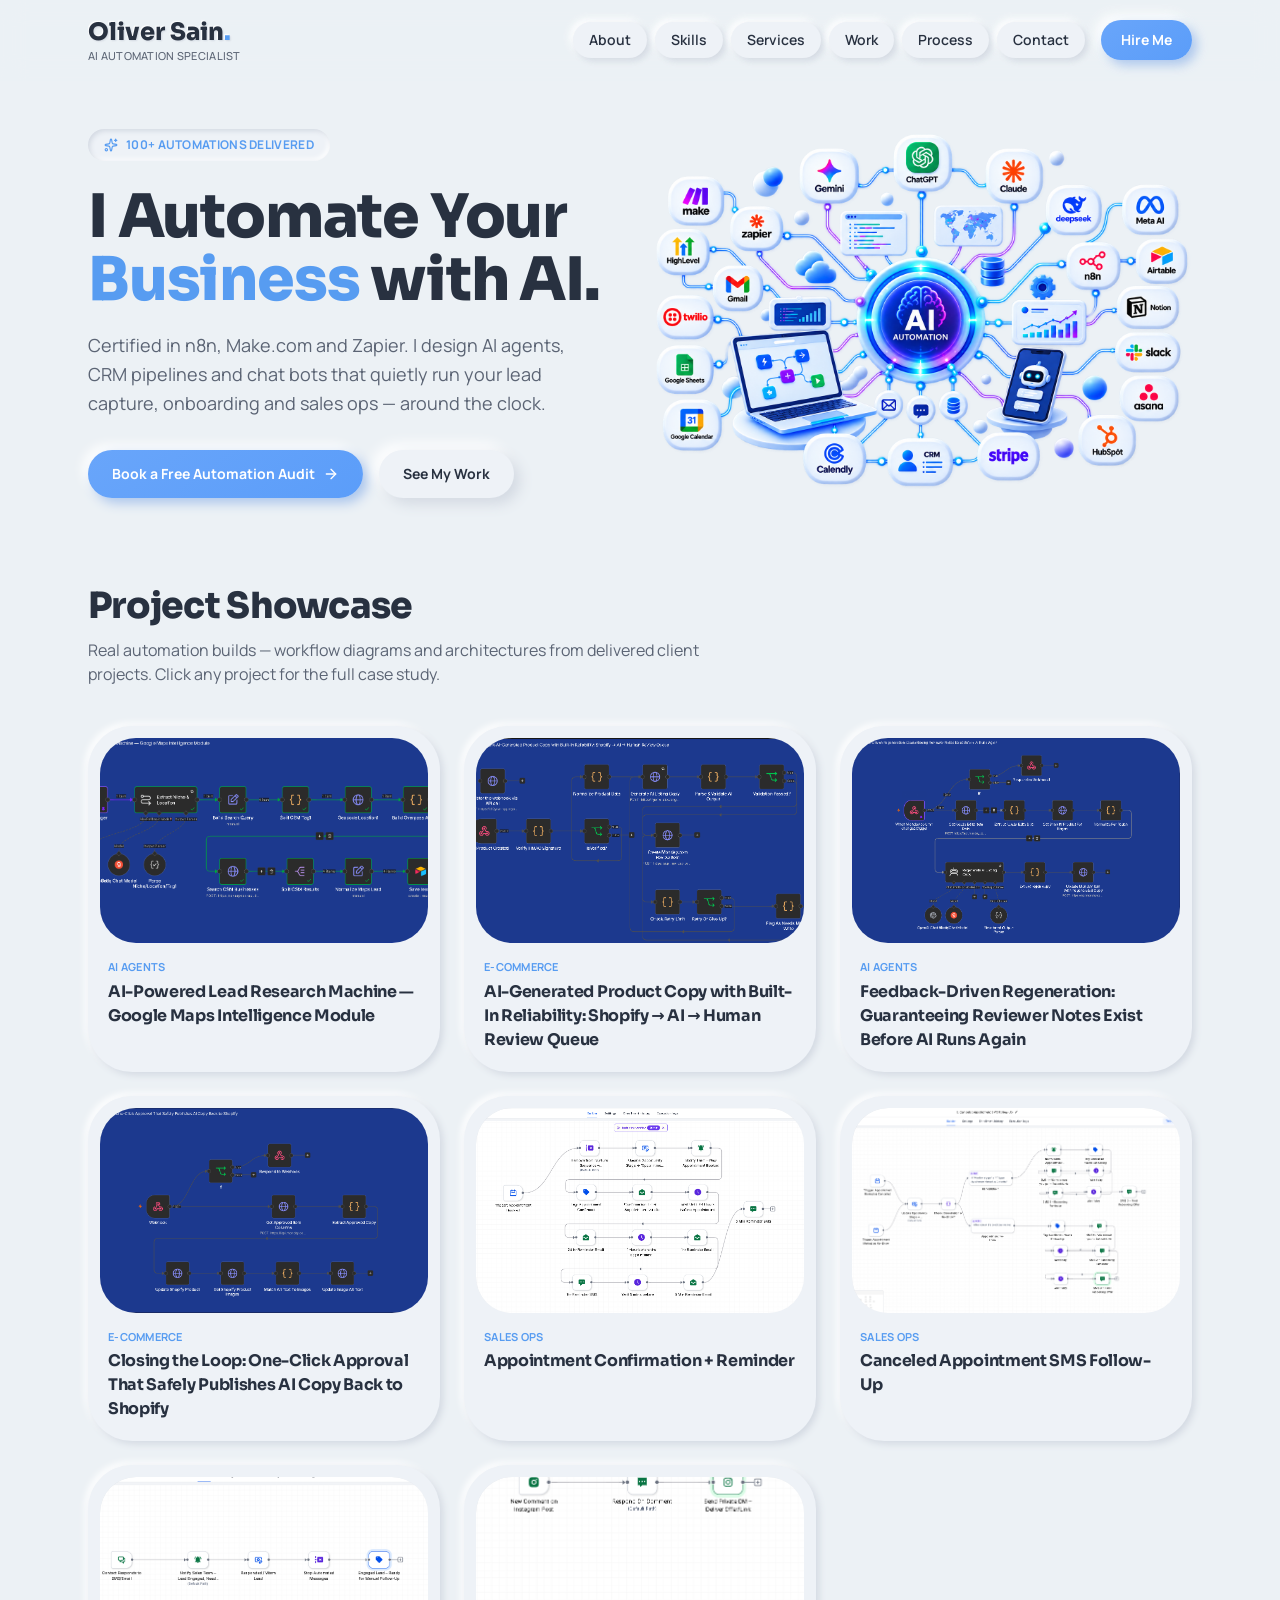
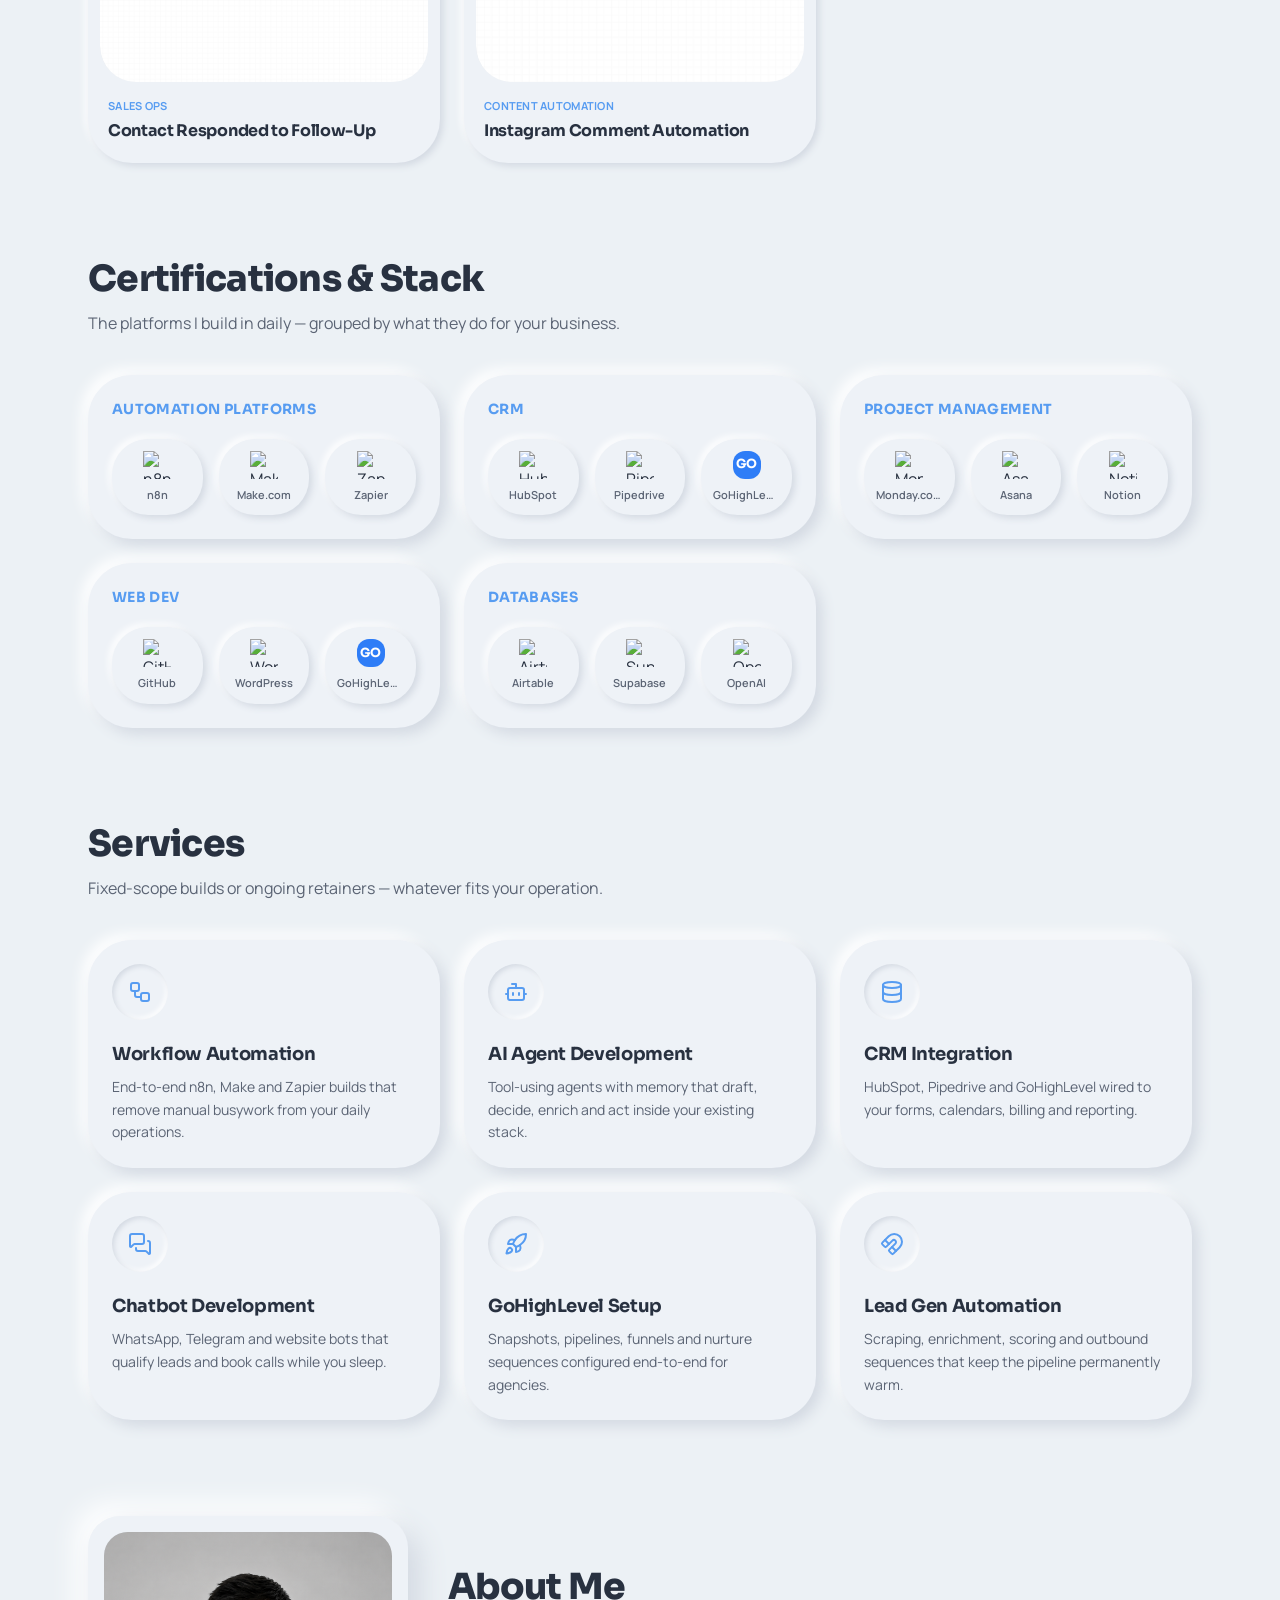
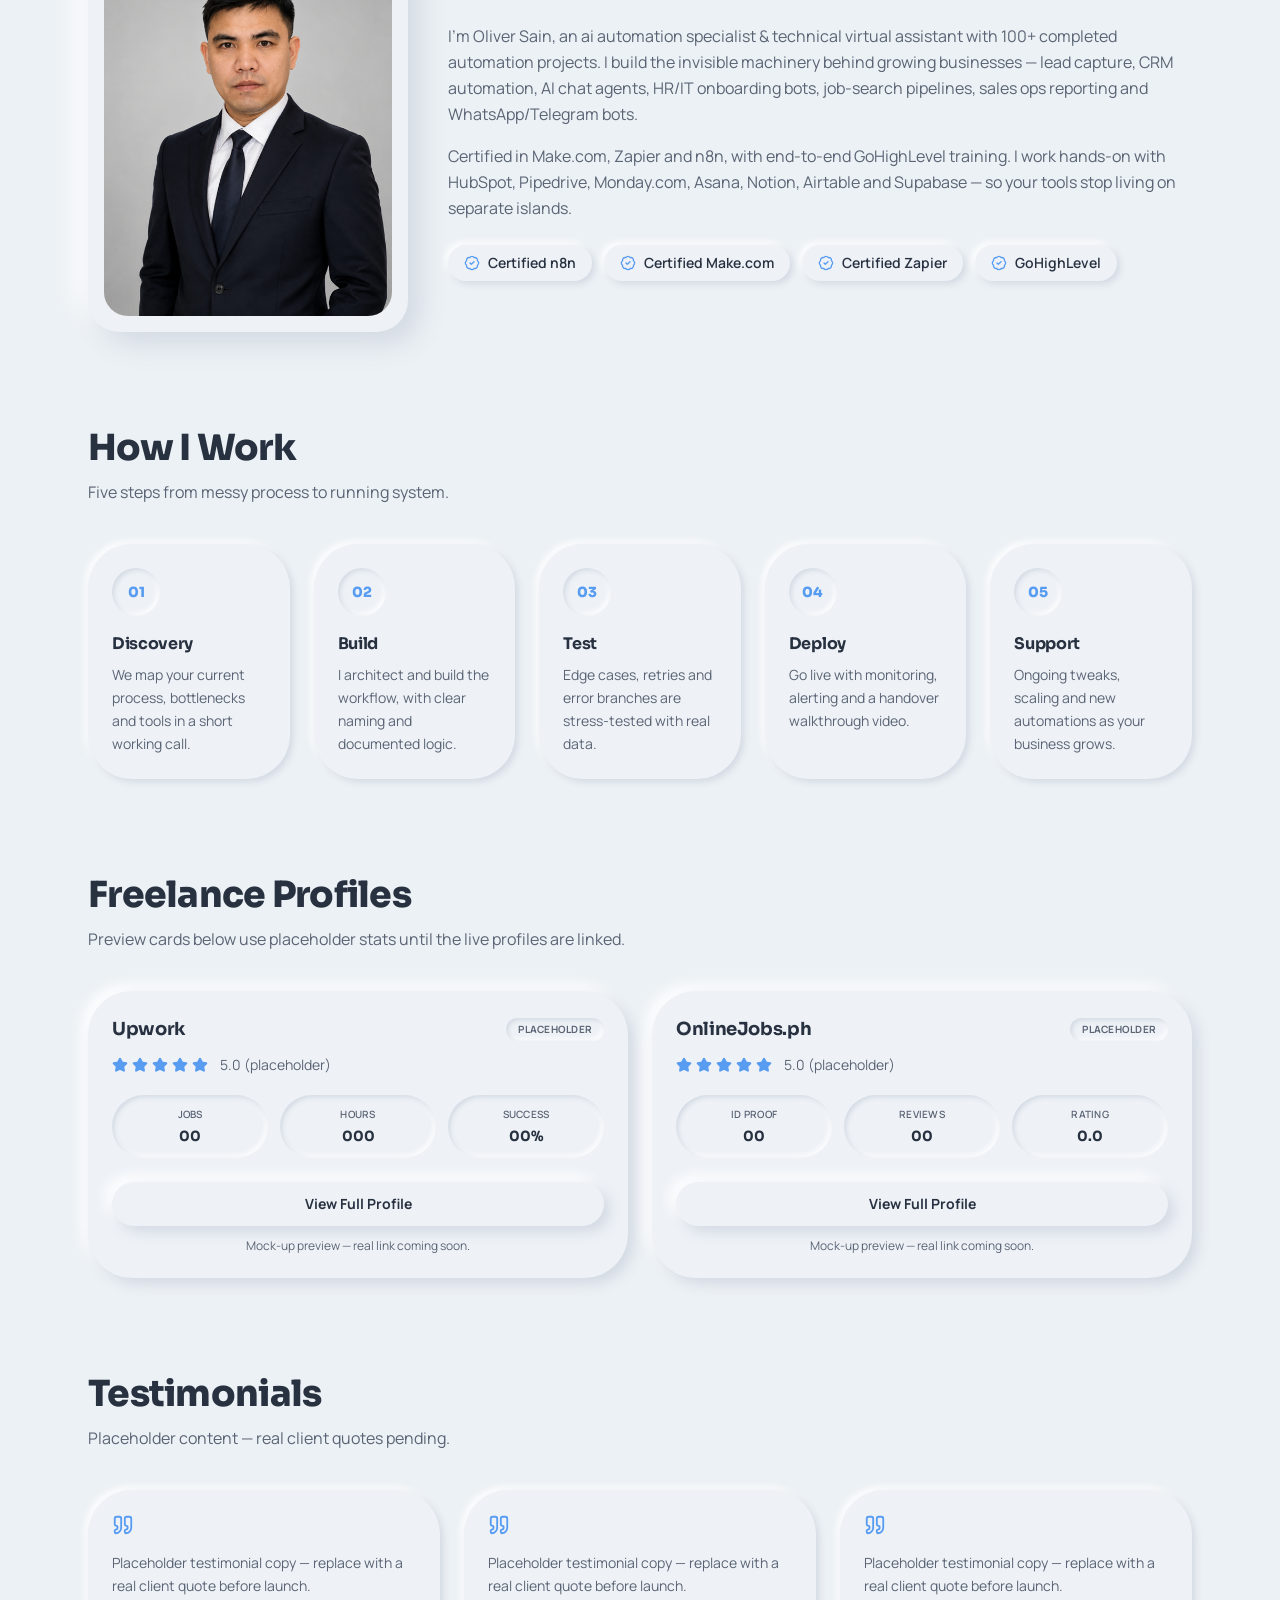
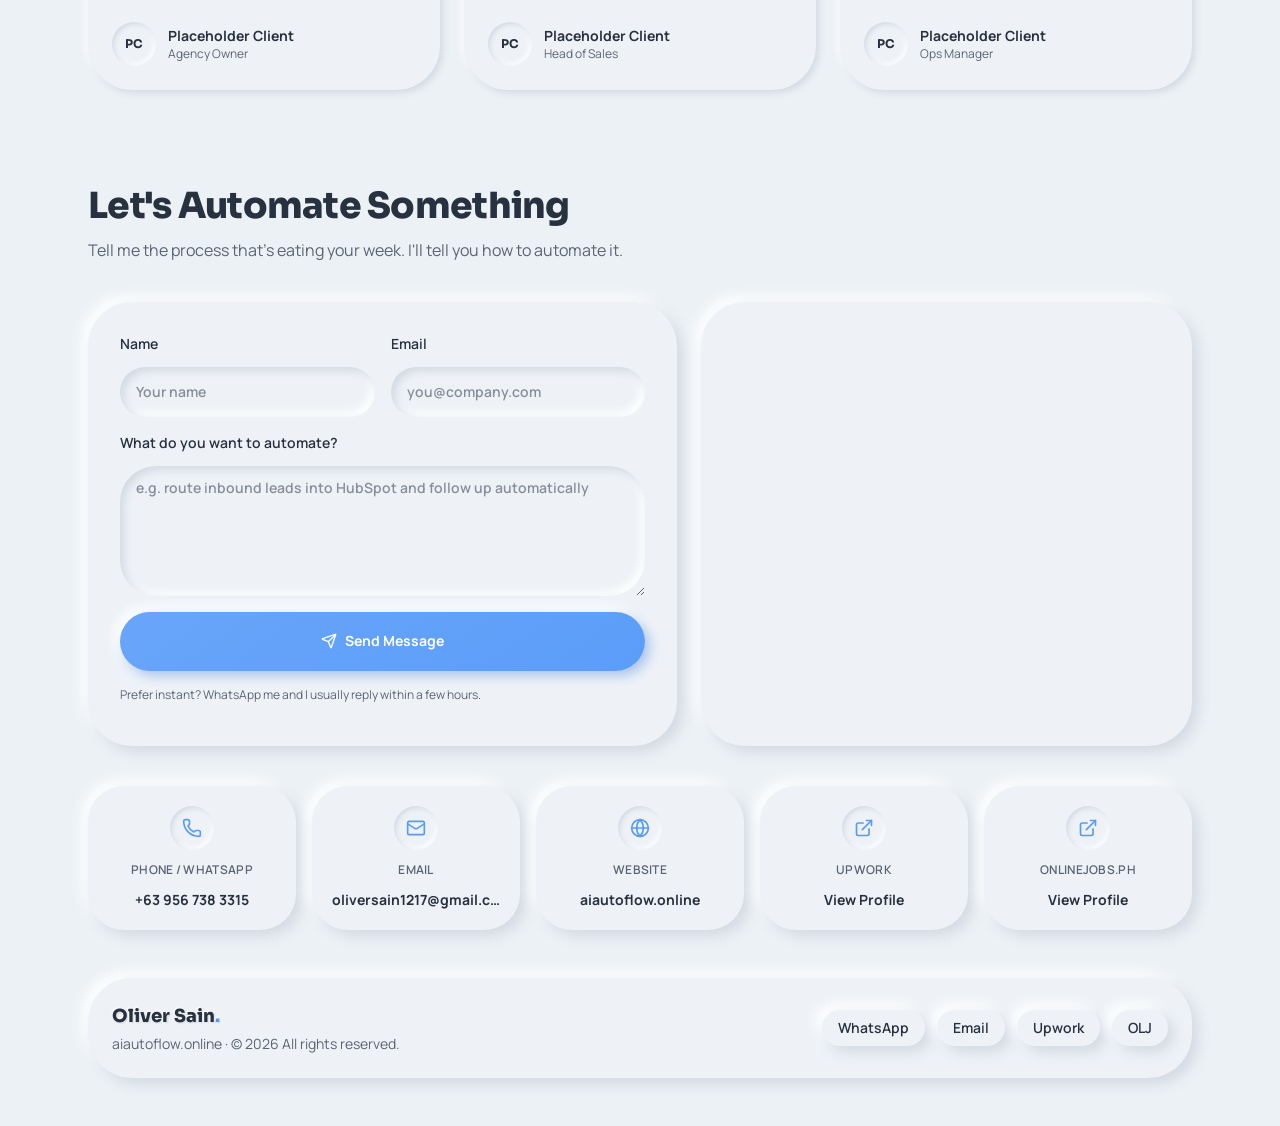
==== index.html @ 57ca1a4d "Add files via upload" ====
<!DOCTYPE html><html lang="en"><head><meta charSet="utf-8"/><meta name="viewport" content="width=device-width, initial-scale=1"/><link rel="preload" as="image" href="images/ai-hero-network.png" fetchPriority="high"/><link rel="stylesheet" href="styles.css"/><link rel="stylesheet" href="https://fonts.googleapis.com/css2?family=Sora:wght@600;700;800&amp;family=Manrope:wght@400;500;600;700&amp;display=swap" data-precedence="default"/><title>Oliver Sain — AI Automation Specialist &amp; Workflow Expert</title><meta name="author" content="Lovable"/><meta name="twitter:site" content="@Lovable"/><meta name="description" content="AI automation specialist certified in n8n, Make.com and Zapier. 100+ projects across CRM automation, AI agents, chatbots and lead generation."/><meta property="og:title" content="Oliver Sain — AI Automation Specialist &amp; Workflow Expert"/><meta property="og:description" content="AI automation specialist certified in n8n, Make.com and Zapier. 100+ projects across CRM automation, AI agents, chatbots and lead generation."/><meta property="og:type" content="website"/><meta name="twitter:card" content="summary_large_image"/><link rel="preconnect" href="https://fonts.googleapis.com"/><link rel="preconnect" href="https://fonts.gstatic.com" crossorigin="anonymous"/><link rel="icon" href="favicon.ico" type="image/x-icon"/></head><body><!--$--><div class="min-h-screen bg-background"><header class="sticky top-0 z-50 bg-background/85 backdrop-blur-md"><div class="mx-auto grid max-w-6xl grid-cols-[minmax(0,1fr)_auto] items-center gap-4 px-4 py-4 sm:px-6"><a href="#top" class="min-w-0"><span class="nm-emboss block truncate font-display text-xl font-extrabold sm:text-2xl">Oliver Sain<span class="text-primary">.</span></span><span class="hidden text-[11px] font-medium tracking-wide text-ink-soft sm:block">AI AUTOMATION SPECIALIST</span></a><nav aria-label="Main" class="hidden items-center gap-2 lg:flex"><a href="#about" class="rounded-full px-4 py-2 text-sm font-semibold transition-all duration-200 nm-raised-sm text-ink hover:-translate-y-0.5">About</a><a href="#skills" class="rounded-full px-4 py-2 text-sm font-semibold transition-all duration-200 nm-raised-sm text-ink hover:-translate-y-0.5">Skills</a><a href="#services" class="rounded-full px-4 py-2 text-sm font-semibold transition-all duration-200 nm-raised-sm text-ink hover:-translate-y-0.5">Services</a><a href="#work" class="rounded-full px-4 py-2 text-sm font-semibold transition-all duration-200 nm-raised-sm text-ink hover:-translate-y-0.5">Work</a><a href="#process" class="rounded-full px-4 py-2 text-sm font-semibold transition-all duration-200 nm-raised-sm text-ink hover:-translate-y-0.5">Process</a><a href="#contact" class="rounded-full px-4 py-2 text-sm font-semibold transition-all duration-200 nm-raised-sm text-ink hover:-translate-y-0.5">Contact</a><a href="#contact" class="nm-accent ml-2 rounded-full px-5 py-2.5 text-sm font-bold">Hire Me</a></nav><button type="button" aria-label="Open menu" aria-expanded="false" class="nm-press grid size-11 shrink-0 place-items-center rounded-2xl lg:hidden"><svg xmlns="http://www.w3.org/2000/svg" width="20" height="20" viewBox="0 0 24 24" fill="none" stroke="currentColor" stroke-width="2" stroke-linecap="round" stroke-linejoin="round" class="lucide lucide-menu" aria-hidden="true"><path d="M4 5h16"></path><path d="M4 12h16"></path><path d="M4 19h16"></path></svg></button></div></header><main><section id="top" class="mx-auto max-w-6xl px-4 pt-8 pb-10 sm:px-6 sm:pt-12"><div class="grid items-center gap-12 lg:grid-cols-[1fr_1.05fr]"><div style="transition-delay:0ms" class="reveal  min-w-0"><span class="nm-inset-sm inline-flex items-center gap-2 rounded-full px-4 py-2 text-xs font-bold tracking-wide text-primary"><svg xmlns="http://www.w3.org/2000/svg" width="14" height="14" viewBox="0 0 24 24" fill="none" stroke="currentColor" stroke-width="2" stroke-linecap="round" stroke-linejoin="round" class="lucide lucide-sparkles" aria-hidden="true"><path d="M11.017 2.814a1 1 0 0 1 1.966 0l1.051 5.558a2 2 0 0 0 1.594 1.594l5.558 1.051a1 1 0 0 1 0 1.966l-5.558 1.051a2 2 0 0 0-1.594 1.594l-1.051 5.558a1 1 0 0 1-1.966 0l-1.051-5.558a2 2 0 0 0-1.594-1.594l-5.558-1.051a1 1 0 0 1 0-1.966l5.558-1.051a2 2 0 0 0 1.594-1.594z"></path><path d="M20 2v4"></path><path d="M22 4h-4"></path><circle cx="4" cy="20" r="2"></circle></svg> 100+ AUTOMATIONS DELIVERED</span><h1 class="mt-6 font-display text-4xl leading-[1.05] font-extrabold sm:text-5xl xl:text-6xl">I Automate Your <span class="text-primary">Business</span> with AI.</h1><p class="mt-5 max-w-xl text-base leading-relaxed text-ink-soft sm:text-lg">Certified in n8n, Make.com and Zapier. I design AI agents, CRM pipelines and chat bots that quietly run your lead capture, onboarding and sales ops — around the clock.</p><div class="mt-8 flex flex-wrap gap-4"><a href="https://calendly.com/zedsibal/oliver-calendar" target="_blank" rel="noopener noreferrer" class="nm-accent inline-flex items-center gap-2 rounded-2xl px-6 py-3.5 text-sm font-bold">Book a Free Automation Audit <svg xmlns="http://www.w3.org/2000/svg" width="16" height="16" viewBox="0 0 24 24" fill="none" stroke="currentColor" stroke-width="2" stroke-linecap="round" stroke-linejoin="round" class="lucide lucide-arrow-right" aria-hidden="true"><path d="M5 12h14"></path><path d="m12 5 7 7-7 7"></path></svg></a><a href="#work" class="nm-press inline-flex items-center rounded-2xl px-6 py-3.5 text-sm font-bold">See My Work</a></div></div><div style="transition-delay:120ms" class="reveal  min-w-0"><img src="images/ai-hero-network.png" alt="Glowing AI Automation brain hub connected via neon circuit lines to Make, Zapier, n8n, ChatGPT, Claude, Gemini, HubSpot, Calendly, Slack, Stripe and other automation tools" width="1536" height="1024" fetchPriority="high" class="h-auto w-full rounded-3xl"/></div></div></section><section id="work" class="mx-auto max-w-6xl px-4 py-12 sm:px-6"><div style="transition-delay:0ms" class="reveal  "><h2 class="font-display text-3xl font-extrabold sm:text-4xl">Project Showcase</h2><p class="mt-3 max-w-2xl text-ink-soft">Real automation builds — workflow diagrams and architectures from delivered client projects. Click any project for the full case study.</p></div><div id="project-grid" class="mt-10 grid grid-cols-1 gap-6 sm:grid-cols-2 lg:grid-cols-3"></div></section><div id="project-modal" class="project-modal-overlay" aria-hidden="true"><div class="project-modal-panel" role="dialog" aria-modal="true" aria-labelledby="modal-title"><button type="button" class="project-modal-close" data-modal-close aria-label="Close"><svg xmlns="http://www.w3.org/2000/svg" width="18" height="18" viewBox="0 0 24 24" fill="none" stroke="currentColor" stroke-width="2" stroke-linecap="round" stroke-linejoin="round"><path d="M18 6 6 18"></path><path d="m6 6 12 12"></path></svg></button><div class="project-modal-image"><img id="modal-image" src="" alt=""/></div><span id="modal-category" class="project-modal-category"></span><h3 id="modal-title" class="project-modal-title"></h3><div id="modal-description" class="project-modal-body"></div></div></div><section id="skills" class="mx-auto max-w-6xl px-4 py-12 sm:px-6"><div style="transition-delay:0ms" class="reveal  "><h2 class="font-display text-3xl font-extrabold sm:text-4xl">Certifications &amp; Stack</h2><p class="mt-3 max-w-2xl text-ink-soft">The platforms I build in daily — grouped by what they do for your business.</p></div><div class="mt-10 grid gap-6 sm:grid-cols-2 lg:grid-cols-3"><div style="transition-delay:0ms" class="reveal  "><div class="nm-raised h-full rounded-3xl p-6"><h3 class="font-display text-sm font-bold tracking-wide text-primary uppercase">Automation Platforms</h3><ul class="mt-5 grid grid-cols-3 gap-4"><li class="nm-lift grid place-items-center gap-2 rounded-2xl p-3"><img src="https://cdn.simpleicons.org/n8n/EA4B71" alt="n8n logo" width="28" height="28" loading="lazy" decoding="async" class="shrink-0 object-contain" style="width:28px;height:28px"/><span class="w-full truncate text-center text-[11px] font-semibold text-ink-soft">n8n</span></li><li class="nm-lift grid place-items-center gap-2 rounded-2xl p-3"><img src="https://cdn.simpleicons.org/make/6D00CC" alt="Make.com logo" width="28" height="28" loading="lazy" decoding="async" class="shrink-0 object-contain" style="width:28px;height:28px"/><span class="w-full truncate text-center text-[11px] font-semibold text-ink-soft">Make.com</span></li><li class="nm-lift grid place-items-center gap-2 rounded-2xl p-3"><img src="https://cdn.simpleicons.org/zapier/FF4F00" alt="Zapier logo" width="28" height="28" loading="lazy" decoding="async" class="shrink-0 object-contain" style="width:28px;height:28px"/><span class="w-full truncate text-center text-[11px] font-semibold text-ink-soft">Zapier</span></li></ul></div></div><div style="transition-delay:60ms" class="reveal  "><div class="nm-raised h-full rounded-3xl p-6"><h3 class="font-display text-sm font-bold tracking-wide text-primary uppercase">CRM</h3><ul class="mt-5 grid grid-cols-3 gap-4"><li class="nm-lift grid place-items-center gap-2 rounded-2xl p-3"><img src="https://cdn.simpleicons.org/hubspot/FF7A59" alt="HubSpot logo" width="28" height="28" loading="lazy" decoding="async" class="shrink-0 object-contain" style="width:28px;height:28px"/><span class="w-full truncate text-center text-[11px] font-semibold text-ink-soft">HubSpot</span></li><li class="nm-lift grid place-items-center gap-2 rounded-2xl p-3"><img src="https://cdn.simpleicons.org/pipedrive/017737" alt="Pipedrive logo" width="28" height="28" loading="lazy" decoding="async" class="shrink-0 object-contain" style="width:28px;height:28px"/><span class="w-full truncate text-center text-[11px] font-semibold text-ink-soft">Pipedrive</span></li><li class="nm-lift grid place-items-center gap-2 rounded-2xl p-3"><span aria-hidden="true" class="grid shrink-0 place-items-center rounded-md font-display font-bold text-primary-foreground" style="width:28px;height:28px;font-size:12.6px;background:#2E7DF7">GO</span><span class="w-full truncate text-center text-[11px] font-semibold text-ink-soft">GoHighLevel</span></li></ul></div></div><div style="transition-delay:120ms" class="reveal  "><div class="nm-raised h-full rounded-3xl p-6"><h3 class="font-display text-sm font-bold tracking-wide text-primary uppercase">Project Management</h3><ul class="mt-5 grid grid-cols-3 gap-4"><li class="nm-lift grid place-items-center gap-2 rounded-2xl p-3"><img src="https://cdn.simpleicons.org/mondaydotcom/FF3D57" alt="Monday.com logo" width="28" height="28" loading="lazy" decoding="async" class="shrink-0 object-contain" style="width:28px;height:28px"/><span class="w-full truncate text-center text-[11px] font-semibold text-ink-soft">Monday.com</span></li><li class="nm-lift grid place-items-center gap-2 rounded-2xl p-3"><img src="https://cdn.simpleicons.org/asana/F06A6A" alt="Asana logo" width="28" height="28" loading="lazy" decoding="async" class="shrink-0 object-contain" style="width:28px;height:28px"/><span class="w-full truncate text-center text-[11px] font-semibold text-ink-soft">Asana</span></li><li class="nm-lift grid place-items-center gap-2 rounded-2xl p-3"><img src="https://cdn.simpleicons.org/notion/111111" alt="Notion logo" width="28" height="28" loading="lazy" decoding="async" class="shrink-0 object-contain" style="width:28px;height:28px"/><span class="w-full truncate text-center text-[11px] font-semibold text-ink-soft">Notion</span></li></ul></div></div><div style="transition-delay:180ms" class="reveal  "><div class="nm-raised h-full rounded-3xl p-6"><h3 class="font-display text-sm font-bold tracking-wide text-primary uppercase">Web Dev</h3><ul class="mt-5 grid grid-cols-3 gap-4"><li class="nm-lift grid place-items-center gap-2 rounded-2xl p-3"><img src="https://cdn.simpleicons.org/github/181717" alt="GitHub logo" width="28" height="28" loading="lazy" decoding="async" class="shrink-0 object-contain" style="width:28px;height:28px"/><span class="w-full truncate text-center text-[11px] font-semibold text-ink-soft">GitHub</span></li><li class="nm-lift grid place-items-center gap-2 rounded-2xl p-3"><img src="https://cdn.simpleicons.org/wordpress/21759B" alt="WordPress logo" width="28" height="28" loading="lazy" decoding="async" class="shrink-0 object-contain" style="width:28px;height:28px"/><span class="w-full truncate text-center text-[11px] font-semibold text-ink-soft">WordPress</span></li><li class="nm-lift grid place-items-center gap-2 rounded-2xl p-3"><span aria-hidden="true" class="grid shrink-0 place-items-center rounded-md font-display font-bold text-primary-foreground" style="width:28px;height:28px;font-size:12.6px;background:#2E7DF7">GO</span><span class="w-full truncate text-center text-[11px] font-semibold text-ink-soft">GoHighLevel</span></li></ul></div></div><div style="transition-delay:240ms" class="reveal  "><div class="nm-raised h-full rounded-3xl p-6"><h3 class="font-display text-sm font-bold tracking-wide text-primary uppercase">Databases</h3><ul class="mt-5 grid grid-cols-3 gap-4"><li class="nm-lift grid place-items-center gap-2 rounded-2xl p-3"><img src="https://cdn.simpleicons.org/airtable/18BFFF" alt="Airtable logo" width="28" height="28" loading="lazy" decoding="async" class="shrink-0 object-contain" style="width:28px;height:28px"/><span class="w-full truncate text-center text-[11px] font-semibold text-ink-soft">Airtable</span></li><li class="nm-lift grid place-items-center gap-2 rounded-2xl p-3"><img src="https://cdn.simpleicons.org/supabase/3FCF8E" alt="Supabase logo" width="28" height="28" loading="lazy" decoding="async" class="shrink-0 object-contain" style="width:28px;height:28px"/><span class="w-full truncate text-center text-[11px] font-semibold text-ink-soft">Supabase</span></li><li class="nm-lift grid place-items-center gap-2 rounded-2xl p-3"><img src="https://cdn.simpleicons.org/openai/412991" alt="OpenAI logo" width="28" height="28" loading="lazy" decoding="async" class="shrink-0 object-contain" style="width:28px;height:28px"/><span class="w-full truncate text-center text-[11px] font-semibold text-ink-soft">OpenAI</span></li></ul></div></div></div></section><section id="services" class="mx-auto max-w-6xl px-4 py-12 sm:px-6"><div style="transition-delay:0ms" class="reveal  "><h2 class="font-display text-3xl font-extrabold sm:text-4xl">Services</h2><p class="mt-3 max-w-2xl text-ink-soft">Fixed-scope builds or ongoing retainers — whatever fits your operation.</p></div><div class="mt-10 grid gap-6 sm:grid-cols-2 lg:grid-cols-3"><div style="transition-delay:0ms" class="reveal  "><div class="nm-press h-full rounded-3xl p-6"><span class="nm-inset-sm grid size-14 place-items-center rounded-2xl"><svg xmlns="http://www.w3.org/2000/svg" width="24" height="24" viewBox="0 0 24 24" fill="none" stroke="currentColor" stroke-width="2" stroke-linecap="round" stroke-linejoin="round" class="lucide lucide-workflow text-primary" aria-hidden="true"><rect width="8" height="8" x="3" y="3" rx="2"></rect><path d="M7 11v4a2 2 0 0 0 2 2h4"></path><rect width="8" height="8" x="13" y="13" rx="2"></rect></svg></span><h3 class="mt-5 font-display text-lg font-bold">Workflow Automation</h3><p class="mt-2 text-sm leading-relaxed text-ink-soft">End-to-end n8n, Make and Zapier builds that remove manual busywork from your daily operations.</p></div></div><div style="transition-delay:60ms" class="reveal  "><div class="nm-press h-full rounded-3xl p-6"><span class="nm-inset-sm grid size-14 place-items-center rounded-2xl"><svg xmlns="http://www.w3.org/2000/svg" width="24" height="24" viewBox="0 0 24 24" fill="none" stroke="currentColor" stroke-width="2" stroke-linecap="round" stroke-linejoin="round" class="lucide lucide-bot text-primary" aria-hidden="true"><path d="M12 8V4H8"></path><rect width="16" height="12" x="4" y="8" rx="2"></rect><path d="M2 14h2"></path><path d="M20 14h2"></path><path d="M15 13v2"></path><path d="M9 13v2"></path></svg></span><h3 class="mt-5 font-display text-lg font-bold">AI Agent Development</h3><p class="mt-2 text-sm leading-relaxed text-ink-soft">Tool-using agents with memory that draft, decide, enrich and act inside your existing stack.</p></div></div><div style="transition-delay:120ms" class="reveal  "><div class="nm-press h-full rounded-3xl p-6"><span class="nm-inset-sm grid size-14 place-items-center rounded-2xl"><svg xmlns="http://www.w3.org/2000/svg" width="24" height="24" viewBox="0 0 24 24" fill="none" stroke="currentColor" stroke-width="2" stroke-linecap="round" stroke-linejoin="round" class="lucide lucide-database text-primary" aria-hidden="true"><ellipse cx="12" cy="5" rx="9" ry="3"></ellipse><path d="M3 5V19A9 3 0 0 0 21 19V5"></path><path d="M3 12A9 3 0 0 0 21 12"></path></svg></span><h3 class="mt-5 font-display text-lg font-bold">CRM Integration</h3><p class="mt-2 text-sm leading-relaxed text-ink-soft">HubSpot, Pipedrive and GoHighLevel wired to your forms, calendars, billing and reporting.</p></div></div><div style="transition-delay:180ms" class="reveal  "><div class="nm-press h-full rounded-3xl p-6"><span class="nm-inset-sm grid size-14 place-items-center rounded-2xl"><svg xmlns="http://www.w3.org/2000/svg" width="24" height="24" viewBox="0 0 24 24" fill="none" stroke="currentColor" stroke-width="2" stroke-linecap="round" stroke-linejoin="round" class="lucide lucide-messages-square text-primary" aria-hidden="true"><path d="M16 10a2 2 0 0 1-2 2H6.828a2 2 0 0 0-1.414.586l-2.202 2.202A.71.71 0 0 1 2 14.286V4a2 2 0 0 1 2-2h10a2 2 0 0 1 2 2z"></path><path d="M20 9a2 2 0 0 1 2 2v10.286a.71.71 0 0 1-1.212.502l-2.202-2.202A2 2 0 0 0 17.172 19H10a2 2 0 0 1-2-2v-1"></path></svg></span><h3 class="mt-5 font-display text-lg font-bold">Chatbot Development</h3><p class="mt-2 text-sm leading-relaxed text-ink-soft">WhatsApp, Telegram and website bots that qualify leads and book calls while you sleep.</p></div></div><div style="transition-delay:240ms" class="reveal  "><div class="nm-press h-full rounded-3xl p-6"><span class="nm-inset-sm grid size-14 place-items-center rounded-2xl"><svg xmlns="http://www.w3.org/2000/svg" width="24" height="24" viewBox="0 0 24 24" fill="none" stroke="currentColor" stroke-width="2" stroke-linecap="round" stroke-linejoin="round" class="lucide lucide-rocket text-primary" aria-hidden="true"><path d="M12 15v5s3.03-.55 4-2c1.08-1.62 0-5 0-5"></path><path d="M4.5 16.5c-1.5 1.26-2 5-2 5s3.74-.5 5-2c.71-.84.7-2.13-.09-2.91a2.18 2.18 0 0 0-2.91-.09"></path><path d="M9 12a22 22 0 0 1 2-3.95A12.88 12.88 0 0 1 22 2c0 2.72-.78 7.5-6 11a22.4 22.4 0 0 1-4 2z"></path><path d="M9 12H4s.55-3.03 2-4c1.62-1.08 5 .05 5 .05"></path></svg></span><h3 class="mt-5 font-display text-lg font-bold">GoHighLevel Setup</h3><p class="mt-2 text-sm leading-relaxed text-ink-soft">Snapshots, pipelines, funnels and nurture sequences configured end-to-end for agencies.</p></div></div><div style="transition-delay:300ms" class="reveal  "><div class="nm-press h-full rounded-3xl p-6"><span class="nm-inset-sm grid size-14 place-items-center rounded-2xl"><svg xmlns="http://www.w3.org/2000/svg" width="24" height="24" viewBox="0 0 24 24" fill="none" stroke="currentColor" stroke-width="2" stroke-linecap="round" stroke-linejoin="round" class="lucide lucide-magnet text-primary" aria-hidden="true"><path d="m12 15 4 4"></path><path d="M2.352 10.648a1.205 1.205 0 0 0 0 1.704l2.296 2.296a1.205 1.205 0 0 0 1.704 0l6.029-6.029a1 1 0 1 1 3 3l-6.029 6.029a1.205 1.205 0 0 0 0 1.704l2.296 2.296a1.205 1.205 0 0 0 1.704 0l6.365-6.367A1 1 0 0 0 8.716 4.282z"></path><path d="m5 8 4 4"></path></svg></span><h3 class="mt-5 font-display text-lg font-bold">Lead Gen Automation</h3><p class="mt-2 text-sm leading-relaxed text-ink-soft">Scraping, enrichment, scoring and outbound sequences that keep the pipeline permanently warm.</p></div></div></div></section><section id="about" class="mx-auto max-w-6xl px-4 py-12 sm:px-6"><div class="grid items-center gap-10 md:grid-cols-[auto_1fr]"><div style="transition-delay:0ms" class="reveal  "><div class="nm-raised-lg mx-auto w-fit rounded-[2rem] p-4"><div class="nm-inset overflow-hidden rounded-[1.5rem]"><img src="images/profile.png" alt="Oliver Sain, AI Automation Specialist &amp; Technical Virtual Assistant" width="540" height="720" loading="lazy" decoding="async" class="h-72 w-56 object-cover sm:h-96 sm:w-72"/></div></div></div><div style="transition-delay:100ms" class="reveal  min-w-0"><h2 class="font-display text-3xl font-extrabold sm:text-4xl">About Me</h2><p class="mt-4 leading-relaxed text-ink-soft">I&#x27;m <!-- -->Oliver Sain<!-- -->, an <!-- -->ai automation specialist &amp; technical virtual assistant<!-- --> with 100+ completed automation projects. I build the invisible machinery behind growing businesses — lead capture, CRM automation, AI chat agents, HR/IT onboarding bots, job-search pipelines, sales ops reporting and WhatsApp/Telegram bots.</p><p class="mt-4 leading-relaxed text-ink-soft">Certified in Make.com, Zapier and n8n, with end-to-end GoHighLevel training. I work hands-on with HubSpot, Pipedrive, Monday.com, Asana, Notion, Airtable and Supabase — so your tools stop living on separate islands.</p><ul class="mt-6 flex flex-wrap gap-3"><li class="nm-raised-sm inline-flex items-center gap-2 rounded-full px-4 py-2 text-sm font-semibold"><svg xmlns="http://www.w3.org/2000/svg" width="16" height="16" viewBox="0 0 24 24" fill="none" stroke="currentColor" stroke-width="2" stroke-linecap="round" stroke-linejoin="round" class="lucide lucide-badge-check text-primary" aria-hidden="true"><path d="M3.85 8.62a4 4 0 0 1 4.78-4.77 4 4 0 0 1 6.74 0 4 4 0 0 1 4.78 4.78 4 4 0 0 1 0 6.74 4 4 0 0 1-4.77 4.78 4 4 0 0 1-6.75 0 4 4 0 0 1-4.78-4.77 4 4 0 0 1 0-6.76Z"></path><path d="m9 12 2 2 4-4"></path></svg> <!-- -->Certified n8n</li><li class="nm-raised-sm inline-flex items-center gap-2 rounded-full px-4 py-2 text-sm font-semibold"><svg xmlns="http://www.w3.org/2000/svg" width="16" height="16" viewBox="0 0 24 24" fill="none" stroke="currentColor" stroke-width="2" stroke-linecap="round" stroke-linejoin="round" class="lucide lucide-badge-check text-primary" aria-hidden="true"><path d="M3.85 8.62a4 4 0 0 1 4.78-4.77 4 4 0 0 1 6.74 0 4 4 0 0 1 4.78 4.78 4 4 0 0 1 0 6.74 4 4 0 0 1-4.77 4.78 4 4 0 0 1-6.75 0 4 4 0 0 1-4.78-4.77 4 4 0 0 1 0-6.76Z"></path><path d="m9 12 2 2 4-4"></path></svg> <!-- -->Certified Make.com</li><li class="nm-raised-sm inline-flex items-center gap-2 rounded-full px-4 py-2 text-sm font-semibold"><svg xmlns="http://www.w3.org/2000/svg" width="16" height="16" viewBox="0 0 24 24" fill="none" stroke="currentColor" stroke-width="2" stroke-linecap="round" stroke-linejoin="round" class="lucide lucide-badge-check text-primary" aria-hidden="true"><path d="M3.85 8.62a4 4 0 0 1 4.78-4.77 4 4 0 0 1 6.74 0 4 4 0 0 1 4.78 4.78 4 4 0 0 1 0 6.74 4 4 0 0 1-4.77 4.78 4 4 0 0 1-6.75 0 4 4 0 0 1-4.78-4.77 4 4 0 0 1 0-6.76Z"></path><path d="m9 12 2 2 4-4"></path></svg> <!-- -->Certified Zapier</li><li class="nm-raised-sm inline-flex items-center gap-2 rounded-full px-4 py-2 text-sm font-semibold"><svg xmlns="http://www.w3.org/2000/svg" width="16" height="16" viewBox="0 0 24 24" fill="none" stroke="currentColor" stroke-width="2" stroke-linecap="round" stroke-linejoin="round" class="lucide lucide-badge-check text-primary" aria-hidden="true"><path d="M3.85 8.62a4 4 0 0 1 4.78-4.77 4 4 0 0 1 6.74 0 4 4 0 0 1 4.78 4.78 4 4 0 0 1 0 6.74 4 4 0 0 1-4.77 4.78 4 4 0 0 1-6.75 0 4 4 0 0 1-4.78-4.77 4 4 0 0 1 0-6.76Z"></path><path d="m9 12 2 2 4-4"></path></svg> <!-- -->GoHighLevel</li></ul></div></div></section><section id="process" class="mx-auto max-w-6xl px-4 py-12 sm:px-6"><div style="transition-delay:0ms" class="reveal  "><h2 class="font-display text-3xl font-extrabold sm:text-4xl">How I Work</h2><p class="mt-3 max-w-2xl text-ink-soft">Five steps from messy process to running system.</p></div><ol class="mt-10 grid gap-6 sm:grid-cols-2 lg:grid-cols-5"><li style="transition-delay:0ms" class="reveal  "><div class="nm-lift h-full rounded-3xl p-6"><span class="nm-inset-sm grid size-12 place-items-center rounded-2xl font-display text-sm font-extrabold text-primary">01</span><h3 class="mt-4 font-display text-base font-bold">Discovery</h3><p class="mt-2 text-sm leading-relaxed text-ink-soft">We map your current process, bottlenecks and tools in a short working call.</p></div></li><li style="transition-delay:70ms" class="reveal  "><div class="nm-lift h-full rounded-3xl p-6"><span class="nm-inset-sm grid size-12 place-items-center rounded-2xl font-display text-sm font-extrabold text-primary">02</span><h3 class="mt-4 font-display text-base font-bold">Build</h3><p class="mt-2 text-sm leading-relaxed text-ink-soft">I architect and build the workflow, with clear naming and documented logic.</p></div></li><li style="transition-delay:140ms" class="reveal  "><div class="nm-lift h-full rounded-3xl p-6"><span class="nm-inset-sm grid size-12 place-items-center rounded-2xl font-display text-sm font-extrabold text-primary">03</span><h3 class="mt-4 font-display text-base font-bold">Test</h3><p class="mt-2 text-sm leading-relaxed text-ink-soft">Edge cases, retries and error branches are stress-tested with real data.</p></div></li><li style="transition-delay:210ms" class="reveal  "><div class="nm-lift h-full rounded-3xl p-6"><span class="nm-inset-sm grid size-12 place-items-center rounded-2xl font-display text-sm font-extrabold text-primary">04</span><h3 class="mt-4 font-display text-base font-bold">Deploy</h3><p class="mt-2 text-sm leading-relaxed text-ink-soft">Go live with monitoring, alerting and a handover walkthrough video.</p></div></li><li style="transition-delay:280ms" class="reveal  "><div class="nm-lift h-full rounded-3xl p-6"><span class="nm-inset-sm grid size-12 place-items-center rounded-2xl font-display text-sm font-extrabold text-primary">05</span><h3 class="mt-4 font-display text-base font-bold">Support</h3><p class="mt-2 text-sm leading-relaxed text-ink-soft">Ongoing tweaks, scaling and new automations as your business grows.</p></div></li></ol></section><section class="mx-auto max-w-6xl px-4 py-12 sm:px-6"><div style="transition-delay:0ms" class="reveal  "><h2 class="font-display text-3xl font-extrabold sm:text-4xl">Freelance Profiles</h2><p class="mt-3 max-w-2xl text-ink-soft">Preview cards below use placeholder stats until the live profiles are linked.</p></div><div class="mt-10 grid gap-6 md:grid-cols-2"><div style="transition-delay:0ms" class="reveal  "><div class="nm-raised h-full rounded-3xl p-6"><div class="grid grid-cols-[minmax(0,1fr)_auto] items-center gap-3"><h3 class="truncate font-display text-lg font-bold">Upwork</h3><span class="nm-inset-sm shrink-0 rounded-full px-3 py-1 text-[10px] font-bold tracking-wide text-ink-soft uppercase">Placeholder</span></div><div class="mt-3 flex items-center gap-1" aria-label="Placeholder rating 5 out of 5"><svg xmlns="http://www.w3.org/2000/svg" width="16" height="16" viewBox="0 0 24 24" fill="none" stroke="currentColor" stroke-width="2" stroke-linecap="round" stroke-linejoin="round" class="lucide lucide-star fill-primary text-primary" aria-hidden="true"><path d="M11.525 2.295a.53.53 0 0 1 .95 0l2.31 4.679a2.123 2.123 0 0 0 1.595 1.16l5.166.756a.53.53 0 0 1 .294.904l-3.736 3.638a2.123 2.123 0 0 0-.611 1.878l.882 5.14a.53.53 0 0 1-.771.56l-4.618-2.428a2.122 2.122 0 0 0-1.973 0L6.396 21.01a.53.53 0 0 1-.77-.56l.881-5.139a2.122 2.122 0 0 0-.611-1.879L2.16 9.795a.53.53 0 0 1 .294-.906l5.165-.755a2.122 2.122 0 0 0 1.597-1.16z"></path></svg><svg xmlns="http://www.w3.org/2000/svg" width="16" height="16" viewBox="0 0 24 24" fill="none" stroke="currentColor" stroke-width="2" stroke-linecap="round" stroke-linejoin="round" class="lucide lucide-star fill-primary text-primary" aria-hidden="true"><path d="M11.525 2.295a.53.53 0 0 1 .95 0l2.31 4.679a2.123 2.123 0 0 0 1.595 1.16l5.166.756a.53.53 0 0 1 .294.904l-3.736 3.638a2.123 2.123 0 0 0-.611 1.878l.882 5.14a.53.53 0 0 1-.771.56l-4.618-2.428a2.122 2.122 0 0 0-1.973 0L6.396 21.01a.53.53 0 0 1-.77-.56l.881-5.139a2.122 2.122 0 0 0-.611-1.879L2.16 9.795a.53.53 0 0 1 .294-.906l5.165-.755a2.122 2.122 0 0 0 1.597-1.16z"></path></svg><svg xmlns="http://www.w3.org/2000/svg" width="16" height="16" viewBox="0 0 24 24" fill="none" stroke="currentColor" stroke-width="2" stroke-linecap="round" stroke-linejoin="round" class="lucide lucide-star fill-primary text-primary" aria-hidden="true"><path d="M11.525 2.295a.53.53 0 0 1 .95 0l2.31 4.679a2.123 2.123 0 0 0 1.595 1.16l5.166.756a.53.53 0 0 1 .294.904l-3.736 3.638a2.123 2.123 0 0 0-.611 1.878l.882 5.14a.53.53 0 0 1-.771.56l-4.618-2.428a2.122 2.122 0 0 0-1.973 0L6.396 21.01a.53.53 0 0 1-.77-.56l.881-5.139a2.122 2.122 0 0 0-.611-1.879L2.16 9.795a.53.53 0 0 1 .294-.906l5.165-.755a2.122 2.122 0 0 0 1.597-1.16z"></path></svg><svg xmlns="http://www.w3.org/2000/svg" width="16" height="16" viewBox="0 0 24 24" fill="none" stroke="currentColor" stroke-width="2" stroke-linecap="round" stroke-linejoin="round" class="lucide lucide-star fill-primary text-primary" aria-hidden="true"><path d="M11.525 2.295a.53.53 0 0 1 .95 0l2.31 4.679a2.123 2.123 0 0 0 1.595 1.16l5.166.756a.53.53 0 0 1 .294.904l-3.736 3.638a2.123 2.123 0 0 0-.611 1.878l.882 5.14a.53.53 0 0 1-.771.56l-4.618-2.428a2.122 2.122 0 0 0-1.973 0L6.396 21.01a.53.53 0 0 1-.77-.56l.881-5.139a2.122 2.122 0 0 0-.611-1.879L2.16 9.795a.53.53 0 0 1 .294-.906l5.165-.755a2.122 2.122 0 0 0 1.597-1.16z"></path></svg><svg xmlns="http://www.w3.org/2000/svg" width="16" height="16" viewBox="0 0 24 24" fill="none" stroke="currentColor" stroke-width="2" stroke-linecap="round" stroke-linejoin="round" class="lucide lucide-star fill-primary text-primary" aria-hidden="true"><path d="M11.525 2.295a.53.53 0 0 1 .95 0l2.31 4.679a2.123 2.123 0 0 0 1.595 1.16l5.166.756a.53.53 0 0 1 .294.904l-3.736 3.638a2.123 2.123 0 0 0-.611 1.878l.882 5.14a.53.53 0 0 1-.771.56l-4.618-2.428a2.122 2.122 0 0 0-1.973 0L6.396 21.01a.53.53 0 0 1-.77-.56l.881-5.139a2.122 2.122 0 0 0-.611-1.879L2.16 9.795a.53.53 0 0 1 .294-.906l5.165-.755a2.122 2.122 0 0 0 1.597-1.16z"></path></svg><span class="ml-2 text-sm text-ink-soft">5.0 (placeholder)</span></div><dl class="mt-5 grid grid-cols-3 gap-3"><div class="nm-inset-sm rounded-2xl p-3 text-center"><dt class="text-[10px] font-semibold tracking-wide text-ink-soft uppercase">Jobs</dt><dd class="mt-1 font-display text-sm font-bold">00</dd></div><div class="nm-inset-sm rounded-2xl p-3 text-center"><dt class="text-[10px] font-semibold tracking-wide text-ink-soft uppercase">Hours</dt><dd class="mt-1 font-display text-sm font-bold">000</dd></div><div class="nm-inset-sm rounded-2xl p-3 text-center"><dt class="text-[10px] font-semibold tracking-wide text-ink-soft uppercase">Success</dt><dd class="mt-1 font-display text-sm font-bold">00%</dd></div></dl><a href="#upwork-placeholder" class="nm-press mt-6 block rounded-2xl px-5 py-3 text-center text-sm font-bold">View Full Profile</a><p class="mt-3 text-center text-xs text-ink-soft">Mock-up preview — real link coming soon.</p></div></div><div style="transition-delay:80ms" class="reveal  "><div class="nm-raised h-full rounded-3xl p-6"><div class="grid grid-cols-[minmax(0,1fr)_auto] items-center gap-3"><h3 class="truncate font-display text-lg font-bold">OnlineJobs.ph</h3><span class="nm-inset-sm shrink-0 rounded-full px-3 py-1 text-[10px] font-bold tracking-wide text-ink-soft uppercase">Placeholder</span></div><div class="mt-3 flex items-center gap-1" aria-label="Placeholder rating 5 out of 5"><svg xmlns="http://www.w3.org/2000/svg" width="16" height="16" viewBox="0 0 24 24" fill="none" stroke="currentColor" stroke-width="2" stroke-linecap="round" stroke-linejoin="round" class="lucide lucide-star fill-primary text-primary" aria-hidden="true"><path d="M11.525 2.295a.53.53 0 0 1 .95 0l2.31 4.679a2.123 2.123 0 0 0 1.595 1.16l5.166.756a.53.53 0 0 1 .294.904l-3.736 3.638a2.123 2.123 0 0 0-.611 1.878l.882 5.14a.53.53 0 0 1-.771.56l-4.618-2.428a2.122 2.122 0 0 0-1.973 0L6.396 21.01a.53.53 0 0 1-.77-.56l.881-5.139a2.122 2.122 0 0 0-.611-1.879L2.16 9.795a.53.53 0 0 1 .294-.906l5.165-.755a2.122 2.122 0 0 0 1.597-1.16z"></path></svg><svg xmlns="http://www.w3.org/2000/svg" width="16" height="16" viewBox="0 0 24 24" fill="none" stroke="currentColor" stroke-width="2" stroke-linecap="round" stroke-linejoin="round" class="lucide lucide-star fill-primary text-primary" aria-hidden="true"><path d="M11.525 2.295a.53.53 0 0 1 .95 0l2.31 4.679a2.123 2.123 0 0 0 1.595 1.16l5.166.756a.53.53 0 0 1 .294.904l-3.736 3.638a2.123 2.123 0 0 0-.611 1.878l.882 5.14a.53.53 0 0 1-.771.56l-4.618-2.428a2.122 2.122 0 0 0-1.973 0L6.396 21.01a.53.53 0 0 1-.77-.56l.881-5.139a2.122 2.122 0 0 0-.611-1.879L2.16 9.795a.53.53 0 0 1 .294-.906l5.165-.755a2.122 2.122 0 0 0 1.597-1.16z"></path></svg><svg xmlns="http://www.w3.org/2000/svg" width="16" height="16" viewBox="0 0 24 24" fill="none" stroke="currentColor" stroke-width="2" stroke-linecap="round" stroke-linejoin="round" class="lucide lucide-star fill-primary text-primary" aria-hidden="true"><path d="M11.525 2.295a.53.53 0 0 1 .95 0l2.31 4.679a2.123 2.123 0 0 0 1.595 1.16l5.166.756a.53.53 0 0 1 .294.904l-3.736 3.638a2.123 2.123 0 0 0-.611 1.878l.882 5.14a.53.53 0 0 1-.771.56l-4.618-2.428a2.122 2.122 0 0 0-1.973 0L6.396 21.01a.53.53 0 0 1-.77-.56l.881-5.139a2.122 2.122 0 0 0-.611-1.879L2.16 9.795a.53.53 0 0 1 .294-.906l5.165-.755a2.122 2.122 0 0 0 1.597-1.16z"></path></svg><svg xmlns="http://www.w3.org/2000/svg" width="16" height="16" viewBox="0 0 24 24" fill="none" stroke="currentColor" stroke-width="2" stroke-linecap="round" stroke-linejoin="round" class="lucide lucide-star fill-primary text-primary" aria-hidden="true"><path d="M11.525 2.295a.53.53 0 0 1 .95 0l2.31 4.679a2.123 2.123 0 0 0 1.595 1.16l5.166.756a.53.53 0 0 1 .294.904l-3.736 3.638a2.123 2.123 0 0 0-.611 1.878l.882 5.14a.53.53 0 0 1-.771.56l-4.618-2.428a2.122 2.122 0 0 0-1.973 0L6.396 21.01a.53.53 0 0 1-.77-.56l.881-5.139a2.122 2.122 0 0 0-.611-1.879L2.16 9.795a.53.53 0 0 1 .294-.906l5.165-.755a2.122 2.122 0 0 0 1.597-1.16z"></path></svg><svg xmlns="http://www.w3.org/2000/svg" width="16" height="16" viewBox="0 0 24 24" fill="none" stroke="currentColor" stroke-width="2" stroke-linecap="round" stroke-linejoin="round" class="lucide lucide-star fill-primary text-primary" aria-hidden="true"><path d="M11.525 2.295a.53.53 0 0 1 .95 0l2.31 4.679a2.123 2.123 0 0 0 1.595 1.16l5.166.756a.53.53 0 0 1 .294.904l-3.736 3.638a2.123 2.123 0 0 0-.611 1.878l.882 5.14a.53.53 0 0 1-.771.56l-4.618-2.428a2.122 2.122 0 0 0-1.973 0L6.396 21.01a.53.53 0 0 1-.77-.56l.881-5.139a2.122 2.122 0 0 0-.611-1.879L2.16 9.795a.53.53 0 0 1 .294-.906l5.165-.755a2.122 2.122 0 0 0 1.597-1.16z"></path></svg><span class="ml-2 text-sm text-ink-soft">5.0 (placeholder)</span></div><dl class="mt-5 grid grid-cols-3 gap-3"><div class="nm-inset-sm rounded-2xl p-3 text-center"><dt class="text-[10px] font-semibold tracking-wide text-ink-soft uppercase">ID Proof</dt><dd class="mt-1 font-display text-sm font-bold">00</dd></div><div class="nm-inset-sm rounded-2xl p-3 text-center"><dt class="text-[10px] font-semibold tracking-wide text-ink-soft uppercase">Reviews</dt><dd class="mt-1 font-display text-sm font-bold">00</dd></div><div class="nm-inset-sm rounded-2xl p-3 text-center"><dt class="text-[10px] font-semibold tracking-wide text-ink-soft uppercase">Rating</dt><dd class="mt-1 font-display text-sm font-bold">0.0</dd></div></dl><a href="#olj-placeholder" class="nm-press mt-6 block rounded-2xl px-5 py-3 text-center text-sm font-bold">View Full Profile</a><p class="mt-3 text-center text-xs text-ink-soft">Mock-up preview — real link coming soon.</p></div></div></div></section><section class="mx-auto max-w-6xl px-4 py-12 sm:px-6"><div style="transition-delay:0ms" class="reveal  "><h2 class="font-display text-3xl font-extrabold sm:text-4xl">Testimonials</h2><p class="mt-3 max-w-2xl text-ink-soft">Placeholder content — real client quotes pending.</p></div><div class="mt-10 grid gap-6 md:grid-cols-3"><div style="transition-delay:0ms" class="reveal  "><figure class="nm-lift h-full rounded-3xl p-6"><svg xmlns="http://www.w3.org/2000/svg" width="22" height="22" viewBox="0 0 24 24" fill="none" stroke="currentColor" stroke-width="2" stroke-linecap="round" stroke-linejoin="round" class="lucide lucide-quote text-primary" aria-hidden="true"><path d="M16 3a2 2 0 0 0-2 2v6a2 2 0 0 0 2 2 1 1 0 0 1 1 1v1a2 2 0 0 1-2 2 1 1 0 0 0-1 1v2a1 1 0 0 0 1 1 6 6 0 0 0 6-6V5a2 2 0 0 0-2-2z"></path><path d="M5 3a2 2 0 0 0-2 2v6a2 2 0 0 0 2 2 1 1 0 0 1 1 1v1a2 2 0 0 1-2 2 1 1 0 0 0-1 1v2a1 1 0 0 0 1 1 6 6 0 0 0 6-6V5a2 2 0 0 0-2-2z"></path></svg><blockquote class="mt-4 text-sm leading-relaxed text-ink-soft">Placeholder testimonial copy — replace with a real client quote before launch.</blockquote><figcaption class="mt-6 flex items-center gap-3"><span class="nm-inset-sm grid size-11 place-items-center rounded-xl font-display text-xs font-bold">PC</span><span class="min-w-0"><span class="block truncate text-sm font-bold">Placeholder Client</span><span class="block truncate text-xs text-ink-soft">Agency Owner</span></span></figcaption></figure></div><div style="transition-delay:70ms" class="reveal  "><figure class="nm-lift h-full rounded-3xl p-6"><svg xmlns="http://www.w3.org/2000/svg" width="22" height="22" viewBox="0 0 24 24" fill="none" stroke="currentColor" stroke-width="2" stroke-linecap="round" stroke-linejoin="round" class="lucide lucide-quote text-primary" aria-hidden="true"><path d="M16 3a2 2 0 0 0-2 2v6a2 2 0 0 0 2 2 1 1 0 0 1 1 1v1a2 2 0 0 1-2 2 1 1 0 0 0-1 1v2a1 1 0 0 0 1 1 6 6 0 0 0 6-6V5a2 2 0 0 0-2-2z"></path><path d="M5 3a2 2 0 0 0-2 2v6a2 2 0 0 0 2 2 1 1 0 0 1 1 1v1a2 2 0 0 1-2 2 1 1 0 0 0-1 1v2a1 1 0 0 0 1 1 6 6 0 0 0 6-6V5a2 2 0 0 0-2-2z"></path></svg><blockquote class="mt-4 text-sm leading-relaxed text-ink-soft">Placeholder testimonial copy — replace with a real client quote before launch.</blockquote><figcaption class="mt-6 flex items-center gap-3"><span class="nm-inset-sm grid size-11 place-items-center rounded-xl font-display text-xs font-bold">PC</span><span class="min-w-0"><span class="block truncate text-sm font-bold">Placeholder Client</span><span class="block truncate text-xs text-ink-soft">Head of Sales</span></span></figcaption></figure></div><div style="transition-delay:140ms" class="reveal  "><figure class="nm-lift h-full rounded-3xl p-6"><svg xmlns="http://www.w3.org/2000/svg" width="22" height="22" viewBox="0 0 24 24" fill="none" stroke="currentColor" stroke-width="2" stroke-linecap="round" stroke-linejoin="round" class="lucide lucide-quote text-primary" aria-hidden="true"><path d="M16 3a2 2 0 0 0-2 2v6a2 2 0 0 0 2 2 1 1 0 0 1 1 1v1a2 2 0 0 1-2 2 1 1 0 0 0-1 1v2a1 1 0 0 0 1 1 6 6 0 0 0 6-6V5a2 2 0 0 0-2-2z"></path><path d="M5 3a2 2 0 0 0-2 2v6a2 2 0 0 0 2 2 1 1 0 0 1 1 1v1a2 2 0 0 1-2 2 1 1 0 0 0-1 1v2a1 1 0 0 0 1 1 6 6 0 0 0 6-6V5a2 2 0 0 0-2-2z"></path></svg><blockquote class="mt-4 text-sm leading-relaxed text-ink-soft">Placeholder testimonial copy — replace with a real client quote before launch.</blockquote><figcaption class="mt-6 flex items-center gap-3"><span class="nm-inset-sm grid size-11 place-items-center rounded-xl font-display text-xs font-bold">PC</span><span class="min-w-0"><span class="block truncate text-sm font-bold">Placeholder Client</span><span class="block truncate text-xs text-ink-soft">Ops Manager</span></span></figcaption></figure></div></div></section><section id="contact" class="mx-auto max-w-6xl px-4 py-12 sm:px-6"><div style="transition-delay:0ms" class="reveal  "><h2 class="font-display text-3xl font-extrabold sm:text-4xl">Let&#x27;s Automate Something</h2><p class="mt-3 max-w-2xl text-ink-soft">Tell me the process that&#x27;s eating your week. I&#x27;ll tell you how to automate it.</p></div><div class="mt-10 grid items-stretch gap-6 lg:grid-cols-[1.2fr_1fr]"><div style="transition-delay:0ms" class="reveal  "><form class="nm-raised grid h-full gap-4 rounded-3xl p-6 sm:p-8"><div class="grid gap-4 sm:grid-cols-2"><label class="grid gap-2 text-sm font-semibold">Name<input required="" class="nm-inset w-full rounded-2xl px-4 py-3 text-sm text-ink placeholder:text-ink-soft/70 outline-none" placeholder="Your name" name="name"/></label><label class="grid gap-2 text-sm font-semibold">Email<input required="" type="email" class="nm-inset w-full rounded-2xl px-4 py-3 text-sm text-ink placeholder:text-ink-soft/70 outline-none" placeholder="you@company.com" name="email"/></label></div><label class="grid gap-2 text-sm font-semibold">What do you want to automate?<textarea required="" name="message" rows="5" class="nm-inset w-full rounded-2xl px-4 py-3 text-sm text-ink placeholder:text-ink-soft/70 outline-none" placeholder="e.g. route inbound leads into HubSpot and follow up automatically"></textarea></label><button type="submit" class="nm-accent inline-flex items-center justify-center gap-2 rounded-2xl px-6 py-3.5 text-sm font-bold disabled:opacity-80"><svg xmlns="http://www.w3.org/2000/svg" width="16" height="16" viewBox="0 0 24 24" fill="none" stroke="currentColor" stroke-width="2" stroke-linecap="round" stroke-linejoin="round" class="lucide lucide-send" aria-hidden="true"><path d="M14.536 21.686a.5.5 0 0 0 .937-.024l6.5-19a.496.496 0 0 0-.635-.635l-19 6.5a.5.5 0 0 0-.024.937l7.93 3.18a2 2 0 0 1 1.112 1.11z"></path><path d="m21.854 2.147-10.94 10.939"></path></svg>Send Message</button><p aria-live="polite" class="text-xs text-ink-soft">Prefer instant? WhatsApp me and I usually reply within a few hours.</p></form></div><div style="transition-delay:90ms" class="reveal  "><div class="nm-raised h-full overflow-hidden rounded-3xl p-2 sm:p-3"><iframe src="https://calendly.com/zedsibal/oliver-calendar?hide_gdpr_banner=1&amp;background_color=eef2f7&amp;text_color=2b3245&amp;primary_color=5b9df9" title="Schedule a call with Oliver on Calendly" loading="lazy" class="h-full min-h-[420px] w-full rounded-2xl border-0"></iframe></div></div></div><div style="transition-delay:0ms" class="reveal  mt-10"><div class="grid gap-4 sm:grid-cols-2 lg:grid-cols-5"><a href="https://wa.me/639567383315" target="_blank" rel="noopener noreferrer" class="nm-press flex flex-col items-center gap-3 rounded-2xl p-5 text-center"><span class="nm-inset-sm grid size-11 place-items-center rounded-2xl"><svg xmlns="http://www.w3.org/2000/svg" width="20" height="20" viewBox="0 0 24 24" fill="none" stroke="currentColor" stroke-width="2" stroke-linecap="round" stroke-linejoin="round" class="lucide lucide-phone text-primary" aria-hidden="true"><path d="M13.832 16.568a1 1 0 0 0 1.213-.303l.355-.465A2 2 0 0 1 17 15h3a2 2 0 0 1 2 2v3a2 2 0 0 1-2 2A18 18 0 0 1 2 4a2 2 0 0 1 2-2h3a2 2 0 0 1 2 2v3a2 2 0 0 1-.8 1.6l-.468.351a1 1 0 0 0-.292 1.233 14 14 0 0 0 6.392 6.384"></path></svg></span><span class="block text-xs font-semibold tracking-wide text-ink-soft uppercase">Phone / WhatsApp</span><span class="block w-full truncate text-sm font-bold">+63 956 738 3315</span></a><a href="mailto:oliversain1217@gmail.com" class="nm-press flex flex-col items-center gap-3 rounded-2xl p-5 text-center"><span class="nm-inset-sm grid size-11 place-items-center rounded-2xl"><svg xmlns="http://www.w3.org/2000/svg" width="20" height="20" viewBox="0 0 24 24" fill="none" stroke="currentColor" stroke-width="2" stroke-linecap="round" stroke-linejoin="round" class="lucide lucide-mail text-primary" aria-hidden="true"><path d="m22 7-8.991 5.727a2 2 0 0 1-2.009 0L2 7"></path><rect x="2" y="4" width="20" height="16" rx="2"></rect></svg></span><span class="block text-xs font-semibold tracking-wide text-ink-soft uppercase">Email</span><span class="block w-full truncate text-sm font-bold">oliversain1217@gmail.com</span></a><a href="https://aiautoflow.online" target="_blank" rel="noopener noreferrer" class="nm-press flex flex-col items-center gap-3 rounded-2xl p-5 text-center"><span class="nm-inset-sm grid size-11 place-items-center rounded-2xl"><svg xmlns="http://www.w3.org/2000/svg" width="20" height="20" viewBox="0 0 24 24" fill="none" stroke="currentColor" stroke-width="2" stroke-linecap="round" stroke-linejoin="round" class="lucide lucide-globe text-primary" aria-hidden="true"><circle cx="12" cy="12" r="10"></circle><path d="M12 2a14.5 14.5 0 0 0 0 20 14.5 14.5 0 0 0 0-20"></path><path d="M2 12h20"></path></svg></span><span class="block text-xs font-semibold tracking-wide text-ink-soft uppercase">Website</span><span class="block w-full truncate text-sm font-bold">aiautoflow.online</span></a><a href="#upwork-placeholder" class="nm-press flex flex-col items-center gap-3 rounded-2xl p-5 text-center"><span class="nm-inset-sm grid size-11 place-items-center rounded-2xl"><svg xmlns="http://www.w3.org/2000/svg" width="20" height="20" viewBox="0 0 24 24" fill="none" stroke="currentColor" stroke-width="2" stroke-linecap="round" stroke-linejoin="round" class="lucide lucide-external-link text-primary" aria-hidden="true"><path d="M15 3h6v6"></path><path d="M10 14 21 3"></path><path d="M18 13v6a2 2 0 0 1-2 2H5a2 2 0 0 1-2-2V8a2 2 0 0 1 2-2h6"></path></svg></span><span class="block text-xs font-semibold tracking-wide text-ink-soft uppercase">Upwork</span><span class="block w-full truncate text-sm font-bold">View Profile</span></a><a href="#olj-placeholder" class="nm-press flex flex-col items-center gap-3 rounded-2xl p-5 text-center"><span class="nm-inset-sm grid size-11 place-items-center rounded-2xl"><svg xmlns="http://www.w3.org/2000/svg" width="20" height="20" viewBox="0 0 24 24" fill="none" stroke="currentColor" stroke-width="2" stroke-linecap="round" stroke-linejoin="round" class="lucide lucide-external-link text-primary" aria-hidden="true"><path d="M15 3h6v6"></path><path d="M10 14 21 3"></path><path d="M18 13v6a2 2 0 0 1-2 2H5a2 2 0 0 1-2-2V8a2 2 0 0 1 2-2h6"></path></svg></span><span class="block text-xs font-semibold tracking-wide text-ink-soft uppercase">OnlineJobs.ph</span><span class="block w-full truncate text-sm font-bold">View Profile</span></a></div></div></section></main><footer class="mx-auto max-w-6xl px-4 pb-12 sm:px-6"><div class="nm-raised grid grid-cols-1 items-center gap-6 rounded-3xl p-6 sm:grid-cols-[minmax(0,1fr)_auto]"><div class="min-w-0"><span class="nm-emboss font-display text-lg font-extrabold">Oliver Sain<span class="text-primary">.</span></span><p class="mt-1 text-sm text-ink-soft">aiautoflow.online<!-- --> · © <!-- -->2026<!-- --> All rights reserved.</p></div><nav aria-label="Footer" class="flex flex-wrap gap-3"><a href="https://wa.me/639567383315" class="nm-press rounded-full px-4 py-2 text-sm font-semibold">WhatsApp</a><a href="mailto:oliversain1217@gmail.com" class="nm-press rounded-full px-4 py-2 text-sm font-semibold">Email</a><a href="#upwork-placeholder" class="nm-press rounded-full px-4 py-2 text-sm font-semibold">Upwork</a><a href="#olj-placeholder" class="nm-press rounded-full px-4 py-2 text-sm font-semibold">OLJ</a></nav></div></footer></div><!--/$--><script src="js/projects.js"></script></body></html>
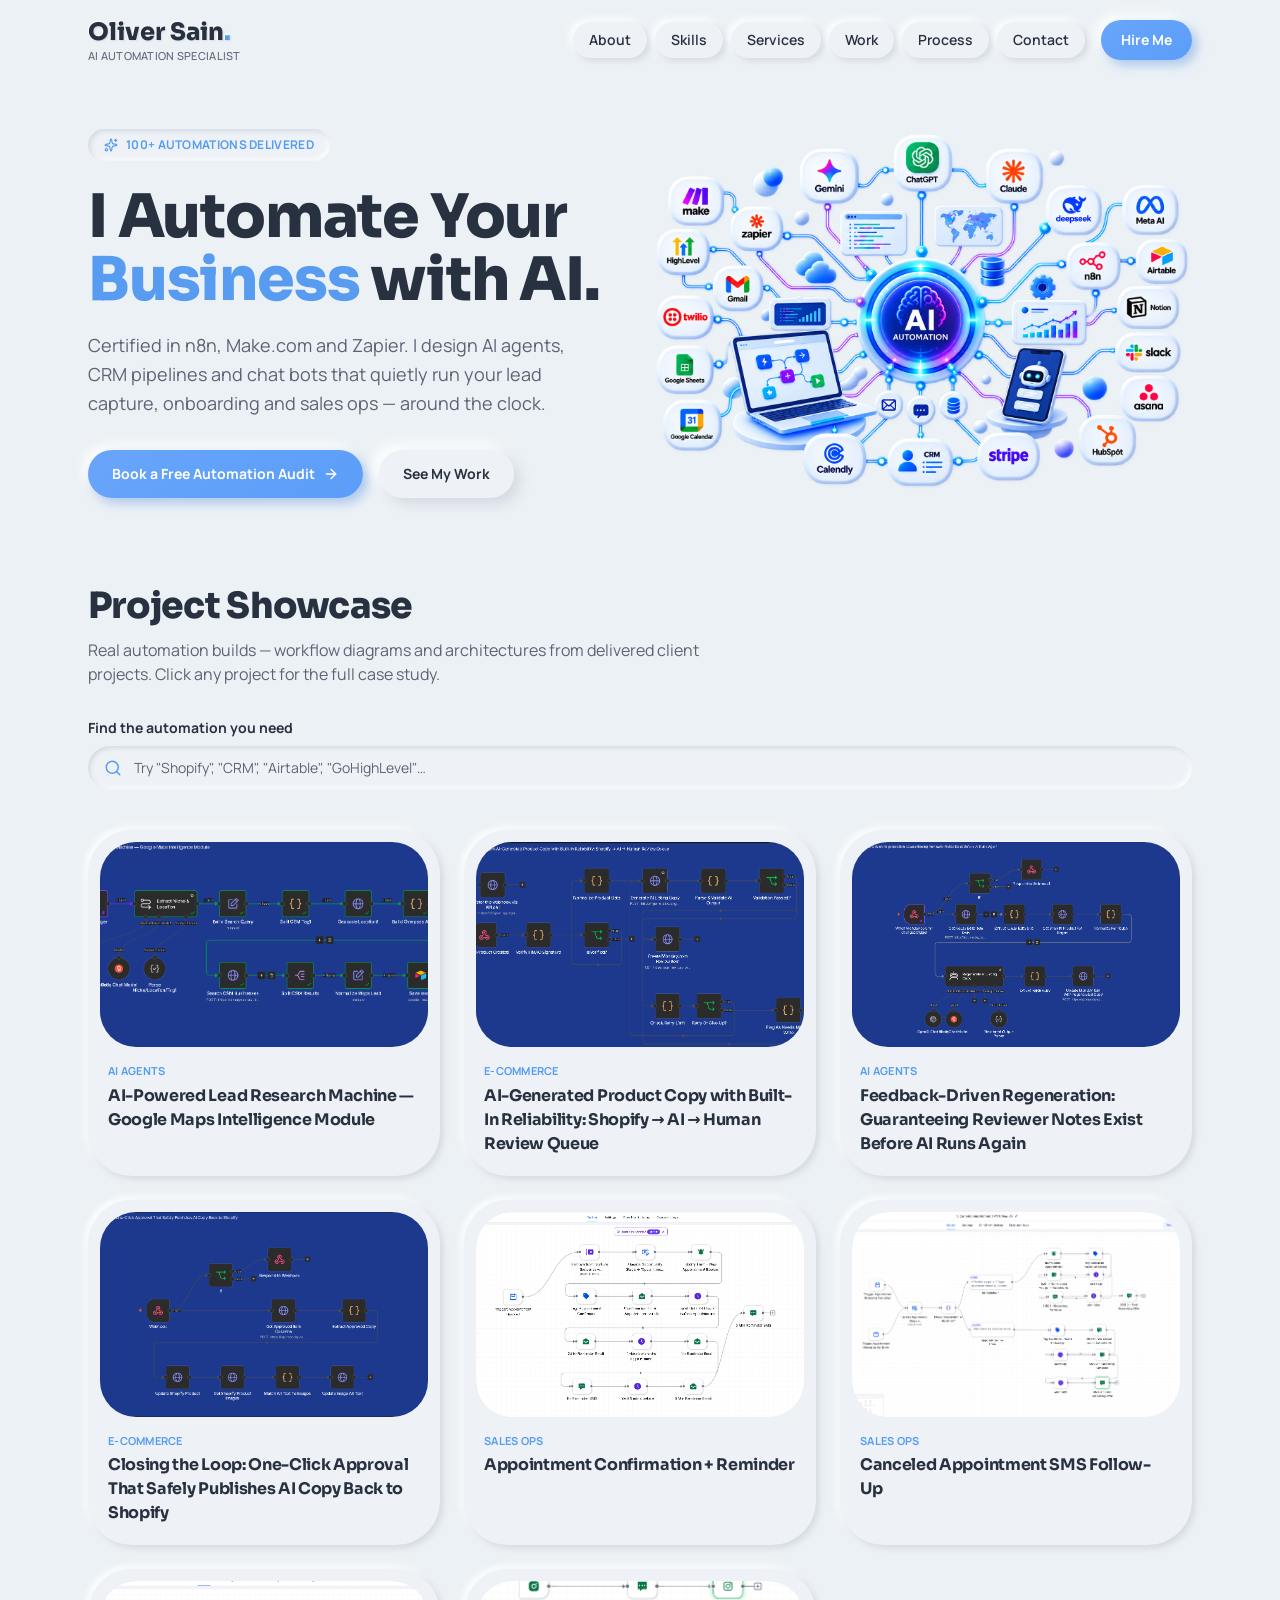
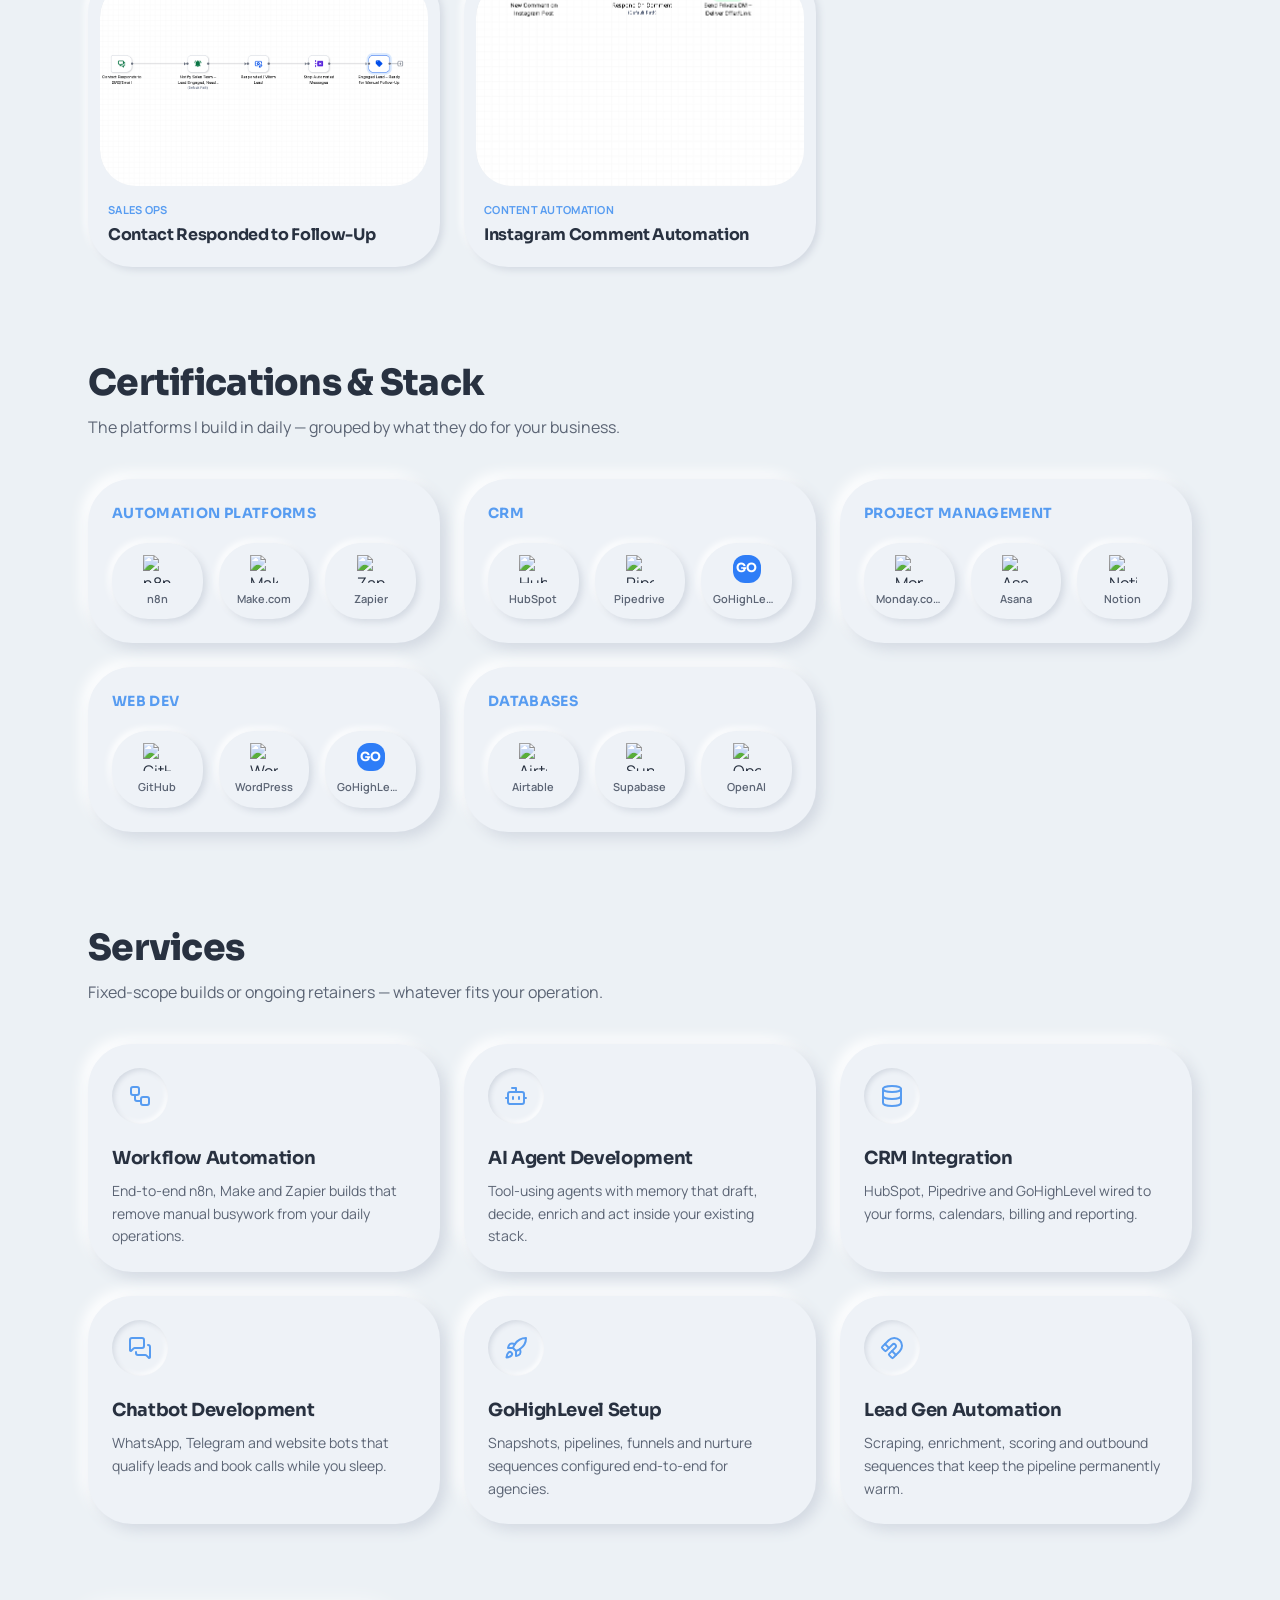
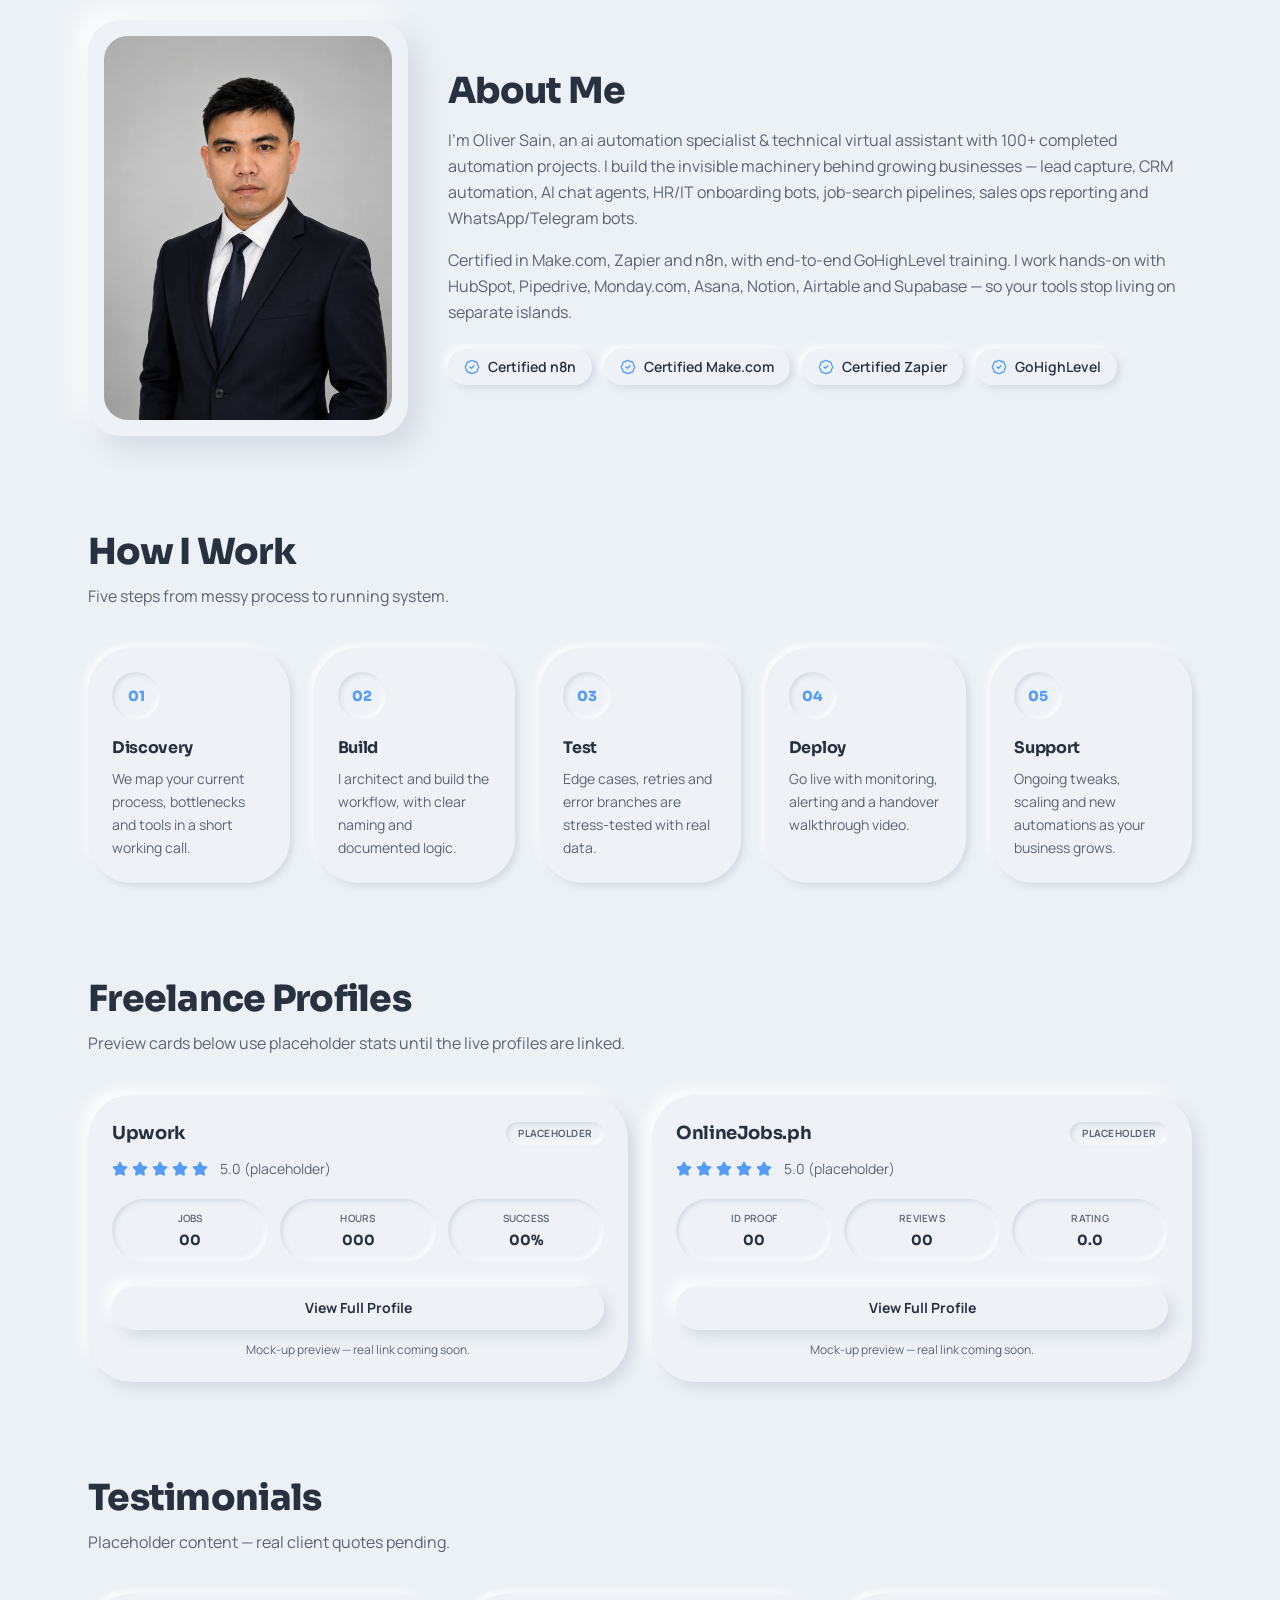
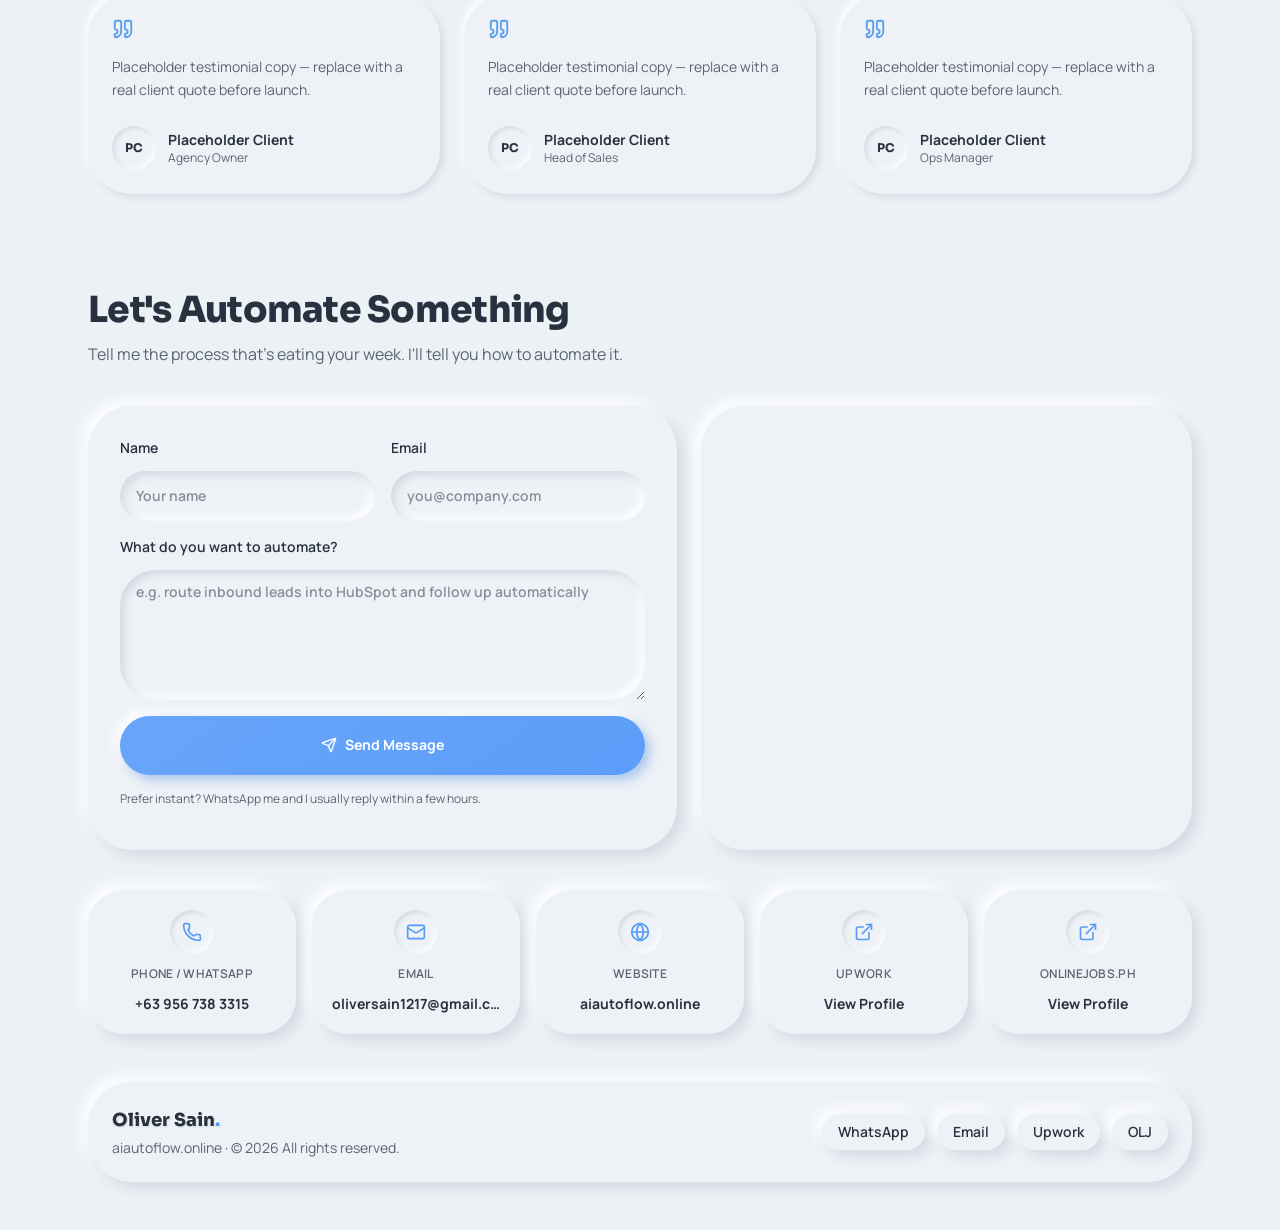
==== commit c5637acb: "Update index.html" ====
--- a/index.html
+++ b/index.html
@@ -1 +1,465 @@
-<!DOCTYPE html><html lang="en"><head><meta charSet="utf-8"/><meta name="viewport" content="width=device-width, initial-scale=1"/><link rel="preload" as="image" href="images/ai-hero-network.png" fetchPriority="high"/><link rel="stylesheet" href="styles.css"/><link rel="stylesheet" href="https://fonts.googleapis.com/css2?family=Sora:wght@600;700;800&amp;family=Manrope:wght@400;500;600;700&amp;display=swap" data-precedence="default"/><title>Oliver Sain — AI Automation Specialist &amp; Workflow Expert</title><meta name="author" content="Lovable"/><meta name="twitter:site" content="@Lovable"/><meta name="description" content="AI automation specialist certified in n8n, Make.com and Zapier. 100+ projects across CRM automation, AI agents, chatbots and lead generation."/><meta property="og:title" content="Oliver Sain — AI Automation Specialist &amp; Workflow Expert"/><meta property="og:description" content="AI automation specialist certified in n8n, Make.com and Zapier. 100+ projects across CRM automation, AI agents, chatbots and lead generation."/><meta property="og:type" content="website"/><meta name="twitter:card" content="summary_large_image"/><link rel="preconnect" href="https://fonts.googleapis.com"/><link rel="preconnect" href="https://fonts.gstatic.com" crossorigin="anonymous"/><link rel="icon" href="favicon.ico" type="image/x-icon"/></head><body><!--$--><div class="min-h-screen bg-background"><header class="sticky top-0 z-50 bg-background/85 backdrop-blur-md"><div class="mx-auto grid max-w-6xl grid-cols-[minmax(0,1fr)_auto] items-center gap-4 px-4 py-4 sm:px-6"><a href="#top" class="min-w-0"><span class="nm-emboss block truncate font-display text-xl font-extrabold sm:text-2xl">Oliver Sain<span class="text-primary">.</span></span><span class="hidden text-[11px] font-medium tracking-wide text-ink-soft sm:block">AI AUTOMATION SPECIALIST</span></a><nav aria-label="Main" class="hidden items-center gap-2 lg:flex"><a href="#about" class="rounded-full px-4 py-2 text-sm font-semibold transition-all duration-200 nm-raised-sm text-ink hover:-translate-y-0.5">About</a><a href="#skills" class="rounded-full px-4 py-2 text-sm font-semibold transition-all duration-200 nm-raised-sm text-ink hover:-translate-y-0.5">Skills</a><a href="#services" class="rounded-full px-4 py-2 text-sm font-semibold transition-all duration-200 nm-raised-sm text-ink hover:-translate-y-0.5">Services</a><a href="#work" class="rounded-full px-4 py-2 text-sm font-semibold transition-all duration-200 nm-raised-sm text-ink hover:-translate-y-0.5">Work</a><a href="#process" class="rounded-full px-4 py-2 text-sm font-semibold transition-all duration-200 nm-raised-sm text-ink hover:-translate-y-0.5">Process</a><a href="#contact" class="rounded-full px-4 py-2 text-sm font-semibold transition-all duration-200 nm-raised-sm text-ink hover:-translate-y-0.5">Contact</a><a href="#contact" class="nm-accent ml-2 rounded-full px-5 py-2.5 text-sm font-bold">Hire Me</a></nav><button type="button" aria-label="Open menu" aria-expanded="false" class="nm-press grid size-11 shrink-0 place-items-center rounded-2xl lg:hidden"><svg xmlns="http://www.w3.org/2000/svg" width="20" height="20" viewBox="0 0 24 24" fill="none" stroke="currentColor" stroke-width="2" stroke-linecap="round" stroke-linejoin="round" class="lucide lucide-menu" aria-hidden="true"><path d="M4 5h16"></path><path d="M4 12h16"></path><path d="M4 19h16"></path></svg></button></div></header><main><section id="top" class="mx-auto max-w-6xl px-4 pt-8 pb-10 sm:px-6 sm:pt-12"><div class="grid items-center gap-12 lg:grid-cols-[1fr_1.05fr]"><div style="transition-delay:0ms" class="reveal  min-w-0"><span class="nm-inset-sm inline-flex items-center gap-2 rounded-full px-4 py-2 text-xs font-bold tracking-wide text-primary"><svg xmlns="http://www.w3.org/2000/svg" width="14" height="14" viewBox="0 0 24 24" fill="none" stroke="currentColor" stroke-width="2" stroke-linecap="round" stroke-linejoin="round" class="lucide lucide-sparkles" aria-hidden="true"><path d="M11.017 2.814a1 1 0 0 1 1.966 0l1.051 5.558a2 2 0 0 0 1.594 1.594l5.558 1.051a1 1 0 0 1 0 1.966l-5.558 1.051a2 2 0 0 0-1.594 1.594l-1.051 5.558a1 1 0 0 1-1.966 0l-1.051-5.558a2 2 0 0 0-1.594-1.594l-5.558-1.051a1 1 0 0 1 0-1.966l5.558-1.051a2 2 0 0 0 1.594-1.594z"></path><path d="M20 2v4"></path><path d="M22 4h-4"></path><circle cx="4" cy="20" r="2"></circle></svg> 100+ AUTOMATIONS DELIVERED</span><h1 class="mt-6 font-display text-4xl leading-[1.05] font-extrabold sm:text-5xl xl:text-6xl">I Automate Your <span class="text-primary">Business</span> with AI.</h1><p class="mt-5 max-w-xl text-base leading-relaxed text-ink-soft sm:text-lg">Certified in n8n, Make.com and Zapier. I design AI agents, CRM pipelines and chat bots that quietly run your lead capture, onboarding and sales ops — around the clock.</p><div class="mt-8 flex flex-wrap gap-4"><a href="https://calendly.com/zedsibal/oliver-calendar" target="_blank" rel="noopener noreferrer" class="nm-accent inline-flex items-center gap-2 rounded-2xl px-6 py-3.5 text-sm font-bold">Book a Free Automation Audit <svg xmlns="http://www.w3.org/2000/svg" width="16" height="16" viewBox="0 0 24 24" fill="none" stroke="currentColor" stroke-width="2" stroke-linecap="round" stroke-linejoin="round" class="lucide lucide-arrow-right" aria-hidden="true"><path d="M5 12h14"></path><path d="m12 5 7 7-7 7"></path></svg></a><a href="#work" class="nm-press inline-flex items-center rounded-2xl px-6 py-3.5 text-sm font-bold">See My Work</a></div></div><div style="transition-delay:120ms" class="reveal  min-w-0"><img src="images/ai-hero-network.png" alt="Glowing AI Automation brain hub connected via neon circuit lines to Make, Zapier, n8n, ChatGPT, Claude, Gemini, HubSpot, Calendly, Slack, Stripe and other automation tools" width="1536" height="1024" fetchPriority="high" class="h-auto w-full rounded-3xl"/></div></div></section><section id="work" class="mx-auto max-w-6xl px-4 py-12 sm:px-6"><div style="transition-delay:0ms" class="reveal  "><h2 class="font-display text-3xl font-extrabold sm:text-4xl">Project Showcase</h2><p class="mt-3 max-w-2xl text-ink-soft">Real automation builds — workflow diagrams and architectures from delivered client projects. Click any project for the full case study.</p></div><div id="project-grid" class="mt-10 grid grid-cols-1 gap-6 sm:grid-cols-2 lg:grid-cols-3"></div></section><div id="project-modal" class="project-modal-overlay" aria-hidden="true"><div class="project-modal-panel" role="dialog" aria-modal="true" aria-labelledby="modal-title"><button type="button" class="project-modal-close" data-modal-close aria-label="Close"><svg xmlns="http://www.w3.org/2000/svg" width="18" height="18" viewBox="0 0 24 24" fill="none" stroke="currentColor" stroke-width="2" stroke-linecap="round" stroke-linejoin="round"><path d="M18 6 6 18"></path><path d="m6 6 12 12"></path></svg></button><div class="project-modal-image"><img id="modal-image" src="" alt=""/></div><span id="modal-category" class="project-modal-category"></span><h3 id="modal-title" class="project-modal-title"></h3><div id="modal-description" class="project-modal-body"></div></div></div><section id="skills" class="mx-auto max-w-6xl px-4 py-12 sm:px-6"><div style="transition-delay:0ms" class="reveal  "><h2 class="font-display text-3xl font-extrabold sm:text-4xl">Certifications &amp; Stack</h2><p class="mt-3 max-w-2xl text-ink-soft">The platforms I build in daily — grouped by what they do for your business.</p></div><div class="mt-10 grid gap-6 sm:grid-cols-2 lg:grid-cols-3"><div style="transition-delay:0ms" class="reveal  "><div class="nm-raised h-full rounded-3xl p-6"><h3 class="font-display text-sm font-bold tracking-wide text-primary uppercase">Automation Platforms</h3><ul class="mt-5 grid grid-cols-3 gap-4"><li class="nm-lift grid place-items-center gap-2 rounded-2xl p-3"><img src="https://cdn.simpleicons.org/n8n/EA4B71" alt="n8n logo" width="28" height="28" loading="lazy" decoding="async" class="shrink-0 object-contain" style="width:28px;height:28px"/><span class="w-full truncate text-center text-[11px] font-semibold text-ink-soft">n8n</span></li><li class="nm-lift grid place-items-center gap-2 rounded-2xl p-3"><img src="https://cdn.simpleicons.org/make/6D00CC" alt="Make.com logo" width="28" height="28" loading="lazy" decoding="async" class="shrink-0 object-contain" style="width:28px;height:28px"/><span class="w-full truncate text-center text-[11px] font-semibold text-ink-soft">Make.com</span></li><li class="nm-lift grid place-items-center gap-2 rounded-2xl p-3"><img src="https://cdn.simpleicons.org/zapier/FF4F00" alt="Zapier logo" width="28" height="28" loading="lazy" decoding="async" class="shrink-0 object-contain" style="width:28px;height:28px"/><span class="w-full truncate text-center text-[11px] font-semibold text-ink-soft">Zapier</span></li></ul></div></div><div style="transition-delay:60ms" class="reveal  "><div class="nm-raised h-full rounded-3xl p-6"><h3 class="font-display text-sm font-bold tracking-wide text-primary uppercase">CRM</h3><ul class="mt-5 grid grid-cols-3 gap-4"><li class="nm-lift grid place-items-center gap-2 rounded-2xl p-3"><img src="https://cdn.simpleicons.org/hubspot/FF7A59" alt="HubSpot logo" width="28" height="28" loading="lazy" decoding="async" class="shrink-0 object-contain" style="width:28px;height:28px"/><span class="w-full truncate text-center text-[11px] font-semibold text-ink-soft">HubSpot</span></li><li class="nm-lift grid place-items-center gap-2 rounded-2xl p-3"><img src="https://cdn.simpleicons.org/pipedrive/017737" alt="Pipedrive logo" width="28" height="28" loading="lazy" decoding="async" class="shrink-0 object-contain" style="width:28px;height:28px"/><span class="w-full truncate text-center text-[11px] font-semibold text-ink-soft">Pipedrive</span></li><li class="nm-lift grid place-items-center gap-2 rounded-2xl p-3"><span aria-hidden="true" class="grid shrink-0 place-items-center rounded-md font-display font-bold text-primary-foreground" style="width:28px;height:28px;font-size:12.6px;background:#2E7DF7">GO</span><span class="w-full truncate text-center text-[11px] font-semibold text-ink-soft">GoHighLevel</span></li></ul></div></div><div style="transition-delay:120ms" class="reveal  "><div class="nm-raised h-full rounded-3xl p-6"><h3 class="font-display text-sm font-bold tracking-wide text-primary uppercase">Project Management</h3><ul class="mt-5 grid grid-cols-3 gap-4"><li class="nm-lift grid place-items-center gap-2 rounded-2xl p-3"><img src="https://cdn.simpleicons.org/mondaydotcom/FF3D57" alt="Monday.com logo" width="28" height="28" loading="lazy" decoding="async" class="shrink-0 object-contain" style="width:28px;height:28px"/><span class="w-full truncate text-center text-[11px] font-semibold text-ink-soft">Monday.com</span></li><li class="nm-lift grid place-items-center gap-2 rounded-2xl p-3"><img src="https://cdn.simpleicons.org/asana/F06A6A" alt="Asana logo" width="28" height="28" loading="lazy" decoding="async" class="shrink-0 object-contain" style="width:28px;height:28px"/><span class="w-full truncate text-center text-[11px] font-semibold text-ink-soft">Asana</span></li><li class="nm-lift grid place-items-center gap-2 rounded-2xl p-3"><img src="https://cdn.simpleicons.org/notion/111111" alt="Notion logo" width="28" height="28" loading="lazy" decoding="async" class="shrink-0 object-contain" style="width:28px;height:28px"/><span class="w-full truncate text-center text-[11px] font-semibold text-ink-soft">Notion</span></li></ul></div></div><div style="transition-delay:180ms" class="reveal  "><div class="nm-raised h-full rounded-3xl p-6"><h3 class="font-display text-sm font-bold tracking-wide text-primary uppercase">Web Dev</h3><ul class="mt-5 grid grid-cols-3 gap-4"><li class="nm-lift grid place-items-center gap-2 rounded-2xl p-3"><img src="https://cdn.simpleicons.org/github/181717" alt="GitHub logo" width="28" height="28" loading="lazy" decoding="async" class="shrink-0 object-contain" style="width:28px;height:28px"/><span class="w-full truncate text-center text-[11px] font-semibold text-ink-soft">GitHub</span></li><li class="nm-lift grid place-items-center gap-2 rounded-2xl p-3"><img src="https://cdn.simpleicons.org/wordpress/21759B" alt="WordPress logo" width="28" height="28" loading="lazy" decoding="async" class="shrink-0 object-contain" style="width:28px;height:28px"/><span class="w-full truncate text-center text-[11px] font-semibold text-ink-soft">WordPress</span></li><li class="nm-lift grid place-items-center gap-2 rounded-2xl p-3"><span aria-hidden="true" class="grid shrink-0 place-items-center rounded-md font-display font-bold text-primary-foreground" style="width:28px;height:28px;font-size:12.6px;background:#2E7DF7">GO</span><span class="w-full truncate text-center text-[11px] font-semibold text-ink-soft">GoHighLevel</span></li></ul></div></div><div style="transition-delay:240ms" class="reveal  "><div class="nm-raised h-full rounded-3xl p-6"><h3 class="font-display text-sm font-bold tracking-wide text-primary uppercase">Databases</h3><ul class="mt-5 grid grid-cols-3 gap-4"><li class="nm-lift grid place-items-center gap-2 rounded-2xl p-3"><img src="https://cdn.simpleicons.org/airtable/18BFFF" alt="Airtable logo" width="28" height="28" loading="lazy" decoding="async" class="shrink-0 object-contain" style="width:28px;height:28px"/><span class="w-full truncate text-center text-[11px] font-semibold text-ink-soft">Airtable</span></li><li class="nm-lift grid place-items-center gap-2 rounded-2xl p-3"><img src="https://cdn.simpleicons.org/supabase/3FCF8E" alt="Supabase logo" width="28" height="28" loading="lazy" decoding="async" class="shrink-0 object-contain" style="width:28px;height:28px"/><span class="w-full truncate text-center text-[11px] font-semibold text-ink-soft">Supabase</span></li><li class="nm-lift grid place-items-center gap-2 rounded-2xl p-3"><img src="https://cdn.simpleicons.org/openai/412991" alt="OpenAI logo" width="28" height="28" loading="lazy" decoding="async" class="shrink-0 object-contain" style="width:28px;height:28px"/><span class="w-full truncate text-center text-[11px] font-semibold text-ink-soft">OpenAI</span></li></ul></div></div></div></section><section id="services" class="mx-auto max-w-6xl px-4 py-12 sm:px-6"><div style="transition-delay:0ms" class="reveal  "><h2 class="font-display text-3xl font-extrabold sm:text-4xl">Services</h2><p class="mt-3 max-w-2xl text-ink-soft">Fixed-scope builds or ongoing retainers — whatever fits your operation.</p></div><div class="mt-10 grid gap-6 sm:grid-cols-2 lg:grid-cols-3"><div style="transition-delay:0ms" class="reveal  "><div class="nm-press h-full rounded-3xl p-6"><span class="nm-inset-sm grid size-14 place-items-center rounded-2xl"><svg xmlns="http://www.w3.org/2000/svg" width="24" height="24" viewBox="0 0 24 24" fill="none" stroke="currentColor" stroke-width="2" stroke-linecap="round" stroke-linejoin="round" class="lucide lucide-workflow text-primary" aria-hidden="true"><rect width="8" height="8" x="3" y="3" rx="2"></rect><path d="M7 11v4a2 2 0 0 0 2 2h4"></path><rect width="8" height="8" x="13" y="13" rx="2"></rect></svg></span><h3 class="mt-5 font-display text-lg font-bold">Workflow Automation</h3><p class="mt-2 text-sm leading-relaxed text-ink-soft">End-to-end n8n, Make and Zapier builds that remove manual busywork from your daily operations.</p></div></div><div style="transition-delay:60ms" class="reveal  "><div class="nm-press h-full rounded-3xl p-6"><span class="nm-inset-sm grid size-14 place-items-center rounded-2xl"><svg xmlns="http://www.w3.org/2000/svg" width="24" height="24" viewBox="0 0 24 24" fill="none" stroke="currentColor" stroke-width="2" stroke-linecap="round" stroke-linejoin="round" class="lucide lucide-bot text-primary" aria-hidden="true"><path d="M12 8V4H8"></path><rect width="16" height="12" x="4" y="8" rx="2"></rect><path d="M2 14h2"></path><path d="M20 14h2"></path><path d="M15 13v2"></path><path d="M9 13v2"></path></svg></span><h3 class="mt-5 font-display text-lg font-bold">AI Agent Development</h3><p class="mt-2 text-sm leading-relaxed text-ink-soft">Tool-using agents with memory that draft, decide, enrich and act inside your existing stack.</p></div></div><div style="transition-delay:120ms" class="reveal  "><div class="nm-press h-full rounded-3xl p-6"><span class="nm-inset-sm grid size-14 place-items-center rounded-2xl"><svg xmlns="http://www.w3.org/2000/svg" width="24" height="24" viewBox="0 0 24 24" fill="none" stroke="currentColor" stroke-width="2" stroke-linecap="round" stroke-linejoin="round" class="lucide lucide-database text-primary" aria-hidden="true"><ellipse cx="12" cy="5" rx="9" ry="3"></ellipse><path d="M3 5V19A9 3 0 0 0 21 19V5"></path><path d="M3 12A9 3 0 0 0 21 12"></path></svg></span><h3 class="mt-5 font-display text-lg font-bold">CRM Integration</h3><p class="mt-2 text-sm leading-relaxed text-ink-soft">HubSpot, Pipedrive and GoHighLevel wired to your forms, calendars, billing and reporting.</p></div></div><div style="transition-delay:180ms" class="reveal  "><div class="nm-press h-full rounded-3xl p-6"><span class="nm-inset-sm grid size-14 place-items-center rounded-2xl"><svg xmlns="http://www.w3.org/2000/svg" width="24" height="24" viewBox="0 0 24 24" fill="none" stroke="currentColor" stroke-width="2" stroke-linecap="round" stroke-linejoin="round" class="lucide lucide-messages-square text-primary" aria-hidden="true"><path d="M16 10a2 2 0 0 1-2 2H6.828a2 2 0 0 0-1.414.586l-2.202 2.202A.71.71 0 0 1 2 14.286V4a2 2 0 0 1 2-2h10a2 2 0 0 1 2 2z"></path><path d="M20 9a2 2 0 0 1 2 2v10.286a.71.71 0 0 1-1.212.502l-2.202-2.202A2 2 0 0 0 17.172 19H10a2 2 0 0 1-2-2v-1"></path></svg></span><h3 class="mt-5 font-display text-lg font-bold">Chatbot Development</h3><p class="mt-2 text-sm leading-relaxed text-ink-soft">WhatsApp, Telegram and website bots that qualify leads and book calls while you sleep.</p></div></div><div style="transition-delay:240ms" class="reveal  "><div class="nm-press h-full rounded-3xl p-6"><span class="nm-inset-sm grid size-14 place-items-center rounded-2xl"><svg xmlns="http://www.w3.org/2000/svg" width="24" height="24" viewBox="0 0 24 24" fill="none" stroke="currentColor" stroke-width="2" stroke-linecap="round" stroke-linejoin="round" class="lucide lucide-rocket text-primary" aria-hidden="true"><path d="M12 15v5s3.03-.55 4-2c1.08-1.62 0-5 0-5"></path><path d="M4.5 16.5c-1.5 1.26-2 5-2 5s3.74-.5 5-2c.71-.84.7-2.13-.09-2.91a2.18 2.18 0 0 0-2.91-.09"></path><path d="M9 12a22 22 0 0 1 2-3.95A12.88 12.88 0 0 1 22 2c0 2.72-.78 7.5-6 11a22.4 22.4 0 0 1-4 2z"></path><path d="M9 12H4s.55-3.03 2-4c1.62-1.08 5 .05 5 .05"></path></svg></span><h3 class="mt-5 font-display text-lg font-bold">GoHighLevel Setup</h3><p class="mt-2 text-sm leading-relaxed text-ink-soft">Snapshots, pipelines, funnels and nurture sequences configured end-to-end for agencies.</p></div></div><div style="transition-delay:300ms" class="reveal  "><div class="nm-press h-full rounded-3xl p-6"><span class="nm-inset-sm grid size-14 place-items-center rounded-2xl"><svg xmlns="http://www.w3.org/2000/svg" width="24" height="24" viewBox="0 0 24 24" fill="none" stroke="currentColor" stroke-width="2" stroke-linecap="round" stroke-linejoin="round" class="lucide lucide-magnet text-primary" aria-hidden="true"><path d="m12 15 4 4"></path><path d="M2.352 10.648a1.205 1.205 0 0 0 0 1.704l2.296 2.296a1.205 1.205 0 0 0 1.704 0l6.029-6.029a1 1 0 1 1 3 3l-6.029 6.029a1.205 1.205 0 0 0 0 1.704l2.296 2.296a1.205 1.205 0 0 0 1.704 0l6.365-6.367A1 1 0 0 0 8.716 4.282z"></path><path d="m5 8 4 4"></path></svg></span><h3 class="mt-5 font-display text-lg font-bold">Lead Gen Automation</h3><p class="mt-2 text-sm leading-relaxed text-ink-soft">Scraping, enrichment, scoring and outbound sequences that keep the pipeline permanently warm.</p></div></div></div></section><section id="about" class="mx-auto max-w-6xl px-4 py-12 sm:px-6"><div class="grid items-center gap-10 md:grid-cols-[auto_1fr]"><div style="transition-delay:0ms" class="reveal  "><div class="nm-raised-lg mx-auto w-fit rounded-[2rem] p-4"><div class="nm-inset overflow-hidden rounded-[1.5rem]"><img src="images/profile.png" alt="Oliver Sain, AI Automation Specialist &amp; Technical Virtual Assistant" width="540" height="720" loading="lazy" decoding="async" class="h-72 w-56 object-cover sm:h-96 sm:w-72"/></div></div></div><div style="transition-delay:100ms" class="reveal  min-w-0"><h2 class="font-display text-3xl font-extrabold sm:text-4xl">About Me</h2><p class="mt-4 leading-relaxed text-ink-soft">I&#x27;m <!-- -->Oliver Sain<!-- -->, an <!-- -->ai automation specialist &amp; technical virtual assistant<!-- --> with 100+ completed automation projects. I build the invisible machinery behind growing businesses — lead capture, CRM automation, AI chat agents, HR/IT onboarding bots, job-search pipelines, sales ops reporting and WhatsApp/Telegram bots.</p><p class="mt-4 leading-relaxed text-ink-soft">Certified in Make.com, Zapier and n8n, with end-to-end GoHighLevel training. I work hands-on with HubSpot, Pipedrive, Monday.com, Asana, Notion, Airtable and Supabase — so your tools stop living on separate islands.</p><ul class="mt-6 flex flex-wrap gap-3"><li class="nm-raised-sm inline-flex items-center gap-2 rounded-full px-4 py-2 text-sm font-semibold"><svg xmlns="http://www.w3.org/2000/svg" width="16" height="16" viewBox="0 0 24 24" fill="none" stroke="currentColor" stroke-width="2" stroke-linecap="round" stroke-linejoin="round" class="lucide lucide-badge-check text-primary" aria-hidden="true"><path d="M3.85 8.62a4 4 0 0 1 4.78-4.77 4 4 0 0 1 6.74 0 4 4 0 0 1 4.78 4.78 4 4 0 0 1 0 6.74 4 4 0 0 1-4.77 4.78 4 4 0 0 1-6.75 0 4 4 0 0 1-4.78-4.77 4 4 0 0 1 0-6.76Z"></path><path d="m9 12 2 2 4-4"></path></svg> <!-- -->Certified n8n</li><li class="nm-raised-sm inline-flex items-center gap-2 rounded-full px-4 py-2 text-sm font-semibold"><svg xmlns="http://www.w3.org/2000/svg" width="16" height="16" viewBox="0 0 24 24" fill="none" stroke="currentColor" stroke-width="2" stroke-linecap="round" stroke-linejoin="round" class="lucide lucide-badge-check text-primary" aria-hidden="true"><path d="M3.85 8.62a4 4 0 0 1 4.78-4.77 4 4 0 0 1 6.74 0 4 4 0 0 1 4.78 4.78 4 4 0 0 1 0 6.74 4 4 0 0 1-4.77 4.78 4 4 0 0 1-6.75 0 4 4 0 0 1-4.78-4.77 4 4 0 0 1 0-6.76Z"></path><path d="m9 12 2 2 4-4"></path></svg> <!-- -->Certified Make.com</li><li class="nm-raised-sm inline-flex items-center gap-2 rounded-full px-4 py-2 text-sm font-semibold"><svg xmlns="http://www.w3.org/2000/svg" width="16" height="16" viewBox="0 0 24 24" fill="none" stroke="currentColor" stroke-width="2" stroke-linecap="round" stroke-linejoin="round" class="lucide lucide-badge-check text-primary" aria-hidden="true"><path d="M3.85 8.62a4 4 0 0 1 4.78-4.77 4 4 0 0 1 6.74 0 4 4 0 0 1 4.78 4.78 4 4 0 0 1 0 6.74 4 4 0 0 1-4.77 4.78 4 4 0 0 1-6.75 0 4 4 0 0 1-4.78-4.77 4 4 0 0 1 0-6.76Z"></path><path d="m9 12 2 2 4-4"></path></svg> <!-- -->Certified Zapier</li><li class="nm-raised-sm inline-flex items-center gap-2 rounded-full px-4 py-2 text-sm font-semibold"><svg xmlns="http://www.w3.org/2000/svg" width="16" height="16" viewBox="0 0 24 24" fill="none" stroke="currentColor" stroke-width="2" stroke-linecap="round" stroke-linejoin="round" class="lucide lucide-badge-check text-primary" aria-hidden="true"><path d="M3.85 8.62a4 4 0 0 1 4.78-4.77 4 4 0 0 1 6.74 0 4 4 0 0 1 4.78 4.78 4 4 0 0 1 0 6.74 4 4 0 0 1-4.77 4.78 4 4 0 0 1-6.75 0 4 4 0 0 1-4.78-4.77 4 4 0 0 1 0-6.76Z"></path><path d="m9 12 2 2 4-4"></path></svg> <!-- -->GoHighLevel</li></ul></div></div></section><section id="process" class="mx-auto max-w-6xl px-4 py-12 sm:px-6"><div style="transition-delay:0ms" class="reveal  "><h2 class="font-display text-3xl font-extrabold sm:text-4xl">How I Work</h2><p class="mt-3 max-w-2xl text-ink-soft">Five steps from messy process to running system.</p></div><ol class="mt-10 grid gap-6 sm:grid-cols-2 lg:grid-cols-5"><li style="transition-delay:0ms" class="reveal  "><div class="nm-lift h-full rounded-3xl p-6"><span class="nm-inset-sm grid size-12 place-items-center rounded-2xl font-display text-sm font-extrabold text-primary">01</span><h3 class="mt-4 font-display text-base font-bold">Discovery</h3><p class="mt-2 text-sm leading-relaxed text-ink-soft">We map your current process, bottlenecks and tools in a short working call.</p></div></li><li style="transition-delay:70ms" class="reveal  "><div class="nm-lift h-full rounded-3xl p-6"><span class="nm-inset-sm grid size-12 place-items-center rounded-2xl font-display text-sm font-extrabold text-primary">02</span><h3 class="mt-4 font-display text-base font-bold">Build</h3><p class="mt-2 text-sm leading-relaxed text-ink-soft">I architect and build the workflow, with clear naming and documented logic.</p></div></li><li style="transition-delay:140ms" class="reveal  "><div class="nm-lift h-full rounded-3xl p-6"><span class="nm-inset-sm grid size-12 place-items-center rounded-2xl font-display text-sm font-extrabold text-primary">03</span><h3 class="mt-4 font-display text-base font-bold">Test</h3><p class="mt-2 text-sm leading-relaxed text-ink-soft">Edge cases, retries and error branches are stress-tested with real data.</p></div></li><li style="transition-delay:210ms" class="reveal  "><div class="nm-lift h-full rounded-3xl p-6"><span class="nm-inset-sm grid size-12 place-items-center rounded-2xl font-display text-sm font-extrabold text-primary">04</span><h3 class="mt-4 font-display text-base font-bold">Deploy</h3><p class="mt-2 text-sm leading-relaxed text-ink-soft">Go live with monitoring, alerting and a handover walkthrough video.</p></div></li><li style="transition-delay:280ms" class="reveal  "><div class="nm-lift h-full rounded-3xl p-6"><span class="nm-inset-sm grid size-12 place-items-center rounded-2xl font-display text-sm font-extrabold text-primary">05</span><h3 class="mt-4 font-display text-base font-bold">Support</h3><p class="mt-2 text-sm leading-relaxed text-ink-soft">Ongoing tweaks, scaling and new automations as your business grows.</p></div></li></ol></section><section class="mx-auto max-w-6xl px-4 py-12 sm:px-6"><div style="transition-delay:0ms" class="reveal  "><h2 class="font-display text-3xl font-extrabold sm:text-4xl">Freelance Profiles</h2><p class="mt-3 max-w-2xl text-ink-soft">Preview cards below use placeholder stats until the live profiles are linked.</p></div><div class="mt-10 grid gap-6 md:grid-cols-2"><div style="transition-delay:0ms" class="reveal  "><div class="nm-raised h-full rounded-3xl p-6"><div class="grid grid-cols-[minmax(0,1fr)_auto] items-center gap-3"><h3 class="truncate font-display text-lg font-bold">Upwork</h3><span class="nm-inset-sm shrink-0 rounded-full px-3 py-1 text-[10px] font-bold tracking-wide text-ink-soft uppercase">Placeholder</span></div><div class="mt-3 flex items-center gap-1" aria-label="Placeholder rating 5 out of 5"><svg xmlns="http://www.w3.org/2000/svg" width="16" height="16" viewBox="0 0 24 24" fill="none" stroke="currentColor" stroke-width="2" stroke-linecap="round" stroke-linejoin="round" class="lucide lucide-star fill-primary text-primary" aria-hidden="true"><path d="M11.525 2.295a.53.53 0 0 1 .95 0l2.31 4.679a2.123 2.123 0 0 0 1.595 1.16l5.166.756a.53.53 0 0 1 .294.904l-3.736 3.638a2.123 2.123 0 0 0-.611 1.878l.882 5.14a.53.53 0 0 1-.771.56l-4.618-2.428a2.122 2.122 0 0 0-1.973 0L6.396 21.01a.53.53 0 0 1-.77-.56l.881-5.139a2.122 2.122 0 0 0-.611-1.879L2.16 9.795a.53.53 0 0 1 .294-.906l5.165-.755a2.122 2.122 0 0 0 1.597-1.16z"></path></svg><svg xmlns="http://www.w3.org/2000/svg" width="16" height="16" viewBox="0 0 24 24" fill="none" stroke="currentColor" stroke-width="2" stroke-linecap="round" stroke-linejoin="round" class="lucide lucide-star fill-primary text-primary" aria-hidden="true"><path d="M11.525 2.295a.53.53 0 0 1 .95 0l2.31 4.679a2.123 2.123 0 0 0 1.595 1.16l5.166.756a.53.53 0 0 1 .294.904l-3.736 3.638a2.123 2.123 0 0 0-.611 1.878l.882 5.14a.53.53 0 0 1-.771.56l-4.618-2.428a2.122 2.122 0 0 0-1.973 0L6.396 21.01a.53.53 0 0 1-.77-.56l.881-5.139a2.122 2.122 0 0 0-.611-1.879L2.16 9.795a.53.53 0 0 1 .294-.906l5.165-.755a2.122 2.122 0 0 0 1.597-1.16z"></path></svg><svg xmlns="http://www.w3.org/2000/svg" width="16" height="16" viewBox="0 0 24 24" fill="none" stroke="currentColor" stroke-width="2" stroke-linecap="round" stroke-linejoin="round" class="lucide lucide-star fill-primary text-primary" aria-hidden="true"><path d="M11.525 2.295a.53.53 0 0 1 .95 0l2.31 4.679a2.123 2.123 0 0 0 1.595 1.16l5.166.756a.53.53 0 0 1 .294.904l-3.736 3.638a2.123 2.123 0 0 0-.611 1.878l.882 5.14a.53.53 0 0 1-.771.56l-4.618-2.428a2.122 2.122 0 0 0-1.973 0L6.396 21.01a.53.53 0 0 1-.77-.56l.881-5.139a2.122 2.122 0 0 0-.611-1.879L2.16 9.795a.53.53 0 0 1 .294-.906l5.165-.755a2.122 2.122 0 0 0 1.597-1.16z"></path></svg><svg xmlns="http://www.w3.org/2000/svg" width="16" height="16" viewBox="0 0 24 24" fill="none" stroke="currentColor" stroke-width="2" stroke-linecap="round" stroke-linejoin="round" class="lucide lucide-star fill-primary text-primary" aria-hidden="true"><path d="M11.525 2.295a.53.53 0 0 1 .95 0l2.31 4.679a2.123 2.123 0 0 0 1.595 1.16l5.166.756a.53.53 0 0 1 .294.904l-3.736 3.638a2.123 2.123 0 0 0-.611 1.878l.882 5.14a.53.53 0 0 1-.771.56l-4.618-2.428a2.122 2.122 0 0 0-1.973 0L6.396 21.01a.53.53 0 0 1-.77-.56l.881-5.139a2.122 2.122 0 0 0-.611-1.879L2.16 9.795a.53.53 0 0 1 .294-.906l5.165-.755a2.122 2.122 0 0 0 1.597-1.16z"></path></svg><svg xmlns="http://www.w3.org/2000/svg" width="16" height="16" viewBox="0 0 24 24" fill="none" stroke="currentColor" stroke-width="2" stroke-linecap="round" stroke-linejoin="round" class="lucide lucide-star fill-primary text-primary" aria-hidden="true"><path d="M11.525 2.295a.53.53 0 0 1 .95 0l2.31 4.679a2.123 2.123 0 0 0 1.595 1.16l5.166.756a.53.53 0 0 1 .294.904l-3.736 3.638a2.123 2.123 0 0 0-.611 1.878l.882 5.14a.53.53 0 0 1-.771.56l-4.618-2.428a2.122 2.122 0 0 0-1.973 0L6.396 21.01a.53.53 0 0 1-.77-.56l.881-5.139a2.122 2.122 0 0 0-.611-1.879L2.16 9.795a.53.53 0 0 1 .294-.906l5.165-.755a2.122 2.122 0 0 0 1.597-1.16z"></path></svg><span class="ml-2 text-sm text-ink-soft">5.0 (placeholder)</span></div><dl class="mt-5 grid grid-cols-3 gap-3"><div class="nm-inset-sm rounded-2xl p-3 text-center"><dt class="text-[10px] font-semibold tracking-wide text-ink-soft uppercase">Jobs</dt><dd class="mt-1 font-display text-sm font-bold">00</dd></div><div class="nm-inset-sm rounded-2xl p-3 text-center"><dt class="text-[10px] font-semibold tracking-wide text-ink-soft uppercase">Hours</dt><dd class="mt-1 font-display text-sm font-bold">000</dd></div><div class="nm-inset-sm rounded-2xl p-3 text-center"><dt class="text-[10px] font-semibold tracking-wide text-ink-soft uppercase">Success</dt><dd class="mt-1 font-display text-sm font-bold">00%</dd></div></dl><a href="#upwork-placeholder" class="nm-press mt-6 block rounded-2xl px-5 py-3 text-center text-sm font-bold">View Full Profile</a><p class="mt-3 text-center text-xs text-ink-soft">Mock-up preview — real link coming soon.</p></div></div><div style="transition-delay:80ms" class="reveal  "><div class="nm-raised h-full rounded-3xl p-6"><div class="grid grid-cols-[minmax(0,1fr)_auto] items-center gap-3"><h3 class="truncate font-display text-lg font-bold">OnlineJobs.ph</h3><span class="nm-inset-sm shrink-0 rounded-full px-3 py-1 text-[10px] font-bold tracking-wide text-ink-soft uppercase">Placeholder</span></div><div class="mt-3 flex items-center gap-1" aria-label="Placeholder rating 5 out of 5"><svg xmlns="http://www.w3.org/2000/svg" width="16" height="16" viewBox="0 0 24 24" fill="none" stroke="currentColor" stroke-width="2" stroke-linecap="round" stroke-linejoin="round" class="lucide lucide-star fill-primary text-primary" aria-hidden="true"><path d="M11.525 2.295a.53.53 0 0 1 .95 0l2.31 4.679a2.123 2.123 0 0 0 1.595 1.16l5.166.756a.53.53 0 0 1 .294.904l-3.736 3.638a2.123 2.123 0 0 0-.611 1.878l.882 5.14a.53.53 0 0 1-.771.56l-4.618-2.428a2.122 2.122 0 0 0-1.973 0L6.396 21.01a.53.53 0 0 1-.77-.56l.881-5.139a2.122 2.122 0 0 0-.611-1.879L2.16 9.795a.53.53 0 0 1 .294-.906l5.165-.755a2.122 2.122 0 0 0 1.597-1.16z"></path></svg><svg xmlns="http://www.w3.org/2000/svg" width="16" height="16" viewBox="0 0 24 24" fill="none" stroke="currentColor" stroke-width="2" stroke-linecap="round" stroke-linejoin="round" class="lucide lucide-star fill-primary text-primary" aria-hidden="true"><path d="M11.525 2.295a.53.53 0 0 1 .95 0l2.31 4.679a2.123 2.123 0 0 0 1.595 1.16l5.166.756a.53.53 0 0 1 .294.904l-3.736 3.638a2.123 2.123 0 0 0-.611 1.878l.882 5.14a.53.53 0 0 1-.771.56l-4.618-2.428a2.122 2.122 0 0 0-1.973 0L6.396 21.01a.53.53 0 0 1-.77-.56l.881-5.139a2.122 2.122 0 0 0-.611-1.879L2.16 9.795a.53.53 0 0 1 .294-.906l5.165-.755a2.122 2.122 0 0 0 1.597-1.16z"></path></svg><svg xmlns="http://www.w3.org/2000/svg" width="16" height="16" viewBox="0 0 24 24" fill="none" stroke="currentColor" stroke-width="2" stroke-linecap="round" stroke-linejoin="round" class="lucide lucide-star fill-primary text-primary" aria-hidden="true"><path d="M11.525 2.295a.53.53 0 0 1 .95 0l2.31 4.679a2.123 2.123 0 0 0 1.595 1.16l5.166.756a.53.53 0 0 1 .294.904l-3.736 3.638a2.123 2.123 0 0 0-.611 1.878l.882 5.14a.53.53 0 0 1-.771.56l-4.618-2.428a2.122 2.122 0 0 0-1.973 0L6.396 21.01a.53.53 0 0 1-.77-.56l.881-5.139a2.122 2.122 0 0 0-.611-1.879L2.16 9.795a.53.53 0 0 1 .294-.906l5.165-.755a2.122 2.122 0 0 0 1.597-1.16z"></path></svg><svg xmlns="http://www.w3.org/2000/svg" width="16" height="16" viewBox="0 0 24 24" fill="none" stroke="currentColor" stroke-width="2" stroke-linecap="round" stroke-linejoin="round" class="lucide lucide-star fill-primary text-primary" aria-hidden="true"><path d="M11.525 2.295a.53.53 0 0 1 .95 0l2.31 4.679a2.123 2.123 0 0 0 1.595 1.16l5.166.756a.53.53 0 0 1 .294.904l-3.736 3.638a2.123 2.123 0 0 0-.611 1.878l.882 5.14a.53.53 0 0 1-.771.56l-4.618-2.428a2.122 2.122 0 0 0-1.973 0L6.396 21.01a.53.53 0 0 1-.77-.56l.881-5.139a2.122 2.122 0 0 0-.611-1.879L2.16 9.795a.53.53 0 0 1 .294-.906l5.165-.755a2.122 2.122 0 0 0 1.597-1.16z"></path></svg><svg xmlns="http://www.w3.org/2000/svg" width="16" height="16" viewBox="0 0 24 24" fill="none" stroke="currentColor" stroke-width="2" stroke-linecap="round" stroke-linejoin="round" class="lucide lucide-star fill-primary text-primary" aria-hidden="true"><path d="M11.525 2.295a.53.53 0 0 1 .95 0l2.31 4.679a2.123 2.123 0 0 0 1.595 1.16l5.166.756a.53.53 0 0 1 .294.904l-3.736 3.638a2.123 2.123 0 0 0-.611 1.878l.882 5.14a.53.53 0 0 1-.771.56l-4.618-2.428a2.122 2.122 0 0 0-1.973 0L6.396 21.01a.53.53 0 0 1-.77-.56l.881-5.139a2.122 2.122 0 0 0-.611-1.879L2.16 9.795a.53.53 0 0 1 .294-.906l5.165-.755a2.122 2.122 0 0 0 1.597-1.16z"></path></svg><span class="ml-2 text-sm text-ink-soft">5.0 (placeholder)</span></div><dl class="mt-5 grid grid-cols-3 gap-3"><div class="nm-inset-sm rounded-2xl p-3 text-center"><dt class="text-[10px] font-semibold tracking-wide text-ink-soft uppercase">ID Proof</dt><dd class="mt-1 font-display text-sm font-bold">00</dd></div><div class="nm-inset-sm rounded-2xl p-3 text-center"><dt class="text-[10px] font-semibold tracking-wide text-ink-soft uppercase">Reviews</dt><dd class="mt-1 font-display text-sm font-bold">00</dd></div><div class="nm-inset-sm rounded-2xl p-3 text-center"><dt class="text-[10px] font-semibold tracking-wide text-ink-soft uppercase">Rating</dt><dd class="mt-1 font-display text-sm font-bold">0.0</dd></div></dl><a href="#olj-placeholder" class="nm-press mt-6 block rounded-2xl px-5 py-3 text-center text-sm font-bold">View Full Profile</a><p class="mt-3 text-center text-xs text-ink-soft">Mock-up preview — real link coming soon.</p></div></div></div></section><section class="mx-auto max-w-6xl px-4 py-12 sm:px-6"><div style="transition-delay:0ms" class="reveal  "><h2 class="font-display text-3xl font-extrabold sm:text-4xl">Testimonials</h2><p class="mt-3 max-w-2xl text-ink-soft">Placeholder content — real client quotes pending.</p></div><div class="mt-10 grid gap-6 md:grid-cols-3"><div style="transition-delay:0ms" class="reveal  "><figure class="nm-lift h-full rounded-3xl p-6"><svg xmlns="http://www.w3.org/2000/svg" width="22" height="22" viewBox="0 0 24 24" fill="none" stroke="currentColor" stroke-width="2" stroke-linecap="round" stroke-linejoin="round" class="lucide lucide-quote text-primary" aria-hidden="true"><path d="M16 3a2 2 0 0 0-2 2v6a2 2 0 0 0 2 2 1 1 0 0 1 1 1v1a2 2 0 0 1-2 2 1 1 0 0 0-1 1v2a1 1 0 0 0 1 1 6 6 0 0 0 6-6V5a2 2 0 0 0-2-2z"></path><path d="M5 3a2 2 0 0 0-2 2v6a2 2 0 0 0 2 2 1 1 0 0 1 1 1v1a2 2 0 0 1-2 2 1 1 0 0 0-1 1v2a1 1 0 0 0 1 1 6 6 0 0 0 6-6V5a2 2 0 0 0-2-2z"></path></svg><blockquote class="mt-4 text-sm leading-relaxed text-ink-soft">Placeholder testimonial copy — replace with a real client quote before launch.</blockquote><figcaption class="mt-6 flex items-center gap-3"><span class="nm-inset-sm grid size-11 place-items-center rounded-xl font-display text-xs font-bold">PC</span><span class="min-w-0"><span class="block truncate text-sm font-bold">Placeholder Client</span><span class="block truncate text-xs text-ink-soft">Agency Owner</span></span></figcaption></figure></div><div style="transition-delay:70ms" class="reveal  "><figure class="nm-lift h-full rounded-3xl p-6"><svg xmlns="http://www.w3.org/2000/svg" width="22" height="22" viewBox="0 0 24 24" fill="none" stroke="currentColor" stroke-width="2" stroke-linecap="round" stroke-linejoin="round" class="lucide lucide-quote text-primary" aria-hidden="true"><path d="M16 3a2 2 0 0 0-2 2v6a2 2 0 0 0 2 2 1 1 0 0 1 1 1v1a2 2 0 0 1-2 2 1 1 0 0 0-1 1v2a1 1 0 0 0 1 1 6 6 0 0 0 6-6V5a2 2 0 0 0-2-2z"></path><path d="M5 3a2 2 0 0 0-2 2v6a2 2 0 0 0 2 2 1 1 0 0 1 1 1v1a2 2 0 0 1-2 2 1 1 0 0 0-1 1v2a1 1 0 0 0 1 1 6 6 0 0 0 6-6V5a2 2 0 0 0-2-2z"></path></svg><blockquote class="mt-4 text-sm leading-relaxed text-ink-soft">Placeholder testimonial copy — replace with a real client quote before launch.</blockquote><figcaption class="mt-6 flex items-center gap-3"><span class="nm-inset-sm grid size-11 place-items-center rounded-xl font-display text-xs font-bold">PC</span><span class="min-w-0"><span class="block truncate text-sm font-bold">Placeholder Client</span><span class="block truncate text-xs text-ink-soft">Head of Sales</span></span></figcaption></figure></div><div style="transition-delay:140ms" class="reveal  "><figure class="nm-lift h-full rounded-3xl p-6"><svg xmlns="http://www.w3.org/2000/svg" width="22" height="22" viewBox="0 0 24 24" fill="none" stroke="currentColor" stroke-width="2" stroke-linecap="round" stroke-linejoin="round" class="lucide lucide-quote text-primary" aria-hidden="true"><path d="M16 3a2 2 0 0 0-2 2v6a2 2 0 0 0 2 2 1 1 0 0 1 1 1v1a2 2 0 0 1-2 2 1 1 0 0 0-1 1v2a1 1 0 0 0 1 1 6 6 0 0 0 6-6V5a2 2 0 0 0-2-2z"></path><path d="M5 3a2 2 0 0 0-2 2v6a2 2 0 0 0 2 2 1 1 0 0 1 1 1v1a2 2 0 0 1-2 2 1 1 0 0 0-1 1v2a1 1 0 0 0 1 1 6 6 0 0 0 6-6V5a2 2 0 0 0-2-2z"></path></svg><blockquote class="mt-4 text-sm leading-relaxed text-ink-soft">Placeholder testimonial copy — replace with a real client quote before launch.</blockquote><figcaption class="mt-6 flex items-center gap-3"><span class="nm-inset-sm grid size-11 place-items-center rounded-xl font-display text-xs font-bold">PC</span><span class="min-w-0"><span class="block truncate text-sm font-bold">Placeholder Client</span><span class="block truncate text-xs text-ink-soft">Ops Manager</span></span></figcaption></figure></div></div></section><section id="contact" class="mx-auto max-w-6xl px-4 py-12 sm:px-6"><div style="transition-delay:0ms" class="reveal  "><h2 class="font-display text-3xl font-extrabold sm:text-4xl">Let&#x27;s Automate Something</h2><p class="mt-3 max-w-2xl text-ink-soft">Tell me the process that&#x27;s eating your week. I&#x27;ll tell you how to automate it.</p></div><div class="mt-10 grid items-stretch gap-6 lg:grid-cols-[1.2fr_1fr]"><div style="transition-delay:0ms" class="reveal  "><form class="nm-raised grid h-full gap-4 rounded-3xl p-6 sm:p-8"><div class="grid gap-4 sm:grid-cols-2"><label class="grid gap-2 text-sm font-semibold">Name<input required="" class="nm-inset w-full rounded-2xl px-4 py-3 text-sm text-ink placeholder:text-ink-soft/70 outline-none" placeholder="Your name" name="name"/></label><label class="grid gap-2 text-sm font-semibold">Email<input required="" type="email" class="nm-inset w-full rounded-2xl px-4 py-3 text-sm text-ink placeholder:text-ink-soft/70 outline-none" placeholder="you@company.com" name="email"/></label></div><label class="grid gap-2 text-sm font-semibold">What do you want to automate?<textarea required="" name="message" rows="5" class="nm-inset w-full rounded-2xl px-4 py-3 text-sm text-ink placeholder:text-ink-soft/70 outline-none" placeholder="e.g. route inbound leads into HubSpot and follow up automatically"></textarea></label><button type="submit" class="nm-accent inline-flex items-center justify-center gap-2 rounded-2xl px-6 py-3.5 text-sm font-bold disabled:opacity-80"><svg xmlns="http://www.w3.org/2000/svg" width="16" height="16" viewBox="0 0 24 24" fill="none" stroke="currentColor" stroke-width="2" stroke-linecap="round" stroke-linejoin="round" class="lucide lucide-send" aria-hidden="true"><path d="M14.536 21.686a.5.5 0 0 0 .937-.024l6.5-19a.496.496 0 0 0-.635-.635l-19 6.5a.5.5 0 0 0-.024.937l7.93 3.18a2 2 0 0 1 1.112 1.11z"></path><path d="m21.854 2.147-10.94 10.939"></path></svg>Send Message</button><p aria-live="polite" class="text-xs text-ink-soft">Prefer instant? WhatsApp me and I usually reply within a few hours.</p></form></div><div style="transition-delay:90ms" class="reveal  "><div class="nm-raised h-full overflow-hidden rounded-3xl p-2 sm:p-3"><iframe src="https://calendly.com/zedsibal/oliver-calendar?hide_gdpr_banner=1&amp;background_color=eef2f7&amp;text_color=2b3245&amp;primary_color=5b9df9" title="Schedule a call with Oliver on Calendly" loading="lazy" class="h-full min-h-[420px] w-full rounded-2xl border-0"></iframe></div></div></div><div style="transition-delay:0ms" class="reveal  mt-10"><div class="grid gap-4 sm:grid-cols-2 lg:grid-cols-5"><a href="https://wa.me/639567383315" target="_blank" rel="noopener noreferrer" class="nm-press flex flex-col items-center gap-3 rounded-2xl p-5 text-center"><span class="nm-inset-sm grid size-11 place-items-center rounded-2xl"><svg xmlns="http://www.w3.org/2000/svg" width="20" height="20" viewBox="0 0 24 24" fill="none" stroke="currentColor" stroke-width="2" stroke-linecap="round" stroke-linejoin="round" class="lucide lucide-phone text-primary" aria-hidden="true"><path d="M13.832 16.568a1 1 0 0 0 1.213-.303l.355-.465A2 2 0 0 1 17 15h3a2 2 0 0 1 2 2v3a2 2 0 0 1-2 2A18 18 0 0 1 2 4a2 2 0 0 1 2-2h3a2 2 0 0 1 2 2v3a2 2 0 0 1-.8 1.6l-.468.351a1 1 0 0 0-.292 1.233 14 14 0 0 0 6.392 6.384"></path></svg></span><span class="block text-xs font-semibold tracking-wide text-ink-soft uppercase">Phone / WhatsApp</span><span class="block w-full truncate text-sm font-bold">+63 956 738 3315</span></a><a href="mailto:oliversain1217@gmail.com" class="nm-press flex flex-col items-center gap-3 rounded-2xl p-5 text-center"><span class="nm-inset-sm grid size-11 place-items-center rounded-2xl"><svg xmlns="http://www.w3.org/2000/svg" width="20" height="20" viewBox="0 0 24 24" fill="none" stroke="currentColor" stroke-width="2" stroke-linecap="round" stroke-linejoin="round" class="lucide lucide-mail text-primary" aria-hidden="true"><path d="m22 7-8.991 5.727a2 2 0 0 1-2.009 0L2 7"></path><rect x="2" y="4" width="20" height="16" rx="2"></rect></svg></span><span class="block text-xs font-semibold tracking-wide text-ink-soft uppercase">Email</span><span class="block w-full truncate text-sm font-bold">oliversain1217@gmail.com</span></a><a href="https://aiautoflow.online" target="_blank" rel="noopener noreferrer" class="nm-press flex flex-col items-center gap-3 rounded-2xl p-5 text-center"><span class="nm-inset-sm grid size-11 place-items-center rounded-2xl"><svg xmlns="http://www.w3.org/2000/svg" width="20" height="20" viewBox="0 0 24 24" fill="none" stroke="currentColor" stroke-width="2" stroke-linecap="round" stroke-linejoin="round" class="lucide lucide-globe text-primary" aria-hidden="true"><circle cx="12" cy="12" r="10"></circle><path d="M12 2a14.5 14.5 0 0 0 0 20 14.5 14.5 0 0 0 0-20"></path><path d="M2 12h20"></path></svg></span><span class="block text-xs font-semibold tracking-wide text-ink-soft uppercase">Website</span><span class="block w-full truncate text-sm font-bold">aiautoflow.online</span></a><a href="#upwork-placeholder" class="nm-press flex flex-col items-center gap-3 rounded-2xl p-5 text-center"><span class="nm-inset-sm grid size-11 place-items-center rounded-2xl"><svg xmlns="http://www.w3.org/2000/svg" width="20" height="20" viewBox="0 0 24 24" fill="none" stroke="currentColor" stroke-width="2" stroke-linecap="round" stroke-linejoin="round" class="lucide lucide-external-link text-primary" aria-hidden="true"><path d="M15 3h6v6"></path><path d="M10 14 21 3"></path><path d="M18 13v6a2 2 0 0 1-2 2H5a2 2 0 0 1-2-2V8a2 2 0 0 1 2-2h6"></path></svg></span><span class="block text-xs font-semibold tracking-wide text-ink-soft uppercase">Upwork</span><span class="block w-full truncate text-sm font-bold">View Profile</span></a><a href="#olj-placeholder" class="nm-press flex flex-col items-center gap-3 rounded-2xl p-5 text-center"><span class="nm-inset-sm grid size-11 place-items-center rounded-2xl"><svg xmlns="http://www.w3.org/2000/svg" width="20" height="20" viewBox="0 0 24 24" fill="none" stroke="currentColor" stroke-width="2" stroke-linecap="round" stroke-linejoin="round" class="lucide lucide-external-link text-primary" aria-hidden="true"><path d="M15 3h6v6"></path><path d="M10 14 21 3"></path><path d="M18 13v6a2 2 0 0 1-2 2H5a2 2 0 0 1-2-2V8a2 2 0 0 1 2-2h6"></path></svg></span><span class="block text-xs font-semibold tracking-wide text-ink-soft uppercase">OnlineJobs.ph</span><span class="block w-full truncate text-sm font-bold">View Profile</span></a></div></div></section></main><footer class="mx-auto max-w-6xl px-4 pb-12 sm:px-6"><div class="nm-raised grid grid-cols-1 items-center gap-6 rounded-3xl p-6 sm:grid-cols-[minmax(0,1fr)_auto]"><div class="min-w-0"><span class="nm-emboss font-display text-lg font-extrabold">Oliver Sain<span class="text-primary">.</span></span><p class="mt-1 text-sm text-ink-soft">aiautoflow.online<!-- --> · © <!-- -->2026<!-- --> All rights reserved.</p></div><nav aria-label="Footer" class="flex flex-wrap gap-3"><a href="https://wa.me/639567383315" class="nm-press rounded-full px-4 py-2 text-sm font-semibold">WhatsApp</a><a href="mailto:oliversain1217@gmail.com" class="nm-press rounded-full px-4 py-2 text-sm font-semibold">Email</a><a href="#upwork-placeholder" class="nm-press rounded-full px-4 py-2 text-sm font-semibold">Upwork</a><a href="#olj-placeholder" class="nm-press rounded-full px-4 py-2 text-sm font-semibold">OLJ</a></nav></div></footer></div><!--/$--><script src="js/projects.js"></script></body></html>+<!DOCTYPE html>
+<html lang="en">
+
+  <head>
+    <meta charSet="utf-8" />
+    <meta name="viewport" content="width=device-width, initial-scale=1" />
+    <link rel="preload" as="image" href="images/ai-hero-network.png" fetchPriority="high" />
+    <link rel="stylesheet" href="styles.css" />
+    <link rel="stylesheet" href="https://fonts.googleapis.com/css2?family=Sora:wght@600;700;800&amp;family=Manrope:wght@400;500;600;700&amp;display=swap" data-precedence="default" />
+    <title>Oliver Sain — AI Automation Specialist &amp; Workflow Expert</title>
+    <meta name="author" content="Lovable" />
+    <meta name="twitter:site" content="@Lovable" />
+    <meta name="description" content="AI automation specialist certified in n8n, Make.com and Zapier. 100+ projects across CRM automation, AI agents, chatbots and lead generation." />
+    <meta property="og:title" content="Oliver Sain — AI Automation Specialist &amp; Workflow Expert" />
+    <meta property="og:description" content="AI automation specialist certified in n8n, Make.com and Zapier. 100+ projects across CRM automation, AI agents, chatbots and lead generation." />
+    <meta property="og:type" content="website" />
+    <meta name="twitter:card" content="summary_large_image" />
+    <link rel="preconnect" href="https://fonts.googleapis.com" />
+    <link rel="preconnect" href="https://fonts.gstatic.com" crossorigin="anonymous" />
+    <link rel="icon" href="favicon.ico" type="image/x-icon" />
+  </head>
+
+  <body><!--$-->
+    <div class="min-h-screen bg-background">
+      <header class="sticky top-0 z-50 bg-background/85 backdrop-blur-md">
+        <div class="mx-auto grid max-w-6xl grid-cols-[minmax(0,1fr)_auto] items-center gap-4 px-4 py-4 sm:px-6"><a href="#top" class="min-w-0"><span class="nm-emboss block truncate font-display text-xl font-extrabold sm:text-2xl">Oliver Sain<span class="text-primary">.</span></span><span class="hidden text-[11px] font-medium tracking-wide text-ink-soft sm:block">AI AUTOMATION SPECIALIST</span></a>
+
+          <nav aria-label="Main" class="hidden items-center gap-2 lg:flex"><a href="#about" class="rounded-full px-4 py-2 text-sm font-semibold transition-all duration-200 nm-raised-sm text-ink hover:-translate-y-0.5">About</a><a href="#skills" class="rounded-full px-4 py-2 text-sm font-semibold transition-all duration-200 nm-raised-sm text-ink hover:-translate-y-0.5">Skills</a><a href="#services" class="rounded-full px-4 py-2 text-sm font-semibold transition-all duration-200 nm-raised-sm text-ink hover:-translate-y-0.5">Services</a><a href="#work" class="rounded-full px-4 py-2 text-sm font-semibold transition-all duration-200 nm-raised-sm text-ink hover:-translate-y-0.5">Work</a><a href="#process" class="rounded-full px-4 py-2 text-sm font-semibold transition-all duration-200 nm-raised-sm text-ink hover:-translate-y-0.5">Process</a><a href="#contact" class="rounded-full px-4 py-2 text-sm font-semibold transition-all duration-200 nm-raised-sm text-ink hover:-translate-y-0.5">Contact</a><a href="#contact" class="nm-accent ml-2 rounded-full px-5 py-2.5 text-sm font-bold">Hire Me</a></nav><button type="button" aria-label="Open menu" aria-expanded="false" class="nm-press grid size-11 shrink-0 place-items-center rounded-2xl lg:hidden"><svg xmlns="http://www.w3.org/2000/svg" width="20" height="20" viewBox="0 0 24 24" fill="none" stroke="currentColor" stroke-width="2" stroke-linecap="round" stroke-linejoin="round" class="lucide lucide-menu" aria-hidden="true">
+              <path d="M4 5h16"></path>
+              <path d="M4 12h16"></path>
+              <path d="M4 19h16"></path>
+            </svg></button>
+        </div>
+      </header>
+      <main>
+
+        <section id="top" class="mx-auto max-w-6xl px-4 pt-8 pb-10 sm:px-6 sm:pt-12">
+          <div class="grid items-center gap-12 lg:grid-cols-[1fr_1.05fr]">
+            <div style="transition-delay:0ms" class="reveal  min-w-0"><span class="nm-inset-sm inline-flex items-center gap-2 rounded-full px-4 py-2 text-xs font-bold tracking-wide text-primary"><svg xmlns="http://www.w3.org/2000/svg" width="14" height="14" viewBox="0 0 24 24" fill="none" stroke="currentColor" stroke-width="2" stroke-linecap="round" stroke-linejoin="round" class="lucide lucide-sparkles" aria-hidden="true">
+                  <path d="M11.017 2.814a1 1 0 0 1 1.966 0l1.051 5.558a2 2 0 0 0 1.594 1.594l5.558 1.051a1 1 0 0 1 0 1.966l-5.558 1.051a2 2 0 0 0-1.594 1.594l-1.051 5.558a1 1 0 0 1-1.966 0l-1.051-5.558a2 2 0 0 0-1.594-1.594l-5.558-1.051a1 1 0 0 1 0-1.966l5.558-1.051a2 2 0 0 0 1.594-1.594z"></path>
+                  <path d="M20 2v4"></path>
+                  <path d="M22 4h-4"></path>
+                  <circle cx="4" cy="20" r="2"></circle>
+                </svg> 100+ AUTOMATIONS DELIVERED</span>
+              <h1 class="mt-6 font-display text-4xl leading-[1.05] font-extrabold sm:text-5xl xl:text-6xl">I Automate Your <span class="text-primary">Business</span> with AI.</h1>
+              <p class="mt-5 max-w-xl text-base leading-relaxed text-ink-soft sm:text-lg">Certified in n8n, Make.com and Zapier. I design AI agents, CRM pipelines and chat bots that quietly run your lead capture, onboarding and sales ops — around the clock.</p>
+              <div class="mt-8 flex flex-wrap gap-4"><a href="https://calendly.com/zedsibal/oliver-calendar" target="_blank" rel="noopener noreferrer" class="nm-accent inline-flex items-center gap-2 rounded-2xl px-6 py-3.5 text-sm font-bold">Book a Free Automation Audit <svg xmlns="http://www.w3.org/2000/svg" width="16" height="16" viewBox="0 0 24 24" fill="none" stroke="currentColor" stroke-width="2" stroke-linecap="round" stroke-linejoin="round" class="lucide lucide-arrow-right" aria-hidden="true">
+                    <path d="M5 12h14"></path>
+                    <path d="m12 5 7 7-7 7"></path>
+                  </svg></a><a href="#work" class="nm-press inline-flex items-center rounded-2xl px-6 py-3.5 text-sm font-bold">See My Work</a></div>
+            </div>
+            <div style="transition-delay:120ms" class="reveal  min-w-0"><img src="images/ai-hero-network.png" alt="Glowing AI Automation brain hub connected via neon circuit lines to Make, Zapier, n8n, ChatGPT, Claude, Gemini, HubSpot, Calendly, Slack, Stripe and other automation tools" width="1536" height="1024" fetchPriority="high" class="h-auto w-full rounded-3xl" /></div>
+          </div>
+        </section>
+
+        <section id="work" class="mx-auto max-w-6xl px-4 py-12 sm:px-6">
+          <div style="transition-delay:0ms" class="reveal  ">
+            <h2 class="font-display text-3xl font-extrabold sm:text-4xl">Project Showcase</h2>
+            <p class="mt-3 max-w-2xl text-ink-soft">Real automation builds — workflow diagrams and architectures from delivered client projects. Click any project for the full case study.</p>
+          </div>
+          <div style="transition-delay:0ms" class="reveal  mt-8"><label for="project-search-input" class="block text-sm font-bold">Find the automation you need</label>
+            <div class="nm-inset-sm mt-2 flex items-center gap-3 rounded-2xl px-4 py-3"><svg xmlns="http://www.w3.org/2000/svg" width="18" height="18" viewBox="0 0 24 24" fill="none" stroke="currentColor" stroke-width="2" stroke-linecap="round" stroke-linejoin="round" class="lucide lucide-search shrink-0 text-primary" aria-hidden="true">
+                <path d="m21 21-4.34-4.34"></path>
+                <circle cx="11" cy="11" r="8"></circle>
+              </svg><input id="project-search-input" type="search" placeholder="Try &quot;Shopify&quot;, &quot;CRM&quot;, &quot;Airtable&quot;, &quot;GoHighLevel&quot;…" class="w-full bg-transparent text-sm outline-none placeholder:text-ink-soft" /></div>
+            <p id="project-search-count" class="mt-2 text-xs text-ink-soft" style="display:none" aria-live="polite"></p>
+          </div>
+          <div id="project-grid" class="mt-10 grid grid-cols-1 gap-6 sm:grid-cols-2 lg:grid-cols-3"></div>
+          <div id="see-all-projects-wrap" class="mt-10 flex justify-center" style="display:none"><button id="see-all-projects-btn" type="button" aria-haspopup="dialog" class="nm-accent inline-flex items-center gap-2 rounded-2xl px-6 py-3.5 text-sm font-bold"><svg xmlns="http://www.w3.org/2000/svg" width="16" height="16" viewBox="0 0 24 24" fill="none" stroke="currentColor" stroke-width="2" stroke-linecap="round" stroke-linejoin="round" class="lucide lucide-layout-grid" aria-hidden="true">
+                <rect width="7" height="7" x="3" y="3" rx="1"></rect>
+                <rect width="7" height="7" x="14" y="3" rx="1"></rect>
+                <rect width="7" height="7" x="14" y="14" rx="1"></rect>
+                <rect width="7" height="7" x="3" y="14" rx="1"></rect>
+              </svg> See All <span id="see-all-projects-count"></span> Projects</button></div>
+        </section>
+        <div id="all-projects-modal" class="project-modal-overlay" aria-hidden="true">
+          <div class="project-modal-panel all-projects-panel" role="dialog" aria-modal="true" aria-labelledby="all-projects-title"><button type="button" class="project-modal-close" data-modal-close aria-label="Close"><svg xmlns="http://www.w3.org/2000/svg" width="18" height="18" viewBox="0 0 24 24" fill="none" stroke="currentColor" stroke-width="2" stroke-linecap="round" stroke-linejoin="round">
+                <path d="M18 6 6 18"></path>
+                <path d="m6 6 12 12"></path>
+              </svg></button>
+            <h3 id="all-projects-title" class="project-modal-title" style="margin-top:0">All Projects</h3>
+            <p id="all-projects-count" class="mt-2 text-xs text-ink-soft" aria-live="polite"></p>
+            <div id="all-projects-grid" class="mt-6 grid grid-cols-1 gap-6 sm:grid-cols-2 lg:grid-cols-3"></div>
+          </div>
+        </div>
+        <div id="project-modal" class="project-modal-overlay" aria-hidden="true">
+          <div class="project-modal-panel" role="dialog" aria-modal="true" aria-labelledby="modal-title"><button type="button" class="project-modal-close" data-modal-close aria-label="Close"><svg xmlns="http://www.w3.org/2000/svg" width="18" height="18" viewBox="0 0 24 24" fill="none" stroke="currentColor" stroke-width="2" stroke-linecap="round" stroke-linejoin="round">
+                <path d="M18 6 6 18"></path>
+                <path d="m6 6 12 12"></path>
+              </svg></button>
+            <div class="project-modal-image"><img id="modal-image" src="" alt="" /></div><span id="modal-category" class="project-modal-category"></span>
+            <h3 id="modal-title" class="project-modal-title"></h3>
+            <div id="modal-description" class="project-modal-body"></div>
+          </div>
+        </div>
+
+        <section id="skills" class="mx-auto max-w-6xl px-4 py-12 sm:px-6">
+          <div style="transition-delay:0ms" class="reveal  ">
+            <h2 class="font-display text-3xl font-extrabold sm:text-4xl">Certifications &amp; Stack</h2>
+            <p class="mt-3 max-w-2xl text-ink-soft">The platforms I build in daily — grouped by what they do for your business.</p>
+          </div>
+          <div class="mt-10 grid gap-6 sm:grid-cols-2 lg:grid-cols-3">
+            <div style="transition-delay:0ms" class="reveal  ">
+              <div class="nm-raised h-full rounded-3xl p-6">
+                <h3 class="font-display text-sm font-bold tracking-wide text-primary uppercase">Automation Platforms</h3>
+                <ul class="mt-5 grid grid-cols-3 gap-4">
+                  <li class="nm-lift grid place-items-center gap-2 rounded-2xl p-3"><img src="https://cdn.simpleicons.org/n8n/EA4B71" alt="n8n logo" width="28" height="28" loading="lazy" decoding="async" class="shrink-0 object-contain" style="width:28px;height:28px" /><span class="w-full truncate text-center text-[11px] font-semibold text-ink-soft">n8n</span></li>
+                  <li class="nm-lift grid place-items-center gap-2 rounded-2xl p-3"><img src="https://cdn.simpleicons.org/make/6D00CC" alt="Make.com logo" width="28" height="28" loading="lazy" decoding="async" class="shrink-0 object-contain" style="width:28px;height:28px" /><span class="w-full truncate text-center text-[11px] font-semibold text-ink-soft">Make.com</span></li>
+                  <li class="nm-lift grid place-items-center gap-2 rounded-2xl p-3"><img src="https://cdn.simpleicons.org/zapier/FF4F00" alt="Zapier logo" width="28" height="28" loading="lazy" decoding="async" class="shrink-0 object-contain" style="width:28px;height:28px" /><span class="w-full truncate text-center text-[11px] font-semibold text-ink-soft">Zapier</span></li>
+                </ul>
+              </div>
+            </div>
+            <div style="transition-delay:60ms" class="reveal  ">
+              <div class="nm-raised h-full rounded-3xl p-6">
+                <h3 class="font-display text-sm font-bold tracking-wide text-primary uppercase">CRM</h3>
+                <ul class="mt-5 grid grid-cols-3 gap-4">
+                  <li class="nm-lift grid place-items-center gap-2 rounded-2xl p-3"><img src="https://cdn.simpleicons.org/hubspot/FF7A59" alt="HubSpot logo" width="28" height="28" loading="lazy" decoding="async" class="shrink-0 object-contain" style="width:28px;height:28px" /><span class="w-full truncate text-center text-[11px] font-semibold text-ink-soft">HubSpot</span></li>
+                  <li class="nm-lift grid place-items-center gap-2 rounded-2xl p-3"><img src="https://cdn.simpleicons.org/pipedrive/017737" alt="Pipedrive logo" width="28" height="28" loading="lazy" decoding="async" class="shrink-0 object-contain" style="width:28px;height:28px" /><span class="w-full truncate text-center text-[11px] font-semibold text-ink-soft">Pipedrive</span></li>
+                  <li class="nm-lift grid place-items-center gap-2 rounded-2xl p-3"><span aria-hidden="true" class="grid shrink-0 place-items-center rounded-md font-display font-bold text-primary-foreground" style="width:28px;height:28px;font-size:12.6px;background:#2E7DF7">GO</span><span class="w-full truncate text-center text-[11px] font-semibold text-ink-soft">GoHighLevel</span></li>
+                </ul>
+              </div>
+            </div>
+            <div style="transition-delay:120ms" class="reveal  ">
+              <div class="nm-raised h-full rounded-3xl p-6">
+                <h3 class="font-display text-sm font-bold tracking-wide text-primary uppercase">Project Management</h3>
+                <ul class="mt-5 grid grid-cols-3 gap-4">
+                  <li class="nm-lift grid place-items-center gap-2 rounded-2xl p-3"><img src="https://cdn.simpleicons.org/mondaydotcom/FF3D57" alt="Monday.com logo" width="28" height="28" loading="lazy" decoding="async" class="shrink-0 object-contain" style="width:28px;height:28px" /><span class="w-full truncate text-center text-[11px] font-semibold text-ink-soft">Monday.com</span></li>
+                  <li class="nm-lift grid place-items-center gap-2 rounded-2xl p-3"><img src="https://cdn.simpleicons.org/asana/F06A6A" alt="Asana logo" width="28" height="28" loading="lazy" decoding="async" class="shrink-0 object-contain" style="width:28px;height:28px" /><span class="w-full truncate text-center text-[11px] font-semibold text-ink-soft">Asana</span></li>
+                  <li class="nm-lift grid place-items-center gap-2 rounded-2xl p-3"><img src="https://cdn.simpleicons.org/notion/111111" alt="Notion logo" width="28" height="28" loading="lazy" decoding="async" class="shrink-0 object-contain" style="width:28px;height:28px" /><span class="w-full truncate text-center text-[11px] font-semibold text-ink-soft">Notion</span></li>
+                </ul>
+              </div>
+            </div>
+            <div style="transition-delay:180ms" class="reveal  ">
+              <div class="nm-raised h-full rounded-3xl p-6">
+                <h3 class="font-display text-sm font-bold tracking-wide text-primary uppercase">Web Dev</h3>
+                <ul class="mt-5 grid grid-cols-3 gap-4">
+                  <li class="nm-lift grid place-items-center gap-2 rounded-2xl p-3"><img src="https://cdn.simpleicons.org/github/181717" alt="GitHub logo" width="28" height="28" loading="lazy" decoding="async" class="shrink-0 object-contain" style="width:28px;height:28px" /><span class="w-full truncate text-center text-[11px] font-semibold text-ink-soft">GitHub</span></li>
+                  <li class="nm-lift grid place-items-center gap-2 rounded-2xl p-3"><img src="https://cdn.simpleicons.org/wordpress/21759B" alt="WordPress logo" width="28" height="28" loading="lazy" decoding="async" class="shrink-0 object-contain" style="width:28px;height:28px" /><span class="w-full truncate text-center text-[11px] font-semibold text-ink-soft">WordPress</span></li>
+                  <li class="nm-lift grid place-items-center gap-2 rounded-2xl p-3"><span aria-hidden="true" class="grid shrink-0 place-items-center rounded-md font-display font-bold text-primary-foreground" style="width:28px;height:28px;font-size:12.6px;background:#2E7DF7">GO</span><span class="w-full truncate text-center text-[11px] font-semibold text-ink-soft">GoHighLevel</span></li>
+                </ul>
+              </div>
+            </div>
+            <div style="transition-delay:240ms" class="reveal  ">
+              <div class="nm-raised h-full rounded-3xl p-6">
+                <h3 class="font-display text-sm font-bold tracking-wide text-primary uppercase">Databases</h3>
+                <ul class="mt-5 grid grid-cols-3 gap-4">
+                  <li class="nm-lift grid place-items-center gap-2 rounded-2xl p-3"><img src="https://cdn.simpleicons.org/airtable/18BFFF" alt="Airtable logo" width="28" height="28" loading="lazy" decoding="async" class="shrink-0 object-contain" style="width:28px;height:28px" /><span class="w-full truncate text-center text-[11px] font-semibold text-ink-soft">Airtable</span></li>
+                  <li class="nm-lift grid place-items-center gap-2 rounded-2xl p-3"><img src="https://cdn.simpleicons.org/supabase/3FCF8E" alt="Supabase logo" width="28" height="28" loading="lazy" decoding="async" class="shrink-0 object-contain" style="width:28px;height:28px" /><span class="w-full truncate text-center text-[11px] font-semibold text-ink-soft">Supabase</span></li>
+                  <li class="nm-lift grid place-items-center gap-2 rounded-2xl p-3"><img src="https://cdn.simpleicons.org/openai/412991" alt="OpenAI logo" width="28" height="28" loading="lazy" decoding="async" class="shrink-0 object-contain" style="width:28px;height:28px" /><span class="w-full truncate text-center text-[11px] font-semibold text-ink-soft">OpenAI</span></li>
+                </ul>
+              </div>
+            </div>
+          </div>
+        </section>
+
+        <section id="services" class="mx-auto max-w-6xl px-4 py-12 sm:px-6">
+          <div style="transition-delay:0ms" class="reveal  ">
+            <h2 class="font-display text-3xl font-extrabold sm:text-4xl">Services</h2>
+            <p class="mt-3 max-w-2xl text-ink-soft">Fixed-scope builds or ongoing retainers — whatever fits your operation.</p>
+          </div>
+          <div class="mt-10 grid gap-6 sm:grid-cols-2 lg:grid-cols-3">
+            <div style="transition-delay:0ms" class="reveal  ">
+              <div class="nm-press h-full rounded-3xl p-6"><span class="nm-inset-sm grid size-14 place-items-center rounded-2xl"><svg xmlns="http://www.w3.org/2000/svg" width="24" height="24" viewBox="0 0 24 24" fill="none" stroke="currentColor" stroke-width="2" stroke-linecap="round" stroke-linejoin="round" class="lucide lucide-workflow text-primary" aria-hidden="true">
+                    <rect width="8" height="8" x="3" y="3" rx="2"></rect>
+                    <path d="M7 11v4a2 2 0 0 0 2 2h4"></path>
+                    <rect width="8" height="8" x="13" y="13" rx="2"></rect>
+                  </svg></span>
+                <h3 class="mt-5 font-display text-lg font-bold">Workflow Automation</h3>
+                <p class="mt-2 text-sm leading-relaxed text-ink-soft">End-to-end n8n, Make and Zapier builds that remove manual busywork from your daily operations.</p>
+              </div>
+            </div>
+            <div style="transition-delay:60ms" class="reveal  ">
+              <div class="nm-press h-full rounded-3xl p-6"><span class="nm-inset-sm grid size-14 place-items-center rounded-2xl"><svg xmlns="http://www.w3.org/2000/svg" width="24" height="24" viewBox="0 0 24 24" fill="none" stroke="currentColor" stroke-width="2" stroke-linecap="round" stroke-linejoin="round" class="lucide lucide-bot text-primary" aria-hidden="true">
+                    <path d="M12 8V4H8"></path>
+                    <rect width="16" height="12" x="4" y="8" rx="2"></rect>
+                    <path d="M2 14h2"></path>
+                    <path d="M20 14h2"></path>
+                    <path d="M15 13v2"></path>
+                    <path d="M9 13v2"></path>
+                  </svg></span>
+                <h3 class="mt-5 font-display text-lg font-bold">AI Agent Development</h3>
+                <p class="mt-2 text-sm leading-relaxed text-ink-soft">Tool-using agents with memory that draft, decide, enrich and act inside your existing stack.</p>
+              </div>
+            </div>
+            <div style="transition-delay:120ms" class="reveal  ">
+              <div class="nm-press h-full rounded-3xl p-6"><span class="nm-inset-sm grid size-14 place-items-center rounded-2xl"><svg xmlns="http://www.w3.org/2000/svg" width="24" height="24" viewBox="0 0 24 24" fill="none" stroke="currentColor" stroke-width="2" stroke-linecap="round" stroke-linejoin="round" class="lucide lucide-database text-primary" aria-hidden="true">
+                    <ellipse cx="12" cy="5" rx="9" ry="3"></ellipse>
+                    <path d="M3 5V19A9 3 0 0 0 21 19V5"></path>
+                    <path d="M3 12A9 3 0 0 0 21 12"></path>
+                  </svg></span>
+                <h3 class="mt-5 font-display text-lg font-bold">CRM Integration</h3>
+                <p class="mt-2 text-sm leading-relaxed text-ink-soft">HubSpot, Pipedrive and GoHighLevel wired to your forms, calendars, billing and reporting.</p>
+              </div>
+            </div>
+            <div style="transition-delay:180ms" class="reveal  ">
+              <div class="nm-press h-full rounded-3xl p-6"><span class="nm-inset-sm grid size-14 place-items-center rounded-2xl"><svg xmlns="http://www.w3.org/2000/svg" width="24" height="24" viewBox="0 0 24 24" fill="none" stroke="currentColor" stroke-width="2" stroke-linecap="round" stroke-linejoin="round" class="lucide lucide-messages-square text-primary" aria-hidden="true">
+                    <path d="M16 10a2 2 0 0 1-2 2H6.828a2 2 0 0 0-1.414.586l-2.202 2.202A.71.71 0 0 1 2 14.286V4a2 2 0 0 1 2-2h10a2 2 0 0 1 2 2z"></path>
+                    <path d="M20 9a2 2 0 0 1 2 2v10.286a.71.71 0 0 1-1.212.502l-2.202-2.202A2 2 0 0 0 17.172 19H10a2 2 0 0 1-2-2v-1"></path>
+                  </svg></span>
+                <h3 class="mt-5 font-display text-lg font-bold">Chatbot Development</h3>
+                <p class="mt-2 text-sm leading-relaxed text-ink-soft">WhatsApp, Telegram and website bots that qualify leads and book calls while you sleep.</p>
+              </div>
+            </div>
+            <div style="transition-delay:240ms" class="reveal  ">
+              <div class="nm-press h-full rounded-3xl p-6"><span class="nm-inset-sm grid size-14 place-items-center rounded-2xl"><svg xmlns="http://www.w3.org/2000/svg" width="24" height="24" viewBox="0 0 24 24" fill="none" stroke="currentColor" stroke-width="2" stroke-linecap="round" stroke-linejoin="round" class="lucide lucide-rocket text-primary" aria-hidden="true">
+                    <path d="M12 15v5s3.03-.55 4-2c1.08-1.62 0-5 0-5"></path>
+                    <path d="M4.5 16.5c-1.5 1.26-2 5-2 5s3.74-.5 5-2c.71-.84.7-2.13-.09-2.91a2.18 2.18 0 0 0-2.91-.09"></path>
+                    <path d="M9 12a22 22 0 0 1 2-3.95A12.88 12.88 0 0 1 22 2c0 2.72-.78 7.5-6 11a22.4 22.4 0 0 1-4 2z"></path>
+                    <path d="M9 12H4s.55-3.03 2-4c1.62-1.08 5 .05 5 .05"></path>
+                  </svg></span>
+                <h3 class="mt-5 font-display text-lg font-bold">GoHighLevel Setup</h3>
+                <p class="mt-2 text-sm leading-relaxed text-ink-soft">Snapshots, pipelines, funnels and nurture sequences configured end-to-end for agencies.</p>
+              </div>
+            </div>
+            <div style="transition-delay:300ms" class="reveal  ">
+              <div class="nm-press h-full rounded-3xl p-6"><span class="nm-inset-sm grid size-14 place-items-center rounded-2xl"><svg xmlns="http://www.w3.org/2000/svg" width="24" height="24" viewBox="0 0 24 24" fill="none" stroke="currentColor" stroke-width="2" stroke-linecap="round" stroke-linejoin="round" class="lucide lucide-magnet text-primary" aria-hidden="true">
+                    <path d="m12 15 4 4"></path>
+                    <path d="M2.352 10.648a1.205 1.205 0 0 0 0 1.704l2.296 2.296a1.205 1.205 0 0 0 1.704 0l6.029-6.029a1 1 0 1 1 3 3l-6.029 6.029a1.205 1.205 0 0 0 0 1.704l2.296 2.296a1.205 1.205 0 0 0 1.704 0l6.365-6.367A1 1 0 0 0 8.716 4.282z"></path>
+                    <path d="m5 8 4 4"></path>
+                  </svg></span>
+                <h3 class="mt-5 font-display text-lg font-bold">Lead Gen Automation</h3>
+                <p class="mt-2 text-sm leading-relaxed text-ink-soft">Scraping, enrichment, scoring and outbound sequences that keep the pipeline permanently warm.</p>
+              </div>
+            </div>
+          </div>
+        </section>
+
+        <section id="about" class="mx-auto max-w-6xl px-4 py-12 sm:px-6">
+          <div class="grid items-center gap-10 md:grid-cols-[auto_1fr]">
+            <div style="transition-delay:0ms" class="reveal  ">
+              <div class="nm-raised-lg mx-auto w-fit rounded-[2rem] p-4">
+                <div class="nm-inset overflow-hidden rounded-[1.5rem]"><img src="images/profile.png" alt="Oliver Sain, AI Automation Specialist &amp; Technical Virtual Assistant" width="540" height="720" loading="lazy" decoding="async" class="h-72 w-56 object-cover sm:h-96 sm:w-72" /></div>
+              </div>
+            </div>
+            <div style="transition-delay:100ms" class="reveal  min-w-0">
+              <h2 class="font-display text-3xl font-extrabold sm:text-4xl">About Me</h2>
+              <p class="mt-4 leading-relaxed text-ink-soft">I&#x27;m <!-- -->Oliver Sain<!-- -->, an <!-- -->ai automation specialist &amp; technical virtual assistant<!-- --> with 100+ completed automation projects. I build the invisible machinery behind growing businesses — lead capture, CRM automation, AI chat agents, HR/IT onboarding bots, job-search pipelines, sales ops reporting and WhatsApp/Telegram bots.</p>
+              <p class="mt-4 leading-relaxed text-ink-soft">Certified in Make.com, Zapier and n8n, with end-to-end GoHighLevel training. I work hands-on with HubSpot, Pipedrive, Monday.com, Asana, Notion, Airtable and Supabase — so your tools stop living on separate islands.</p>
+              <ul class="mt-6 flex flex-wrap gap-3">
+                <li class="nm-raised-sm inline-flex items-center gap-2 rounded-full px-4 py-2 text-sm font-semibold"><svg xmlns="http://www.w3.org/2000/svg" width="16" height="16" viewBox="0 0 24 24" fill="none" stroke="currentColor" stroke-width="2" stroke-linecap="round" stroke-linejoin="round" class="lucide lucide-badge-check text-primary" aria-hidden="true">
+                    <path d="M3.85 8.62a4 4 0 0 1 4.78-4.77 4 4 0 0 1 6.74 0 4 4 0 0 1 4.78 4.78 4 4 0 0 1 0 6.74 4 4 0 0 1-4.77 4.78 4 4 0 0 1-6.75 0 4 4 0 0 1-4.78-4.77 4 4 0 0 1 0-6.76Z"></path>
+                    <path d="m9 12 2 2 4-4"></path>
+                  </svg> <!-- -->Certified n8n</li>
+                <li class="nm-raised-sm inline-flex items-center gap-2 rounded-full px-4 py-2 text-sm font-semibold"><svg xmlns="http://www.w3.org/2000/svg" width="16" height="16" viewBox="0 0 24 24" fill="none" stroke="currentColor" stroke-width="2" stroke-linecap="round" stroke-linejoin="round" class="lucide lucide-badge-check text-primary" aria-hidden="true">
+                    <path d="M3.85 8.62a4 4 0 0 1 4.78-4.77 4 4 0 0 1 6.74 0 4 4 0 0 1 4.78 4.78 4 4 0 0 1 0 6.74 4 4 0 0 1-4.77 4.78 4 4 0 0 1-6.75 0 4 4 0 0 1-4.78-4.77 4 4 0 0 1 0-6.76Z"></path>
+                    <path d="m9 12 2 2 4-4"></path>
+                  </svg> <!-- -->Certified Make.com</li>
+                <li class="nm-raised-sm inline-flex items-center gap-2 rounded-full px-4 py-2 text-sm font-semibold"><svg xmlns="http://www.w3.org/2000/svg" width="16" height="16" viewBox="0 0 24 24" fill="none" stroke="currentColor" stroke-width="2" stroke-linecap="round" stroke-linejoin="round" class="lucide lucide-badge-check text-primary" aria-hidden="true">
+                    <path d="M3.85 8.62a4 4 0 0 1 4.78-4.77 4 4 0 0 1 6.74 0 4 4 0 0 1 4.78 4.78 4 4 0 0 1 0 6.74 4 4 0 0 1-4.77 4.78 4 4 0 0 1-6.75 0 4 4 0 0 1-4.78-4.77 4 4 0 0 1 0-6.76Z"></path>
+                    <path d="m9 12 2 2 4-4"></path>
+                  </svg> <!-- -->Certified Zapier</li>
+                <li class="nm-raised-sm inline-flex items-center gap-2 rounded-full px-4 py-2 text-sm font-semibold"><svg xmlns="http://www.w3.org/2000/svg" width="16" height="16" viewBox="0 0 24 24" fill="none" stroke="currentColor" stroke-width="2" stroke-linecap="round" stroke-linejoin="round" class="lucide lucide-badge-check text-primary" aria-hidden="true">
+                    <path d="M3.85 8.62a4 4 0 0 1 4.78-4.77 4 4 0 0 1 6.74 0 4 4 0 0 1 4.78 4.78 4 4 0 0 1 0 6.74 4 4 0 0 1-4.77 4.78 4 4 0 0 1-6.75 0 4 4 0 0 1-4.78-4.77 4 4 0 0 1 0-6.76Z"></path>
+                    <path d="m9 12 2 2 4-4"></path>
+                  </svg> <!-- -->GoHighLevel</li>
+              </ul>
+            </div>
+          </div>
+        </section>
+
+        <section id="process" class="mx-auto max-w-6xl px-4 py-12 sm:px-6">
+          <div style="transition-delay:0ms" class="reveal  ">
+            <h2 class="font-display text-3xl font-extrabold sm:text-4xl">How I Work</h2>
+            <p class="mt-3 max-w-2xl text-ink-soft">Five steps from messy process to running system.</p>
+          </div>
+          <ol class="mt-10 grid gap-6 sm:grid-cols-2 lg:grid-cols-5">
+            <li style="transition-delay:0ms" class="reveal  ">
+              <div class="nm-lift h-full rounded-3xl p-6"><span class="nm-inset-sm grid size-12 place-items-center rounded-2xl font-display text-sm font-extrabold text-primary">01</span>
+                <h3 class="mt-4 font-display text-base font-bold">Discovery</h3>
+                <p class="mt-2 text-sm leading-relaxed text-ink-soft">We map your current process, bottlenecks and tools in a short working call.</p>
+              </div>
+            </li>
+            <li style="transition-delay:70ms" class="reveal  ">
+              <div class="nm-lift h-full rounded-3xl p-6"><span class="nm-inset-sm grid size-12 place-items-center rounded-2xl font-display text-sm font-extrabold text-primary">02</span>
+                <h3 class="mt-4 font-display text-base font-bold">Build</h3>
+                <p class="mt-2 text-sm leading-relaxed text-ink-soft">I architect and build the workflow, with clear naming and documented logic.</p>
+              </div>
+            </li>
+            <li style="transition-delay:140ms" class="reveal  ">
+              <div class="nm-lift h-full rounded-3xl p-6"><span class="nm-inset-sm grid size-12 place-items-center rounded-2xl font-display text-sm font-extrabold text-primary">03</span>
+                <h3 class="mt-4 font-display text-base font-bold">Test</h3>
+                <p class="mt-2 text-sm leading-relaxed text-ink-soft">Edge cases, retries and error branches are stress-tested with real data.</p>
+              </div>
+            </li>
+            <li style="transition-delay:210ms" class="reveal  ">
+              <div class="nm-lift h-full rounded-3xl p-6"><span class="nm-inset-sm grid size-12 place-items-center rounded-2xl font-display text-sm font-extrabold text-primary">04</span>
+                <h3 class="mt-4 font-display text-base font-bold">Deploy</h3>
+                <p class="mt-2 text-sm leading-relaxed text-ink-soft">Go live with monitoring, alerting and a handover walkthrough video.</p>
+              </div>
+            </li>
+            <li style="transition-delay:280ms" class="reveal  ">
+              <div class="nm-lift h-full rounded-3xl p-6"><span class="nm-inset-sm grid size-12 place-items-center rounded-2xl font-display text-sm font-extrabold text-primary">05</span>
+                <h3 class="mt-4 font-display text-base font-bold">Support</h3>
+                <p class="mt-2 text-sm leading-relaxed text-ink-soft">Ongoing tweaks, scaling and new automations as your business grows.</p>
+              </div>
+            </li>
+          </ol>
+        </section>
+
+        <section class="mx-auto max-w-6xl px-4 py-12 sm:px-6">
+          <div style="transition-delay:0ms" class="reveal  ">
+            <h2 class="font-display text-3xl font-extrabold sm:text-4xl">Freelance Profiles</h2>
+            <p class="mt-3 max-w-2xl text-ink-soft">Preview cards below use placeholder stats until the live profiles are linked.</p>
+          </div>
+          <div class="mt-10 grid gap-6 md:grid-cols-2">
+            <div style="transition-delay:0ms" class="reveal  ">
+              <div class="nm-raised h-full rounded-3xl p-6">
+                <div class="grid grid-cols-[minmax(0,1fr)_auto] items-center gap-3">
+                  <h3 class="truncate font-display text-lg font-bold">Upwork</h3><span class="nm-inset-sm shrink-0 rounded-full px-3 py-1 text-[10px] font-bold tracking-wide text-ink-soft uppercase">Placeholder</span>
+                </div>
+                <div class="mt-3 flex items-center gap-1" aria-label="Placeholder rating 5 out of 5"><svg xmlns="http://www.w3.org/2000/svg" width="16" height="16" viewBox="0 0 24 24" fill="none" stroke="currentColor" stroke-width="2" stroke-linecap="round" stroke-linejoin="round" class="lucide lucide-star fill-primary text-primary" aria-hidden="true">
+                    <path d="M11.525 2.295a.53.53 0 0 1 .95 0l2.31 4.679a2.123 2.123 0 0 0 1.595 1.16l5.166.756a.53.53 0 0 1 .294.904l-3.736 3.638a2.123 2.123 0 0 0-.611 1.878l.882 5.14a.53.53 0 0 1-.771.56l-4.618-2.428a2.122 2.122 0 0 0-1.973 0L6.396 21.01a.53.53 0 0 1-.77-.56l.881-5.139a2.122 2.122 0 0 0-.611-1.879L2.16 9.795a.53.53 0 0 1 .294-.906l5.165-.755a2.122 2.122 0 0 0 1.597-1.16z"></path>
+                  </svg><svg xmlns="http://www.w3.org/2000/svg" width="16" height="16" viewBox="0 0 24 24" fill="none" stroke="currentColor" stroke-width="2" stroke-linecap="round" stroke-linejoin="round" class="lucide lucide-star fill-primary text-primary" aria-hidden="true">
+                    <path d="M11.525 2.295a.53.53 0 0 1 .95 0l2.31 4.679a2.123 2.123 0 0 0 1.595 1.16l5.166.756a.53.53 0 0 1 .294.904l-3.736 3.638a2.123 2.123 0 0 0-.611 1.878l.882 5.14a.53.53 0 0 1-.771.56l-4.618-2.428a2.122 2.122 0 0 0-1.973 0L6.396 21.01a.53.53 0 0 1-.77-.56l.881-5.139a2.122 2.122 0 0 0-.611-1.879L2.16 9.795a.53.53 0 0 1 .294-.906l5.165-.755a2.122 2.122 0 0 0 1.597-1.16z"></path>
+                  </svg><svg xmlns="http://www.w3.org/2000/svg" width="16" height="16" viewBox="0 0 24 24" fill="none" stroke="currentColor" stroke-width="2" stroke-linecap="round" stroke-linejoin="round" class="lucide lucide-star fill-primary text-primary" aria-hidden="true">
+                    <path d="M11.525 2.295a.53.53 0 0 1 .95 0l2.31 4.679a2.123 2.123 0 0 0 1.595 1.16l5.166.756a.53.53 0 0 1 .294.904l-3.736 3.638a2.123 2.123 0 0 0-.611 1.878l.882 5.14a.53.53 0 0 1-.771.56l-4.618-2.428a2.122 2.122 0 0 0-1.973 0L6.396 21.01a.53.53 0 0 1-.77-.56l.881-5.139a2.122 2.122 0 0 0-.611-1.879L2.16 9.795a.53.53 0 0 1 .294-.906l5.165-.755a2.122 2.122 0 0 0 1.597-1.16z"></path>
+                  </svg><svg xmlns="http://www.w3.org/2000/svg" width="16" height="16" viewBox="0 0 24 24" fill="none" stroke="currentColor" stroke-width="2" stroke-linecap="round" stroke-linejoin="round" class="lucide lucide-star fill-primary text-primary" aria-hidden="true">
+                    <path d="M11.525 2.295a.53.53 0 0 1 .95 0l2.31 4.679a2.123 2.123 0 0 0 1.595 1.16l5.166.756a.53.53 0 0 1 .294.904l-3.736 3.638a2.123 2.123 0 0 0-.611 1.878l.882 5.14a.53.53 0 0 1-.771.56l-4.618-2.428a2.122 2.122 0 0 0-1.973 0L6.396 21.01a.53.53 0 0 1-.77-.56l.881-5.139a2.122 2.122 0 0 0-.611-1.879L2.16 9.795a.53.53 0 0 1 .294-.906l5.165-.755a2.122 2.122 0 0 0 1.597-1.16z"></path>
+                  </svg><svg xmlns="http://www.w3.org/2000/svg" width="16" height="16" viewBox="0 0 24 24" fill="none" stroke="currentColor" stroke-width="2" stroke-linecap="round" stroke-linejoin="round" class="lucide lucide-star fill-primary text-primary" aria-hidden="true">
+                    <path d="M11.525 2.295a.53.53 0 0 1 .95 0l2.31 4.679a2.123 2.123 0 0 0 1.595 1.16l5.166.756a.53.53 0 0 1 .294.904l-3.736 3.638a2.123 2.123 0 0 0-.611 1.878l.882 5.14a.53.53 0 0 1-.771.56l-4.618-2.428a2.122 2.122 0 0 0-1.973 0L6.396 21.01a.53.53 0 0 1-.77-.56l.881-5.139a2.122 2.122 0 0 0-.611-1.879L2.16 9.795a.53.53 0 0 1 .294-.906l5.165-.755a2.122 2.122 0 0 0 1.597-1.16z"></path>
+                  </svg><span class="ml-2 text-sm text-ink-soft">5.0 (placeholder)</span></div>
+                <dl class="mt-5 grid grid-cols-3 gap-3">
+                  <div class="nm-inset-sm rounded-2xl p-3 text-center">
+                    <dt class="text-[10px] font-semibold tracking-wide text-ink-soft uppercase">Jobs</dt>
+                    <dd class="mt-1 font-display text-sm font-bold">00</dd>
+                  </div>
+                  <div class="nm-inset-sm rounded-2xl p-3 text-center">
+                    <dt class="text-[10px] font-semibold tracking-wide text-ink-soft uppercase">Hours</dt>
+                    <dd class="mt-1 font-display text-sm font-bold">000</dd>
+                  </div>
+                  <div class="nm-inset-sm rounded-2xl p-3 text-center">
+                    <dt class="text-[10px] font-semibold tracking-wide text-ink-soft uppercase">Success</dt>
+                    <dd class="mt-1 font-display text-sm font-bold">00%</dd>
+                  </div>
+                </dl><a href="#upwork-placeholder" class="nm-press mt-6 block rounded-2xl px-5 py-3 text-center text-sm font-bold">View Full Profile</a>
+                <p class="mt-3 text-center text-xs text-ink-soft">Mock-up preview — real link coming soon.</p>
+              </div>
+            </div>
+            <div style="transition-delay:80ms" class="reveal  ">
+              <div class="nm-raised h-full rounded-3xl p-6">
+                <div class="grid grid-cols-[minmax(0,1fr)_auto] items-center gap-3">
+                  <h3 class="truncate font-display text-lg font-bold">OnlineJobs.ph</h3><span class="nm-inset-sm shrink-0 rounded-full px-3 py-1 text-[10px] font-bold tracking-wide text-ink-soft uppercase">Placeholder</span>
+                </div>
+                <div class="mt-3 flex items-center gap-1" aria-label="Placeholder rating 5 out of 5"><svg xmlns="http://www.w3.org/2000/svg" width="16" height="16" viewBox="0 0 24 24" fill="none" stroke="currentColor" stroke-width="2" stroke-linecap="round" stroke-linejoin="round" class="lucide lucide-star fill-primary text-primary" aria-hidden="true">
+                    <path d="M11.525 2.295a.53.53 0 0 1 .95 0l2.31 4.679a2.123 2.123 0 0 0 1.595 1.16l5.166.756a.53.53 0 0 1 .294.904l-3.736 3.638a2.123 2.123 0 0 0-.611 1.878l.882 5.14a.53.53 0 0 1-.771.56l-4.618-2.428a2.122 2.122 0 0 0-1.973 0L6.396 21.01a.53.53 0 0 1-.77-.56l.881-5.139a2.122 2.122 0 0 0-.611-1.879L2.16 9.795a.53.53 0 0 1 .294-.906l5.165-.755a2.122 2.122 0 0 0 1.597-1.16z"></path>
+                  </svg><svg xmlns="http://www.w3.org/2000/svg" width="16" height="16" viewBox="0 0 24 24" fill="none" stroke="currentColor" stroke-width="2" stroke-linecap="round" stroke-linejoin="round" class="lucide lucide-star fill-primary text-primary" aria-hidden="true">
+                    <path d="M11.525 2.295a.53.53 0 0 1 .95 0l2.31 4.679a2.123 2.123 0 0 0 1.595 1.16l5.166.756a.53.53 0 0 1 .294.904l-3.736 3.638a2.123 2.123 0 0 0-.611 1.878l.882 5.14a.53.53 0 0 1-.771.56l-4.618-2.428a2.122 2.122 0 0 0-1.973 0L6.396 21.01a.53.53 0 0 1-.77-.56l.881-5.139a2.122 2.122 0 0 0-.611-1.879L2.16 9.795a.53.53 0 0 1 .294-.906l5.165-.755a2.122 2.122 0 0 0 1.597-1.16z"></path>
+                  </svg><svg xmlns="http://www.w3.org/2000/svg" width="16" height="16" viewBox="0 0 24 24" fill="none" stroke="currentColor" stroke-width="2" stroke-linecap="round" stroke-linejoin="round" class="lucide lucide-star fill-primary text-primary" aria-hidden="true">
+                    <path d="M11.525 2.295a.53.53 0 0 1 .95 0l2.31 4.679a2.123 2.123 0 0 0 1.595 1.16l5.166.756a.53.53 0 0 1 .294.904l-3.736 3.638a2.123 2.123 0 0 0-.611 1.878l.882 5.14a.53.53 0 0 1-.771.56l-4.618-2.428a2.122 2.122 0 0 0-1.973 0L6.396 21.01a.53.53 0 0 1-.77-.56l.881-5.139a2.122 2.122 0 0 0-.611-1.879L2.16 9.795a.53.53 0 0 1 .294-.906l5.165-.755a2.122 2.122 0 0 0 1.597-1.16z"></path>
+                  </svg><svg xmlns="http://www.w3.org/2000/svg" width="16" height="16" viewBox="0 0 24 24" fill="none" stroke="currentColor" stroke-width="2" stroke-linecap="round" stroke-linejoin="round" class="lucide lucide-star fill-primary text-primary" aria-hidden="true">
+                    <path d="M11.525 2.295a.53.53 0 0 1 .95 0l2.31 4.679a2.123 2.123 0 0 0 1.595 1.16l5.166.756a.53.53 0 0 1 .294.904l-3.736 3.638a2.123 2.123 0 0 0-.611 1.878l.882 5.14a.53.53 0 0 1-.771.56l-4.618-2.428a2.122 2.122 0 0 0-1.973 0L6.396 21.01a.53.53 0 0 1-.77-.56l.881-5.139a2.122 2.122 0 0 0-.611-1.879L2.16 9.795a.53.53 0 0 1 .294-.906l5.165-.755a2.122 2.122 0 0 0 1.597-1.16z"></path>
+                  </svg><svg xmlns="http://www.w3.org/2000/svg" width="16" height="16" viewBox="0 0 24 24" fill="none" stroke="currentColor" stroke-width="2" stroke-linecap="round" stroke-linejoin="round" class="lucide lucide-star fill-primary text-primary" aria-hidden="true">
+                    <path d="M11.525 2.295a.53.53 0 0 1 .95 0l2.31 4.679a2.123 2.123 0 0 0 1.595 1.16l5.166.756a.53.53 0 0 1 .294.904l-3.736 3.638a2.123 2.123 0 0 0-.611 1.878l.882 5.14a.53.53 0 0 1-.771.56l-4.618-2.428a2.122 2.122 0 0 0-1.973 0L6.396 21.01a.53.53 0 0 1-.77-.56l.881-5.139a2.122 2.122 0 0 0-.611-1.879L2.16 9.795a.53.53 0 0 1 .294-.906l5.165-.755a2.122 2.122 0 0 0 1.597-1.16z"></path>
+                  </svg><span class="ml-2 text-sm text-ink-soft">5.0 (placeholder)</span></div>
+                <dl class="mt-5 grid grid-cols-3 gap-3">
+                  <div class="nm-inset-sm rounded-2xl p-3 text-center">
+                    <dt class="text-[10px] font-semibold tracking-wide text-ink-soft uppercase">ID Proof</dt>
+                    <dd class="mt-1 font-display text-sm font-bold">00</dd>
+                  </div>
+                  <div class="nm-inset-sm rounded-2xl p-3 text-center">
+                    <dt class="text-[10px] font-semibold tracking-wide text-ink-soft uppercase">Reviews</dt>
+                    <dd class="mt-1 font-display text-sm font-bold">00</dd>
+                  </div>
+                  <div class="nm-inset-sm rounded-2xl p-3 text-center">
+                    <dt class="text-[10px] font-semibold tracking-wide text-ink-soft uppercase">Rating</dt>
+                    <dd class="mt-1 font-display text-sm font-bold">0.0</dd>
+                  </div>
+                </dl><a href="#olj-placeholder" class="nm-press mt-6 block rounded-2xl px-5 py-3 text-center text-sm font-bold">View Full Profile</a>
+                <p class="mt-3 text-center text-xs text-ink-soft">Mock-up preview — real link coming soon.</p>
+              </div>
+            </div>
+          </div>
+        </section>
+
+        <section class="mx-auto max-w-6xl px-4 py-12 sm:px-6">
+          <div style="transition-delay:0ms" class="reveal  ">
+            <h2 class="font-display text-3xl font-extrabold sm:text-4xl">Testimonials</h2>
+            <p class="mt-3 max-w-2xl text-ink-soft">Placeholder content — real client quotes pending.</p>
+          </div>
+          <div class="mt-10 grid gap-6 md:grid-cols-3">
+            <div style="transition-delay:0ms" class="reveal  ">
+              <figure class="nm-lift h-full rounded-3xl p-6"><svg xmlns="http://www.w3.org/2000/svg" width="22" height="22" viewBox="0 0 24 24" fill="none" stroke="currentColor" stroke-width="2" stroke-linecap="round" stroke-linejoin="round" class="lucide lucide-quote text-primary" aria-hidden="true">
+                  <path d="M16 3a2 2 0 0 0-2 2v6a2 2 0 0 0 2 2 1 1 0 0 1 1 1v1a2 2 0 0 1-2 2 1 1 0 0 0-1 1v2a1 1 0 0 0 1 1 6 6 0 0 0 6-6V5a2 2 0 0 0-2-2z"></path>
+                  <path d="M5 3a2 2 0 0 0-2 2v6a2 2 0 0 0 2 2 1 1 0 0 1 1 1v1a2 2 0 0 1-2 2 1 1 0 0 0-1 1v2a1 1 0 0 0 1 1 6 6 0 0 0 6-6V5a2 2 0 0 0-2-2z"></path>
+                </svg>
+                <blockquote class="mt-4 text-sm leading-relaxed text-ink-soft">Placeholder testimonial copy — replace with a real client quote before launch.</blockquote>
+                <figcaption class="mt-6 flex items-center gap-3"><span class="nm-inset-sm grid size-11 place-items-center rounded-xl font-display text-xs font-bold">PC</span><span class="min-w-0"><span class="block truncate text-sm font-bold">Placeholder Client</span><span class="block truncate text-xs text-ink-soft">Agency Owner</span></span></figcaption>
+              </figure>
+            </div>
+            <div style="transition-delay:70ms" class="reveal  ">
+              <figure class="nm-lift h-full rounded-3xl p-6"><svg xmlns="http://www.w3.org/2000/svg" width="22" height="22" viewBox="0 0 24 24" fill="none" stroke="currentColor" stroke-width="2" stroke-linecap="round" stroke-linejoin="round" class="lucide lucide-quote text-primary" aria-hidden="true">
+                  <path d="M16 3a2 2 0 0 0-2 2v6a2 2 0 0 0 2 2 1 1 0 0 1 1 1v1a2 2 0 0 1-2 2 1 1 0 0 0-1 1v2a1 1 0 0 0 1 1 6 6 0 0 0 6-6V5a2 2 0 0 0-2-2z"></path>
+                  <path d="M5 3a2 2 0 0 0-2 2v6a2 2 0 0 0 2 2 1 1 0 0 1 1 1v1a2 2 0 0 1-2 2 1 1 0 0 0-1 1v2a1 1 0 0 0 1 1 6 6 0 0 0 6-6V5a2 2 0 0 0-2-2z"></path>
+                </svg>
+                <blockquote class="mt-4 text-sm leading-relaxed text-ink-soft">Placeholder testimonial copy — replace with a real client quote before launch.</blockquote>
+                <figcaption class="mt-6 flex items-center gap-3"><span class="nm-inset-sm grid size-11 place-items-center rounded-xl font-display text-xs font-bold">PC</span><span class="min-w-0"><span class="block truncate text-sm font-bold">Placeholder Client</span><span class="block truncate text-xs text-ink-soft">Head of Sales</span></span></figcaption>
+              </figure>
+            </div>
+            <div style="transition-delay:140ms" class="reveal  ">
+              <figure class="nm-lift h-full rounded-3xl p-6"><svg xmlns="http://www.w3.org/2000/svg" width="22" height="22" viewBox="0 0 24 24" fill="none" stroke="currentColor" stroke-width="2" stroke-linecap="round" stroke-linejoin="round" class="lucide lucide-quote text-primary" aria-hidden="true">
+                  <path d="M16 3a2 2 0 0 0-2 2v6a2 2 0 0 0 2 2 1 1 0 0 1 1 1v1a2 2 0 0 1-2 2 1 1 0 0 0-1 1v2a1 1 0 0 0 1 1 6 6 0 0 0 6-6V5a2 2 0 0 0-2-2z"></path>
+                  <path d="M5 3a2 2 0 0 0-2 2v6a2 2 0 0 0 2 2 1 1 0 0 1 1 1v1a2 2 0 0 1-2 2 1 1 0 0 0-1 1v2a1 1 0 0 0 1 1 6 6 0 0 0 6-6V5a2 2 0 0 0-2-2z"></path>
+                </svg>
+                <blockquote class="mt-4 text-sm leading-relaxed text-ink-soft">Placeholder testimonial copy — replace with a real client quote before launch.</blockquote>
+                <figcaption class="mt-6 flex items-center gap-3"><span class="nm-inset-sm grid size-11 place-items-center rounded-xl font-display text-xs font-bold">PC</span><span class="min-w-0"><span class="block truncate text-sm font-bold">Placeholder Client</span><span class="block truncate text-xs text-ink-soft">Ops Manager</span></span></figcaption>
+              </figure>
+            </div>
+          </div>
+        </section>
+
+        <section id="contact" class="mx-auto max-w-6xl px-4 py-12 sm:px-6">
+          <div style="transition-delay:0ms" class="reveal  ">
+            <h2 class="font-display text-3xl font-extrabold sm:text-4xl">Let&#x27;s Automate Something</h2>
+            <p class="mt-3 max-w-2xl text-ink-soft">Tell me the process that&#x27;s eating your week. I&#x27;ll tell you how to automate it.</p>
+          </div>
+          <div class="mt-10 grid items-stretch gap-6 lg:grid-cols-[1.2fr_1fr]">
+            <div style="transition-delay:0ms" class="reveal  ">
+              <form class="nm-raised grid h-full gap-4 rounded-3xl p-6 sm:p-8">
+                <div class="grid gap-4 sm:grid-cols-2"><label class="grid gap-2 text-sm font-semibold">Name<input required="" class="nm-inset w-full rounded-2xl px-4 py-3 text-sm text-ink placeholder:text-ink-soft/70 outline-none" placeholder="Your name" name="name" /></label><label class="grid gap-2 text-sm font-semibold">Email<input required="" type="email" class="nm-inset w-full rounded-2xl px-4 py-3 text-sm text-ink placeholder:text-ink-soft/70 outline-none" placeholder="you@company.com" name="email" /></label></div><label class="grid gap-2 text-sm font-semibold">What do you want to automate?<textarea required="" name="message" rows="5" class="nm-inset w-full rounded-2xl px-4 py-3 text-sm text-ink placeholder:text-ink-soft/70 outline-none" placeholder="e.g. route inbound leads into HubSpot and follow up automatically"></textarea></label><button type="submit" class="nm-accent inline-flex items-center justify-center gap-2 rounded-2xl px-6 py-3.5 text-sm font-bold disabled:opacity-80"><svg xmlns="http://www.w3.org/2000/svg" width="16" height="16" viewBox="0 0 24 24" fill="none" stroke="currentColor" stroke-width="2" stroke-linecap="round" stroke-linejoin="round" class="lucide lucide-send" aria-hidden="true">
+                    <path d="M14.536 21.686a.5.5 0 0 0 .937-.024l6.5-19a.496.496 0 0 0-.635-.635l-19 6.5a.5.5 0 0 0-.024.937l7.93 3.18a2 2 0 0 1 1.112 1.11z"></path>
+                    <path d="m21.854 2.147-10.94 10.939"></path>
+                  </svg>Send Message</button>
+                <p aria-live="polite" class="text-xs text-ink-soft">Prefer instant? WhatsApp me and I usually reply within a few hours.</p>
+              </form>
+            </div>
+            <div style="transition-delay:90ms" class="reveal  ">
+              <div class="nm-raised h-full overflow-hidden rounded-3xl p-2 sm:p-3"><iframe src="https://calendly.com/zedsibal/oliver-calendar?hide_gdpr_banner=1&amp;background_color=eef2f7&amp;text_color=2b3245&amp;primary_color=5b9df9" title="Schedule a call with Oliver on Calendly" loading="lazy" class="h-full min-h-[420px] w-full rounded-2xl border-0"></iframe></div>
+            </div>
+          </div>
+          <div style="transition-delay:0ms" class="reveal  mt-10">
+            <div class="grid gap-4 sm:grid-cols-2 lg:grid-cols-5"><a href="https://wa.me/639567383315" target="_blank" rel="noopener noreferrer" class="nm-press flex flex-col items-center gap-3 rounded-2xl p-5 text-center"><span class="nm-inset-sm grid size-11 place-items-center rounded-2xl"><svg xmlns="http://www.w3.org/2000/svg" width="20" height="20" viewBox="0 0 24 24" fill="none" stroke="currentColor" stroke-width="2" stroke-linecap="round" stroke-linejoin="round" class="lucide lucide-phone text-primary" aria-hidden="true">
+                    <path d="M13.832 16.568a1 1 0 0 0 1.213-.303l.355-.465A2 2 0 0 1 17 15h3a2 2 0 0 1 2 2v3a2 2 0 0 1-2 2A18 18 0 0 1 2 4a2 2 0 0 1 2-2h3a2 2 0 0 1 2 2v3a2 2 0 0 1-.8 1.6l-.468.351a1 1 0 0 0-.292 1.233 14 14 0 0 0 6.392 6.384"></path>
+                  </svg></span><span class="block text-xs font-semibold tracking-wide text-ink-soft uppercase">Phone / WhatsApp</span><span class="block w-full truncate text-sm font-bold">+63 956 738 3315</span></a><a href="mailto:oliversain1217@gmail.com" class="nm-press flex flex-col items-center gap-3 rounded-2xl p-5 text-center"><span class="nm-inset-sm grid size-11 place-items-center rounded-2xl"><svg xmlns="http://www.w3.org/2000/svg" width="20" height="20" viewBox="0 0 24 24" fill="none" stroke="currentColor" stroke-width="2" stroke-linecap="round" stroke-linejoin="round" class="lucide lucide-mail text-primary" aria-hidden="true">
+                    <path d="m22 7-8.991 5.727a2 2 0 0 1-2.009 0L2 7"></path>
+                    <rect x="2" y="4" width="20" height="16" rx="2"></rect>
+                  </svg></span><span class="block text-xs font-semibold tracking-wide text-ink-soft uppercase">Email</span><span class="block w-full truncate text-sm font-bold">oliversain1217@gmail.com</span></a><a href="https://aiautoflow.online" target="_blank" rel="noopener noreferrer" class="nm-press flex flex-col items-center gap-3 rounded-2xl p-5 text-center"><span class="nm-inset-sm grid size-11 place-items-center rounded-2xl"><svg xmlns="http://www.w3.org/2000/svg" width="20" height="20" viewBox="0 0 24 24" fill="none" stroke="currentColor" stroke-width="2" stroke-linecap="round" stroke-linejoin="round" class="lucide lucide-globe text-primary" aria-hidden="true">
+                    <circle cx="12" cy="12" r="10"></circle>
+                    <path d="M12 2a14.5 14.5 0 0 0 0 20 14.5 14.5 0 0 0 0-20"></path>
+                    <path d="M2 12h20"></path>
+                  </svg></span><span class="block text-xs font-semibold tracking-wide text-ink-soft uppercase">Website</span><span class="block w-full truncate text-sm font-bold">aiautoflow.online</span></a><a href="#upwork-placeholder" class="nm-press flex flex-col items-center gap-3 rounded-2xl p-5 text-center"><span class="nm-inset-sm grid size-11 place-items-center rounded-2xl"><svg xmlns="http://www.w3.org/2000/svg" width="20" height="20" viewBox="0 0 24 24" fill="none" stroke="currentColor" stroke-width="2" stroke-linecap="round" stroke-linejoin="round" class="lucide lucide-external-link text-primary" aria-hidden="true">
+                    <path d="M15 3h6v6"></path>
+                    <path d="M10 14 21 3"></path>
+                    <path d="M18 13v6a2 2 0 0 1-2 2H5a2 2 0 0 1-2-2V8a2 2 0 0 1 2-2h6"></path>
+                  </svg></span><span class="block text-xs font-semibold tracking-wide text-ink-soft uppercase">Upwork</span><span class="block w-full truncate text-sm font-bold">View Profile</span></a><a href="#olj-placeholder" class="nm-press flex flex-col items-center gap-3 rounded-2xl p-5 text-center"><span class="nm-inset-sm grid size-11 place-items-center rounded-2xl"><svg xmlns="http://www.w3.org/2000/svg" width="20" height="20" viewBox="0 0 24 24" fill="none" stroke="currentColor" stroke-width="2" stroke-linecap="round" stroke-linejoin="round" class="lucide lucide-external-link text-primary" aria-hidden="true">
+                    <path d="M15 3h6v6"></path>
+                    <path d="M10 14 21 3"></path>
+                    <path d="M18 13v6a2 2 0 0 1-2 2H5a2 2 0 0 1-2-2V8a2 2 0 0 1 2-2h6"></path>
+                  </svg></span><span class="block text-xs font-semibold tracking-wide text-ink-soft uppercase">OnlineJobs.ph</span><span class="block w-full truncate text-sm font-bold">View Profile</span></a></div>
+          </div>
+        </section>
+      </main>
+
+      <footer class="mx-auto max-w-6xl px-4 pb-12 sm:px-6">
+        <div class="nm-raised grid grid-cols-1 items-center gap-6 rounded-3xl p-6 sm:grid-cols-[minmax(0,1fr)_auto]">
+          <div class="min-w-0"><span class="nm-emboss font-display text-lg font-extrabold">Oliver Sain<span class="text-primary">.</span></span>
+            <p class="mt-1 text-sm text-ink-soft">aiautoflow.online<!-- --> · © <!-- -->2026<!-- --> All rights reserved.</p>
+          </div>
+
+          <nav aria-label="Footer" class="flex flex-wrap gap-3"><a href="https://wa.me/639567383315" class="nm-press rounded-full px-4 py-2 text-sm font-semibold">WhatsApp</a><a href="mailto:oliversain1217@gmail.com" class="nm-press rounded-full px-4 py-2 text-sm font-semibold">Email</a><a href="#upwork-placeholder" class="nm-press rounded-full px-4 py-2 text-sm font-semibold">Upwork</a><a href="#olj-placeholder" class="nm-press rounded-full px-4 py-2 text-sm font-semibold">OLJ</a></nav>
+        </div>
+      </footer>
+    </div><!--/$-->
+    <script src="js/projects.js"></script>
+  </body>
+</html>
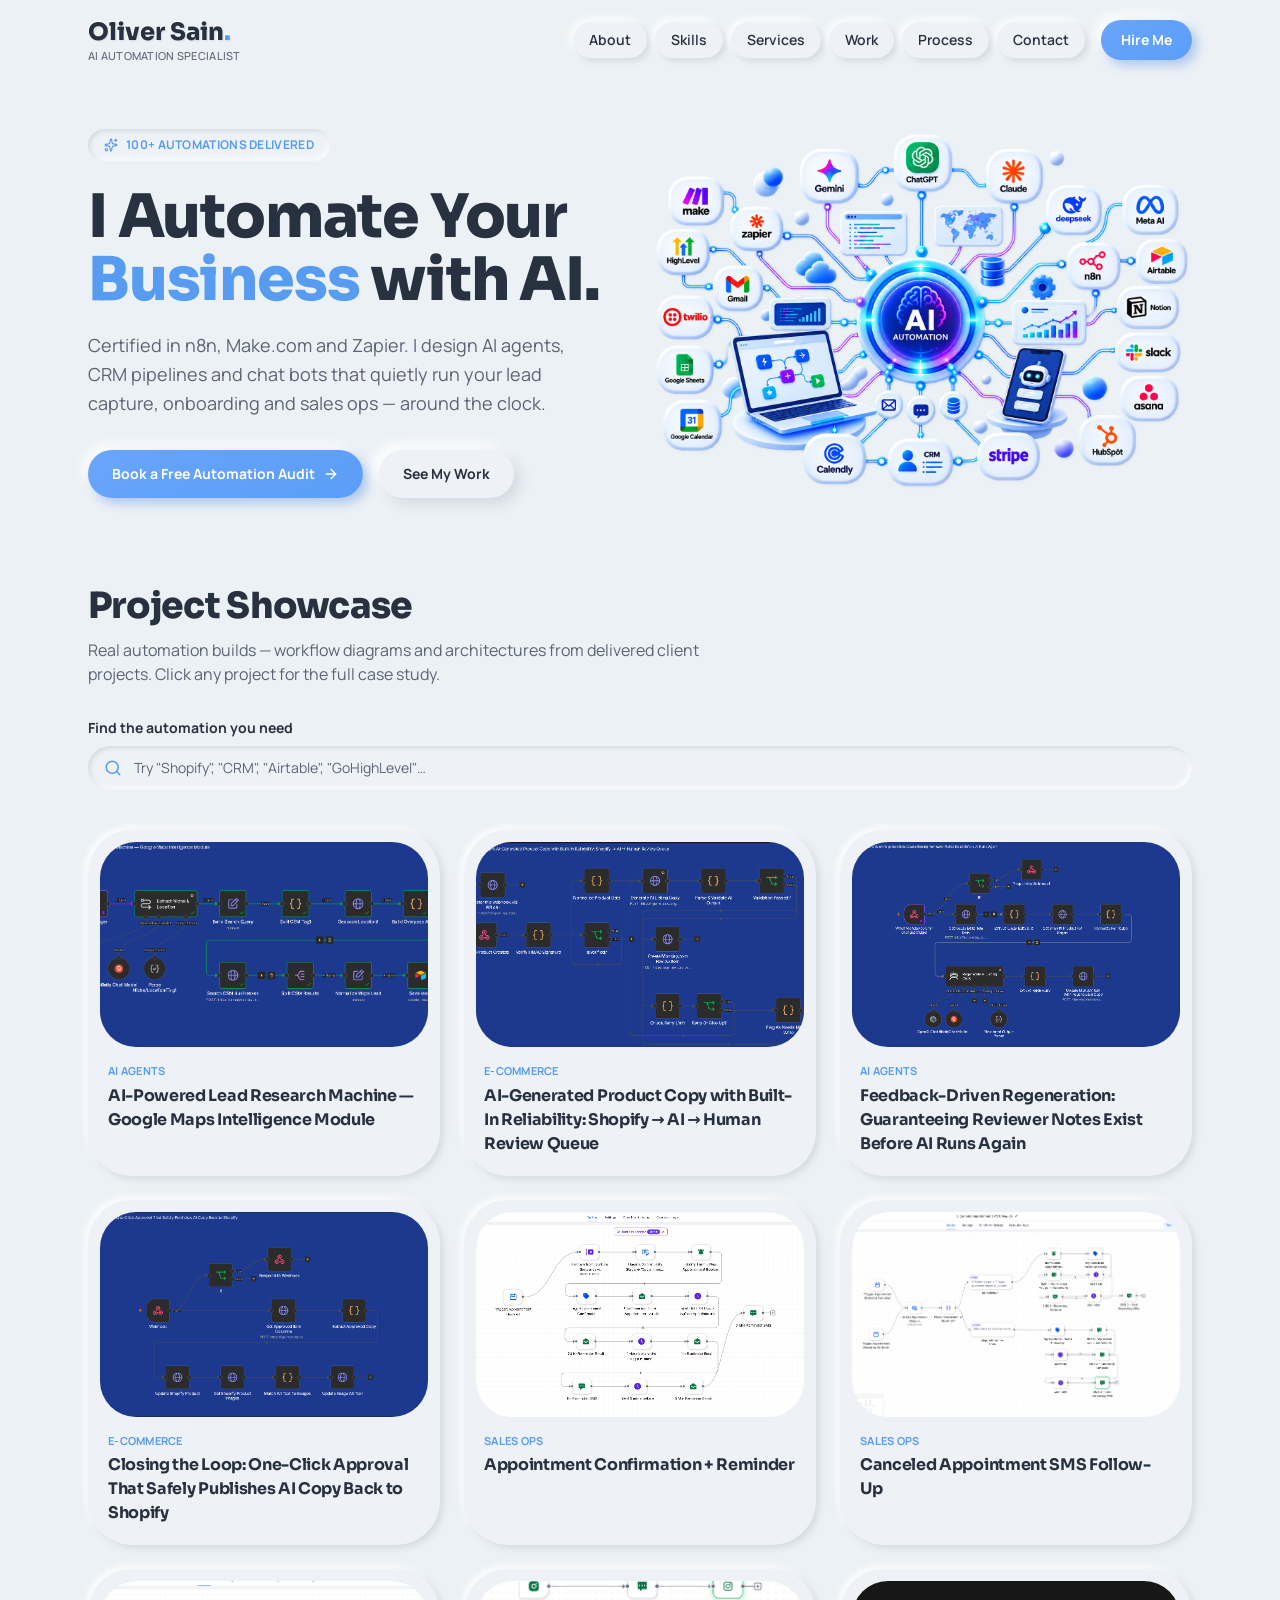
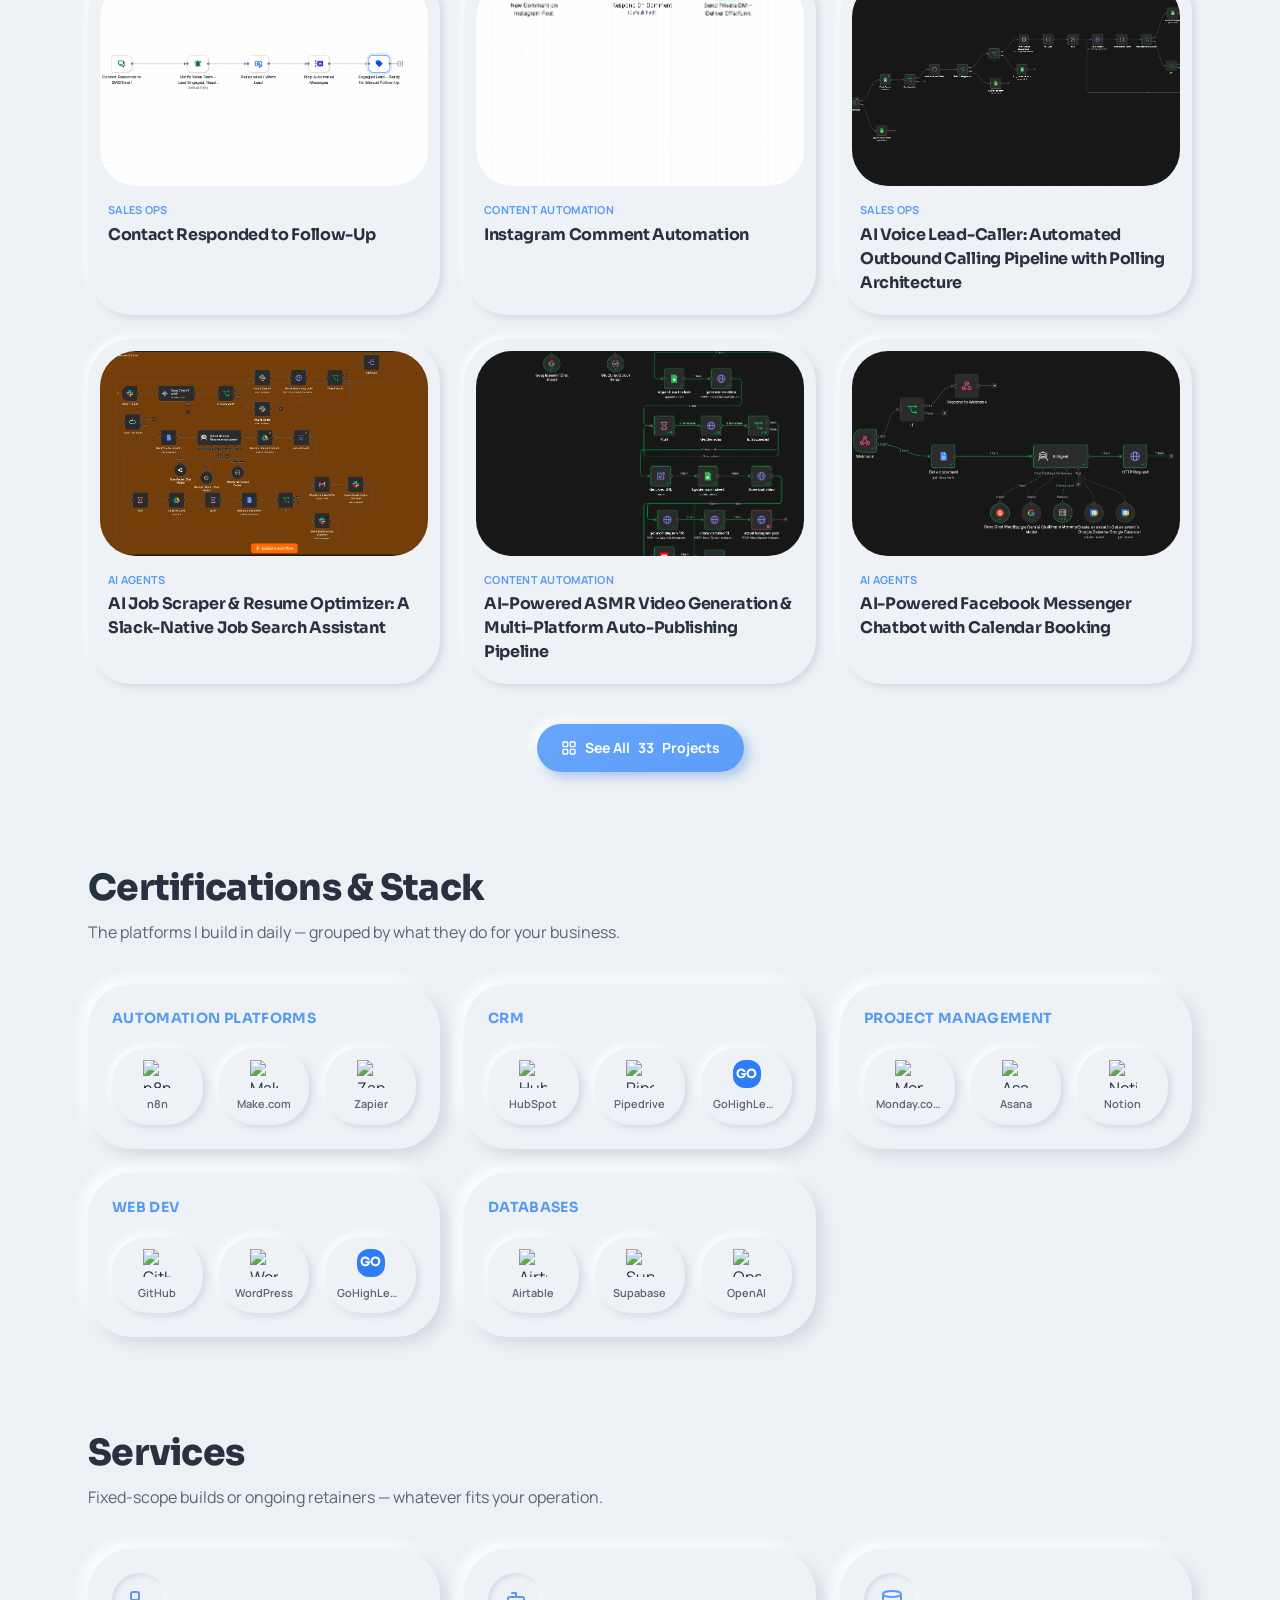
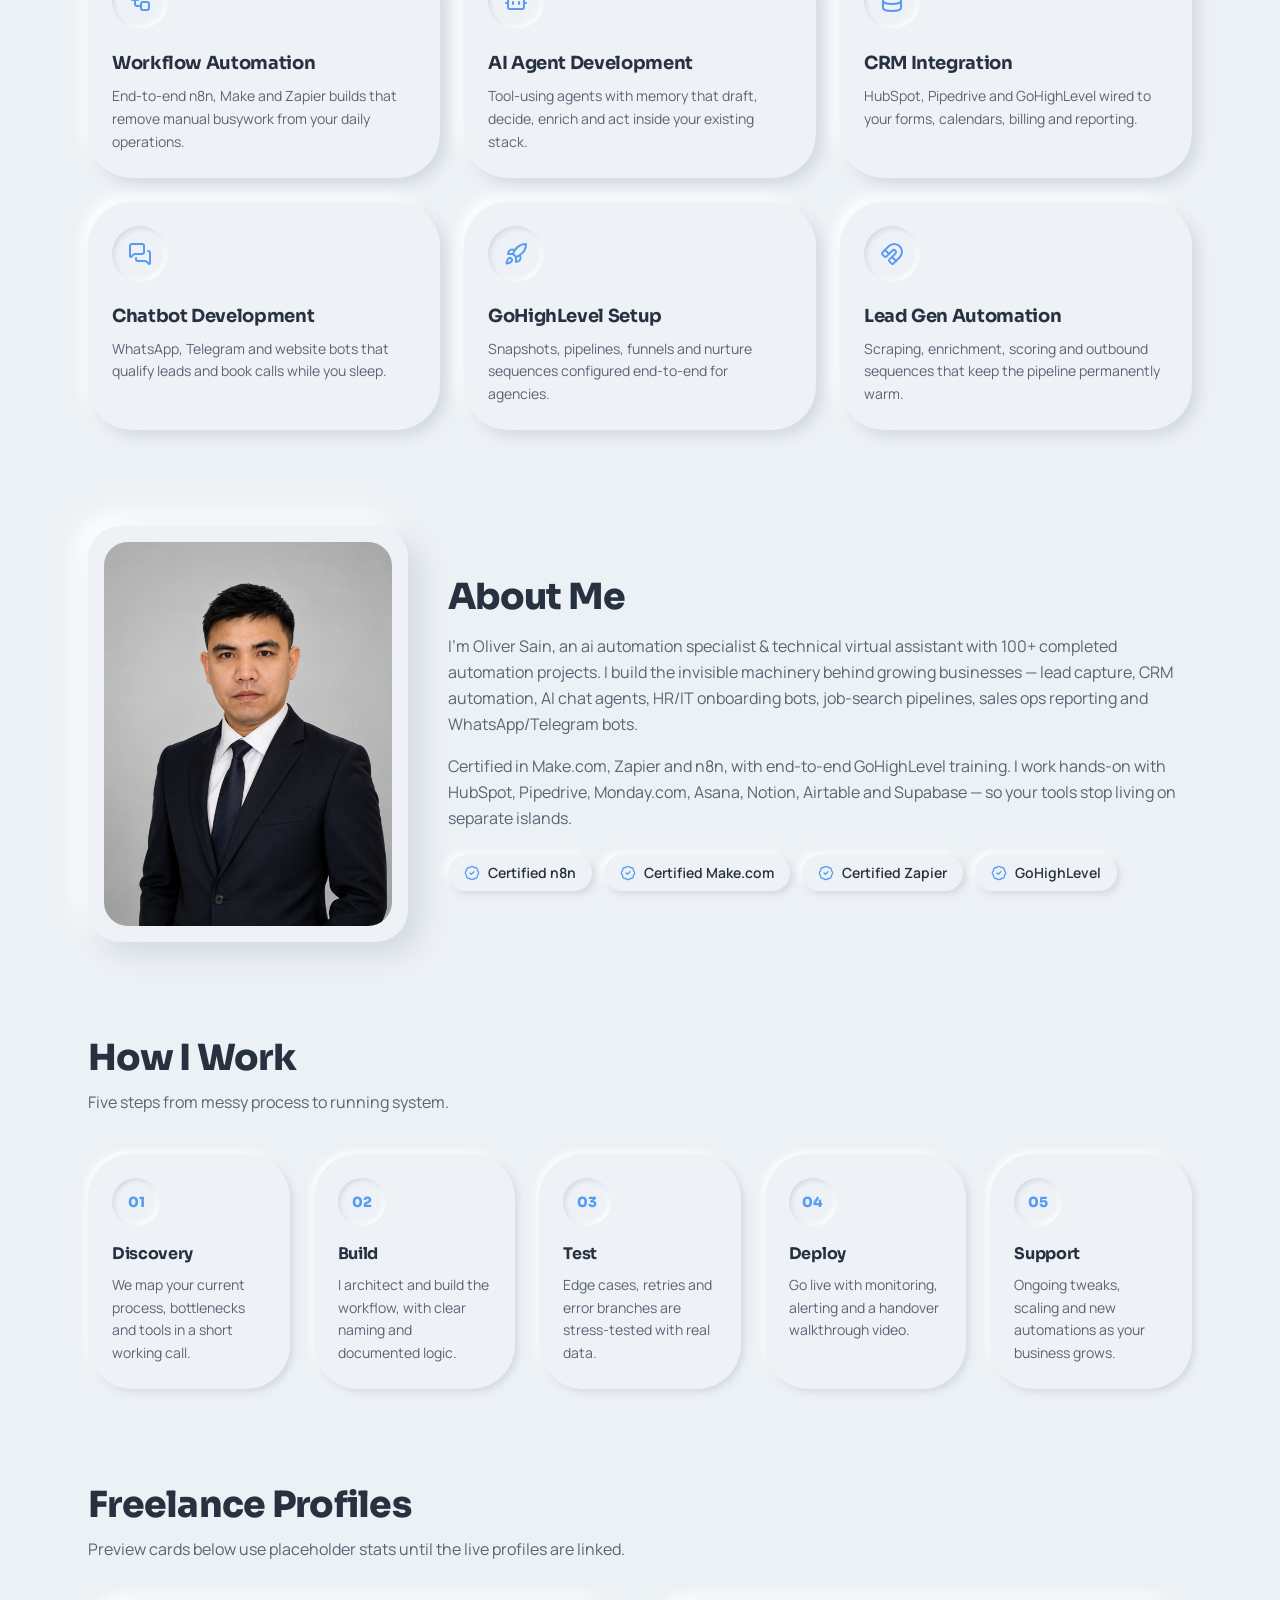
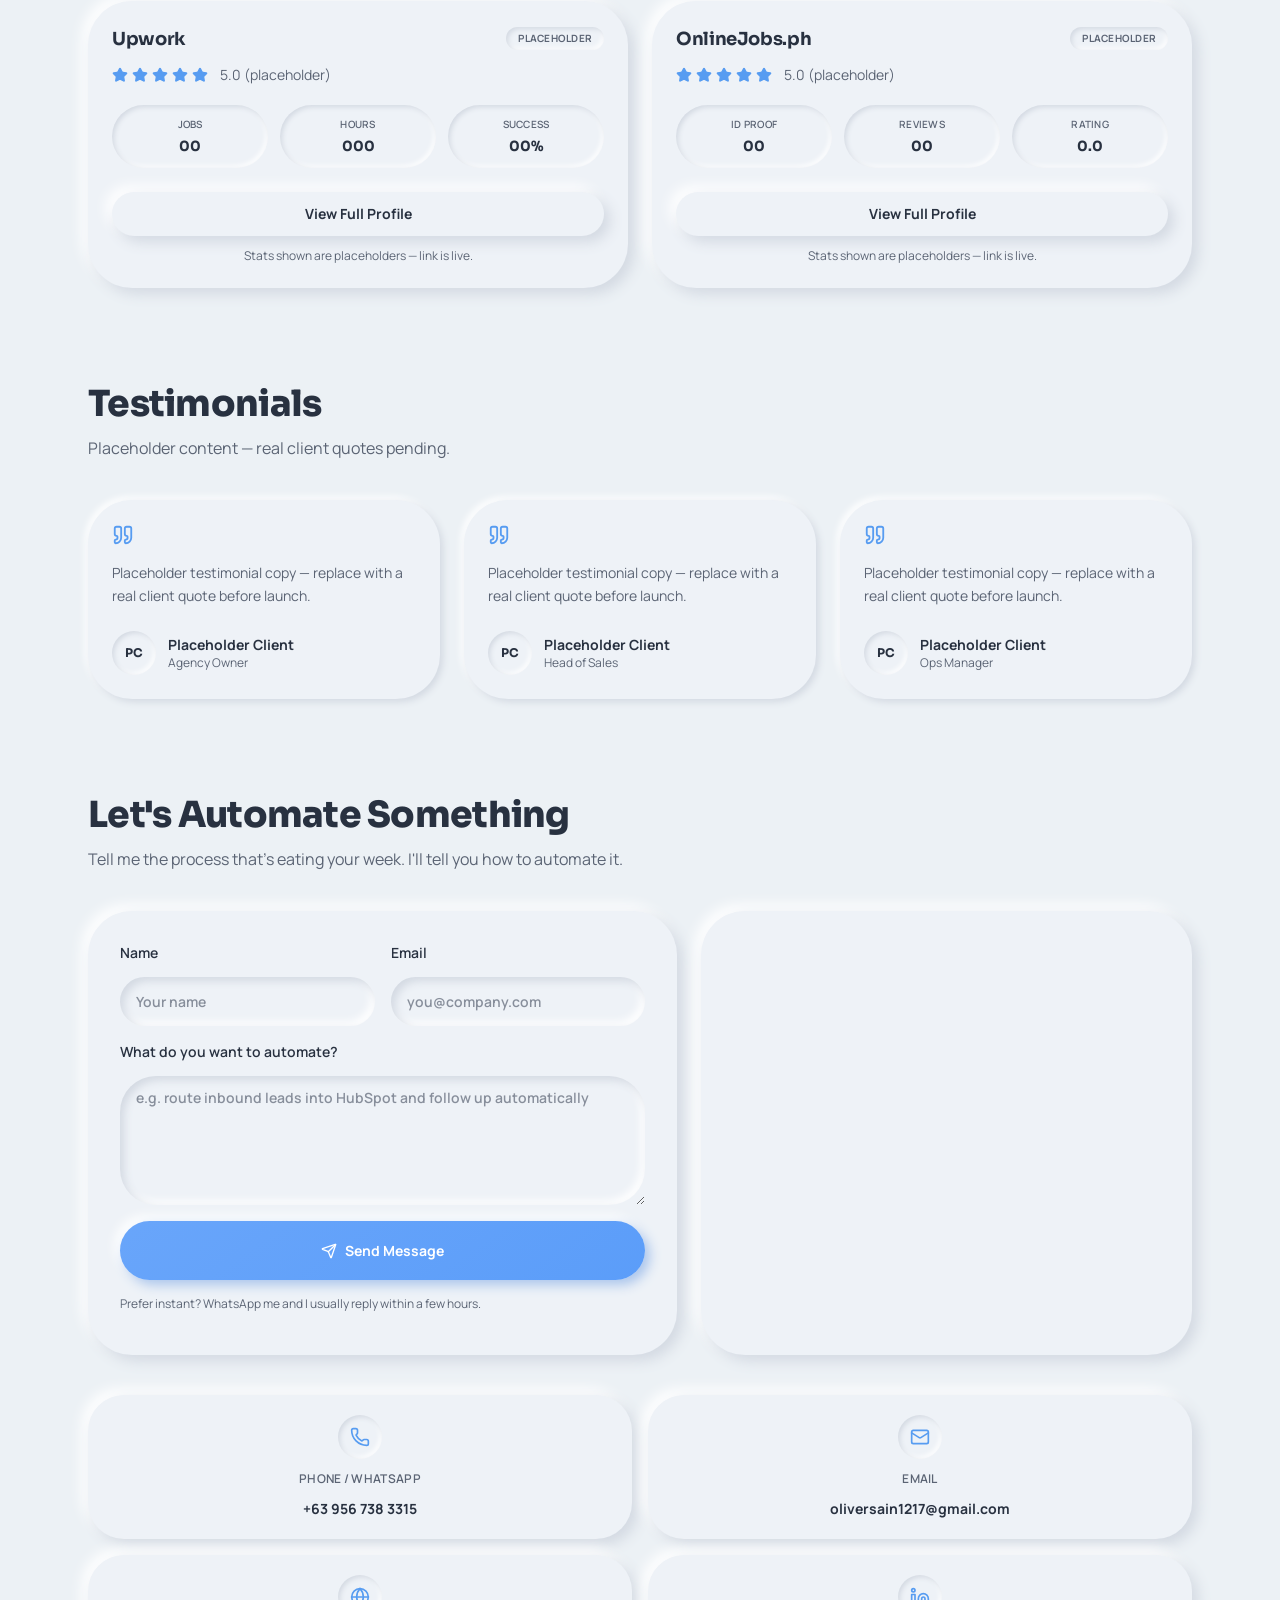
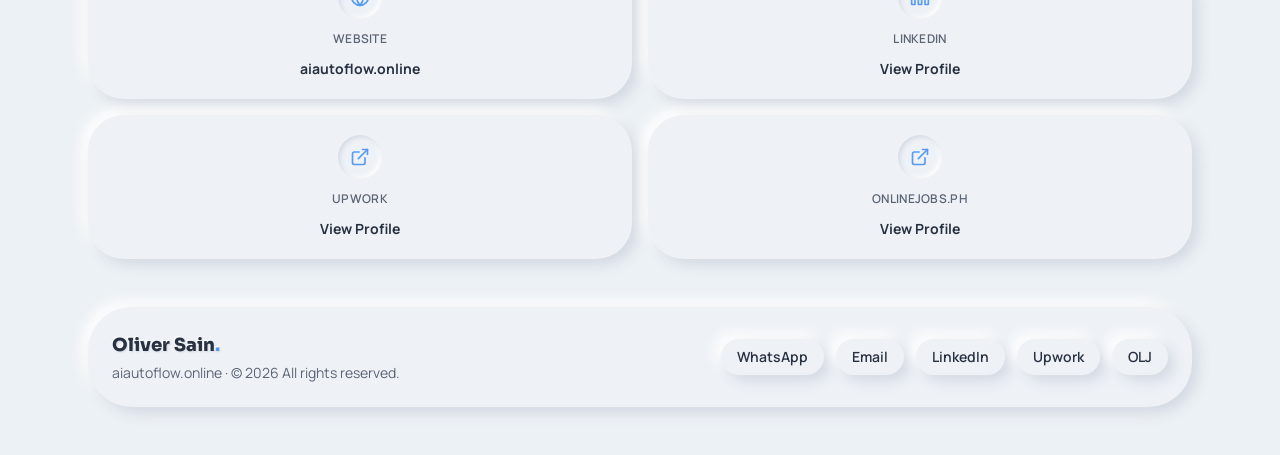
==== commit 267d7f35: "Update index.html" ====
--- a/index.html
+++ b/index.html
@@ -332,8 +332,8 @@
                     <dt class="text-[10px] font-semibold tracking-wide text-ink-soft uppercase">Success</dt>
                     <dd class="mt-1 font-display text-sm font-bold">00%</dd>
                   </div>
-                </dl><a href="#upwork-placeholder" class="nm-press mt-6 block rounded-2xl px-5 py-3 text-center text-sm font-bold">View Full Profile</a>
-                <p class="mt-3 text-center text-xs text-ink-soft">Mock-up preview — real link coming soon.</p>
+                </dl><a href="https://www.upwork.com/freelancers/~01d2db88684bb2a839?mp_source=share" target="_blank" rel="noopener noreferrer" class="nm-press mt-6 block rounded-2xl px-5 py-3 text-center text-sm font-bold">View Full Profile</a>
+                <p class="mt-3 text-center text-xs text-ink-soft">Stats shown are placeholders — link is live.</p>
               </div>
             </div>
             <div style="transition-delay:80ms" class="reveal  ">
@@ -365,8 +365,8 @@
                     <dt class="text-[10px] font-semibold tracking-wide text-ink-soft uppercase">Rating</dt>
                     <dd class="mt-1 font-display text-sm font-bold">0.0</dd>
                   </div>
-                </dl><a href="#olj-placeholder" class="nm-press mt-6 block rounded-2xl px-5 py-3 text-center text-sm font-bold">View Full Profile</a>
-                <p class="mt-3 text-center text-xs text-ink-soft">Mock-up preview — real link coming soon.</p>
+                </dl><a href="https://www.onlinejobs.ph/jobseekers/info/5363334" target="_blank" rel="noopener noreferrer" class="nm-press mt-6 block rounded-2xl px-5 py-3 text-center text-sm font-bold">View Full Profile</a>
+                <p class="mt-3 text-center text-xs text-ink-soft">Stats shown are placeholders — link is live.</p>
               </div>
             </div>
           </div>
@@ -428,7 +428,7 @@
             </div>
           </div>
           <div style="transition-delay:0ms" class="reveal  mt-10">
-            <div class="grid gap-4 sm:grid-cols-2 lg:grid-cols-5"><a href="https://wa.me/639567383315" target="_blank" rel="noopener noreferrer" class="nm-press flex flex-col items-center gap-3 rounded-2xl p-5 text-center"><span class="nm-inset-sm grid size-11 place-items-center rounded-2xl"><svg xmlns="http://www.w3.org/2000/svg" width="20" height="20" viewBox="0 0 24 24" fill="none" stroke="currentColor" stroke-width="2" stroke-linecap="round" stroke-linejoin="round" class="lucide lucide-phone text-primary" aria-hidden="true">
+            <div class="grid gap-4 sm:grid-cols-2 lg:grid-cols-6"><a href="https://wa.me/639567383315" target="_blank" rel="noopener noreferrer" class="nm-press flex flex-col items-center gap-3 rounded-2xl p-5 text-center"><span class="nm-inset-sm grid size-11 place-items-center rounded-2xl"><svg xmlns="http://www.w3.org/2000/svg" width="20" height="20" viewBox="0 0 24 24" fill="none" stroke="currentColor" stroke-width="2" stroke-linecap="round" stroke-linejoin="round" class="lucide lucide-phone text-primary" aria-hidden="true">
                     <path d="M13.832 16.568a1 1 0 0 0 1.213-.303l.355-.465A2 2 0 0 1 17 15h3a2 2 0 0 1 2 2v3a2 2 0 0 1-2 2A18 18 0 0 1 2 4a2 2 0 0 1 2-2h3a2 2 0 0 1 2 2v3a2 2 0 0 1-.8 1.6l-.468.351a1 1 0 0 0-.292 1.233 14 14 0 0 0 6.392 6.384"></path>
                   </svg></span><span class="block text-xs font-semibold tracking-wide text-ink-soft uppercase">Phone / WhatsApp</span><span class="block w-full truncate text-sm font-bold">+63 956 738 3315</span></a><a href="mailto:oliversain1217@gmail.com" class="nm-press flex flex-col items-center gap-3 rounded-2xl p-5 text-center"><span class="nm-inset-sm grid size-11 place-items-center rounded-2xl"><svg xmlns="http://www.w3.org/2000/svg" width="20" height="20" viewBox="0 0 24 24" fill="none" stroke="currentColor" stroke-width="2" stroke-linecap="round" stroke-linejoin="round" class="lucide lucide-mail text-primary" aria-hidden="true">
                     <path d="m22 7-8.991 5.727a2 2 0 0 1-2.009 0L2 7"></path>
@@ -437,11 +437,15 @@
                     <circle cx="12" cy="12" r="10"></circle>
                     <path d="M12 2a14.5 14.5 0 0 0 0 20 14.5 14.5 0 0 0 0-20"></path>
                     <path d="M2 12h20"></path>
-                  </svg></span><span class="block text-xs font-semibold tracking-wide text-ink-soft uppercase">Website</span><span class="block w-full truncate text-sm font-bold">aiautoflow.online</span></a><a href="#upwork-placeholder" class="nm-press flex flex-col items-center gap-3 rounded-2xl p-5 text-center"><span class="nm-inset-sm grid size-11 place-items-center rounded-2xl"><svg xmlns="http://www.w3.org/2000/svg" width="20" height="20" viewBox="0 0 24 24" fill="none" stroke="currentColor" stroke-width="2" stroke-linecap="round" stroke-linejoin="round" class="lucide lucide-external-link text-primary" aria-hidden="true">
+                  </svg></span><span class="block text-xs font-semibold tracking-wide text-ink-soft uppercase">Website</span><span class="block w-full truncate text-sm font-bold">aiautoflow.online</span></a><a href="https://www.linkedin.com/in/oliver-sain-038130435/" target="_blank" rel="noopener noreferrer" class="nm-press flex flex-col items-center gap-3 rounded-2xl p-5 text-center"><span class="nm-inset-sm grid size-11 place-items-center rounded-2xl"><svg xmlns="http://www.w3.org/2000/svg" width="20" height="20" viewBox="0 0 24 24" fill="none" stroke="currentColor" stroke-width="2" stroke-linecap="round" stroke-linejoin="round" class="lucide lucide-linkedin text-primary" aria-hidden="true">
+                    <path d="M16 8a6 6 0 0 1 6 6v7h-4v-7a2 2 0 0 0-2-2 2 2 0 0 0-2 2v7h-4v-7a6 6 0 0 1 6-6z"></path>
+                    <rect width="4" height="12" x="2" y="9"></rect>
+                    <circle cx="4" cy="4" r="2"></circle>
+                  </svg></span><span class="block text-xs font-semibold tracking-wide text-ink-soft uppercase">LinkedIn</span><span class="block w-full truncate text-sm font-bold">View Profile</span></a><a href="https://www.upwork.com/freelancers/~01d2db88684bb2a839?mp_source=share" target="_blank" rel="noopener noreferrer" class="nm-press flex flex-col items-center gap-3 rounded-2xl p-5 text-center"><span class="nm-inset-sm grid size-11 place-items-center rounded-2xl"><svg xmlns="http://www.w3.org/2000/svg" width="20" height="20" viewBox="0 0 24 24" fill="none" stroke="currentColor" stroke-width="2" stroke-linecap="round" stroke-linejoin="round" class="lucide lucide-external-link text-primary" aria-hidden="true">
                     <path d="M15 3h6v6"></path>
                     <path d="M10 14 21 3"></path>
                     <path d="M18 13v6a2 2 0 0 1-2 2H5a2 2 0 0 1-2-2V8a2 2 0 0 1 2-2h6"></path>
-                  </svg></span><span class="block text-xs font-semibold tracking-wide text-ink-soft uppercase">Upwork</span><span class="block w-full truncate text-sm font-bold">View Profile</span></a><a href="#olj-placeholder" class="nm-press flex flex-col items-center gap-3 rounded-2xl p-5 text-center"><span class="nm-inset-sm grid size-11 place-items-center rounded-2xl"><svg xmlns="http://www.w3.org/2000/svg" width="20" height="20" viewBox="0 0 24 24" fill="none" stroke="currentColor" stroke-width="2" stroke-linecap="round" stroke-linejoin="round" class="lucide lucide-external-link text-primary" aria-hidden="true">
+                  </svg></span><span class="block text-xs font-semibold tracking-wide text-ink-soft uppercase">Upwork</span><span class="block w-full truncate text-sm font-bold">View Profile</span></a><a href="https://www.onlinejobs.ph/jobseekers/info/5363334" target="_blank" rel="noopener noreferrer" class="nm-press flex flex-col items-center gap-3 rounded-2xl p-5 text-center"><span class="nm-inset-sm grid size-11 place-items-center rounded-2xl"><svg xmlns="http://www.w3.org/2000/svg" width="20" height="20" viewBox="0 0 24 24" fill="none" stroke="currentColor" stroke-width="2" stroke-linecap="round" stroke-linejoin="round" class="lucide lucide-external-link text-primary" aria-hidden="true">
                     <path d="M15 3h6v6"></path>
                     <path d="M10 14 21 3"></path>
                     <path d="M18 13v6a2 2 0 0 1-2 2H5a2 2 0 0 1-2-2V8a2 2 0 0 1 2-2h6"></path>
@@ -456,7 +460,7 @@
             <p class="mt-1 text-sm text-ink-soft">aiautoflow.online<!-- --> · © <!-- -->2026<!-- --> All rights reserved.</p>
           </div>
 
-          <nav aria-label="Footer" class="flex flex-wrap gap-3"><a href="https://wa.me/639567383315" class="nm-press rounded-full px-4 py-2 text-sm font-semibold">WhatsApp</a><a href="mailto:oliversain1217@gmail.com" class="nm-press rounded-full px-4 py-2 text-sm font-semibold">Email</a><a href="#upwork-placeholder" class="nm-press rounded-full px-4 py-2 text-sm font-semibold">Upwork</a><a href="#olj-placeholder" class="nm-press rounded-full px-4 py-2 text-sm font-semibold">OLJ</a></nav>
+          <nav aria-label="Footer" class="flex flex-wrap gap-3"><a href="https://wa.me/639567383315" class="nm-press rounded-full px-4 py-2 text-sm font-semibold">WhatsApp</a><a href="mailto:oliversain1217@gmail.com" class="nm-press rounded-full px-4 py-2 text-sm font-semibold">Email</a><a href="https://www.linkedin.com/in/oliver-sain-038130435/" target="_blank" rel="noopener noreferrer" class="nm-press rounded-full px-4 py-2 text-sm font-semibold">LinkedIn</a><a href="https://www.upwork.com/freelancers/~01d2db88684bb2a839?mp_source=share" target="_blank" rel="noopener noreferrer" class="nm-press rounded-full px-4 py-2 text-sm font-semibold">Upwork</a><a href="https://www.onlinejobs.ph/jobseekers/info/5363334" target="_blank" rel="noopener noreferrer" class="nm-press rounded-full px-4 py-2 text-sm font-semibold">OLJ</a></nav>
         </div>
       </footer>
     </div><!--/$-->
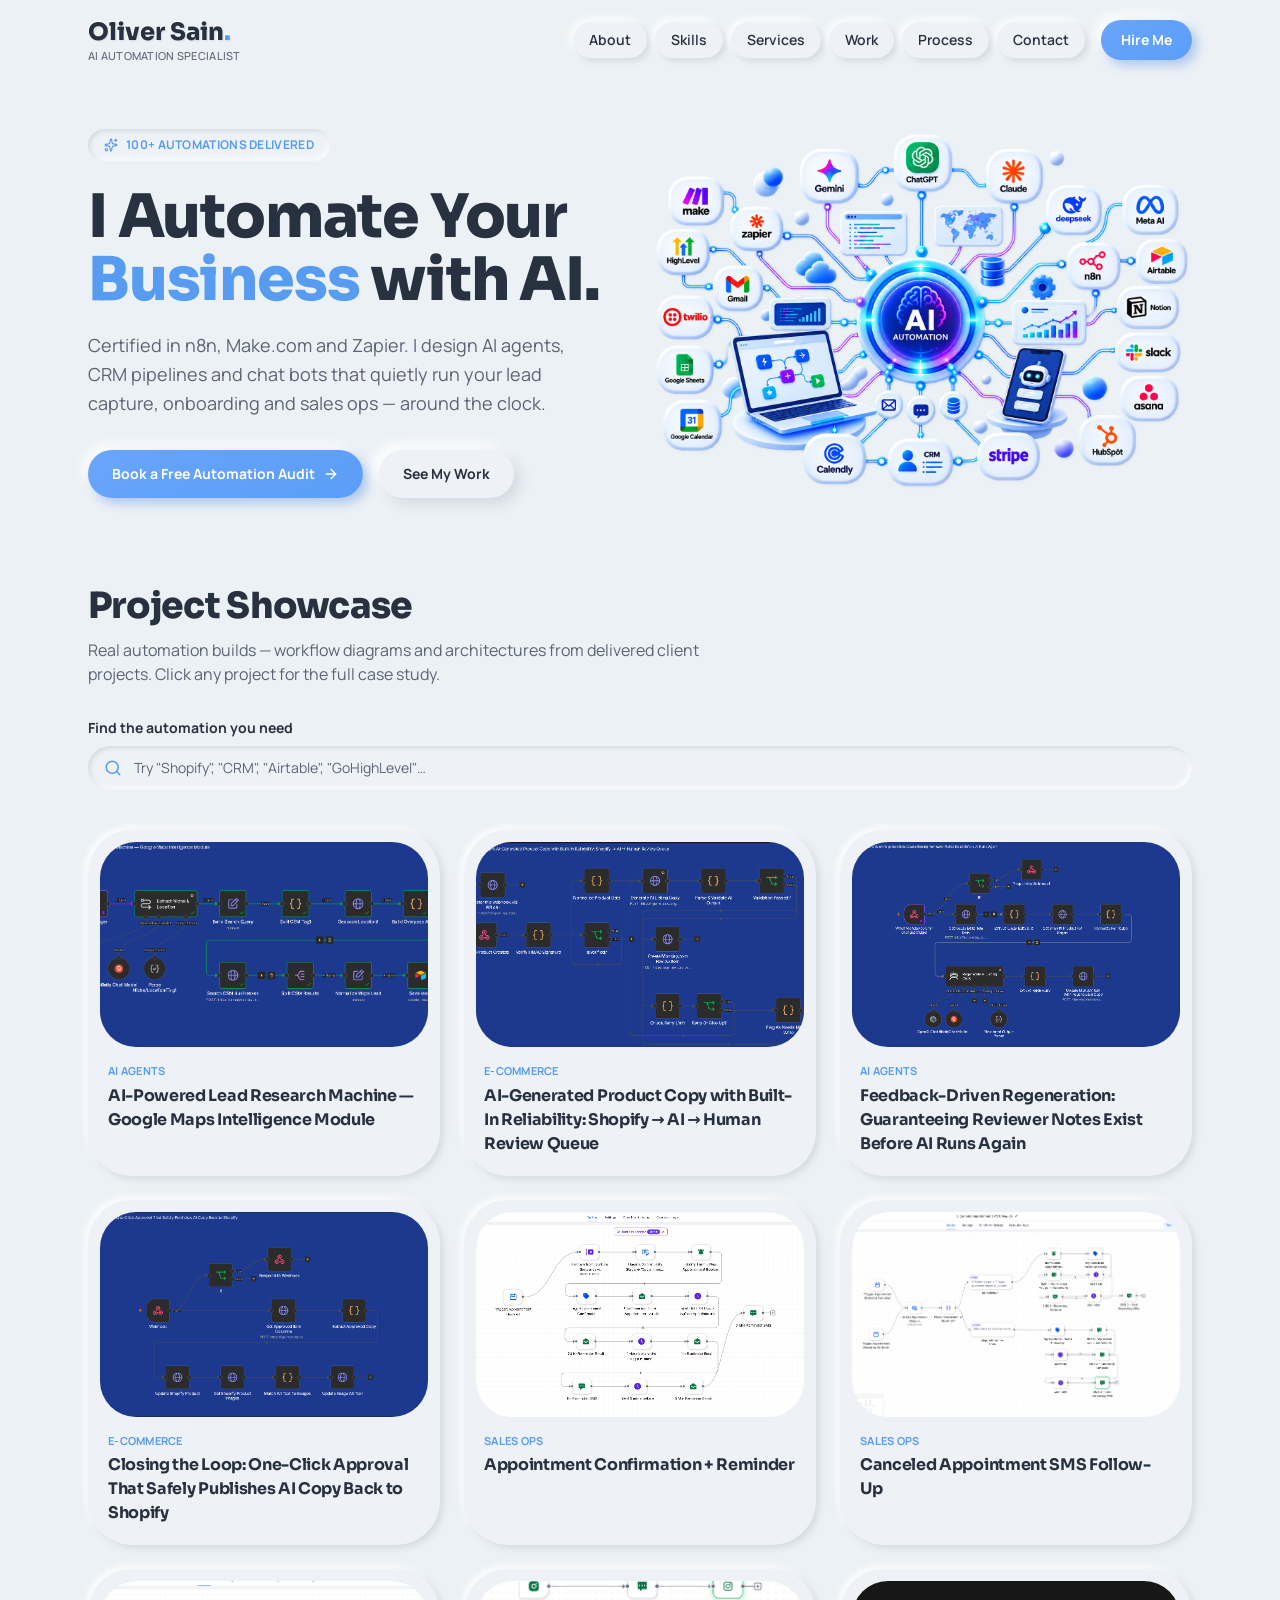
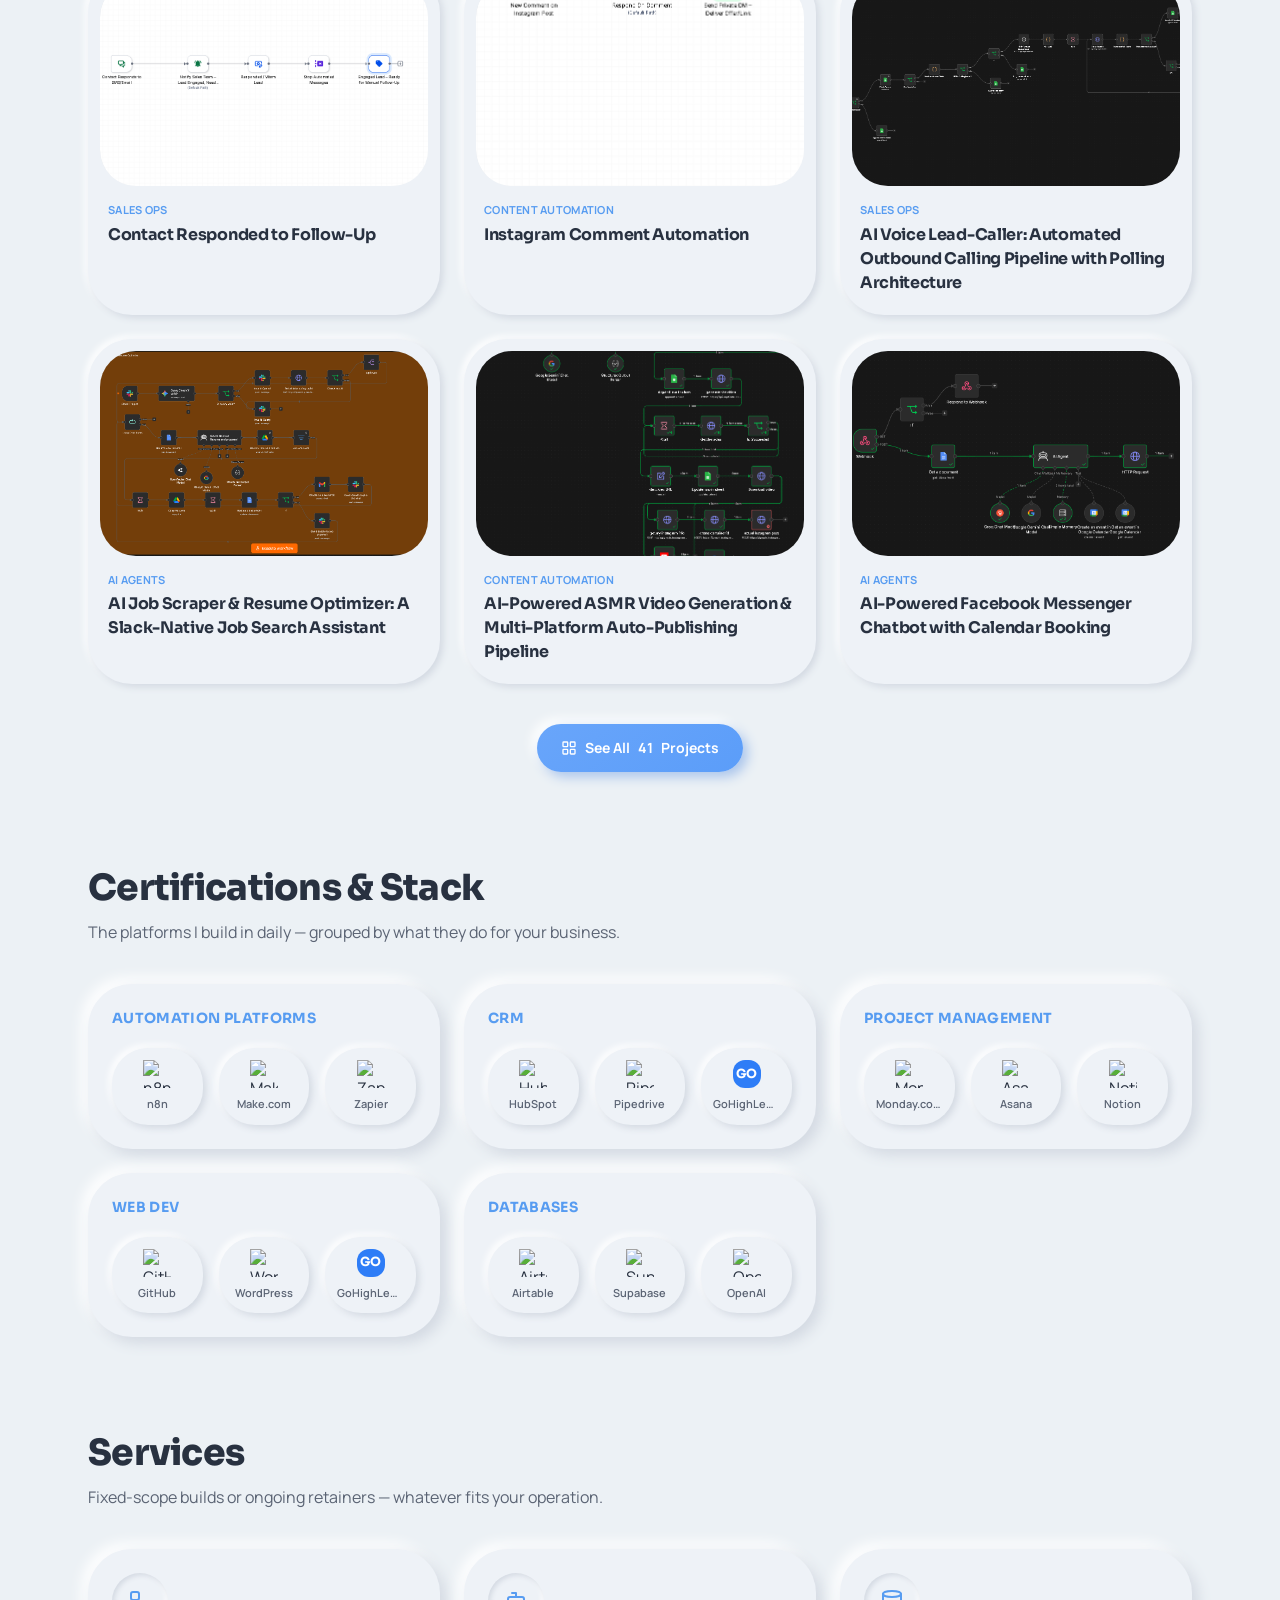
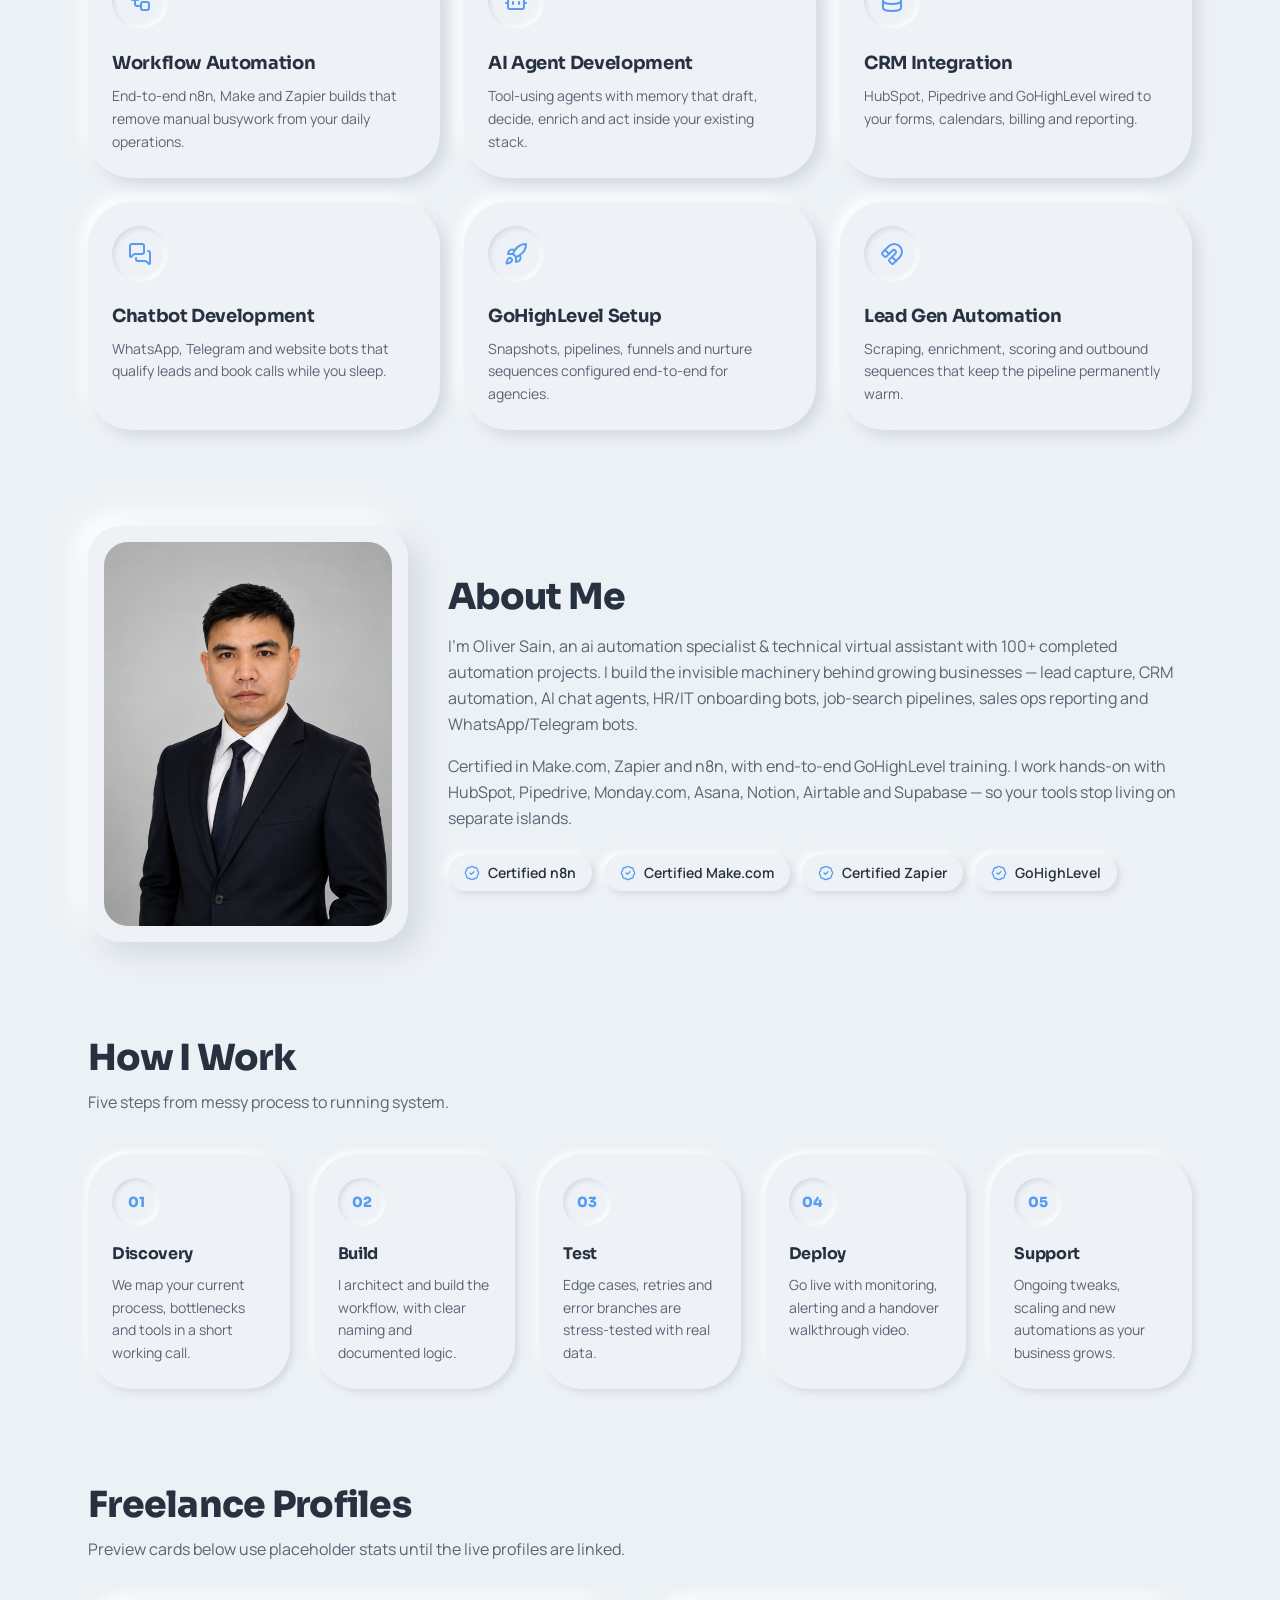
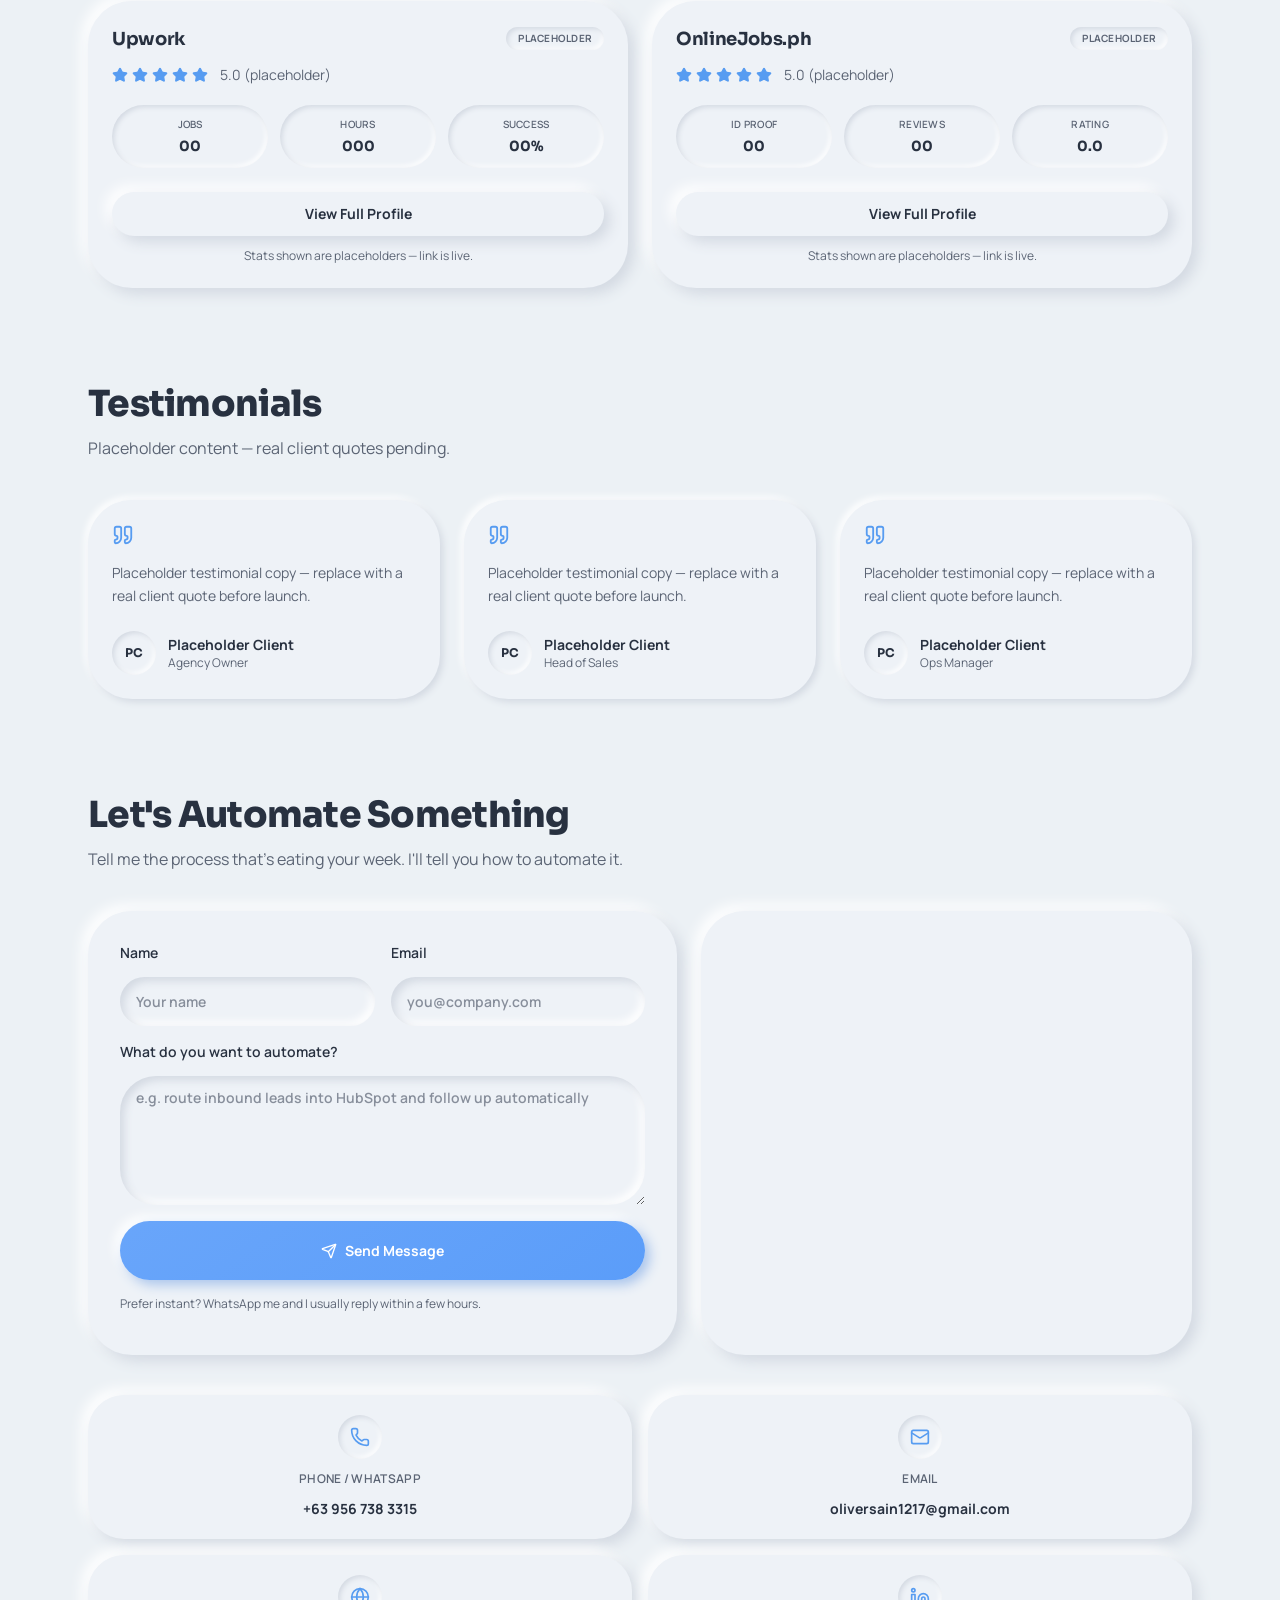
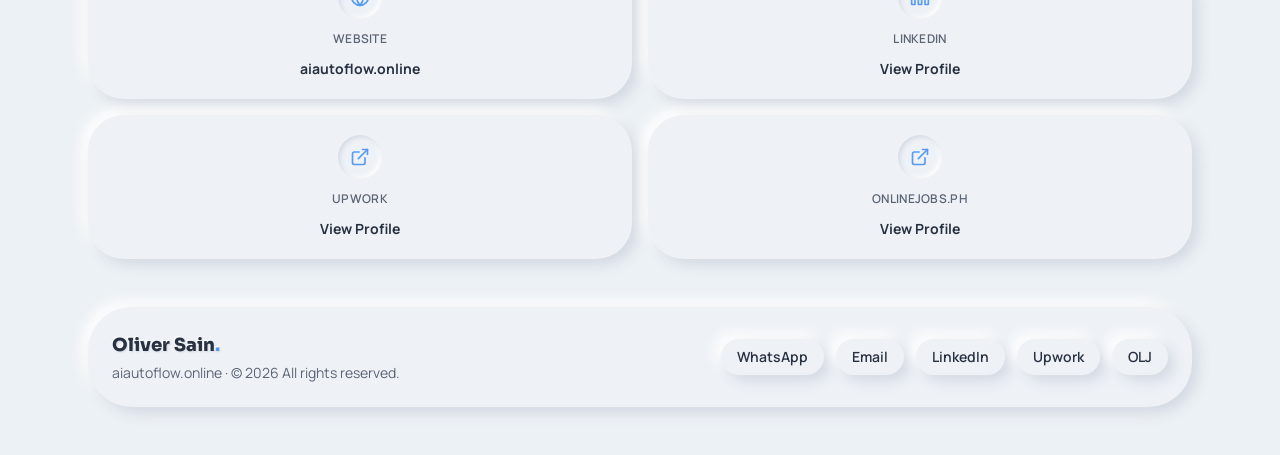
==== commit d055c041: "Update index.html" ====
--- a/index.html
+++ b/index.html
@@ -4,6 +4,16 @@
   <head>
     <meta charSet="utf-8" />
     <meta name="viewport" content="width=device-width, initial-scale=1" />
+
+    <!-- Google tag (gtag.js) -->
+  <script async src="https://www.googletagmanager.com/gtag/js?id=G-PCKYZCL0M0"></script>
+  <script>
+  window.dataLayer = window.dataLayer || [];
+  function gtag(){dataLayer.push(arguments);}
+  gtag('js', new Date());
+  gtag('config', 'G-PCKYZCL0M0');
+  </script>
+    
     <link rel="preload" as="image" href="images/ai-hero-network.png" fetchPriority="high" />
     <link rel="stylesheet" href="styles.css" />
     <link rel="stylesheet" href="https://fonts.googleapis.com/css2?family=Sora:wght@600;700;800&amp;family=Manrope:wght@400;500;600;700&amp;display=swap" data-precedence="default" />
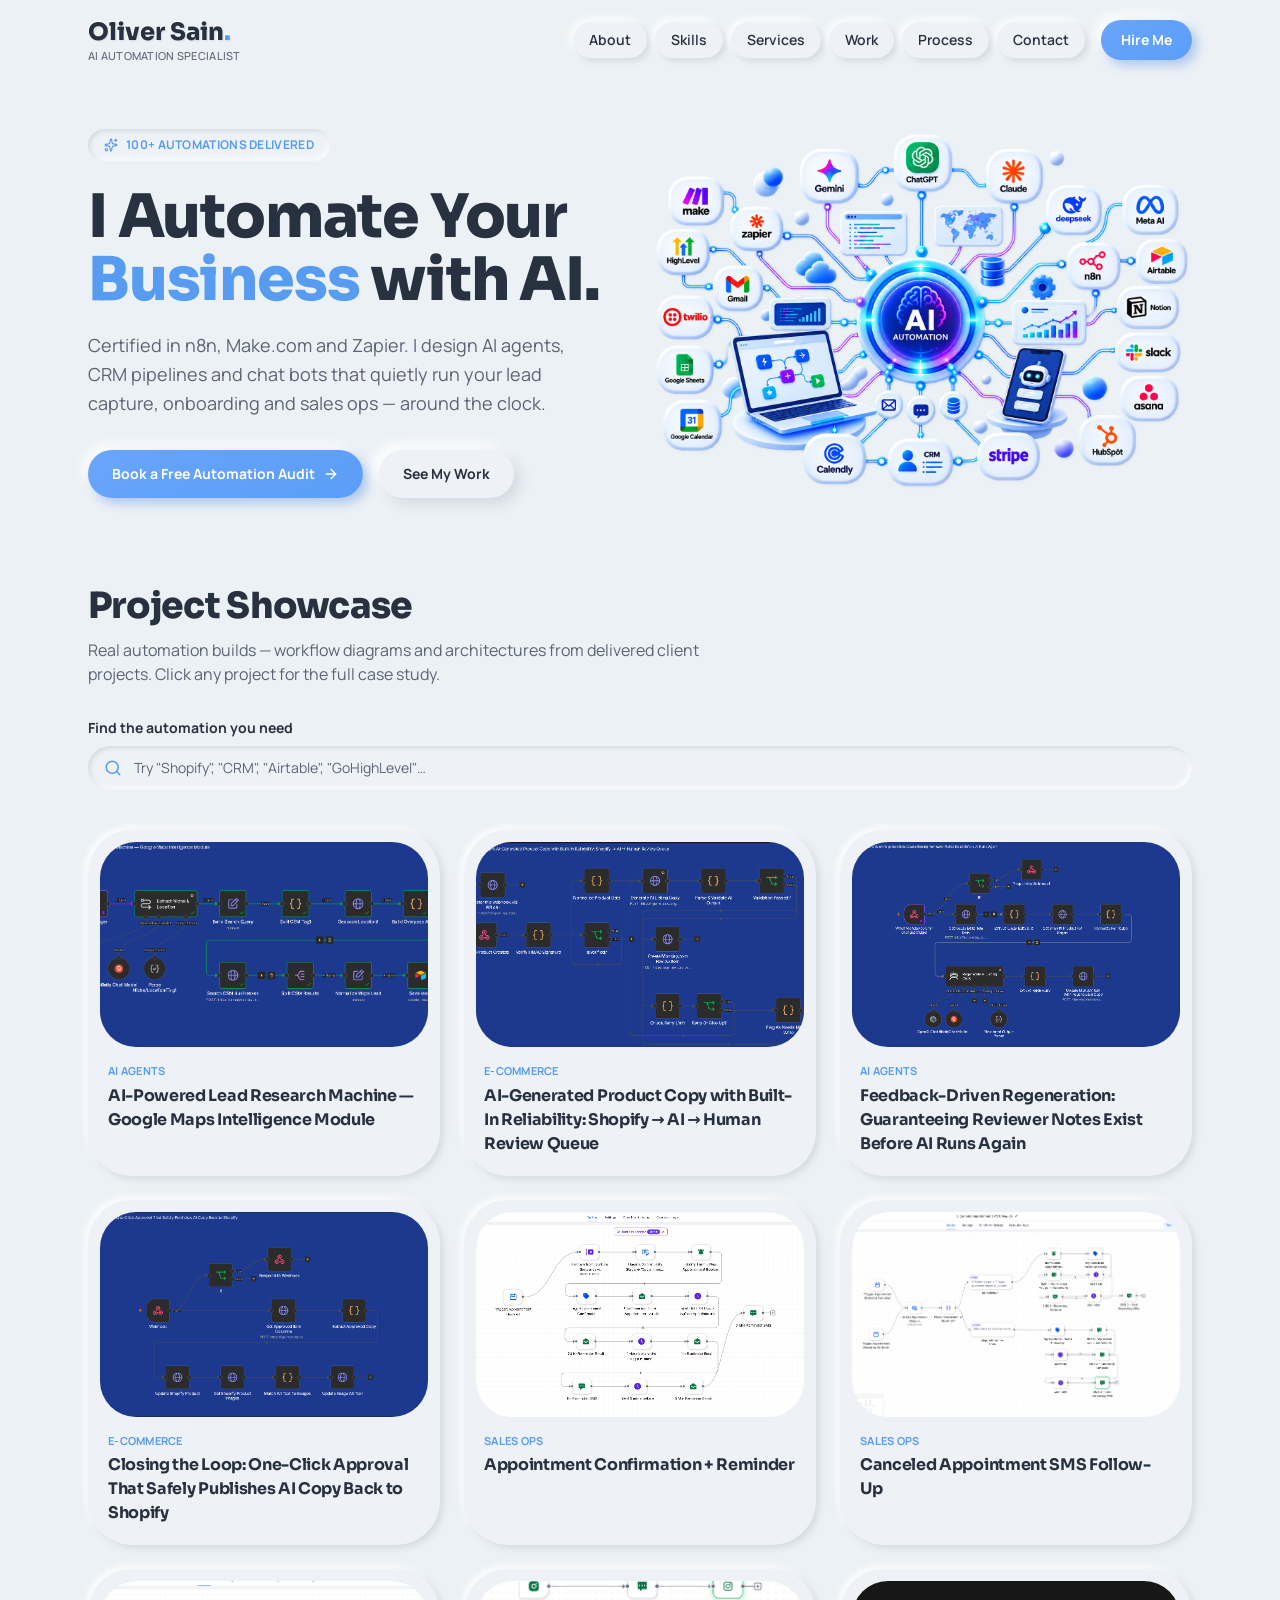
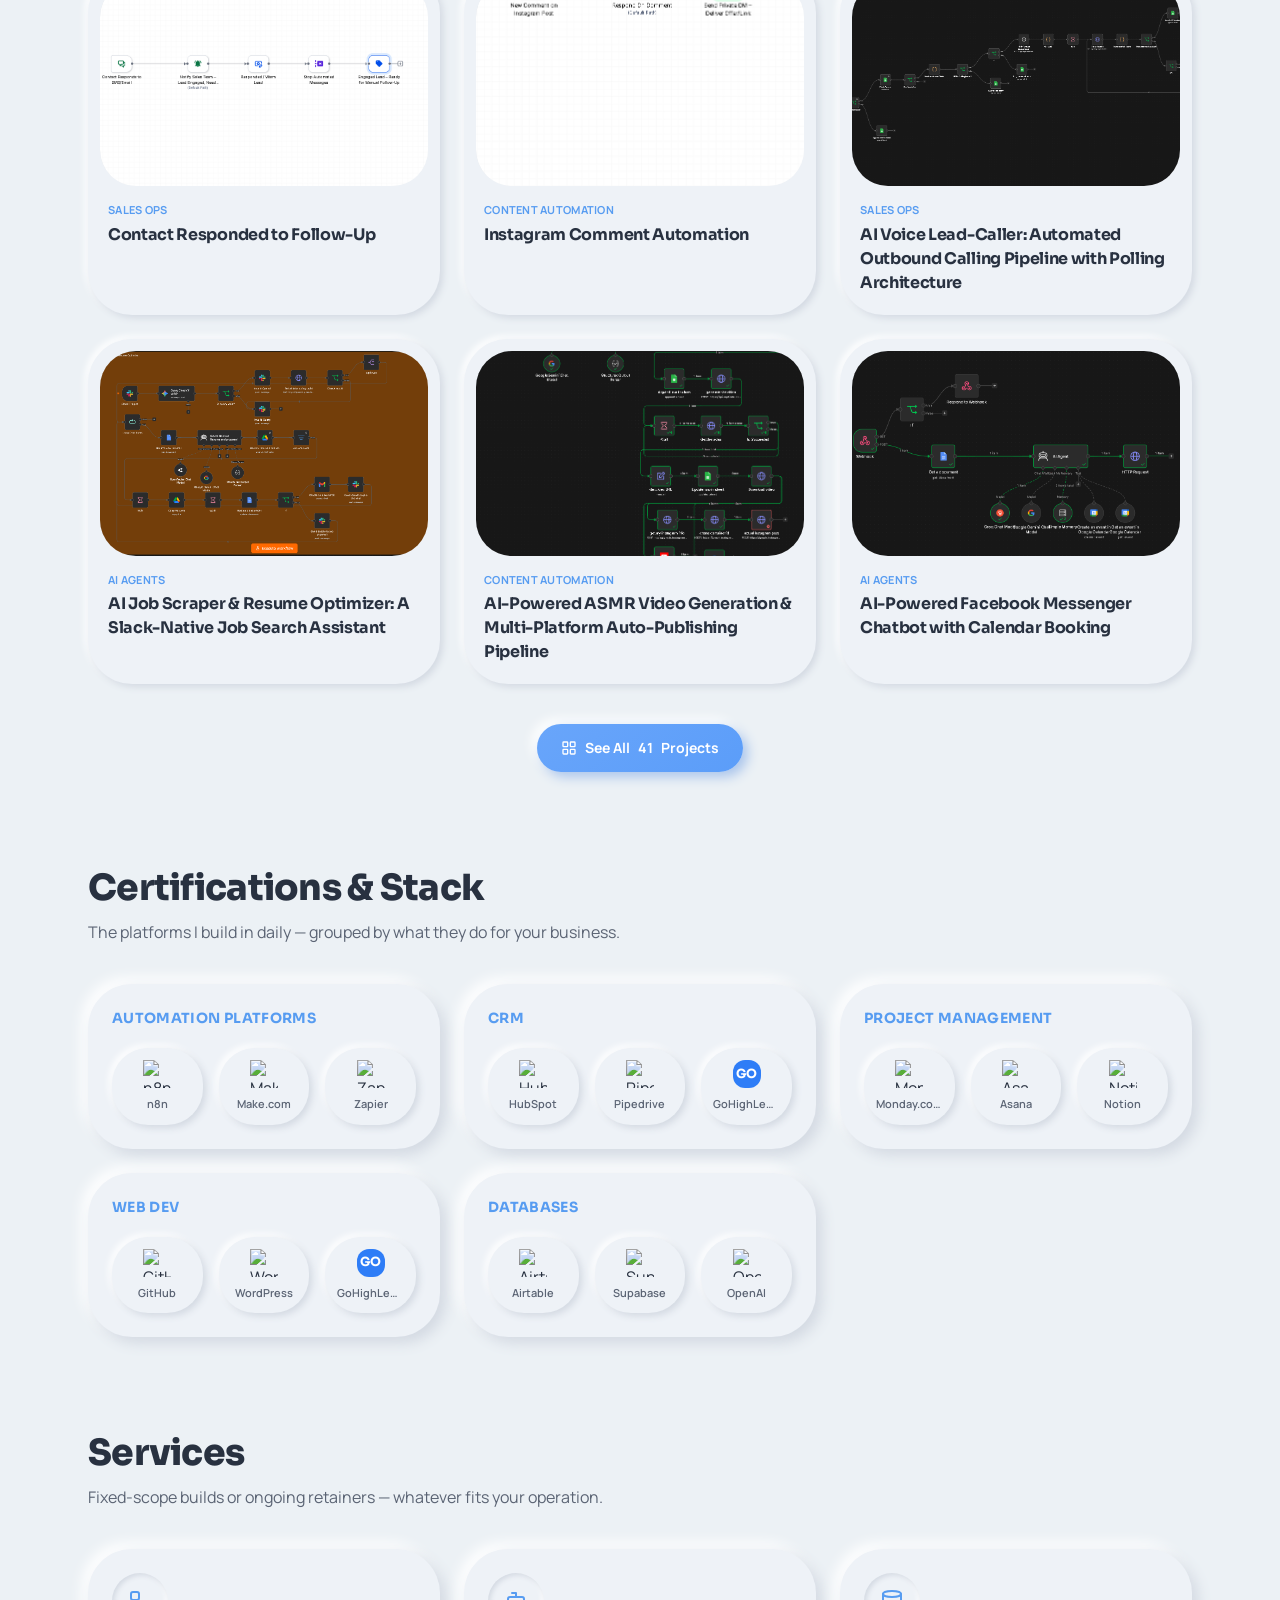
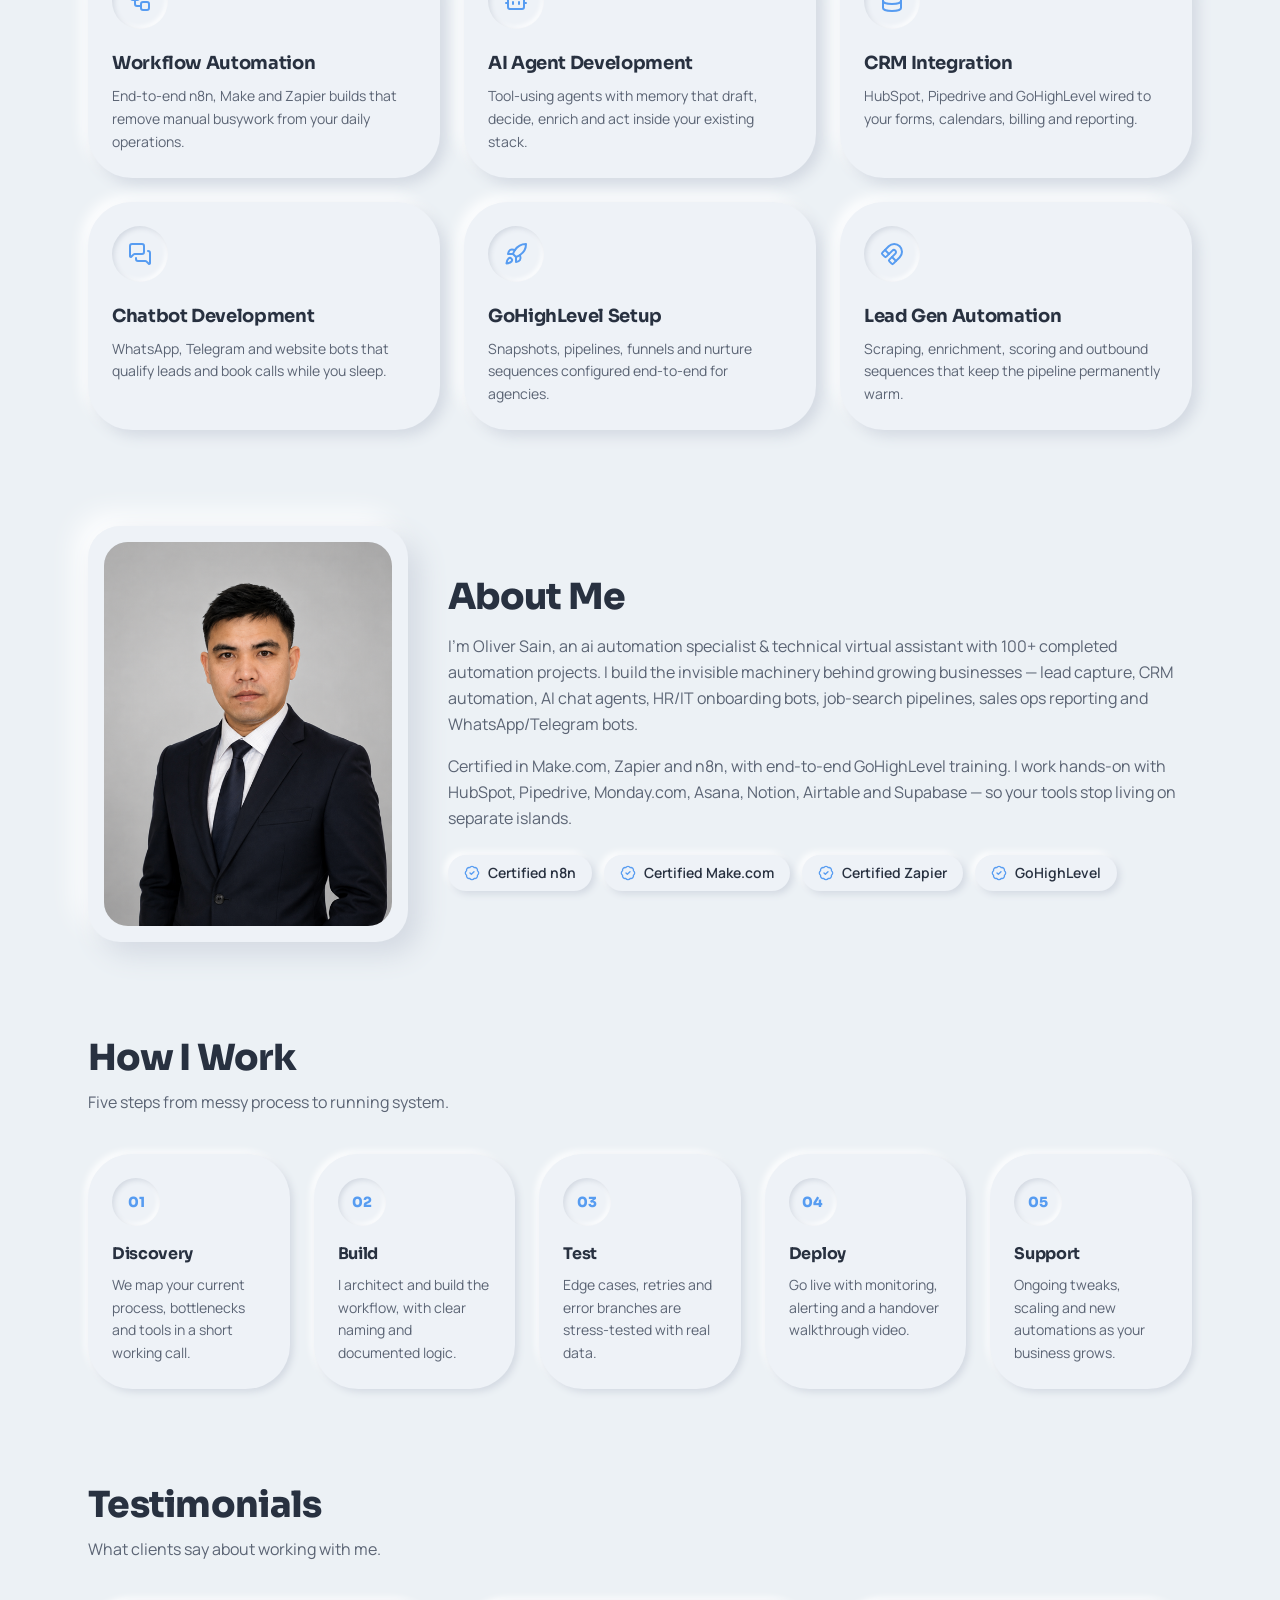
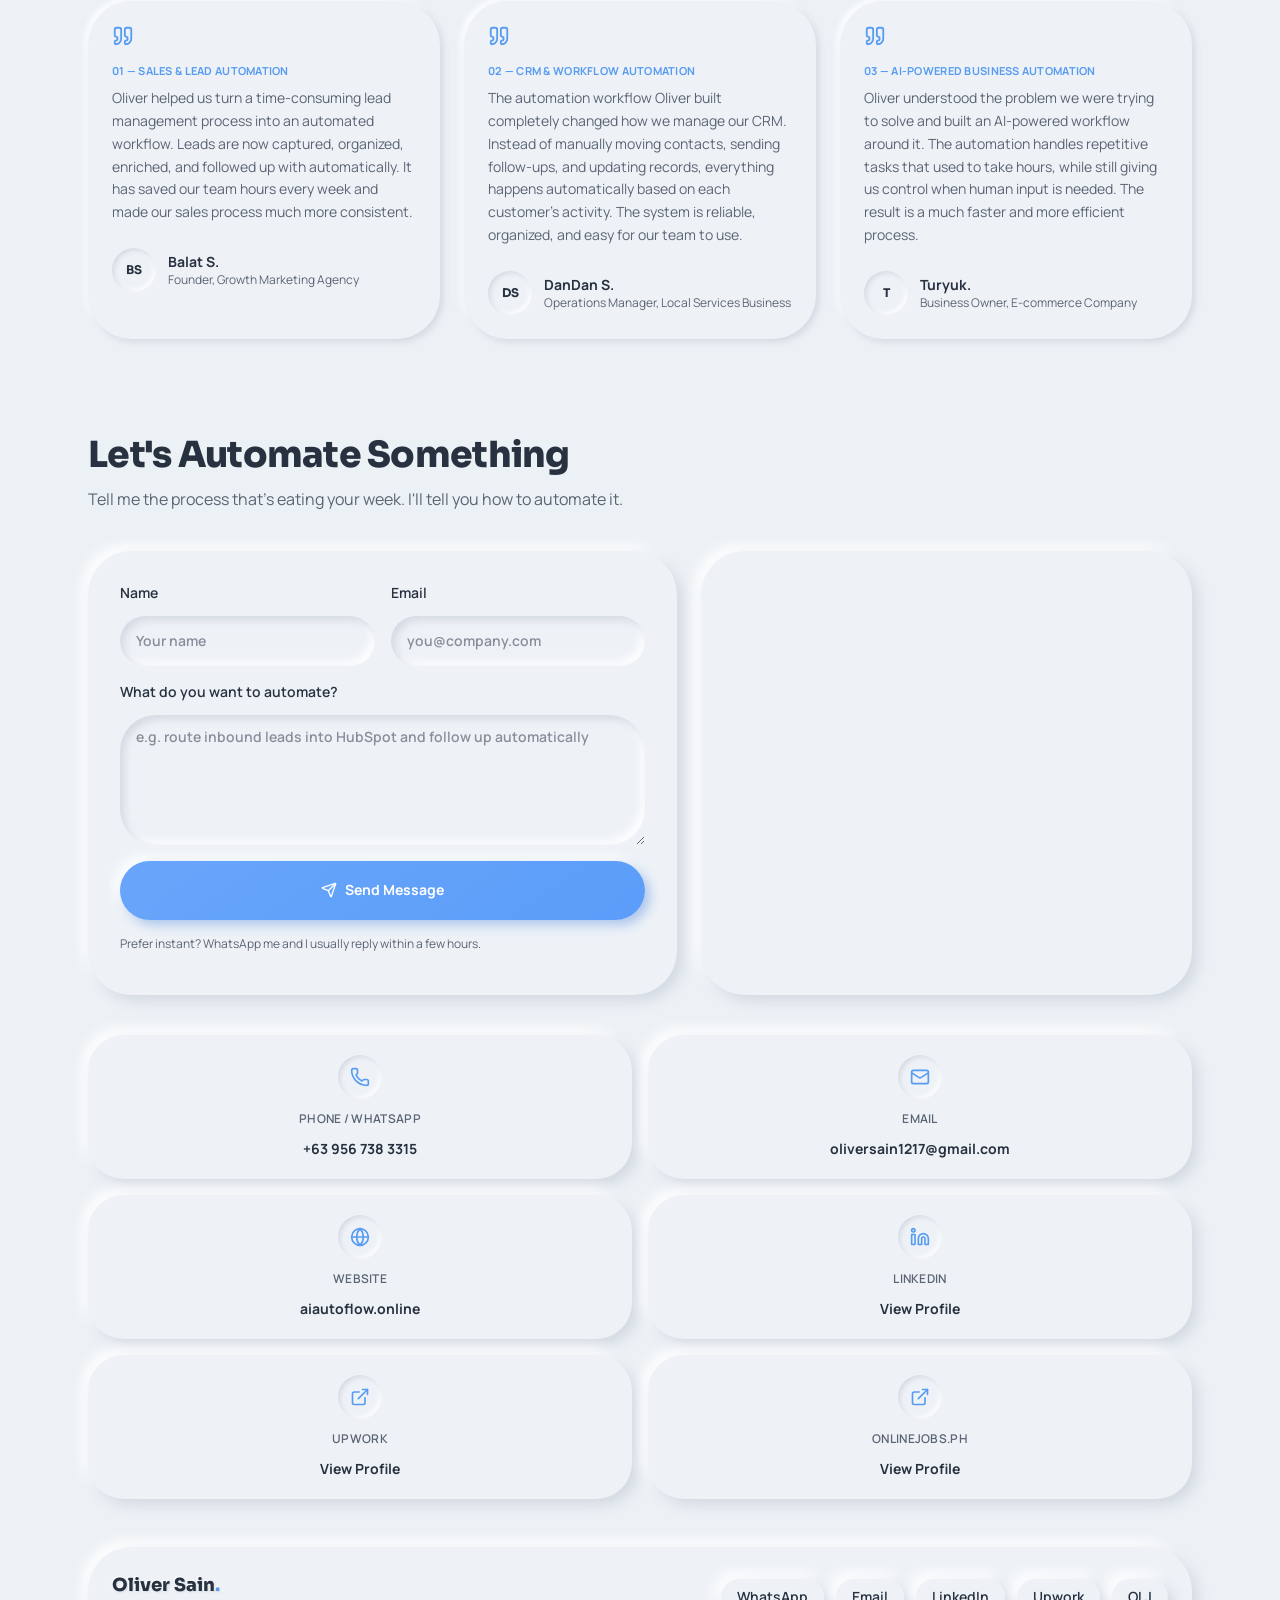
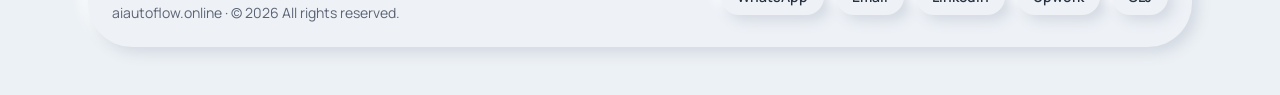
==== commit 948eeb26: "Update index.html" ====
--- a/index.html
+++ b/index.html
@@ -2,31 +2,113 @@
 <html lang="en">
 
   <head>
-    <meta charSet="utf-8" />
+    <meta charset="utf-8" />
     <meta name="viewport" content="width=device-width, initial-scale=1" />
 
-    <!-- Google tag (gtag.js) -->
-  <script async src="https://www.googletagmanager.com/gtag/js?id=G-PCKYZCL0M0"></script>
-  <script>
-  window.dataLayer = window.dataLayer || [];
-  function gtag(){dataLayer.push(arguments);}
-  gtag('js', new Date());
-  gtag('config', 'G-PCKYZCL0M0');
-  </script>
-    
-    <link rel="preload" as="image" href="images/ai-hero-network.png" fetchPriority="high" />
-    <link rel="stylesheet" href="styles.css" />
-    <link rel="stylesheet" href="https://fonts.googleapis.com/css2?family=Sora:wght@600;700;800&amp;family=Manrope:wght@400;500;600;700&amp;display=swap" data-precedence="default" />
     <title>Oliver Sain — AI Automation Specialist &amp; Workflow Expert</title>
-    <meta name="author" content="Lovable" />
-    <meta name="twitter:site" content="@Lovable" />
     <meta name="description" content="AI automation specialist certified in n8n, Make.com and Zapier. 100+ projects across CRM automation, AI agents, chatbots and lead generation." />
+    <meta name="author" content="Oliver Sain" />
+    <meta name="robots" content="index, follow, max-image-preview:large, max-snippet:-1" />
+    <meta name="theme-color" content="#eef2f7" />
+    <link rel="canonical" href="https://aiautoflow.online/" />
+
+    <!-- Open Graph -->
+    <meta property="og:type" content="website" />
+    <meta property="og:site_name" content="Oliver Sain" />
+    <meta property="og:locale" content="en_US" />
+    <meta property="og:url" content="https://aiautoflow.online/" />
     <meta property="og:title" content="Oliver Sain — AI Automation Specialist &amp; Workflow Expert" />
     <meta property="og:description" content="AI automation specialist certified in n8n, Make.com and Zapier. 100+ projects across CRM automation, AI agents, chatbots and lead generation." />
-    <meta property="og:type" content="website" />
+    <meta property="og:image" content="https://aiautoflow.online/images/ai-hero-network.png" />
+    <meta property="og:image:width" content="1536" />
+    <meta property="og:image:height" content="1024" />
+    <meta property="og:image:alt" content="AI automation hub connected to n8n, Make, Zapier, HubSpot and other tools" />
+
+    <!-- Twitter / X -->
     <meta name="twitter:card" content="summary_large_image" />
+    <meta name="twitter:title" content="Oliver Sain — AI Automation Specialist &amp; Workflow Expert" />
+    <meta name="twitter:description" content="AI automation specialist certified in n8n, Make.com and Zapier. 100+ projects across CRM automation, AI agents, chatbots and lead generation." />
+    <meta name="twitter:image" content="https://aiautoflow.online/images/ai-hero-network.png" />
+
+    <!-- Structured data -->
+    <script type="application/ld+json">
+{
+  "@context": "https://schema.org",
+  "@graph": [
+    {
+      "@type": "WebSite",
+      "@id": "https://aiautoflow.online/#website",
+      "url": "https://aiautoflow.online/",
+      "name": "Oliver Sain — AI Automation Specialist",
+      "inLanguage": "en",
+      "publisher": {
+        "@id": "https://aiautoflow.online/#person"
+      }
+    },
+    {
+      "@type": "Person",
+      "@id": "https://aiautoflow.online/#person",
+      "name": "Oliver Sain",
+      "url": "https://aiautoflow.online/",
+      "jobTitle": "AI Automation Specialist",
+      "image": "https://aiautoflow.online/images/profile.png",
+      "email": "mailto:oliversain1217@gmail.com",
+      "sameAs": [
+        "https://www.linkedin.com/in/oliver-sain-038130435/"
+      ],
+      "knowsAbout": [
+        "n8n",
+        "Make.com",
+        "Zapier",
+        "GoHighLevel",
+        "HubSpot",
+        "Pipedrive",
+        "Monday.com",
+        "Airtable",
+        "AI agents",
+        "CRM automation",
+        "Chatbot development",
+        "Lead generation automation"
+      ]
+    },
+    {
+      "@type": "ProfessionalService",
+      "@id": "https://aiautoflow.online/#service",
+      "name": "Oliver Sain — AI Automation Services",
+      "url": "https://aiautoflow.online/",
+      "image": "https://aiautoflow.online/images/ai-hero-network.png",
+      "description": "AI automation specialist certified in n8n, Make.com and Zapier. 100+ projects across CRM automation, AI agents, chatbots and lead generation.",
+      "provider": {
+        "@id": "https://aiautoflow.online/#person"
+      },
+      "areaServed": "Worldwide",
+      "serviceType": [
+        "Workflow Automation",
+        "AI Agent Development",
+        "CRM Integration",
+        "Chatbot Development",
+        "GoHighLevel Setup",
+        "Lead Generation Automation"
+      ]
+    }
+  ]
+}
+    </script>
+
+    <!-- Google tag (gtag.js) -->
+    <script async src="https://www.googletagmanager.com/gtag/js?id=G-PCKYZCL0M0"></script>
+    <script>
+      window.dataLayer = window.dataLayer || [];
+      function gtag(){dataLayer.push(arguments);}
+      gtag('js', new Date());
+      gtag('config', 'G-PCKYZCL0M0');
+    </script>
+
     <link rel="preconnect" href="https://fonts.googleapis.com" />
     <link rel="preconnect" href="https://fonts.gstatic.com" crossorigin="anonymous" />
+    <link rel="preload" as="image" href="images/ai-hero-network.png" fetchpriority="high" />
+    <link rel="stylesheet" href="styles.css" />
+    <link rel="stylesheet" href="https://fonts.googleapis.com/css2?family=Sora:wght@600;700;800&amp;family=Manrope:wght@400;500;600;700&amp;display=swap" />
     <link rel="icon" href="favicon.ico" type="image/x-icon" />
   </head>
 
@@ -59,7 +141,7 @@
                     <path d="m12 5 7 7-7 7"></path>
                   </svg></a><a href="#work" class="nm-press inline-flex items-center rounded-2xl px-6 py-3.5 text-sm font-bold">See My Work</a></div>
             </div>
-            <div style="transition-delay:120ms" class="reveal  min-w-0"><img src="images/ai-hero-network.png" alt="Glowing AI Automation brain hub connected via neon circuit lines to Make, Zapier, n8n, ChatGPT, Claude, Gemini, HubSpot, Calendly, Slack, Stripe and other automation tools" width="1536" height="1024" fetchPriority="high" class="h-auto w-full rounded-3xl" /></div>
+            <div style="transition-delay:120ms" class="reveal  min-w-0"><img src="images/ai-hero-network.png" alt="Glowing AI Automation brain hub connected via neon circuit lines to Make, Zapier, n8n, ChatGPT, Claude, Gemini, HubSpot, Calendly, Slack, Stripe and other automation tools" width="1536" height="1024" fetchpriority="high" class="h-auto w-full rounded-3xl" /></div>
           </div>
         </section>
 
@@ -75,6 +157,7 @@
               </svg><input id="project-search-input" type="search" placeholder="Try &quot;Shopify&quot;, &quot;CRM&quot;, &quot;Airtable&quot;, &quot;GoHighLevel&quot;…" class="w-full bg-transparent text-sm outline-none placeholder:text-ink-soft" /></div>
             <p id="project-search-count" class="mt-2 text-xs text-ink-soft" style="display:none" aria-live="polite"></p>
           </div>
+          <noscript><ul class="mt-6 list-disc pl-6 text-sm text-ink-soft"><li>AI-Powered Lead Research Machine — Google Maps Intelligence Module</li><li>AI-Generated Product Copy with Built-In Reliability: Shopify → AI → Human Review Queue</li><li>Feedback-Driven Regeneration: Guaranteeing Reviewer Notes Exist Before AI Runs Again</li><li>Closing the Loop: One-Click Approval That Safely Publishes AI Copy Back to Shopify</li><li>Appointment Confirmation + Reminder</li><li>Canceled Appointment SMS Follow-Up</li><li>Contact Responded to Follow-Up</li><li>Instagram Comment Automation</li><li>AI Voice Lead-Caller: Automated Outbound Calling Pipeline with Polling Architecture</li><li>AI Job Scraper &amp; Resume Optimizer: A Slack-Native Job Search Assistant</li><li>AI-Powered ASMR Video Generation &amp; Multi-Platform Auto-Publishing Pipeline</li><li>AI-Powered Facebook Messenger Chatbot with Calendar Booking</li><li>Automated Meme Collection &amp; Archiving Workflow</li><li>Multi-Channel AI Content Distribution Engine (Airtable + Gemini + JoggAI + Make.com)</li><li>Proposals, Contracts &amp; Invoices Generation — n8n Workflow</li><li>Automated Social Media Content Pipeline (Make.com + ChatGPT + Browse AI)</li><li>Shopify Dormant Customer Reactivation Automation (n8n)</li><li>Shopify Fulfillment &amp; Review Automation (n8n)</li><li>Shopify Low-Stock Supplier Reorder Automation (n8n)</li><li>Shopify Out-of-Stock Tagging &amp; Back-in-Stock Notification Automation (n8n)</li><li>Shopify VIP Loyalty Tier Automation (n8n)</li><li>Shopify Order Processing &amp; Fulfillment Operations Automation (n8n)</li><li>Instagram Interactive DM Workflow</li><li>Responded to Database Reactivation — AI-Powered Intent Detection</li><li>Lead Follow-Up System That Stops When They Reply</li><li>Lead Reactivation Workflow</li><li>Missed Call Text Back</li><li>monday.com File Upload → Google Drive Auto-Archive &amp; Sync</li><li>New Lead Automation (HVAC Service-Based Routing)</li><li>Order $50+ Reward – Auto Coupon on Qualifying Purchase</li><li>Shopify → Monday.com Order Automation</li><li>Shopify Abandoned Cart Recovery Automation (n8n)</li><li>Shopify Customer Sync &amp; Deduplication Automation (n8n)</li><li>AI-Powered HR Recruiting Automation: Job Posting to Candidate Evaluation &amp; Hiring Decision (n8n)</li><li>AI-Powered Invoice 3-Way Match Automation</li><li>Decision-Maker Contact Finder: Automated Franchise Contact Discovery</li><li>Enterprise Lead Capture &amp; CRM Automation</li><li>Franchise Lead Generation Automation: AI-Powered Franchise Company Finder &amp; Qualifier</li><li>Automated Invoice Management System</li><li>AI-Powered Review Escalation &amp; VIP Case Management — Judge.me Module</li><li>AI-Powered Support Email Escalation &amp; VIP Case Management — Gmail Module</li></ul></noscript>
           <div id="project-grid" class="mt-10 grid grid-cols-1 gap-6 sm:grid-cols-2 lg:grid-cols-3"></div>
           <div id="see-all-projects-wrap" class="mt-10 flex justify-center" style="display:none"><button id="see-all-projects-btn" type="button" aria-haspopup="dialog" class="nm-accent inline-flex items-center gap-2 rounded-2xl px-6 py-3.5 text-sm font-bold"><svg xmlns="http://www.w3.org/2000/svg" width="16" height="16" viewBox="0 0 24 24" fill="none" stroke="currentColor" stroke-width="2" stroke-linecap="round" stroke-linejoin="round" class="lucide lucide-layout-grid" aria-hidden="true">
                 <rect width="7" height="7" x="3" y="3" rx="1"></rect>
@@ -309,83 +392,8 @@
 
         <section class="mx-auto max-w-6xl px-4 py-12 sm:px-6">
           <div style="transition-delay:0ms" class="reveal  ">
-            <h2 class="font-display text-3xl font-extrabold sm:text-4xl">Freelance Profiles</h2>
-            <p class="mt-3 max-w-2xl text-ink-soft">Preview cards below use placeholder stats until the live profiles are linked.</p>
-          </div>
-          <div class="mt-10 grid gap-6 md:grid-cols-2">
-            <div style="transition-delay:0ms" class="reveal  ">
-              <div class="nm-raised h-full rounded-3xl p-6">
-                <div class="grid grid-cols-[minmax(0,1fr)_auto] items-center gap-3">
-                  <h3 class="truncate font-display text-lg font-bold">Upwork</h3><span class="nm-inset-sm shrink-0 rounded-full px-3 py-1 text-[10px] font-bold tracking-wide text-ink-soft uppercase">Placeholder</span>
-                </div>
-                <div class="mt-3 flex items-center gap-1" aria-label="Placeholder rating 5 out of 5"><svg xmlns="http://www.w3.org/2000/svg" width="16" height="16" viewBox="0 0 24 24" fill="none" stroke="currentColor" stroke-width="2" stroke-linecap="round" stroke-linejoin="round" class="lucide lucide-star fill-primary text-primary" aria-hidden="true">
-                    <path d="M11.525 2.295a.53.53 0 0 1 .95 0l2.31 4.679a2.123 2.123 0 0 0 1.595 1.16l5.166.756a.53.53 0 0 1 .294.904l-3.736 3.638a2.123 2.123 0 0 0-.611 1.878l.882 5.14a.53.53 0 0 1-.771.56l-4.618-2.428a2.122 2.122 0 0 0-1.973 0L6.396 21.01a.53.53 0 0 1-.77-.56l.881-5.139a2.122 2.122 0 0 0-.611-1.879L2.16 9.795a.53.53 0 0 1 .294-.906l5.165-.755a2.122 2.122 0 0 0 1.597-1.16z"></path>
-                  </svg><svg xmlns="http://www.w3.org/2000/svg" width="16" height="16" viewBox="0 0 24 24" fill="none" stroke="currentColor" stroke-width="2" stroke-linecap="round" stroke-linejoin="round" class="lucide lucide-star fill-primary text-primary" aria-hidden="true">
-                    <path d="M11.525 2.295a.53.53 0 0 1 .95 0l2.31 4.679a2.123 2.123 0 0 0 1.595 1.16l5.166.756a.53.53 0 0 1 .294.904l-3.736 3.638a2.123 2.123 0 0 0-.611 1.878l.882 5.14a.53.53 0 0 1-.771.56l-4.618-2.428a2.122 2.122 0 0 0-1.973 0L6.396 21.01a.53.53 0 0 1-.77-.56l.881-5.139a2.122 2.122 0 0 0-.611-1.879L2.16 9.795a.53.53 0 0 1 .294-.906l5.165-.755a2.122 2.122 0 0 0 1.597-1.16z"></path>
-                  </svg><svg xmlns="http://www.w3.org/2000/svg" width="16" height="16" viewBox="0 0 24 24" fill="none" stroke="currentColor" stroke-width="2" stroke-linecap="round" stroke-linejoin="round" class="lucide lucide-star fill-primary text-primary" aria-hidden="true">
-                    <path d="M11.525 2.295a.53.53 0 0 1 .95 0l2.31 4.679a2.123 2.123 0 0 0 1.595 1.16l5.166.756a.53.53 0 0 1 .294.904l-3.736 3.638a2.123 2.123 0 0 0-.611 1.878l.882 5.14a.53.53 0 0 1-.771.56l-4.618-2.428a2.122 2.122 0 0 0-1.973 0L6.396 21.01a.53.53 0 0 1-.77-.56l.881-5.139a2.122 2.122 0 0 0-.611-1.879L2.16 9.795a.53.53 0 0 1 .294-.906l5.165-.755a2.122 2.122 0 0 0 1.597-1.16z"></path>
-                  </svg><svg xmlns="http://www.w3.org/2000/svg" width="16" height="16" viewBox="0 0 24 24" fill="none" stroke="currentColor" stroke-width="2" stroke-linecap="round" stroke-linejoin="round" class="lucide lucide-star fill-primary text-primary" aria-hidden="true">
-                    <path d="M11.525 2.295a.53.53 0 0 1 .95 0l2.31 4.679a2.123 2.123 0 0 0 1.595 1.16l5.166.756a.53.53 0 0 1 .294.904l-3.736 3.638a2.123 2.123 0 0 0-.611 1.878l.882 5.14a.53.53 0 0 1-.771.56l-4.618-2.428a2.122 2.122 0 0 0-1.973 0L6.396 21.01a.53.53 0 0 1-.77-.56l.881-5.139a2.122 2.122 0 0 0-.611-1.879L2.16 9.795a.53.53 0 0 1 .294-.906l5.165-.755a2.122 2.122 0 0 0 1.597-1.16z"></path>
-                  </svg><svg xmlns="http://www.w3.org/2000/svg" width="16" height="16" viewBox="0 0 24 24" fill="none" stroke="currentColor" stroke-width="2" stroke-linecap="round" stroke-linejoin="round" class="lucide lucide-star fill-primary text-primary" aria-hidden="true">
-                    <path d="M11.525 2.295a.53.53 0 0 1 .95 0l2.31 4.679a2.123 2.123 0 0 0 1.595 1.16l5.166.756a.53.53 0 0 1 .294.904l-3.736 3.638a2.123 2.123 0 0 0-.611 1.878l.882 5.14a.53.53 0 0 1-.771.56l-4.618-2.428a2.122 2.122 0 0 0-1.973 0L6.396 21.01a.53.53 0 0 1-.77-.56l.881-5.139a2.122 2.122 0 0 0-.611-1.879L2.16 9.795a.53.53 0 0 1 .294-.906l5.165-.755a2.122 2.122 0 0 0 1.597-1.16z"></path>
-                  </svg><span class="ml-2 text-sm text-ink-soft">5.0 (placeholder)</span></div>
-                <dl class="mt-5 grid grid-cols-3 gap-3">
-                  <div class="nm-inset-sm rounded-2xl p-3 text-center">
-                    <dt class="text-[10px] font-semibold tracking-wide text-ink-soft uppercase">Jobs</dt>
-                    <dd class="mt-1 font-display text-sm font-bold">00</dd>
-                  </div>
-                  <div class="nm-inset-sm rounded-2xl p-3 text-center">
-                    <dt class="text-[10px] font-semibold tracking-wide text-ink-soft uppercase">Hours</dt>
-                    <dd class="mt-1 font-display text-sm font-bold">000</dd>
-                  </div>
-                  <div class="nm-inset-sm rounded-2xl p-3 text-center">
-                    <dt class="text-[10px] font-semibold tracking-wide text-ink-soft uppercase">Success</dt>
-                    <dd class="mt-1 font-display text-sm font-bold">00%</dd>
-                  </div>
-                </dl><a href="https://www.upwork.com/freelancers/~01d2db88684bb2a839?mp_source=share" target="_blank" rel="noopener noreferrer" class="nm-press mt-6 block rounded-2xl px-5 py-3 text-center text-sm font-bold">View Full Profile</a>
-                <p class="mt-3 text-center text-xs text-ink-soft">Stats shown are placeholders — link is live.</p>
-              </div>
-            </div>
-            <div style="transition-delay:80ms" class="reveal  ">
-              <div class="nm-raised h-full rounded-3xl p-6">
-                <div class="grid grid-cols-[minmax(0,1fr)_auto] items-center gap-3">
-                  <h3 class="truncate font-display text-lg font-bold">OnlineJobs.ph</h3><span class="nm-inset-sm shrink-0 rounded-full px-3 py-1 text-[10px] font-bold tracking-wide text-ink-soft uppercase">Placeholder</span>
-                </div>
-                <div class="mt-3 flex items-center gap-1" aria-label="Placeholder rating 5 out of 5"><svg xmlns="http://www.w3.org/2000/svg" width="16" height="16" viewBox="0 0 24 24" fill="none" stroke="currentColor" stroke-width="2" stroke-linecap="round" stroke-linejoin="round" class="lucide lucide-star fill-primary text-primary" aria-hidden="true">
-                    <path d="M11.525 2.295a.53.53 0 0 1 .95 0l2.31 4.679a2.123 2.123 0 0 0 1.595 1.16l5.166.756a.53.53 0 0 1 .294.904l-3.736 3.638a2.123 2.123 0 0 0-.611 1.878l.882 5.14a.53.53 0 0 1-.771.56l-4.618-2.428a2.122 2.122 0 0 0-1.973 0L6.396 21.01a.53.53 0 0 1-.77-.56l.881-5.139a2.122 2.122 0 0 0-.611-1.879L2.16 9.795a.53.53 0 0 1 .294-.906l5.165-.755a2.122 2.122 0 0 0 1.597-1.16z"></path>
-                  </svg><svg xmlns="http://www.w3.org/2000/svg" width="16" height="16" viewBox="0 0 24 24" fill="none" stroke="currentColor" stroke-width="2" stroke-linecap="round" stroke-linejoin="round" class="lucide lucide-star fill-primary text-primary" aria-hidden="true">
-                    <path d="M11.525 2.295a.53.53 0 0 1 .95 0l2.31 4.679a2.123 2.123 0 0 0 1.595 1.16l5.166.756a.53.53 0 0 1 .294.904l-3.736 3.638a2.123 2.123 0 0 0-.611 1.878l.882 5.14a.53.53 0 0 1-.771.56l-4.618-2.428a2.122 2.122 0 0 0-1.973 0L6.396 21.01a.53.53 0 0 1-.77-.56l.881-5.139a2.122 2.122 0 0 0-.611-1.879L2.16 9.795a.53.53 0 0 1 .294-.906l5.165-.755a2.122 2.122 0 0 0 1.597-1.16z"></path>
-                  </svg><svg xmlns="http://www.w3.org/2000/svg" width="16" height="16" viewBox="0 0 24 24" fill="none" stroke="currentColor" stroke-width="2" stroke-linecap="round" stroke-linejoin="round" class="lucide lucide-star fill-primary text-primary" aria-hidden="true">
-                    <path d="M11.525 2.295a.53.53 0 0 1 .95 0l2.31 4.679a2.123 2.123 0 0 0 1.595 1.16l5.166.756a.53.53 0 0 1 .294.904l-3.736 3.638a2.123 2.123 0 0 0-.611 1.878l.882 5.14a.53.53 0 0 1-.771.56l-4.618-2.428a2.122 2.122 0 0 0-1.973 0L6.396 21.01a.53.53 0 0 1-.77-.56l.881-5.139a2.122 2.122 0 0 0-.611-1.879L2.16 9.795a.53.53 0 0 1 .294-.906l5.165-.755a2.122 2.122 0 0 0 1.597-1.16z"></path>
-                  </svg><svg xmlns="http://www.w3.org/2000/svg" width="16" height="16" viewBox="0 0 24 24" fill="none" stroke="currentColor" stroke-width="2" stroke-linecap="round" stroke-linejoin="round" class="lucide lucide-star fill-primary text-primary" aria-hidden="true">
-                    <path d="M11.525 2.295a.53.53 0 0 1 .95 0l2.31 4.679a2.123 2.123 0 0 0 1.595 1.16l5.166.756a.53.53 0 0 1 .294.904l-3.736 3.638a2.123 2.123 0 0 0-.611 1.878l.882 5.14a.53.53 0 0 1-.771.56l-4.618-2.428a2.122 2.122 0 0 0-1.973 0L6.396 21.01a.53.53 0 0 1-.77-.56l.881-5.139a2.122 2.122 0 0 0-.611-1.879L2.16 9.795a.53.53 0 0 1 .294-.906l5.165-.755a2.122 2.122 0 0 0 1.597-1.16z"></path>
-                  </svg><svg xmlns="http://www.w3.org/2000/svg" width="16" height="16" viewBox="0 0 24 24" fill="none" stroke="currentColor" stroke-width="2" stroke-linecap="round" stroke-linejoin="round" class="lucide lucide-star fill-primary text-primary" aria-hidden="true">
-                    <path d="M11.525 2.295a.53.53 0 0 1 .95 0l2.31 4.679a2.123 2.123 0 0 0 1.595 1.16l5.166.756a.53.53 0 0 1 .294.904l-3.736 3.638a2.123 2.123 0 0 0-.611 1.878l.882 5.14a.53.53 0 0 1-.771.56l-4.618-2.428a2.122 2.122 0 0 0-1.973 0L6.396 21.01a.53.53 0 0 1-.77-.56l.881-5.139a2.122 2.122 0 0 0-.611-1.879L2.16 9.795a.53.53 0 0 1 .294-.906l5.165-.755a2.122 2.122 0 0 0 1.597-1.16z"></path>
-                  </svg><span class="ml-2 text-sm text-ink-soft">5.0 (placeholder)</span></div>
-                <dl class="mt-5 grid grid-cols-3 gap-3">
-                  <div class="nm-inset-sm rounded-2xl p-3 text-center">
-                    <dt class="text-[10px] font-semibold tracking-wide text-ink-soft uppercase">ID Proof</dt>
-                    <dd class="mt-1 font-display text-sm font-bold">00</dd>
-                  </div>
-                  <div class="nm-inset-sm rounded-2xl p-3 text-center">
-                    <dt class="text-[10px] font-semibold tracking-wide text-ink-soft uppercase">Reviews</dt>
-                    <dd class="mt-1 font-display text-sm font-bold">00</dd>
-                  </div>
-                  <div class="nm-inset-sm rounded-2xl p-3 text-center">
-                    <dt class="text-[10px] font-semibold tracking-wide text-ink-soft uppercase">Rating</dt>
-                    <dd class="mt-1 font-display text-sm font-bold">0.0</dd>
-                  </div>
-                </dl><a href="https://www.onlinejobs.ph/jobseekers/info/5363334" target="_blank" rel="noopener noreferrer" class="nm-press mt-6 block rounded-2xl px-5 py-3 text-center text-sm font-bold">View Full Profile</a>
-                <p class="mt-3 text-center text-xs text-ink-soft">Stats shown are placeholders — link is live.</p>
-              </div>
-            </div>
-          </div>
-        </section>
-
-        <section class="mx-auto max-w-6xl px-4 py-12 sm:px-6">
-          <div style="transition-delay:0ms" class="reveal  ">
             <h2 class="font-display text-3xl font-extrabold sm:text-4xl">Testimonials</h2>
-            <p class="mt-3 max-w-2xl text-ink-soft">Placeholder content — real client quotes pending.</p>
+            <p class="mt-3 max-w-2xl text-ink-soft">What clients say about working with me.</p>
           </div>
           <div class="mt-10 grid gap-6 md:grid-cols-3">
             <div style="transition-delay:0ms" class="reveal  ">
@@ -393,8 +401,8 @@
                   <path d="M16 3a2 2 0 0 0-2 2v6a2 2 0 0 0 2 2 1 1 0 0 1 1 1v1a2 2 0 0 1-2 2 1 1 0 0 0-1 1v2a1 1 0 0 0 1 1 6 6 0 0 0 6-6V5a2 2 0 0 0-2-2z"></path>
                   <path d="M5 3a2 2 0 0 0-2 2v6a2 2 0 0 0 2 2 1 1 0 0 1 1 1v1a2 2 0 0 1-2 2 1 1 0 0 0-1 1v2a1 1 0 0 0 1 1 6 6 0 0 0 6-6V5a2 2 0 0 0-2-2z"></path>
                 </svg>
-                <blockquote class="mt-4 text-sm leading-relaxed text-ink-soft">Placeholder testimonial copy — replace with a real client quote before launch.</blockquote>
-                <figcaption class="mt-6 flex items-center gap-3"><span class="nm-inset-sm grid size-11 place-items-center rounded-xl font-display text-xs font-bold">PC</span><span class="min-w-0"><span class="block truncate text-sm font-bold">Placeholder Client</span><span class="block truncate text-xs text-ink-soft">Agency Owner</span></span></figcaption>
+                <span class="mt-4 block text-[11px] font-bold tracking-wide text-primary uppercase">01 — Sales &amp; Lead Automation</span><blockquote class="mt-2 text-sm leading-relaxed text-ink-soft">Oliver helped us turn a time-consuming lead management process into an automated workflow. Leads are now captured, organized, enriched, and followed up with automatically. It has saved our team hours every week and made our sales process much more consistent.</blockquote>
+                <figcaption class="mt-6 flex items-center gap-3"><span class="nm-inset-sm grid size-11 place-items-center rounded-xl font-display text-xs font-bold">BS</span><span class="min-w-0"><span class="block text-sm font-bold">Balat S.</span><span class="block text-xs text-ink-soft">Founder, Growth Marketing Agency</span></span></figcaption>
               </figure>
             </div>
             <div style="transition-delay:70ms" class="reveal  ">
@@ -402,8 +410,8 @@
                   <path d="M16 3a2 2 0 0 0-2 2v6a2 2 0 0 0 2 2 1 1 0 0 1 1 1v1a2 2 0 0 1-2 2 1 1 0 0 0-1 1v2a1 1 0 0 0 1 1 6 6 0 0 0 6-6V5a2 2 0 0 0-2-2z"></path>
                   <path d="M5 3a2 2 0 0 0-2 2v6a2 2 0 0 0 2 2 1 1 0 0 1 1 1v1a2 2 0 0 1-2 2 1 1 0 0 0-1 1v2a1 1 0 0 0 1 1 6 6 0 0 0 6-6V5a2 2 0 0 0-2-2z"></path>
                 </svg>
-                <blockquote class="mt-4 text-sm leading-relaxed text-ink-soft">Placeholder testimonial copy — replace with a real client quote before launch.</blockquote>
-                <figcaption class="mt-6 flex items-center gap-3"><span class="nm-inset-sm grid size-11 place-items-center rounded-xl font-display text-xs font-bold">PC</span><span class="min-w-0"><span class="block truncate text-sm font-bold">Placeholder Client</span><span class="block truncate text-xs text-ink-soft">Head of Sales</span></span></figcaption>
+                <span class="mt-4 block text-[11px] font-bold tracking-wide text-primary uppercase">02 — CRM &amp; Workflow Automation</span><blockquote class="mt-2 text-sm leading-relaxed text-ink-soft">The automation workflow Oliver built completely changed how we manage our CRM. Instead of manually moving contacts, sending follow-ups, and updating records, everything happens automatically based on each customer&#x27;s activity. The system is reliable, organized, and easy for our team to use.</blockquote>
+                <figcaption class="mt-6 flex items-center gap-3"><span class="nm-inset-sm grid size-11 place-items-center rounded-xl font-display text-xs font-bold">DS</span><span class="min-w-0"><span class="block text-sm font-bold">DanDan S.</span><span class="block text-xs text-ink-soft">Operations Manager, Local Services Business</span></span></figcaption>
               </figure>
             </div>
             <div style="transition-delay:140ms" class="reveal  ">
@@ -411,8 +419,8 @@
                   <path d="M16 3a2 2 0 0 0-2 2v6a2 2 0 0 0 2 2 1 1 0 0 1 1 1v1a2 2 0 0 1-2 2 1 1 0 0 0-1 1v2a1 1 0 0 0 1 1 6 6 0 0 0 6-6V5a2 2 0 0 0-2-2z"></path>
                   <path d="M5 3a2 2 0 0 0-2 2v6a2 2 0 0 0 2 2 1 1 0 0 1 1 1v1a2 2 0 0 1-2 2 1 1 0 0 0-1 1v2a1 1 0 0 0 1 1 6 6 0 0 0 6-6V5a2 2 0 0 0-2-2z"></path>
                 </svg>
-                <blockquote class="mt-4 text-sm leading-relaxed text-ink-soft">Placeholder testimonial copy — replace with a real client quote before launch.</blockquote>
-                <figcaption class="mt-6 flex items-center gap-3"><span class="nm-inset-sm grid size-11 place-items-center rounded-xl font-display text-xs font-bold">PC</span><span class="min-w-0"><span class="block truncate text-sm font-bold">Placeholder Client</span><span class="block truncate text-xs text-ink-soft">Ops Manager</span></span></figcaption>
+                <span class="mt-4 block text-[11px] font-bold tracking-wide text-primary uppercase">03 — AI-Powered Business Automation</span><blockquote class="mt-2 text-sm leading-relaxed text-ink-soft">Oliver understood the problem we were trying to solve and built an AI-powered workflow around it. The automation handles repetitive tasks that used to take hours, while still giving us control when human input is needed. The result is a much faster and more efficient process.</blockquote>
+                <figcaption class="mt-6 flex items-center gap-3"><span class="nm-inset-sm grid size-11 place-items-center rounded-xl font-display text-xs font-bold">T</span><span class="min-w-0"><span class="block text-sm font-bold">Turyuk.</span><span class="block text-xs text-ink-soft">Business Owner, E-commerce Company</span></span></figcaption>
               </figure>
             </div>
           </div>
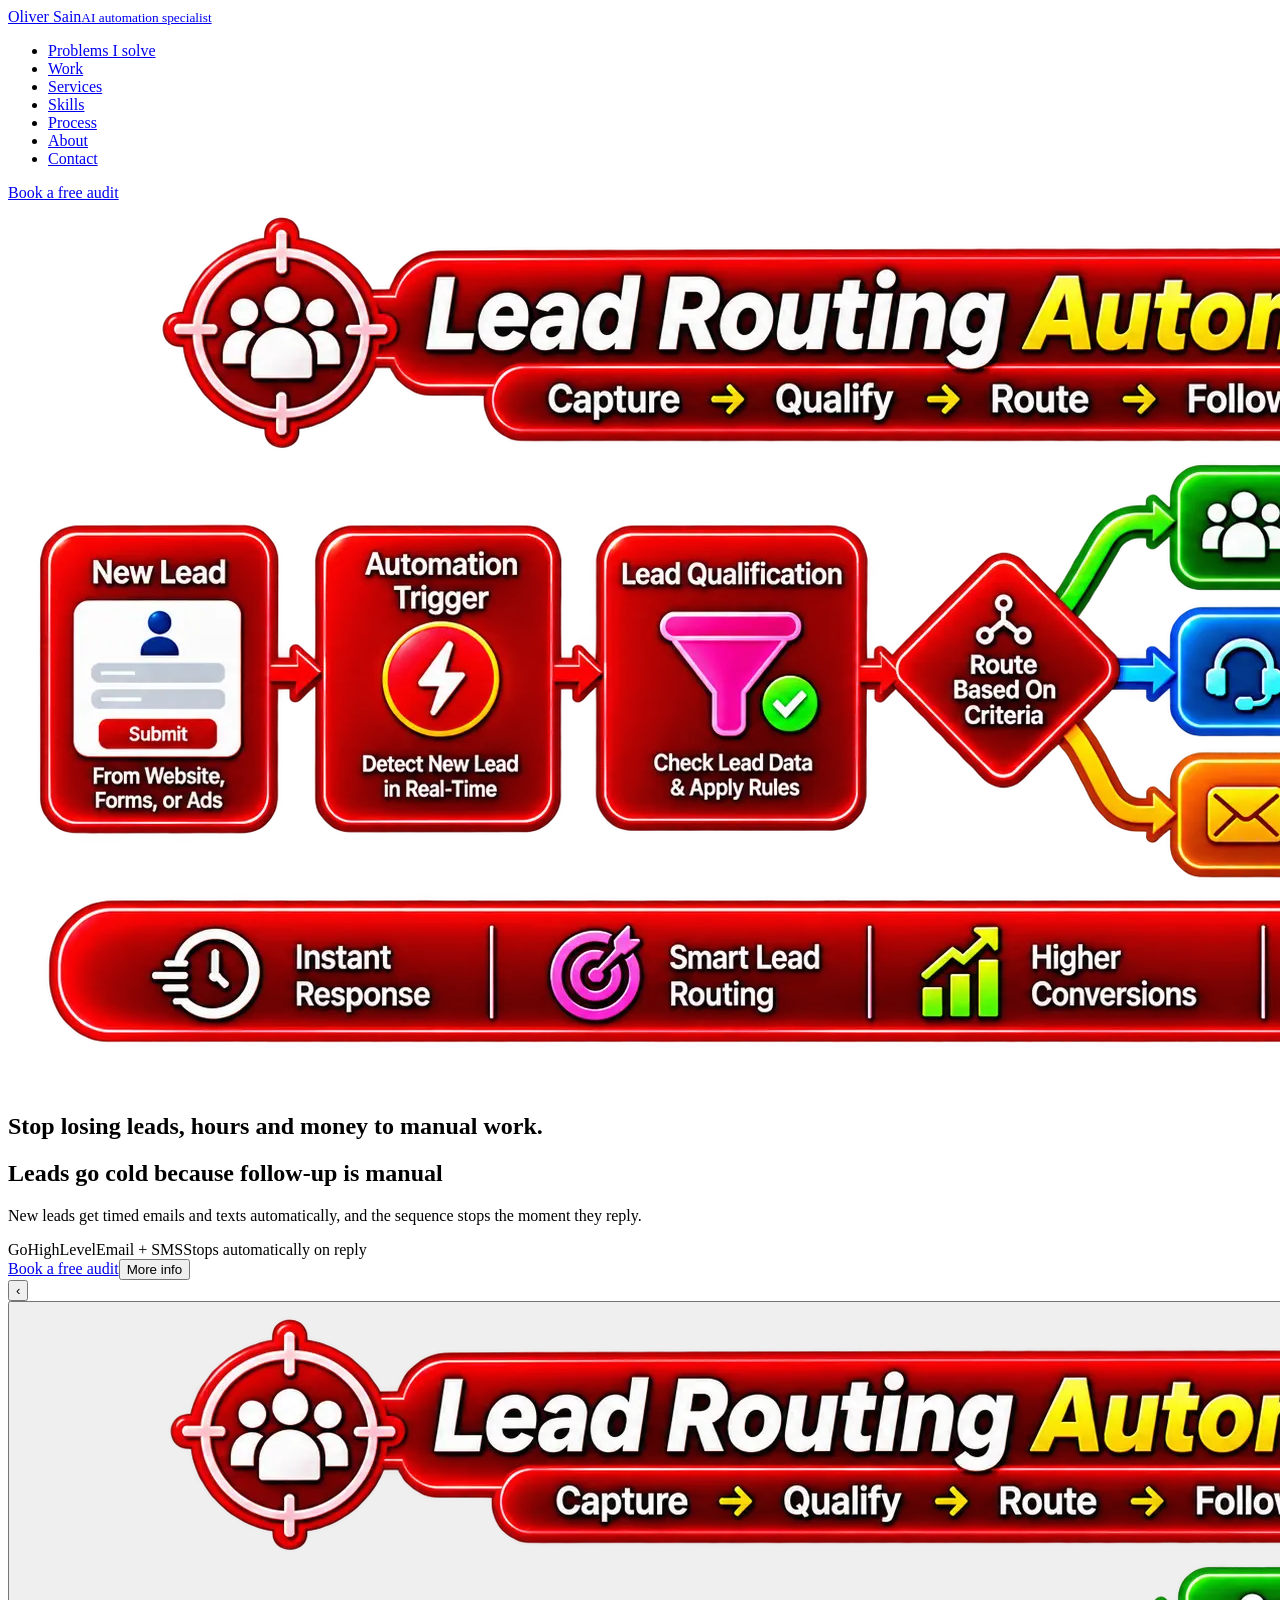
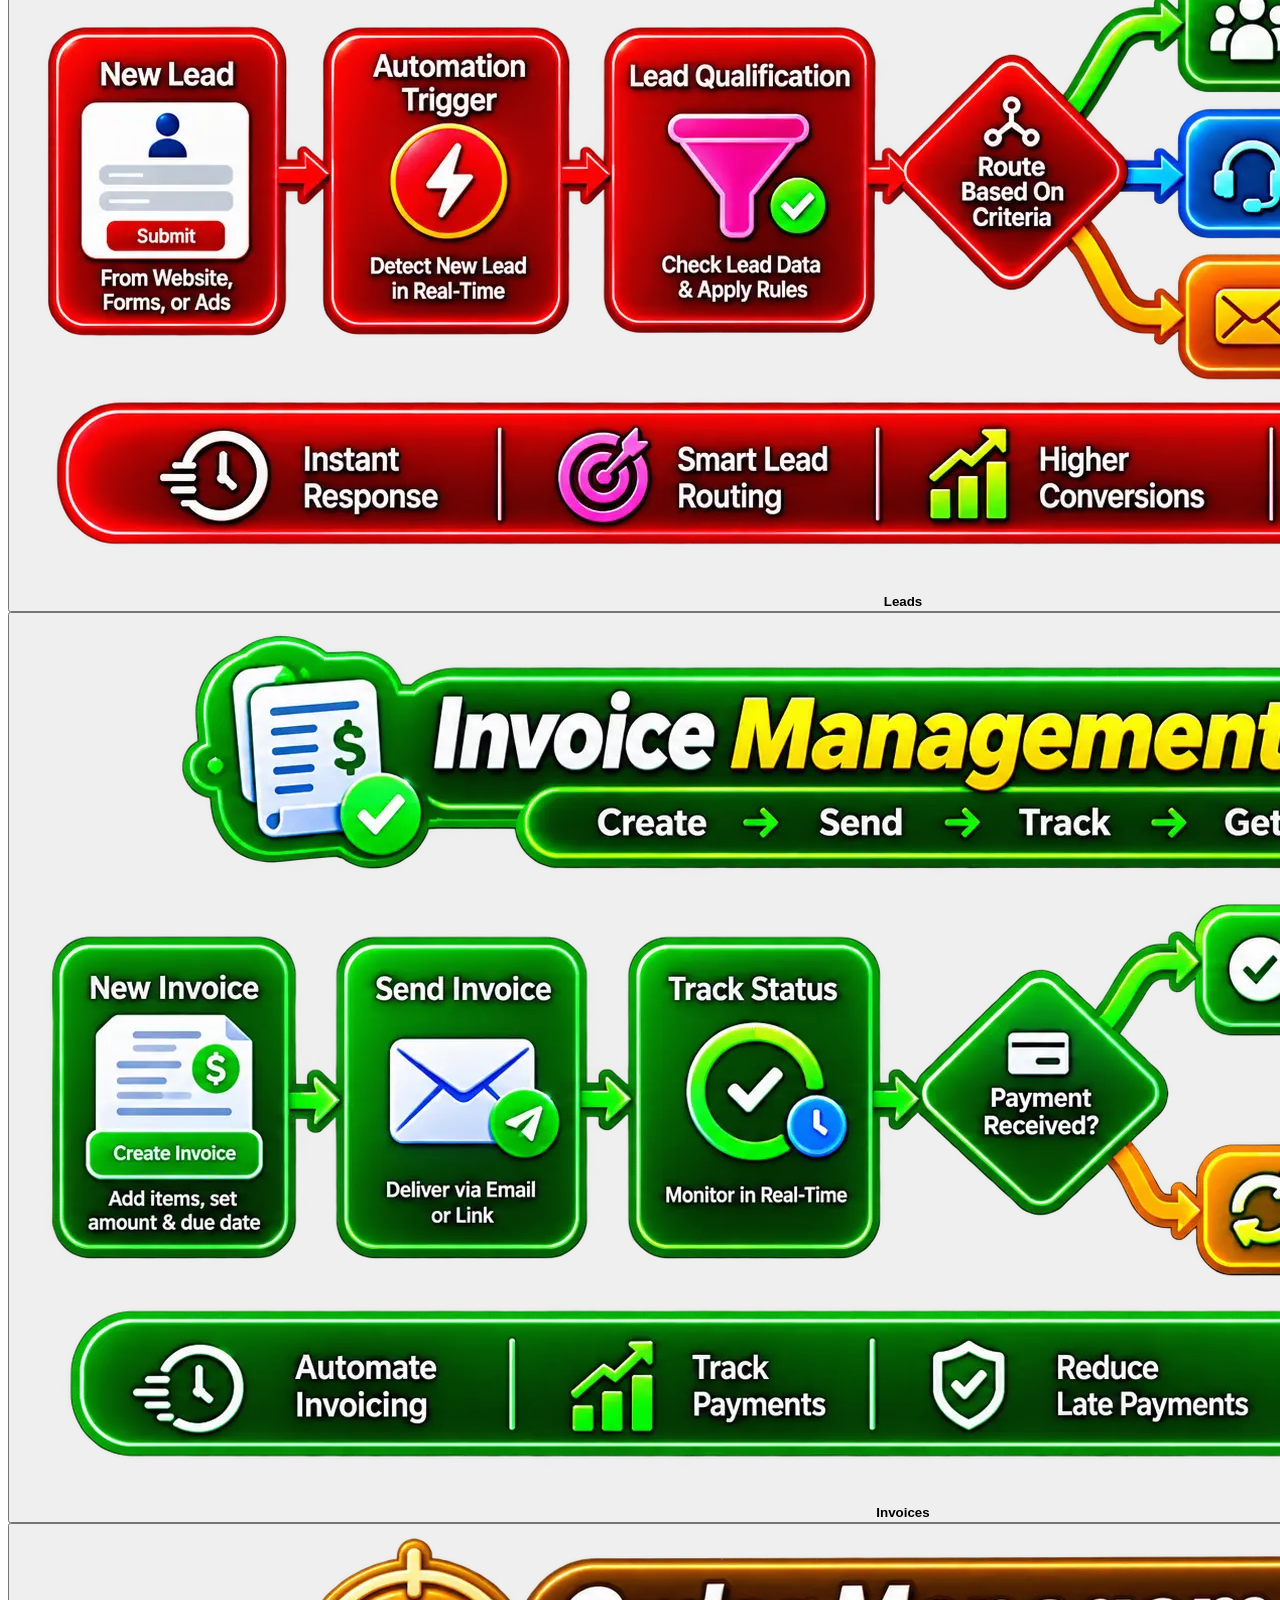
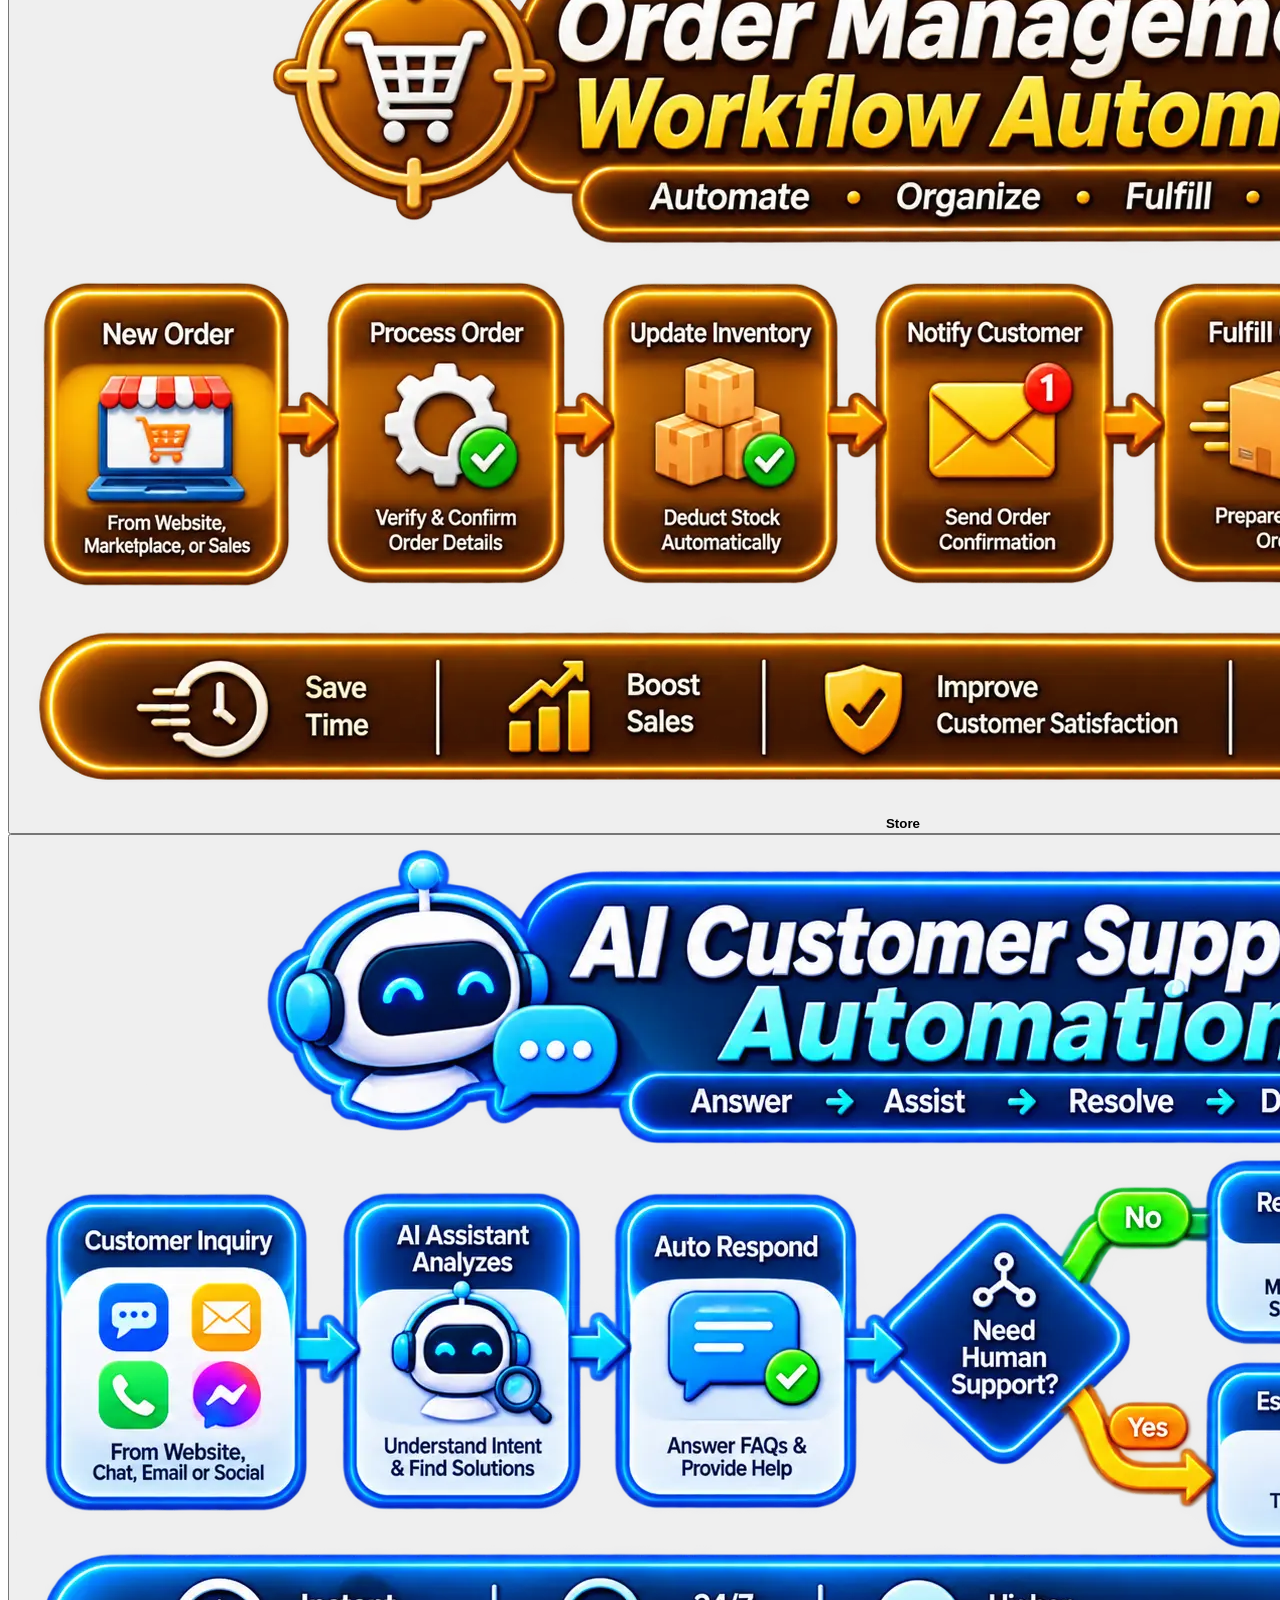
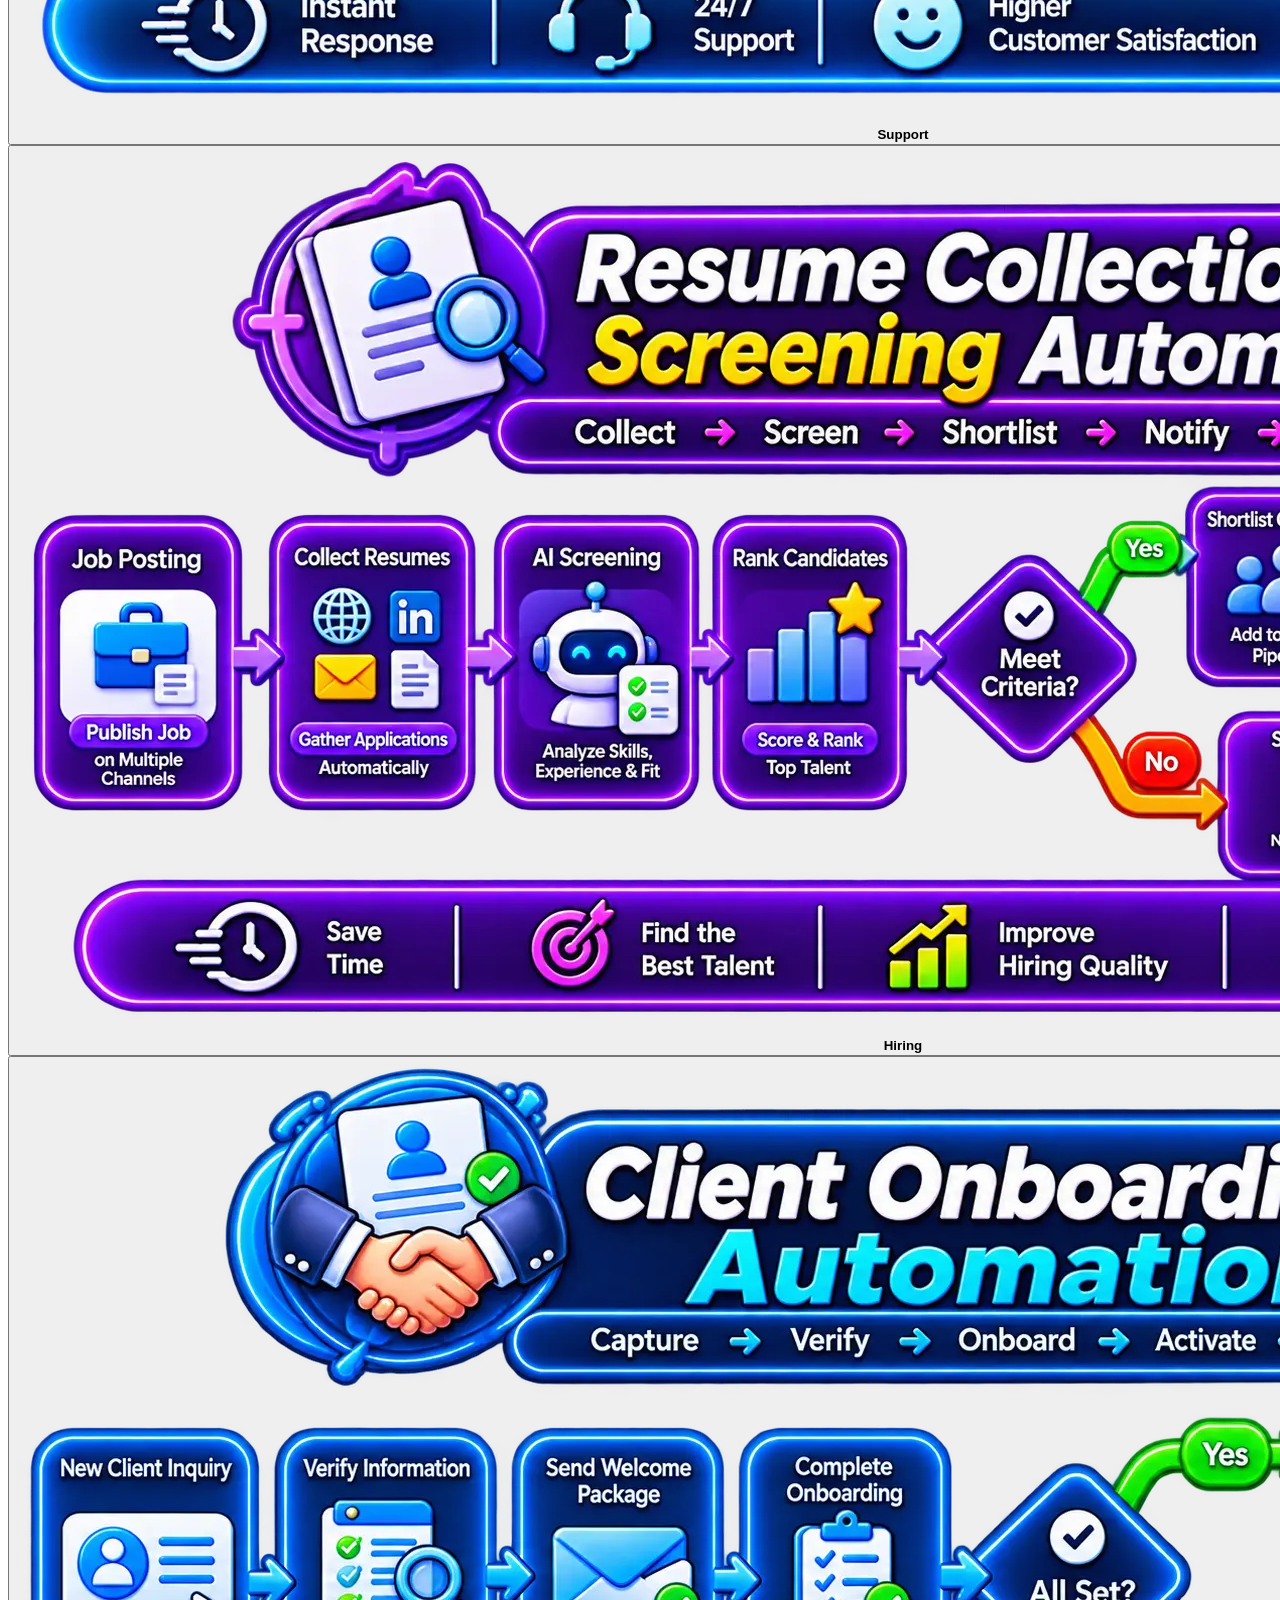
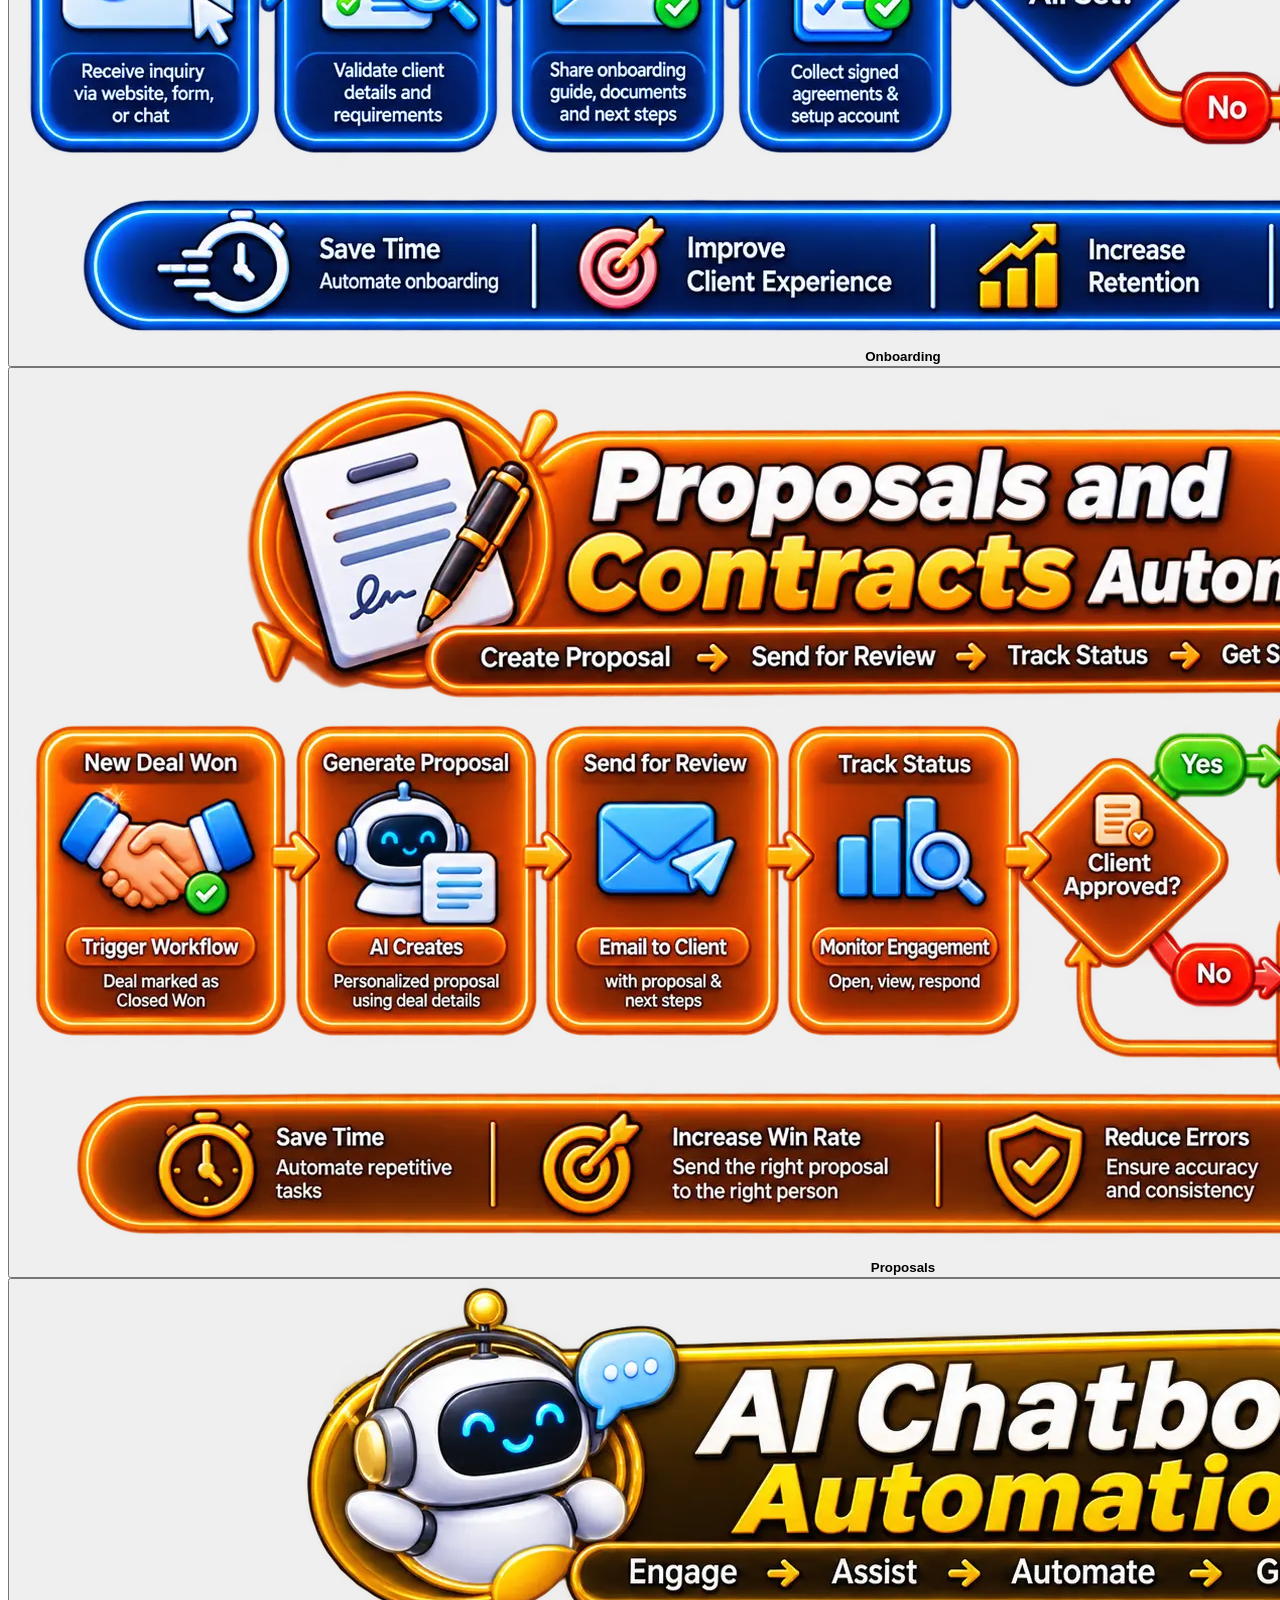
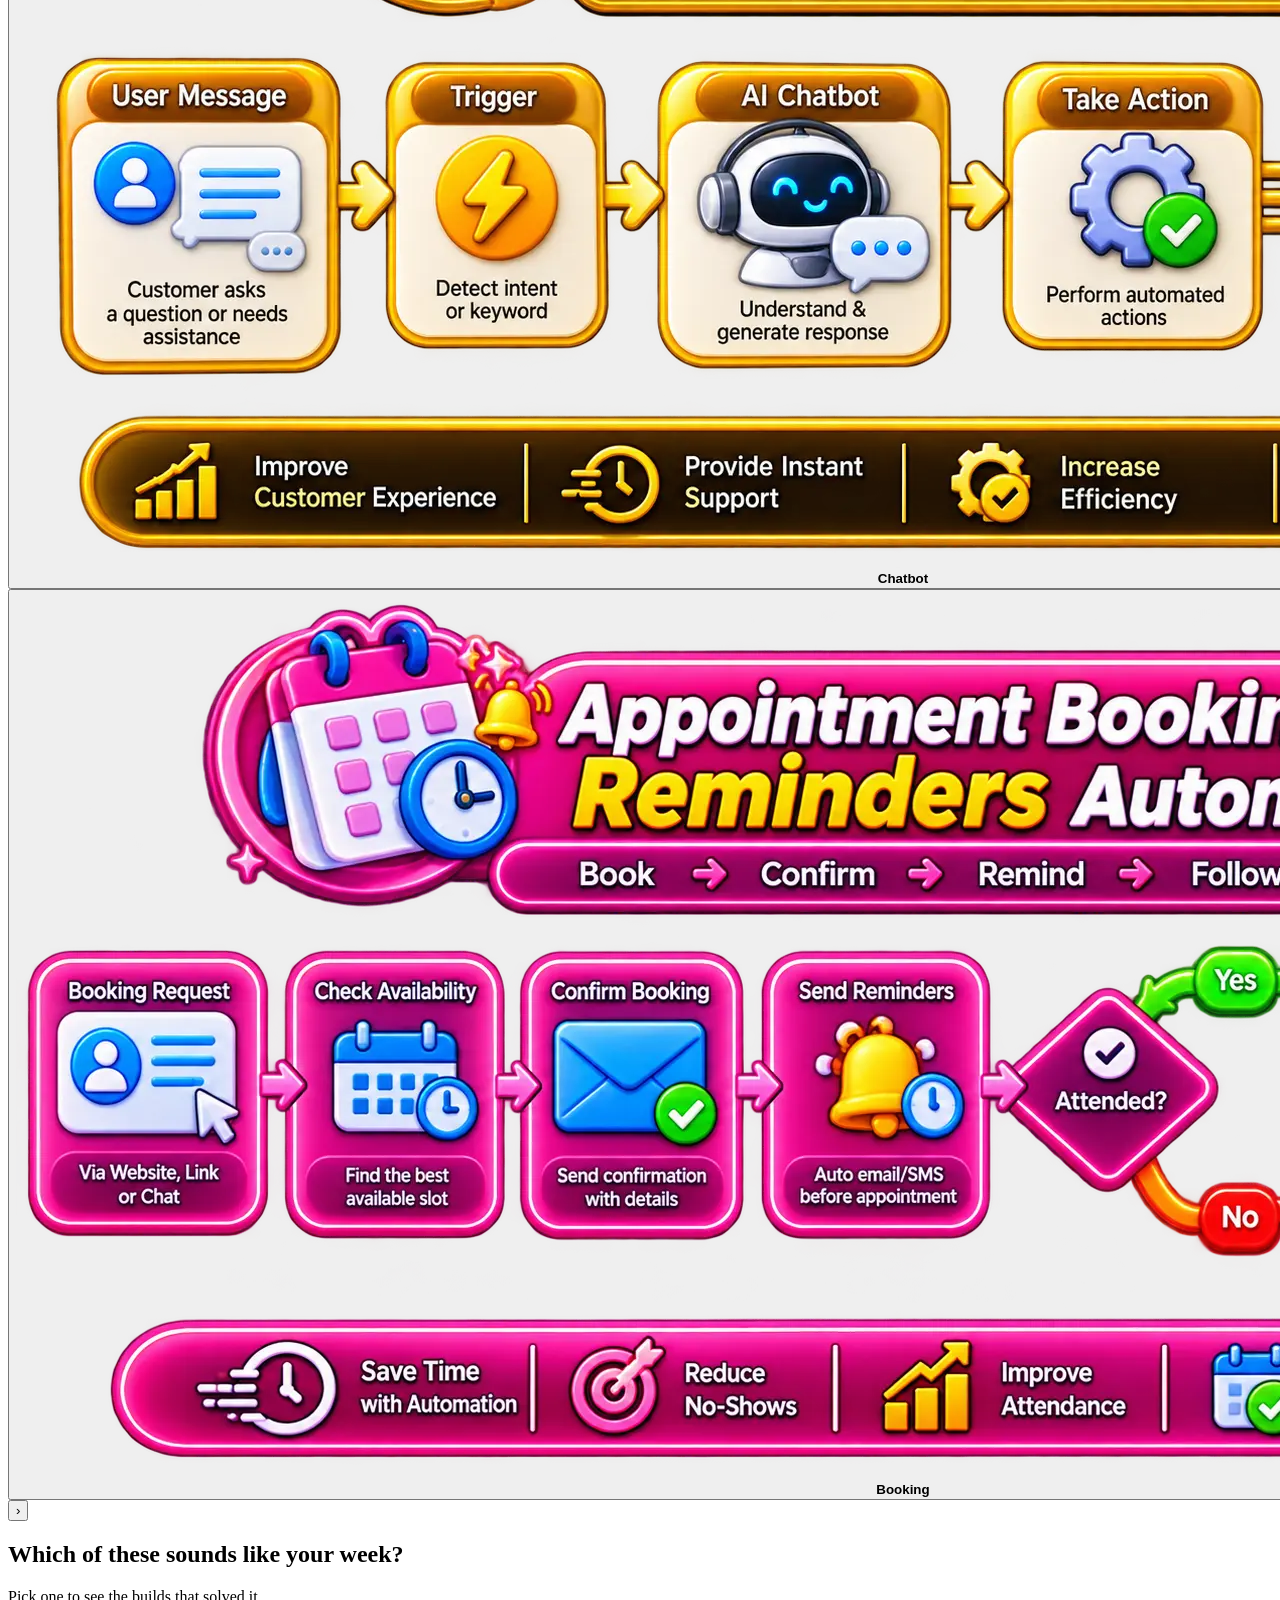
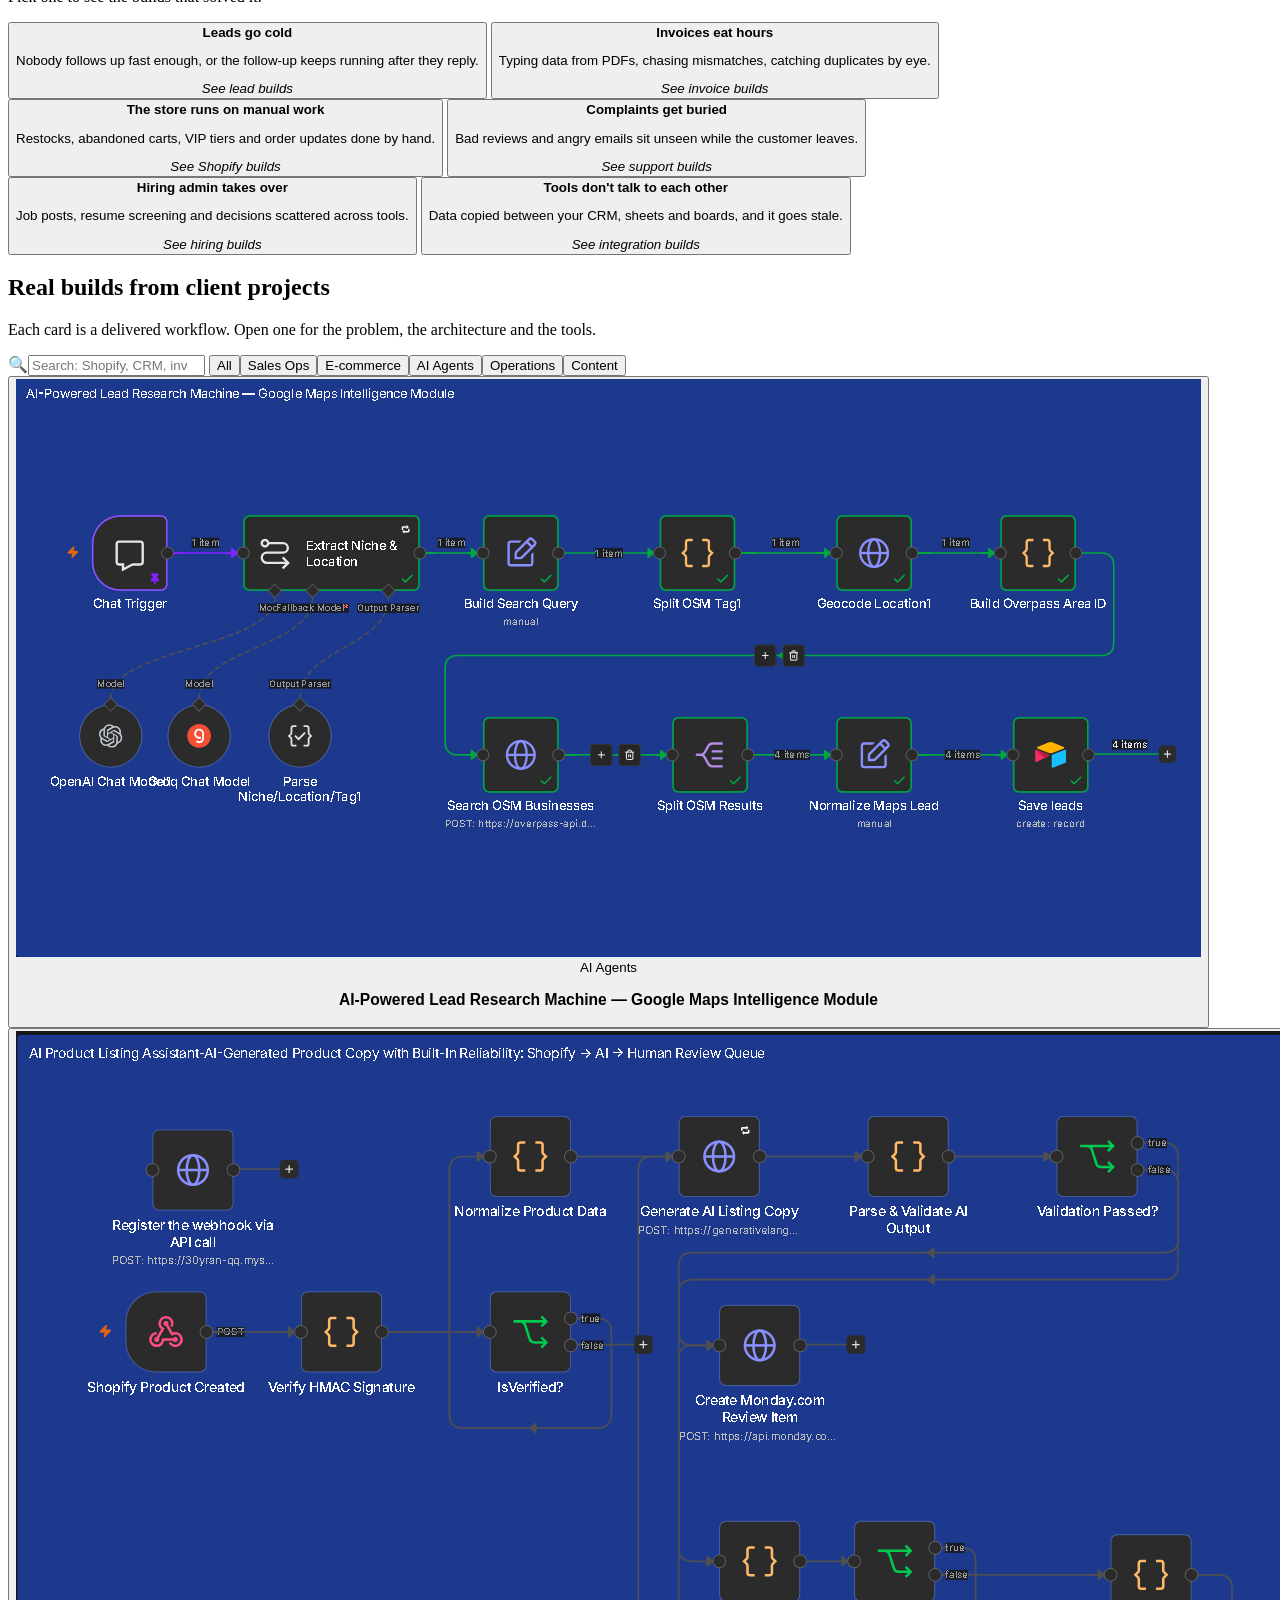
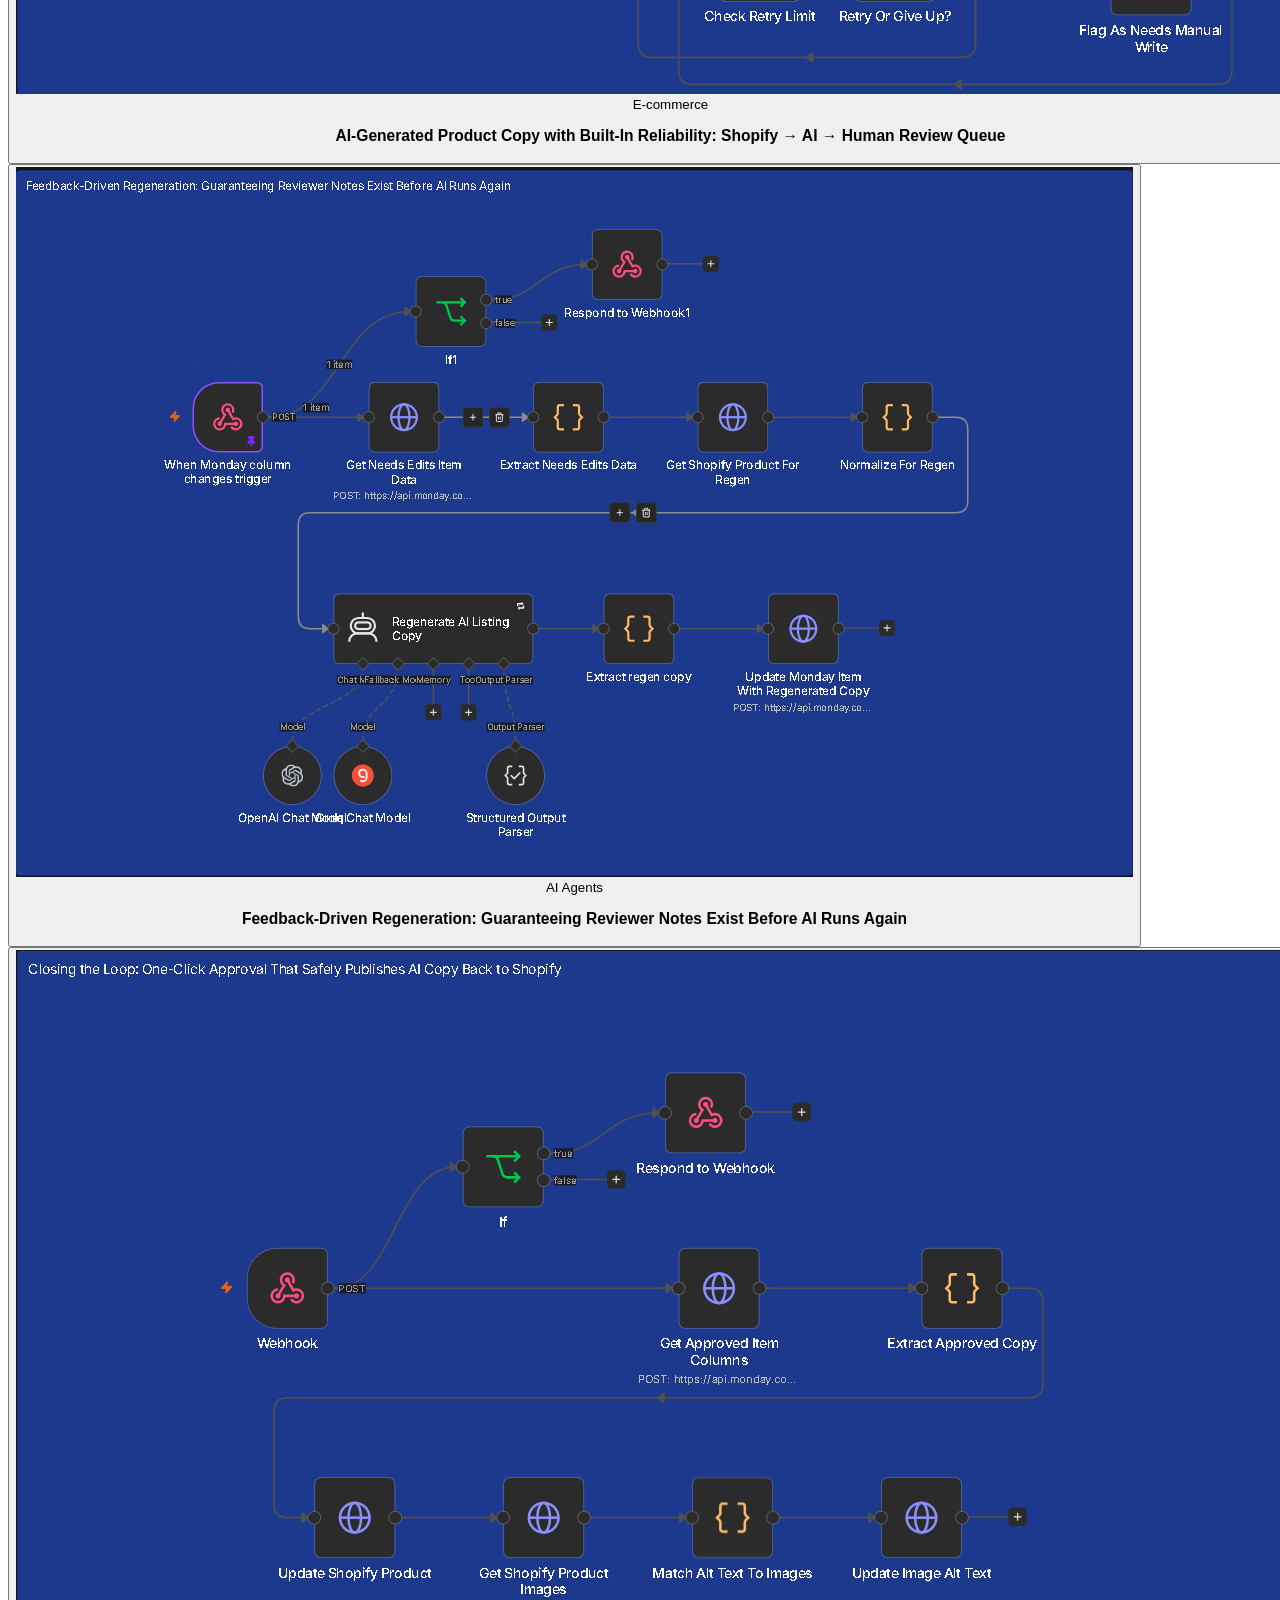
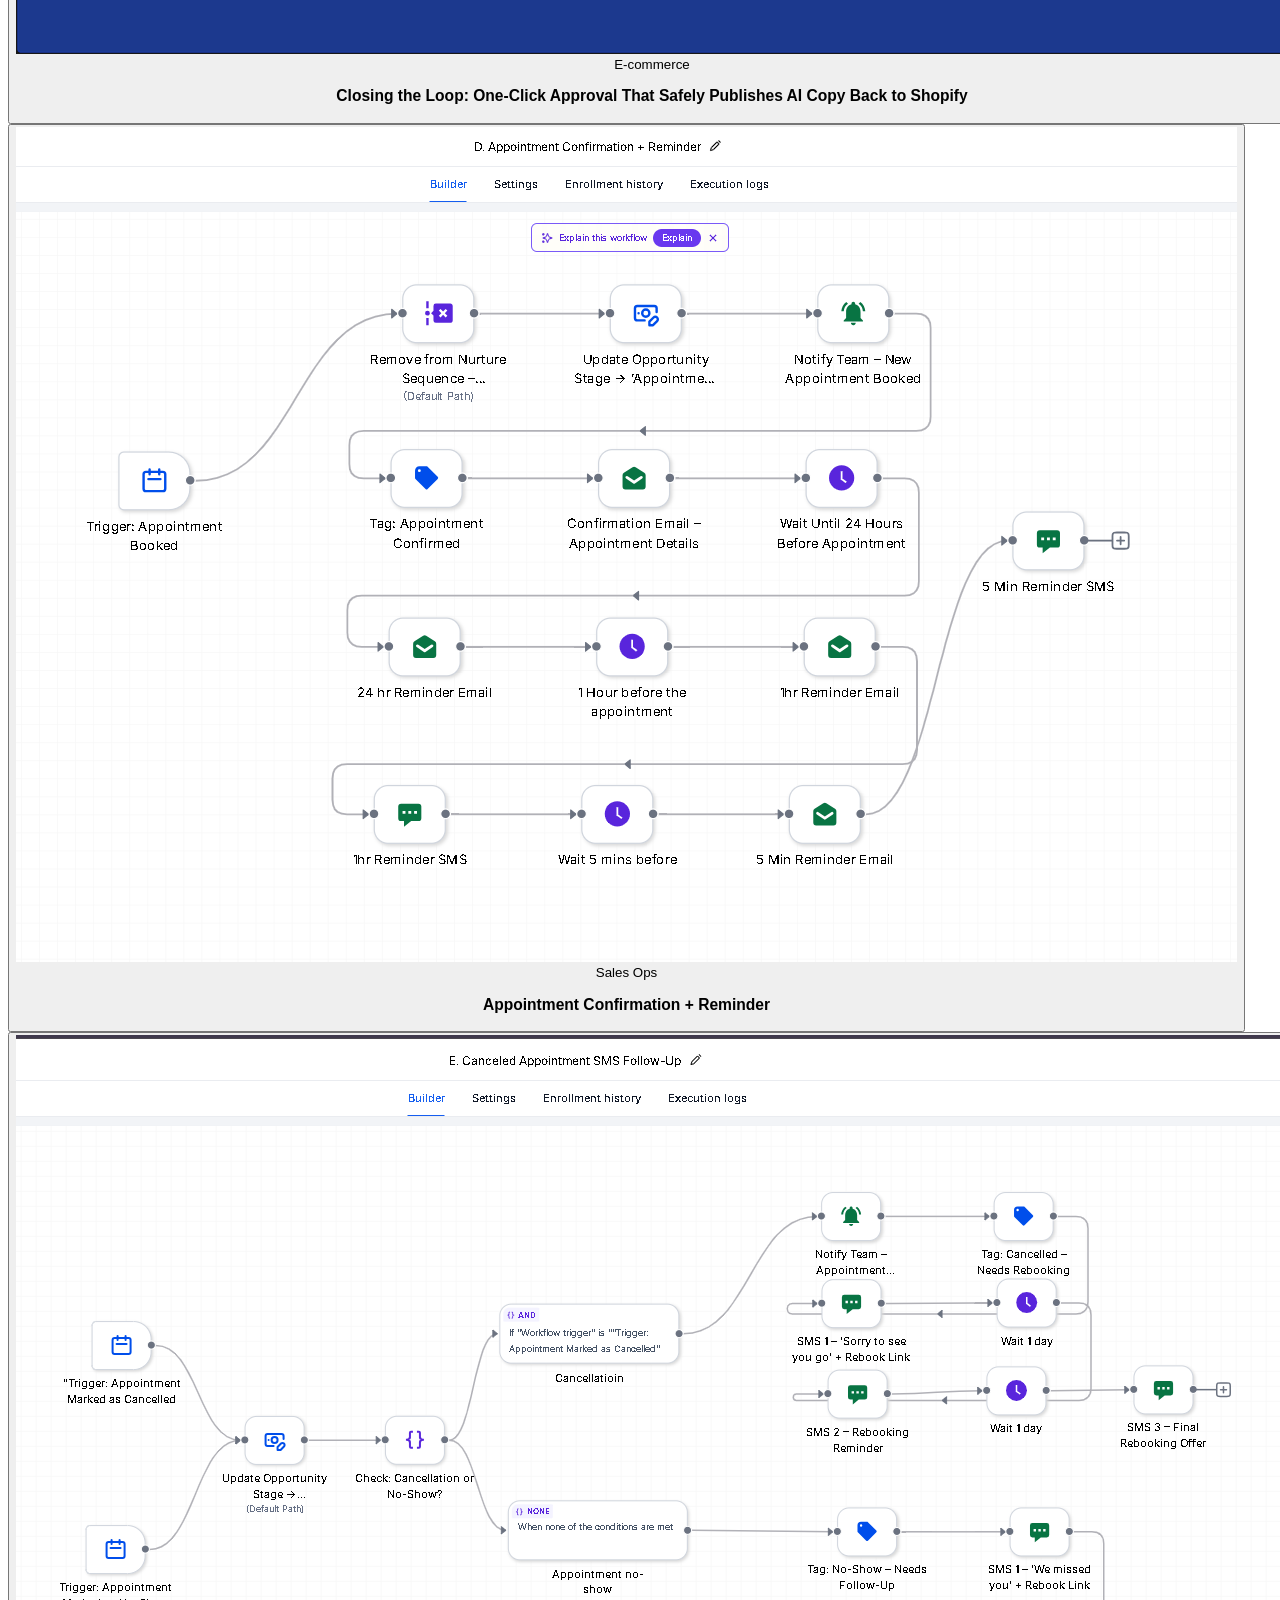
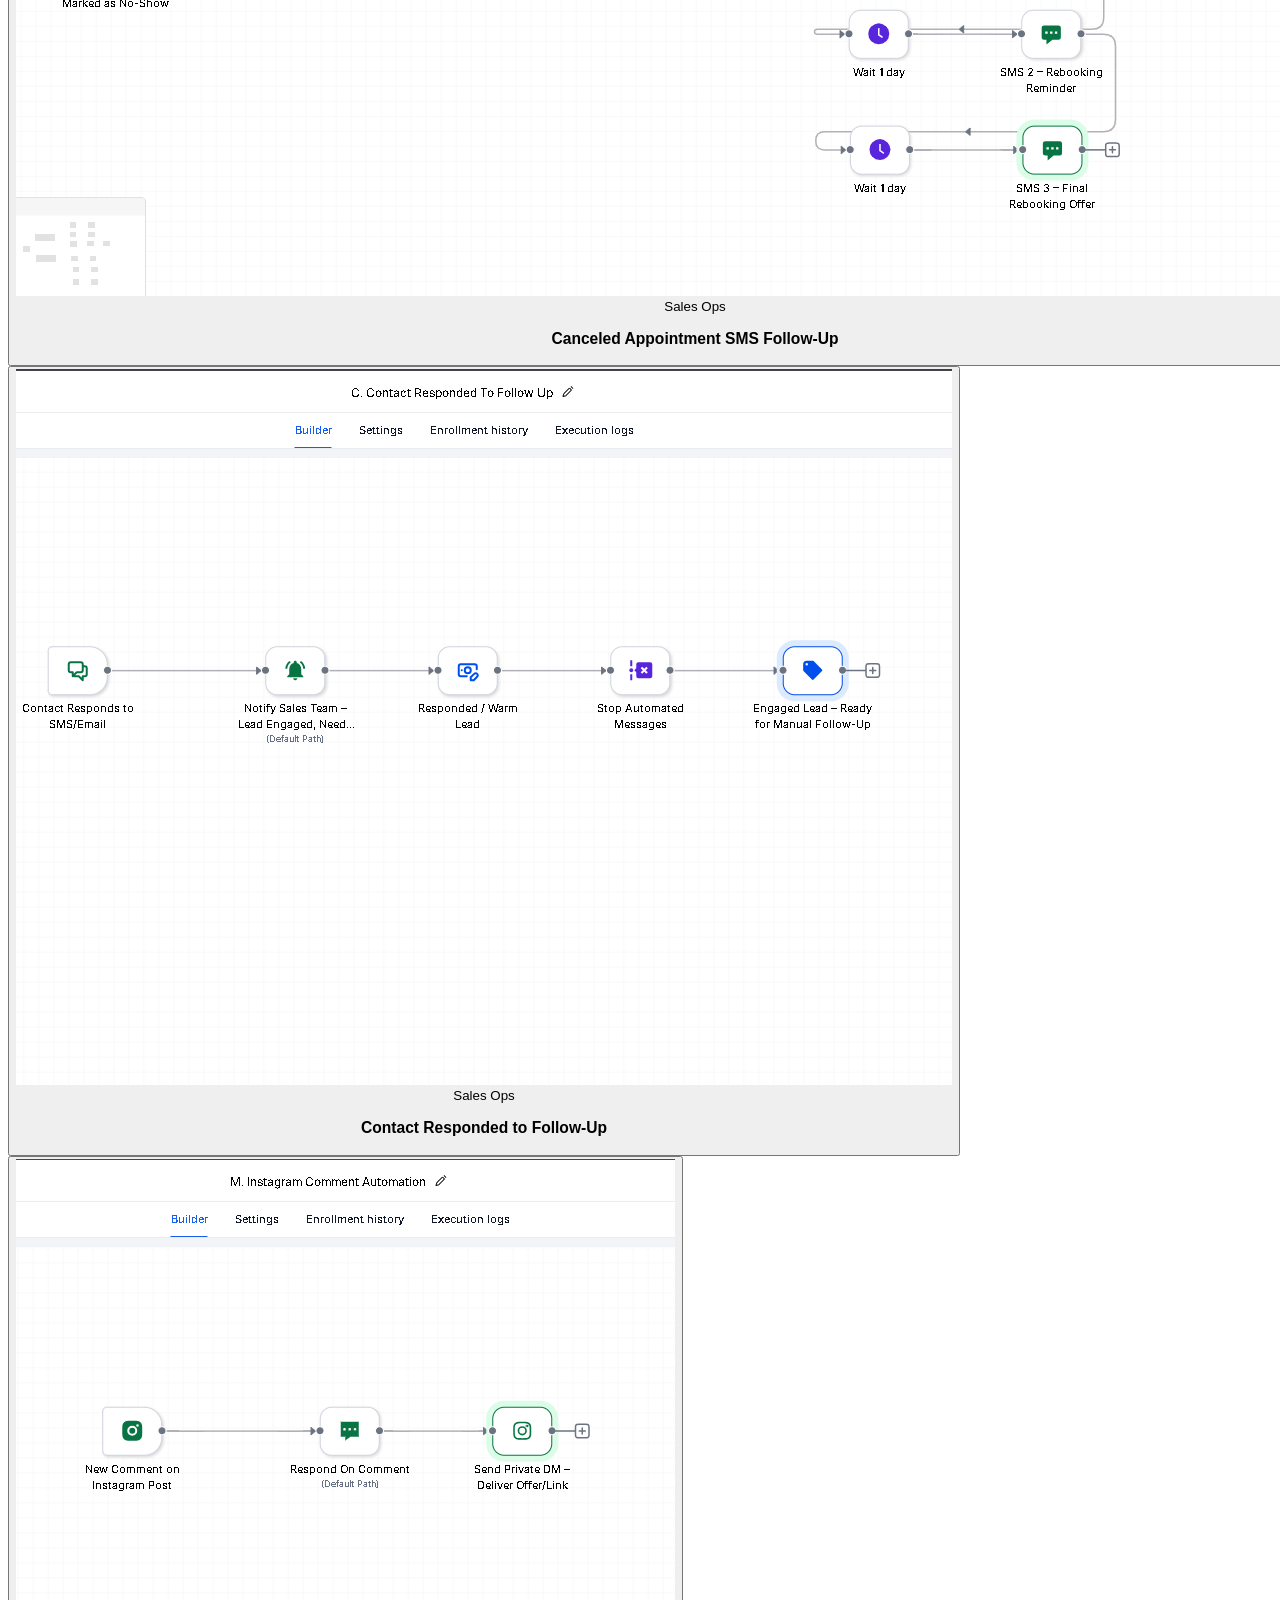
==== commit 691bf256: "Update index.html" ====
--- a/index.html
+++ b/index.html
@@ -1,487 +1,834 @@
-<!DOCTYPE html>
+<!doctype html>
 <html lang="en">
-
   <head>
     <meta charset="utf-8" />
     <meta name="viewport" content="width=device-width, initial-scale=1" />
-
     <title>Oliver Sain — AI Automation Specialist &amp; Workflow Expert</title>
-    <meta name="description" content="AI automation specialist certified in n8n, Make.com and Zapier. 100+ projects across CRM automation, AI agents, chatbots and lead generation." />
+    <meta
+      name="description"
+      content="I build AI automations that stop lost leads, manual invoices and busywork. Certified in n8n, Make.com and Zapier. 100+ projects delivered."
+    />
     <meta name="author" content="Oliver Sain" />
-    <meta name="robots" content="index, follow, max-image-preview:large, max-snippet:-1" />
-    <meta name="theme-color" content="#eef2f7" />
+    <meta
+      name="robots"
+      content="index, follow, max-image-preview:large, max-snippet:-1"
+    />
+    <meta name="theme-color" content="#070b1a" />
     <link rel="canonical" href="https://aiautoflow.online/" />
-
-    <!-- Open Graph -->
     <meta property="og:type" content="website" />
     <meta property="og:site_name" content="Oliver Sain" />
-    <meta property="og:locale" content="en_US" />
     <meta property="og:url" content="https://aiautoflow.online/" />
-    <meta property="og:title" content="Oliver Sain — AI Automation Specialist &amp; Workflow Expert" />
-    <meta property="og:description" content="AI automation specialist certified in n8n, Make.com and Zapier. 100+ projects across CRM automation, AI agents, chatbots and lead generation." />
-    <meta property="og:image" content="https://aiautoflow.online/images/ai-hero-network.png" />
-    <meta property="og:image:width" content="1536" />
-    <meta property="og:image:height" content="1024" />
-    <meta property="og:image:alt" content="AI automation hub connected to n8n, Make, Zapier, HubSpot and other tools" />
-
-    <!-- Twitter / X -->
+    <meta
+      property="og:title"
+      content="Oliver Sain — AI Automation Specialist &amp; Workflow Expert"
+    />
+    <meta
+      property="og:description"
+      content="AI automations that stop lost leads, manual invoices and busywork. 100+ projects delivered."
+    />
+    <meta
+      property="og:image"
+      content="https://aiautoflow.online/images/ai-hero-network.png"
+    />
     <meta name="twitter:card" content="summary_large_image" />
-    <meta name="twitter:title" content="Oliver Sain — AI Automation Specialist &amp; Workflow Expert" />
-    <meta name="twitter:description" content="AI automation specialist certified in n8n, Make.com and Zapier. 100+ projects across CRM automation, AI agents, chatbots and lead generation." />
-    <meta name="twitter:image" content="https://aiautoflow.online/images/ai-hero-network.png" />
-
-    <!-- Structured data -->
     <script type="application/ld+json">
-{
-  "@context": "https://schema.org",
-  "@graph": [
-    {
-      "@type": "WebSite",
-      "@id": "https://aiautoflow.online/#website",
-      "url": "https://aiautoflow.online/",
-      "name": "Oliver Sain — AI Automation Specialist",
-      "inLanguage": "en",
-      "publisher": {
-        "@id": "https://aiautoflow.online/#person"
+      {
+        "@context": "https://schema.org",
+        "@graph": [
+          {
+            "@type": "WebSite",
+            "@id": "https://aiautoflow.online/#website",
+            "url": "https://aiautoflow.online/",
+            "name": "Oliver Sain — AI Automation Specialist",
+            "inLanguage": "en",
+            "publisher": {
+              "@id": "https://aiautoflow.online/#person"
+            }
+          },
+          {
+            "@type": "Person",
+            "@id": "https://aiautoflow.online/#person",
+            "name": "Oliver Sain",
+            "url": "https://aiautoflow.online/",
+            "jobTitle": "AI Automation Specialist",
+            "image": "https://aiautoflow.online/images/profile.png",
+            "email": "mailto:oliversain1217@gmail.com",
+            "sameAs": ["https://www.linkedin.com/in/oliver-sain-038130435/"],
+            "knowsAbout": [
+              "n8n",
+              "Make.com",
+              "Zapier",
+              "GoHighLevel",
+              "HubSpot",
+              "Pipedrive",
+              "Monday.com",
+              "Airtable",
+              "AI agents",
+              "CRM automation",
+              "Chatbot development",
+              "Lead generation automation"
+            ]
+          },
+          {
+            "@type": "ProfessionalService",
+            "@id": "https://aiautoflow.online/#service",
+            "name": "Oliver Sain — AI Automation Services",
+            "url": "https://aiautoflow.online/",
+            "image": "https://aiautoflow.online/images/ai-hero-network.png",
+            "description": "AI automation specialist certified in n8n, Make.com and Zapier. 100+ projects across CRM automation, AI agents, chatbots and lead generation.",
+            "provider": {
+              "@id": "https://aiautoflow.online/#person"
+            },
+            "areaServed": "Worldwide",
+            "serviceType": [
+              "Workflow Automation",
+              "AI Agent Development",
+              "CRM Integration",
+              "Chatbot Development",
+              "GoHighLevel Setup",
+              "Lead Generation Automation"
+            ]
+          }
+        ]
       }
-    },
-    {
-      "@type": "Person",
-      "@id": "https://aiautoflow.online/#person",
-      "name": "Oliver Sain",
-      "url": "https://aiautoflow.online/",
-      "jobTitle": "AI Automation Specialist",
-      "image": "https://aiautoflow.online/images/profile.png",
-      "email": "mailto:oliversain1217@gmail.com",
-      "sameAs": [
-        "https://www.linkedin.com/in/oliver-sain-038130435/"
-      ],
-      "knowsAbout": [
-        "n8n",
-        "Make.com",
-        "Zapier",
-        "GoHighLevel",
-        "HubSpot",
-        "Pipedrive",
-        "Monday.com",
-        "Airtable",
-        "AI agents",
-        "CRM automation",
-        "Chatbot development",
-        "Lead generation automation"
-      ]
-    },
-    {
-      "@type": "ProfessionalService",
-      "@id": "https://aiautoflow.online/#service",
-      "name": "Oliver Sain — AI Automation Services",
-      "url": "https://aiautoflow.online/",
-      "image": "https://aiautoflow.online/images/ai-hero-network.png",
-      "description": "AI automation specialist certified in n8n, Make.com and Zapier. 100+ projects across CRM automation, AI agents, chatbots and lead generation.",
-      "provider": {
-        "@id": "https://aiautoflow.online/#person"
-      },
-      "areaServed": "Worldwide",
-      "serviceType": [
-        "Workflow Automation",
-        "AI Agent Development",
-        "CRM Integration",
-        "Chatbot Development",
-        "GoHighLevel Setup",
-        "Lead Generation Automation"
-      ]
-    }
-  ]
-}
     </script>
-
-    <!-- Google tag (gtag.js) -->
-    <script async src="https://www.googletagmanager.com/gtag/js?id=G-PCKYZCL0M0"></script>
+    <script
+      async
+      src="https://www.googletagmanager.com/gtag/js?id=G-PCKYZCL0M0"
+    ></script>
     <script>
       window.dataLayer = window.dataLayer || [];
-      function gtag(){dataLayer.push(arguments);}
-      gtag('js', new Date());
-      gtag('config', 'G-PCKYZCL0M0');
+      function gtag() {
+        dataLayer.push(arguments);
+      }
+      gtag("js", new Date());
+      gtag("config", "G-PCKYZCL0M0");
     </script>
-
     <link rel="preconnect" href="https://fonts.googleapis.com" />
-    <link rel="preconnect" href="https://fonts.gstatic.com" crossorigin="anonymous" />
-    <link rel="preload" as="image" href="images/ai-hero-network.png" fetchpriority="high" />
-    <link rel="stylesheet" href="styles.css" />
-    <link rel="stylesheet" href="https://fonts.googleapis.com/css2?family=Sora:wght@600;700;800&amp;family=Manrope:wght@400;500;600;700&amp;display=swap" />
-    <link rel="icon" href="favicon.ico" type="image/x-icon" />
+    <link rel="preconnect" href="https://fonts.gstatic.com" crossorigin />
+    <link
+      rel="stylesheet"
+      href="https://fonts.googleapis.com/css2?family=Anton&family=Manrope:wght@400;500;600;700&family=Sora:wght@600;700;800&display=swap"
+    />
+    <link rel="icon" href="favicon.ico" />
+    <link rel="stylesheet" href="css/styles.css" />
   </head>
-
-  <body><!--$-->
-    <div class="min-h-screen bg-background">
-      <header class="sticky top-0 z-50 bg-background/85 backdrop-blur-md">
-        <div class="mx-auto grid max-w-6xl grid-cols-[minmax(0,1fr)_auto] items-center gap-4 px-4 py-4 sm:px-6"><a href="#top" class="min-w-0"><span class="nm-emboss block truncate font-display text-xl font-extrabold sm:text-2xl">Oliver Sain<span class="text-primary">.</span></span><span class="hidden text-[11px] font-medium tracking-wide text-ink-soft sm:block">AI AUTOMATION SPECIALIST</span></a>
-
-          <nav aria-label="Main" class="hidden items-center gap-2 lg:flex"><a href="#about" class="rounded-full px-4 py-2 text-sm font-semibold transition-all duration-200 nm-raised-sm text-ink hover:-translate-y-0.5">About</a><a href="#skills" class="rounded-full px-4 py-2 text-sm font-semibold transition-all duration-200 nm-raised-sm text-ink hover:-translate-y-0.5">Skills</a><a href="#services" class="rounded-full px-4 py-2 text-sm font-semibold transition-all duration-200 nm-raised-sm text-ink hover:-translate-y-0.5">Services</a><a href="#work" class="rounded-full px-4 py-2 text-sm font-semibold transition-all duration-200 nm-raised-sm text-ink hover:-translate-y-0.5">Work</a><a href="#process" class="rounded-full px-4 py-2 text-sm font-semibold transition-all duration-200 nm-raised-sm text-ink hover:-translate-y-0.5">Process</a><a href="#contact" class="rounded-full px-4 py-2 text-sm font-semibold transition-all duration-200 nm-raised-sm text-ink hover:-translate-y-0.5">Contact</a><a href="#contact" class="nm-accent ml-2 rounded-full px-5 py-2.5 text-sm font-bold">Hire Me</a></nav><button type="button" aria-label="Open menu" aria-expanded="false" class="nm-press grid size-11 shrink-0 place-items-center rounded-2xl lg:hidden"><svg xmlns="http://www.w3.org/2000/svg" width="20" height="20" viewBox="0 0 24 24" fill="none" stroke="currentColor" stroke-width="2" stroke-linecap="round" stroke-linejoin="round" class="lucide lucide-menu" aria-hidden="true">
-              <path d="M4 5h16"></path>
-              <path d="M4 12h16"></path>
-              <path d="M4 19h16"></path>
-            </svg></button>
+  <body>
+    <div class="bg" aria-hidden="true"><i></i><i></i><i></i></div>
+
+    <div class="wrap">
+      <!-- NAVIGATION: sticky glass pill with anchor links and the audit button -->
+      <header>
+        <div class="nav glass">
+          <a href="#top" class="logo"
+            >Oliver Sain<small>AI automation specialist</small></a
+          >
+          <ul>
+            <li><a href="#problems">Problems I solve</a></li>
+            <li><a href="#work">Work</a></li>
+            <li><a href="#services">Services</a></li>
+            <li><a href="#skills">Skills</a></li>
+            <li><a href="#process">Process</a></li>
+            <li><a href="#about">About</a></li>
+            <li><a href="#contact">Contact</a></li>
+          </ul>
+          <a
+            class="btn main"
+            href="https://calendly.com/zedsibal/oliver-calendar"
+            target="_blank"
+            rel="noopener"
+            >Book a free audit</a
+          >
         </div>
       </header>
-      <main>
-
-        <section id="top" class="mx-auto max-w-6xl px-4 pt-8 pb-10 sm:px-6 sm:pt-12">
-          <div class="grid items-center gap-12 lg:grid-cols-[1fr_1.05fr]">
-            <div style="transition-delay:0ms" class="reveal  min-w-0"><span class="nm-inset-sm inline-flex items-center gap-2 rounded-full px-4 py-2 text-xs font-bold tracking-wide text-primary"><svg xmlns="http://www.w3.org/2000/svg" width="14" height="14" viewBox="0 0 24 24" fill="none" stroke="currentColor" stroke-width="2" stroke-linecap="round" stroke-linejoin="round" class="lucide lucide-sparkles" aria-hidden="true">
-                  <path d="M11.017 2.814a1 1 0 0 1 1.966 0l1.051 5.558a2 2 0 0 0 1.594 1.594l5.558 1.051a1 1 0 0 1 0 1.966l-5.558 1.051a2 2 0 0 0-1.594 1.594l-1.051 5.558a1 1 0 0 1-1.966 0l-1.051-5.558a2 2 0 0 0-1.594-1.594l-5.558-1.051a1 1 0 0 1 0-1.966l5.558-1.051a2 2 0 0 0 1.594-1.594z"></path>
-                  <path d="M20 2v4"></path>
-                  <path d="M22 4h-4"></path>
-                  <circle cx="4" cy="20" r="2"></circle>
-                </svg> 100+ AUTOMATIONS DELIVERED</span>
-              <h1 class="mt-6 font-display text-4xl leading-[1.05] font-extrabold sm:text-5xl xl:text-6xl">I Automate Your <span class="text-primary">Business</span> with AI.</h1>
-              <p class="mt-5 max-w-xl text-base leading-relaxed text-ink-soft sm:text-lg">Certified in n8n, Make.com and Zapier. I design AI agents, CRM pipelines and chat bots that quietly run your lead capture, onboarding and sales ops — around the clock.</p>
-              <div class="mt-8 flex flex-wrap gap-4"><a href="https://calendly.com/zedsibal/oliver-calendar" target="_blank" rel="noopener noreferrer" class="nm-accent inline-flex items-center gap-2 rounded-2xl px-6 py-3.5 text-sm font-bold">Book a Free Automation Audit <svg xmlns="http://www.w3.org/2000/svg" width="16" height="16" viewBox="0 0 24 24" fill="none" stroke="currentColor" stroke-width="2" stroke-linecap="round" stroke-linejoin="round" class="lucide lucide-arrow-right" aria-hidden="true">
-                    <path d="M5 12h14"></path>
-                    <path d="m12 5 7 7-7 7"></path>
-                  </svg></a><a href="#work" class="nm-press inline-flex items-center rounded-2xl px-6 py-3.5 text-sm font-bold">See My Work</a></div>
-            </div>
-            <div style="transition-delay:120ms" class="reveal  min-w-0"><img src="images/ai-hero-network.png" alt="Glowing AI Automation brain hub connected via neon circuit lines to Make, Zapier, n8n, ChatGPT, Claude, Gemini, HubSpot, Calendly, Slack, Stripe and other automation tools" width="1536" height="1024" fetchpriority="high" class="h-auto w-full rounded-3xl" /></div>
-          </div>
-        </section>
-
-        <section id="work" class="mx-auto max-w-6xl px-4 py-12 sm:px-6">
-          <div style="transition-delay:0ms" class="reveal  ">
-            <h2 class="font-display text-3xl font-extrabold sm:text-4xl">Project Showcase</h2>
-            <p class="mt-3 max-w-2xl text-ink-soft">Real automation builds — workflow diagrams and architectures from delivered client projects. Click any project for the full case study.</p>
-          </div>
-          <div style="transition-delay:0ms" class="reveal  mt-8"><label for="project-search-input" class="block text-sm font-bold">Find the automation you need</label>
-            <div class="nm-inset-sm mt-2 flex items-center gap-3 rounded-2xl px-4 py-3"><svg xmlns="http://www.w3.org/2000/svg" width="18" height="18" viewBox="0 0 24 24" fill="none" stroke="currentColor" stroke-width="2" stroke-linecap="round" stroke-linejoin="round" class="lucide lucide-search shrink-0 text-primary" aria-hidden="true">
-                <path d="m21 21-4.34-4.34"></path>
-                <circle cx="11" cy="11" r="8"></circle>
-              </svg><input id="project-search-input" type="search" placeholder="Try &quot;Shopify&quot;, &quot;CRM&quot;, &quot;Airtable&quot;, &quot;GoHighLevel&quot;…" class="w-full bg-transparent text-sm outline-none placeholder:text-ink-soft" /></div>
-            <p id="project-search-count" class="mt-2 text-xs text-ink-soft" style="display:none" aria-live="polite"></p>
-          </div>
-          <noscript><ul class="mt-6 list-disc pl-6 text-sm text-ink-soft"><li>AI-Powered Lead Research Machine — Google Maps Intelligence Module</li><li>AI-Generated Product Copy with Built-In Reliability: Shopify → AI → Human Review Queue</li><li>Feedback-Driven Regeneration: Guaranteeing Reviewer Notes Exist Before AI Runs Again</li><li>Closing the Loop: One-Click Approval That Safely Publishes AI Copy Back to Shopify</li><li>Appointment Confirmation + Reminder</li><li>Canceled Appointment SMS Follow-Up</li><li>Contact Responded to Follow-Up</li><li>Instagram Comment Automation</li><li>AI Voice Lead-Caller: Automated Outbound Calling Pipeline with Polling Architecture</li><li>AI Job Scraper &amp; Resume Optimizer: A Slack-Native Job Search Assistant</li><li>AI-Powered ASMR Video Generation &amp; Multi-Platform Auto-Publishing Pipeline</li><li>AI-Powered Facebook Messenger Chatbot with Calendar Booking</li><li>Automated Meme Collection &amp; Archiving Workflow</li><li>Multi-Channel AI Content Distribution Engine (Airtable + Gemini + JoggAI + Make.com)</li><li>Proposals, Contracts &amp; Invoices Generation — n8n Workflow</li><li>Automated Social Media Content Pipeline (Make.com + ChatGPT + Browse AI)</li><li>Shopify Dormant Customer Reactivation Automation (n8n)</li><li>Shopify Fulfillment &amp; Review Automation (n8n)</li><li>Shopify Low-Stock Supplier Reorder Automation (n8n)</li><li>Shopify Out-of-Stock Tagging &amp; Back-in-Stock Notification Automation (n8n)</li><li>Shopify VIP Loyalty Tier Automation (n8n)</li><li>Shopify Order Processing &amp; Fulfillment Operations Automation (n8n)</li><li>Instagram Interactive DM Workflow</li><li>Responded to Database Reactivation — AI-Powered Intent Detection</li><li>Lead Follow-Up System That Stops When They Reply</li><li>Lead Reactivation Workflow</li><li>Missed Call Text Back</li><li>monday.com File Upload → Google Drive Auto-Archive &amp; Sync</li><li>New Lead Automation (HVAC Service-Based Routing)</li><li>Order $50+ Reward – Auto Coupon on Qualifying Purchase</li><li>Shopify → Monday.com Order Automation</li><li>Shopify Abandoned Cart Recovery Automation (n8n)</li><li>Shopify Customer Sync &amp; Deduplication Automation (n8n)</li><li>AI-Powered HR Recruiting Automation: Job Posting to Candidate Evaluation &amp; Hiring Decision (n8n)</li><li>AI-Powered Invoice 3-Way Match Automation</li><li>Decision-Maker Contact Finder: Automated Franchise Contact Discovery</li><li>Enterprise Lead Capture &amp; CRM Automation</li><li>Franchise Lead Generation Automation: AI-Powered Franchise Company Finder &amp; Qualifier</li><li>Automated Invoice Management System</li><li>AI-Powered Review Escalation &amp; VIP Case Management — Judge.me Module</li><li>AI-Powered Support Email Escalation &amp; VIP Case Management — Gmail Module</li></ul></noscript>
-          <div id="project-grid" class="mt-10 grid grid-cols-1 gap-6 sm:grid-cols-2 lg:grid-cols-3"></div>
-          <div id="see-all-projects-wrap" class="mt-10 flex justify-center" style="display:none"><button id="see-all-projects-btn" type="button" aria-haspopup="dialog" class="nm-accent inline-flex items-center gap-2 rounded-2xl px-6 py-3.5 text-sm font-bold"><svg xmlns="http://www.w3.org/2000/svg" width="16" height="16" viewBox="0 0 24 24" fill="none" stroke="currentColor" stroke-width="2" stroke-linecap="round" stroke-linejoin="round" class="lucide lucide-layout-grid" aria-hidden="true">
-                <rect width="7" height="7" x="3" y="3" rx="1"></rect>
-                <rect width="7" height="7" x="14" y="3" rx="1"></rect>
-                <rect width="7" height="7" x="14" y="14" rx="1"></rect>
-                <rect width="7" height="7" x="3" y="14" rx="1"></rect>
-              </svg> See All <span id="see-all-projects-count"></span> Projects</button></div>
-        </section>
-        <div id="all-projects-modal" class="project-modal-overlay" aria-hidden="true">
-          <div class="project-modal-panel all-projects-panel" role="dialog" aria-modal="true" aria-labelledby="all-projects-title"><button type="button" class="project-modal-close" data-modal-close aria-label="Close"><svg xmlns="http://www.w3.org/2000/svg" width="18" height="18" viewBox="0 0 24 24" fill="none" stroke="currentColor" stroke-width="2" stroke-linecap="round" stroke-linejoin="round">
-                <path d="M18 6 6 18"></path>
-                <path d="m6 6 12 12"></path>
-              </svg></button>
-            <h3 id="all-projects-title" class="project-modal-title" style="margin-top:0">All Projects</h3>
-            <p id="all-projects-count" class="mt-2 text-xs text-ink-soft" aria-live="polite"></p>
-            <div id="all-projects-grid" class="mt-6 grid grid-cols-1 gap-6 sm:grid-cols-2 lg:grid-cols-3"></div>
-          </div>
-        </div>
-        <div id="project-modal" class="project-modal-overlay" aria-hidden="true">
-          <div class="project-modal-panel" role="dialog" aria-modal="true" aria-labelledby="modal-title"><button type="button" class="project-modal-close" data-modal-close aria-label="Close"><svg xmlns="http://www.w3.org/2000/svg" width="18" height="18" viewBox="0 0 24 24" fill="none" stroke="currentColor" stroke-width="2" stroke-linecap="round" stroke-linejoin="round">
-                <path d="M18 6 6 18"></path>
-                <path d="m6 6 12 12"></path>
-              </svg></button>
-            <div class="project-modal-image"><img id="modal-image" src="" alt="" /></div><span id="modal-category" class="project-modal-category"></span>
-            <h3 id="modal-title" class="project-modal-title"></h3>
-            <div id="modal-description" class="project-modal-body"></div>
-          </div>
-        </div>
-
-        <section id="skills" class="mx-auto max-w-6xl px-4 py-12 sm:px-6">
-          <div style="transition-delay:0ms" class="reveal  ">
-            <h2 class="font-display text-3xl font-extrabold sm:text-4xl">Certifications &amp; Stack</h2>
-            <p class="mt-3 max-w-2xl text-ink-soft">The platforms I build in daily — grouped by what they do for your business.</p>
-          </div>
-          <div class="mt-10 grid gap-6 sm:grid-cols-2 lg:grid-cols-3">
-            <div style="transition-delay:0ms" class="reveal  ">
-              <div class="nm-raised h-full rounded-3xl p-6">
-                <h3 class="font-display text-sm font-bold tracking-wide text-primary uppercase">Automation Platforms</h3>
-                <ul class="mt-5 grid grid-cols-3 gap-4">
-                  <li class="nm-lift grid place-items-center gap-2 rounded-2xl p-3"><img src="https://cdn.simpleicons.org/n8n/EA4B71" alt="n8n logo" width="28" height="28" loading="lazy" decoding="async" class="shrink-0 object-contain" style="width:28px;height:28px" /><span class="w-full truncate text-center text-[11px] font-semibold text-ink-soft">n8n</span></li>
-                  <li class="nm-lift grid place-items-center gap-2 rounded-2xl p-3"><img src="https://cdn.simpleicons.org/make/6D00CC" alt="Make.com logo" width="28" height="28" loading="lazy" decoding="async" class="shrink-0 object-contain" style="width:28px;height:28px" /><span class="w-full truncate text-center text-[11px] font-semibold text-ink-soft">Make.com</span></li>
-                  <li class="nm-lift grid place-items-center gap-2 rounded-2xl p-3"><img src="https://cdn.simpleicons.org/zapier/FF4F00" alt="Zapier logo" width="28" height="28" loading="lazy" decoding="async" class="shrink-0 object-contain" style="width:28px;height:28px" /><span class="w-full truncate text-center text-[11px] font-semibold text-ink-soft">Zapier</span></li>
-                </ul>
+    </div>
+
+    <main id="top">
+      <!-- HERO BILLBOARD: content is filled in by js/main.js (slide data lives there) -->
+      <section
+        class="billboard"
+        id="billboard"
+        aria-roledescription="carousel"
+        aria-label="Business problems I automate"
+      >
+        <div class="bb-wash"></div>
+        <div
+          class="ghost"
+          id="bbList"
+          aria-label="Workflows that solve this problem"
+        ></div>
+        <img class="bb-img" id="bbImg" alt="" />
+        <div class="wrap bb-inner">
+          <div class="bb-left">
+            <h1 class="bb-tag">
+              Stop losing leads, hours and money to manual work.
+            </h1>
+            <div class="bb-copy" id="bbCopy"></div>
+          </div>
+        </div>
+      </section>
+      <div class="wrap rail-wrap">
+        <button
+          type="button"
+          class="rnav prev"
+          id="rPrev"
+          aria-label="Previous workflow"
+        >
+          &#8249;
+        </button>
+        <div class="rail" id="rail" aria-label="Pick a problem"></div>
+        <button
+          type="button"
+          class="rnav next"
+          id="rNext"
+          aria-label="Next workflow"
+        >
+          &#8250;
+        </button>
+      </div>
+
+      <!-- PROBLEMS: each card fills the project search to show matching builds -->
+      <section id="problems">
+        <div class="wrap">
+          <h2>Which of these sounds like your week?</h2>
+          <p class="lead">Pick one to see the builds that solved it.</p>
+          <div class="grid g3">
+            <button class="problem glass" data-q="lead">
+              <b>Leads go cold</b>
+              <p>
+                Nobody follows up fast enough, or the follow-up keeps running
+                after they reply.
+              </p>
+              <em>See lead builds</em>
+            </button>
+            <button class="problem glass" data-q="invoice">
+              <b>Invoices eat hours</b>
+              <p>
+                Typing data from PDFs, chasing mismatches, catching duplicates
+                by eye.
+              </p>
+              <em>See invoice builds</em>
+            </button>
+            <button class="problem glass" data-q="shopify">
+              <b>The store runs on manual work</b>
+              <p>
+                Restocks, abandoned carts, VIP tiers and order updates done by
+                hand.
+              </p>
+              <em>See Shopify builds</em>
+            </button>
+            <button class="problem glass" data-q="escalation">
+              <b>Complaints get buried</b>
+              <p>
+                Bad reviews and angry emails sit unseen while the customer
+                leaves.
+              </p>
+              <em>See support builds</em>
+            </button>
+            <button class="problem glass" data-q="recruit">
+              <b>Hiring admin takes over</b>
+              <p>
+                Job posts, resume screening and decisions scattered across
+                tools.
+              </p>
+              <em>See hiring builds</em>
+            </button>
+            <button class="problem glass" data-q="monday">
+              <b>Tools don't talk to each other</b>
+              <p>
+                Data copied between your CRM, sheets and boards, and it goes
+                stale.
+              </p>
+              <em>See integration builds</em>
+            </button>
+          </div>
+        </div>
+      </section>
+
+      <!-- PROJECTS: grid and modals are rendered by js/projects.js -->
+      <section id="work">
+        <div class="wrap">
+          <h2>Real builds from client projects</h2>
+          <p class="lead">
+            Each card is a delivered workflow. Open one for the problem, the
+            architecture and the tools.
+          </p>
+          <div class="tools">
+            <label class="search glass" for="project-search-input"
+              ><span aria-hidden="true">&#128269;</span
+              ><input
+                id="project-search-input"
+                type="search"
+                placeholder="Search: Shopify, CRM, invoices, GoHighLevel"
+                autocomplete="off"
+            /></label>
+            <button class="filter" data-q="">All</button
+            ><button class="filter" data-q="Sales Ops">Sales Ops</button
+            ><button class="filter" data-q="E-commerce">E-commerce</button
+            ><button class="filter" data-q="AI Agents">AI Agents</button
+            ><button class="filter" data-q="Ops Automation">Operations</button
+            ><button class="filter" data-q="Content Automation">Content</button>
+          </div>
+          <p
+            id="project-search-count"
+            style="display: none"
+            aria-live="polite"
+          ></p>
+          <div id="project-grid"></div>
+          <div id="see-all-projects-wrap" class="cta" style="display: none">
+            <button
+              id="see-all-projects-btn"
+              class="btn"
+              type="button"
+              aria-haspopup="dialog"
+            >
+              See all <span id="see-all-projects-count"></span> projects
+            </button>
+          </div>
+        </div>
+      </section>
+
+      <div
+        id="all-projects-modal"
+        class="project-modal-overlay"
+        aria-hidden="true"
+      >
+        <div
+          class="project-modal-panel all-projects-panel"
+          role="dialog"
+          aria-modal="true"
+          aria-labelledby="all-projects-title"
+        >
+          <button
+            type="button"
+            class="project-modal-close"
+            data-modal-close
+            aria-label="Close"
+          >
+            &#10005;
+          </button>
+          <h3
+            id="all-projects-title"
+            class="project-modal-title"
+            style="margin-top: 0"
+          >
+            All projects
+          </h3>
+          <p id="all-projects-count" class="lead" aria-live="polite"></p>
+          <div id="all-projects-grid"></div>
+        </div>
+      </div>
+      <div id="project-modal" class="project-modal-overlay" aria-hidden="true">
+        <div
+          class="project-modal-panel"
+          role="dialog"
+          aria-modal="true"
+          aria-labelledby="modal-title"
+        >
+          <button
+            type="button"
+            class="project-modal-close"
+            data-modal-close
+            aria-label="Close"
+          >
+            &#10005;
+          </button>
+          <div class="project-modal-image">
+            <img id="modal-image" src="" alt="" />
+          </div>
+          <span id="modal-category" class="project-modal-category"></span>
+          <h3 id="modal-title" class="project-modal-title"></h3>
+          <div id="modal-description" class="project-modal-body"></div>
+        </div>
+      </div>
+
+      <!-- PROCESS: five-step method -->
+      <!-- SERVICES: fixed-scope builds or retainers -->
+      <section id="services">
+        <div class="wrap">
+          <h2>Services</h2>
+          <p class="lead">
+            Fixed-scope builds or ongoing retainers, whatever fits your
+            operation.
+          </p>
+          <div class="grid g3">
+            <article class="svc glass">
+              <span class="ic"
+                ><svg viewBox="0 0 24 24" aria-hidden="true">
+                  <rect width="8" height="8" x="3" y="3" rx="2" />
+                  <path d="M7 11v4a2 2 0 0 0 2 2h4" />
+                  <rect width="8" height="8" x="13" y="13" rx="2" /></svg
+              ></span>
+              <h3>Workflow Automation</h3>
+              <p>
+                End-to-end n8n, Make and Zapier builds that remove manual
+                busywork from your daily operations.
+              </p>
+            </article>
+            <article class="svc glass">
+              <span class="ic"
+                ><svg viewBox="0 0 24 24" aria-hidden="true">
+                  <path d="M12 8V4H8" />
+                  <rect width="16" height="12" x="4" y="8" rx="2" />
+                  <path d="M2 14h2" />
+                  <path d="M20 14h2" />
+                  <path d="M15 13v2" />
+                  <path d="M9 13v2" /></svg
+              ></span>
+              <h3>AI Agent Development</h3>
+              <p>
+                Tool-using agents with memory that draft, decide, enrich and act
+                inside your existing stack.
+              </p>
+            </article>
+            <article class="svc glass">
+              <span class="ic"
+                ><svg viewBox="0 0 24 24" aria-hidden="true">
+                  <ellipse cx="12" cy="5" rx="9" ry="3" />
+                  <path d="M3 5V19A9 3 0 0 0 21 19V5" />
+                  <path d="M3 12A9 3 0 0 0 21 12" /></svg
+              ></span>
+              <h3>CRM Integration</h3>
+              <p>
+                HubSpot, Pipedrive and GoHighLevel wired to your forms,
+                calendars, billing and reporting.
+              </p>
+            </article>
+            <article class="svc glass">
+              <span class="ic"
+                ><svg viewBox="0 0 24 24" aria-hidden="true">
+                  <path
+                    d="M16 10a2 2 0 0 1-2 2H6.828a2 2 0 0 0-1.414.586l-2.202 2.202A.71.71 0 0 1 2 14.286V4a2 2 0 0 1 2-2h10a2 2 0 0 1 2 2z"
+                  />
+                  <path
+                    d="M20 9a2 2 0 0 1 2 2v10.286a.71.71 0 0 1-1.212.502l-2.202-2.202A2 2 0 0 0 17.172 19H10a2 2 0 0 1-2-2v-1"
+                  /></svg
+              ></span>
+              <h3>Chatbot Development</h3>
+              <p>
+                WhatsApp, Telegram and website bots that qualify leads and book
+                calls while you sleep.
+              </p>
+            </article>
+            <article class="svc glass">
+              <span class="ic"
+                ><svg viewBox="0 0 24 24" aria-hidden="true">
+                  <path d="M12 15v5s3.03-.55 4-2c1.08-1.62 0-5 0-5" />
+                  <path
+                    d="M4.5 16.5c-1.5 1.26-2 5-2 5s3.74-.5 5-2c.71-.84.7-2.13-.09-2.91a2.18 2.18 0 0 0-2.91-.09"
+                  />
+                  <path
+                    d="M9 12a22 22 0 0 1 2-3.95A12.88 12.88 0 0 1 22 2c0 2.72-.78 7.5-6 11a22.4 22.4 0 0 1-4 2z"
+                  />
+                  <path d="M9 12H4s.55-3.03 2-4c1.62-1.08 5 .05 5 .05" /></svg
+              ></span>
+              <h3>GoHighLevel Setup</h3>
+              <p>
+                Snapshots, pipelines, funnels and nurture sequences configured
+                end-to-end for agencies.
+              </p>
+            </article>
+            <article class="svc glass">
+              <span class="ic"
+                ><svg viewBox="0 0 24 24" aria-hidden="true">
+                  <path d="m12 15 4 4" />
+                  <path
+                    d="M2.352 10.648a1.205 1.205 0 0 0 0 1.704l2.296 2.296a1.205 1.205 0 0 0 1.704 0l6.029-6.029a1 1 0 1 1 3 3l-6.029 6.029a1.205 1.205 0 0 0 0 1.704l2.296 2.296a1.205 1.205 0 0 0 1.704 0l6.365-6.367A1 1 0 0 0 8.716 4.282z"
+                  />
+                  <path d="m5 8 4 4" /></svg
+              ></span>
+              <h3>Lead Gen Automation</h3>
+              <p>
+                Scraping, enrichment, scoring and outbound sequences that keep
+                the pipeline permanently warm.
+              </p>
+            </article>
+          </div>
+        </div>
+      </section>
+      <section id="process">
+        <div class="wrap">
+          <h2>From messy process to running system</h2>
+          <div class="steps">
+            <div class="step glass">
+              <h3>Discovery</h3>
+              <p>
+                We map your current process, bottlenecks and tools in a short
+                working call.
+              </p>
+            </div>
+            <div class="step glass">
+              <h3>Build</h3>
+              <p>
+                I build the workflow with clear naming and documented logic.
+              </p>
+            </div>
+            <div class="step glass">
+              <h3>Test</h3>
+              <p>
+                Edge cases, retries and error branches are tested with real
+                data.
+              </p>
+            </div>
+            <div class="step glass">
+              <h3>Deploy</h3>
+              <p>
+                Go live with monitoring, alerting and a handover walkthrough
+                video.
+              </p>
+            </div>
+            <div class="step glass">
+              <h3>Support</h3>
+              <p>Ongoing tweaks and new automations as your business grows.</p>
+            </div>
+          </div>
+        </div>
+      </section>
+
+      <section>
+        <div class="wrap">
+          <h2>What clients say</h2>
+          <div class="grid g3">
+            <figure class="quote glass">
+              <p>
+                Oliver helped us turn a time-consuming lead management process
+                into an automated workflow. Leads are now captured, organized,
+                enriched, and followed up with automatically. It has saved our
+                team hours every week and made our sales process much more
+                consistent.
+              </p>
+              <footer>
+                Balat S.<span>Founder, Growth Marketing Agency</span>
+              </footer>
+            </figure>
+            <figure class="quote glass">
+              <p>
+                The automation workflow Oliver built completely changed how we
+                manage our CRM. Instead of manually moving contacts, sending
+                follow-ups, and updating records, everything happens
+                automatically based on each customer's activity. The system is
+                reliable, organized, and easy for our team to use.
+              </p>
+              <footer>
+                DanDan S.<span
+                  >Operations Manager, Local Services Business</span
+                >
+              </footer>
+            </figure>
+            <figure class="quote glass">
+              <p>
+                Oliver understood the problem we were trying to solve and built
+                an AI-powered workflow around it. The automation handles
+                repetitive tasks that used to take hours, while still giving us
+                control when human input is needed. The result is a much faster
+                and more efficient process.
+              </p>
+              <footer>
+                Turyuk.<span>Business Owner, E-commerce Company</span>
+              </footer>
+            </figure>
+          </div>
+        </div>
+      </section>
+
+      <!-- ABOUT: profile and certifications -->
+      <section id="about">
+        <div class="wrap">
+          <div class="about glass">
+            <img
+              src="images/profile.png"
+              alt="Oliver Sain, AI Automation Specialist"
+              loading="lazy"
+              width="220"
+              height="280"
+            />
+            <div>
+              <h2>About Oliver</h2>
+              <p>
+                I'm an AI automation specialist and technical virtual assistant
+                with 100+ completed projects. I build the machinery behind
+                growing businesses: lead capture, CRM automation, AI chat
+                agents, onboarding bots and sales reporting.
+              </p>
+              <p>
+                Certified in n8n, Make.com and Zapier, with end-to-end
+                GoHighLevel training. I work hands-on with HubSpot, Pipedrive,
+                monday.com, Asana, Notion, Airtable and Supabase, so your tools
+                stop living on separate islands.
+              </p>
+              <div class="stack">
+                <span class="glass">Certified n8n</span
+                ><span class="glass">Certified Make.com</span
+                ><span class="glass">Certified Zapier</span
+                ><span class="glass">GoHighLevel</span>
               </div>
             </div>
-            <div style="transition-delay:60ms" class="reveal  ">
-              <div class="nm-raised h-full rounded-3xl p-6">
-                <h3 class="font-display text-sm font-bold tracking-wide text-primary uppercase">CRM</h3>
-                <ul class="mt-5 grid grid-cols-3 gap-4">
-                  <li class="nm-lift grid place-items-center gap-2 rounded-2xl p-3"><img src="https://cdn.simpleicons.org/hubspot/FF7A59" alt="HubSpot logo" width="28" height="28" loading="lazy" decoding="async" class="shrink-0 object-contain" style="width:28px;height:28px" /><span class="w-full truncate text-center text-[11px] font-semibold text-ink-soft">HubSpot</span></li>
-                  <li class="nm-lift grid place-items-center gap-2 rounded-2xl p-3"><img src="https://cdn.simpleicons.org/pipedrive/017737" alt="Pipedrive logo" width="28" height="28" loading="lazy" decoding="async" class="shrink-0 object-contain" style="width:28px;height:28px" /><span class="w-full truncate text-center text-[11px] font-semibold text-ink-soft">Pipedrive</span></li>
-                  <li class="nm-lift grid place-items-center gap-2 rounded-2xl p-3"><span aria-hidden="true" class="grid shrink-0 place-items-center rounded-md font-display font-bold text-primary-foreground" style="width:28px;height:28px;font-size:12.6px;background:#2E7DF7">GO</span><span class="w-full truncate text-center text-[11px] font-semibold text-ink-soft">GoHighLevel</span></li>
-                </ul>
+          </div>
+        </div>
+      </section>
+
+      <!-- SKILLS: platforms grouped by what they do for your business -->
+      <section id="skills">
+        <div class="wrap">
+          <h2>Certifications and stack</h2>
+          <p class="lead">
+            The platforms I build in daily, grouped by what they do for your
+            business.
+          </p>
+          <div class="grid g3">
+            <div class="skill glass">
+              <h3>Automation platforms</h3>
+              <ul class="logos">
+                <li>
+                  <img
+                    src="https://cdn.simpleicons.org/n8n/EA4B71"
+                    alt=""
+                    width="28"
+                    height="28"
+                    loading="lazy"
+                    onerror="this.style.display = 'none'"
+                  />n8n
+                </li>
+                <li>
+                  <img
+                    src="https://cdn.simpleicons.org/make/6D00CC"
+                    alt=""
+                    width="28"
+                    height="28"
+                    loading="lazy"
+                    onerror="this.style.display = 'none'"
+                  />Make.com
+                </li>
+                <li>
+                  <img
+                    src="https://cdn.simpleicons.org/zapier/FF4F00"
+                    alt=""
+                    width="28"
+                    height="28"
+                    loading="lazy"
+                    onerror="this.style.display = 'none'"
+                  />Zapier
+                </li>
+              </ul>
+            </div>
+            <div class="skill glass">
+              <h3>CRM</h3>
+              <ul class="logos">
+                <li>
+                  <img
+                    src="https://cdn.simpleicons.org/hubspot/FF7A59"
+                    alt=""
+                    width="28"
+                    height="28"
+                    loading="lazy"
+                    onerror="this.style.display = 'none'"
+                  />HubSpot
+                </li>
+                <li>
+                  <img
+                    src="https://cdn.simpleicons.org/pipedrive/017737"
+                    alt=""
+                    width="28"
+                    height="28"
+                    loading="lazy"
+                    onerror="this.style.display = 'none'"
+                  />Pipedrive
+                </li>
+                <li>
+                  <span class="go" aria-hidden="true">GO</span>GoHighLevel
+                </li>
+              </ul>
+            </div>
+            <div class="skill glass">
+              <h3>Project management</h3>
+              <ul class="logos">
+                <li>
+                  <img
+                    src="https://cdn.simpleicons.org/mondaydotcom/FF3D57"
+                    alt=""
+                    width="28"
+                    height="28"
+                    loading="lazy"
+                    onerror="this.style.display = 'none'"
+                  />Monday.com
+                </li>
+                <li>
+                  <img
+                    src="https://cdn.simpleicons.org/asana/F06A6A"
+                    alt=""
+                    width="28"
+                    height="28"
+                    loading="lazy"
+                    onerror="this.style.display = 'none'"
+                  />Asana
+                </li>
+                <li>
+                  <img
+                    src="https://cdn.simpleicons.org/notion/111111"
+                    alt=""
+                    width="28"
+                    height="28"
+                    loading="lazy"
+                    onerror="this.style.display = 'none'"
+                  />Notion
+                </li>
+              </ul>
+            </div>
+            <div class="skill glass">
+              <h3>Web dev</h3>
+              <ul class="logos">
+                <li>
+                  <img
+                    src="https://cdn.simpleicons.org/github/181717"
+                    alt=""
+                    width="28"
+                    height="28"
+                    loading="lazy"
+                    onerror="this.style.display = 'none'"
+                  />GitHub
+                </li>
+                <li>
+                  <img
+                    src="https://cdn.simpleicons.org/wordpress/21759B"
+                    alt=""
+                    width="28"
+                    height="28"
+                    loading="lazy"
+                    onerror="this.style.display = 'none'"
+                  />WordPress
+                </li>
+                <li>
+                  <span class="go" aria-hidden="true">GO</span>GoHighLevel
+                </li>
+              </ul>
+            </div>
+            <div class="skill glass">
+              <h3>Databases and AI</h3>
+              <ul class="logos">
+                <li>
+                  <img
+                    src="https://cdn.simpleicons.org/airtable/18BFFF"
+                    alt=""
+                    width="28"
+                    height="28"
+                    loading="lazy"
+                    onerror="this.style.display = 'none'"
+                  />Airtable
+                </li>
+                <li>
+                  <img
+                    src="https://cdn.simpleicons.org/supabase/3FCF8E"
+                    alt=""
+                    width="28"
+                    height="28"
+                    loading="lazy"
+                    onerror="this.style.display = 'none'"
+                  />Supabase
+                </li>
+                <li>
+                  <img
+                    src="https://cdn.simpleicons.org/openai/412991"
+                    alt=""
+                    width="28"
+                    height="28"
+                    loading="lazy"
+                    onerror="this.style.display = 'none'"
+                  />OpenAI
+                </li>
+              </ul>
+            </div>
+          </div>
+        </div>
+      </section>
+
+      <!-- CONTACT: form, booking link and profiles -->
+      <section id="contact">
+        <div class="wrap">
+          <h2>Tell me the process that's eating your week</h2>
+          <p class="lead">
+            I'll tell you how to automate it. Prefer a call? Book a free audit
+            instead.
+          </p>
+          <div class="contact">
+            <form class="glass" id="form">
+              <div
+                class="grid"
+                style="grid-template-columns: 1fr 1fr; margin: 0"
+              >
+                <label
+                  >Name<input
+                    name="name"
+                    required
+                    placeholder="Your name" /></label
+                ><label
+                  >Email<input
+                    name="email"
+                    type="email"
+                    required
+                    placeholder="you@company.com"
+                /></label>
               </div>
-            </div>
-            <div style="transition-delay:120ms" class="reveal  ">
-              <div class="nm-raised h-full rounded-3xl p-6">
-                <h3 class="font-display text-sm font-bold tracking-wide text-primary uppercase">Project Management</h3>
-                <ul class="mt-5 grid grid-cols-3 gap-4">
-                  <li class="nm-lift grid place-items-center gap-2 rounded-2xl p-3"><img src="https://cdn.simpleicons.org/mondaydotcom/FF3D57" alt="Monday.com logo" width="28" height="28" loading="lazy" decoding="async" class="shrink-0 object-contain" style="width:28px;height:28px" /><span class="w-full truncate text-center text-[11px] font-semibold text-ink-soft">Monday.com</span></li>
-                  <li class="nm-lift grid place-items-center gap-2 rounded-2xl p-3"><img src="https://cdn.simpleicons.org/asana/F06A6A" alt="Asana logo" width="28" height="28" loading="lazy" decoding="async" class="shrink-0 object-contain" style="width:28px;height:28px" /><span class="w-full truncate text-center text-[11px] font-semibold text-ink-soft">Asana</span></li>
-                  <li class="nm-lift grid place-items-center gap-2 rounded-2xl p-3"><img src="https://cdn.simpleicons.org/notion/111111" alt="Notion logo" width="28" height="28" loading="lazy" decoding="async" class="shrink-0 object-contain" style="width:28px;height:28px" /><span class="w-full truncate text-center text-[11px] font-semibold text-ink-soft">Notion</span></li>
-                </ul>
-              </div>
-            </div>
-            <div style="transition-delay:180ms" class="reveal  ">
-              <div class="nm-raised h-full rounded-3xl p-6">
-                <h3 class="font-display text-sm font-bold tracking-wide text-primary uppercase">Web Dev</h3>
-                <ul class="mt-5 grid grid-cols-3 gap-4">
-                  <li class="nm-lift grid place-items-center gap-2 rounded-2xl p-3"><img src="https://cdn.simpleicons.org/github/181717" alt="GitHub logo" width="28" height="28" loading="lazy" decoding="async" class="shrink-0 object-contain" style="width:28px;height:28px" /><span class="w-full truncate text-center text-[11px] font-semibold text-ink-soft">GitHub</span></li>
-                  <li class="nm-lift grid place-items-center gap-2 rounded-2xl p-3"><img src="https://cdn.simpleicons.org/wordpress/21759B" alt="WordPress logo" width="28" height="28" loading="lazy" decoding="async" class="shrink-0 object-contain" style="width:28px;height:28px" /><span class="w-full truncate text-center text-[11px] font-semibold text-ink-soft">WordPress</span></li>
-                  <li class="nm-lift grid place-items-center gap-2 rounded-2xl p-3"><span aria-hidden="true" class="grid shrink-0 place-items-center rounded-md font-display font-bold text-primary-foreground" style="width:28px;height:28px;font-size:12.6px;background:#2E7DF7">GO</span><span class="w-full truncate text-center text-[11px] font-semibold text-ink-soft">GoHighLevel</span></li>
-                </ul>
-              </div>
-            </div>
-            <div style="transition-delay:240ms" class="reveal  ">
-              <div class="nm-raised h-full rounded-3xl p-6">
-                <h3 class="font-display text-sm font-bold tracking-wide text-primary uppercase">Databases</h3>
-                <ul class="mt-5 grid grid-cols-3 gap-4">
-                  <li class="nm-lift grid place-items-center gap-2 rounded-2xl p-3"><img src="https://cdn.simpleicons.org/airtable/18BFFF" alt="Airtable logo" width="28" height="28" loading="lazy" decoding="async" class="shrink-0 object-contain" style="width:28px;height:28px" /><span class="w-full truncate text-center text-[11px] font-semibold text-ink-soft">Airtable</span></li>
-                  <li class="nm-lift grid place-items-center gap-2 rounded-2xl p-3"><img src="https://cdn.simpleicons.org/supabase/3FCF8E" alt="Supabase logo" width="28" height="28" loading="lazy" decoding="async" class="shrink-0 object-contain" style="width:28px;height:28px" /><span class="w-full truncate text-center text-[11px] font-semibold text-ink-soft">Supabase</span></li>
-                  <li class="nm-lift grid place-items-center gap-2 rounded-2xl p-3"><img src="https://cdn.simpleicons.org/openai/412991" alt="OpenAI logo" width="28" height="28" loading="lazy" decoding="async" class="shrink-0 object-contain" style="width:28px;height:28px" /><span class="w-full truncate text-center text-[11px] font-semibold text-ink-soft">OpenAI</span></li>
-                </ul>
-              </div>
-            </div>
-          </div>
-        </section>
-
-        <section id="services" class="mx-auto max-w-6xl px-4 py-12 sm:px-6">
-          <div style="transition-delay:0ms" class="reveal  ">
-            <h2 class="font-display text-3xl font-extrabold sm:text-4xl">Services</h2>
-            <p class="mt-3 max-w-2xl text-ink-soft">Fixed-scope builds or ongoing retainers — whatever fits your operation.</p>
-          </div>
-          <div class="mt-10 grid gap-6 sm:grid-cols-2 lg:grid-cols-3">
-            <div style="transition-delay:0ms" class="reveal  ">
-              <div class="nm-press h-full rounded-3xl p-6"><span class="nm-inset-sm grid size-14 place-items-center rounded-2xl"><svg xmlns="http://www.w3.org/2000/svg" width="24" height="24" viewBox="0 0 24 24" fill="none" stroke="currentColor" stroke-width="2" stroke-linecap="round" stroke-linejoin="round" class="lucide lucide-workflow text-primary" aria-hidden="true">
-                    <rect width="8" height="8" x="3" y="3" rx="2"></rect>
-                    <path d="M7 11v4a2 2 0 0 0 2 2h4"></path>
-                    <rect width="8" height="8" x="13" y="13" rx="2"></rect>
-                  </svg></span>
-                <h3 class="mt-5 font-display text-lg font-bold">Workflow Automation</h3>
-                <p class="mt-2 text-sm leading-relaxed text-ink-soft">End-to-end n8n, Make and Zapier builds that remove manual busywork from your daily operations.</p>
-              </div>
-            </div>
-            <div style="transition-delay:60ms" class="reveal  ">
-              <div class="nm-press h-full rounded-3xl p-6"><span class="nm-inset-sm grid size-14 place-items-center rounded-2xl"><svg xmlns="http://www.w3.org/2000/svg" width="24" height="24" viewBox="0 0 24 24" fill="none" stroke="currentColor" stroke-width="2" stroke-linecap="round" stroke-linejoin="round" class="lucide lucide-bot text-primary" aria-hidden="true">
-                    <path d="M12 8V4H8"></path>
-                    <rect width="16" height="12" x="4" y="8" rx="2"></rect>
-                    <path d="M2 14h2"></path>
-                    <path d="M20 14h2"></path>
-                    <path d="M15 13v2"></path>
-                    <path d="M9 13v2"></path>
-                  </svg></span>
-                <h3 class="mt-5 font-display text-lg font-bold">AI Agent Development</h3>
-                <p class="mt-2 text-sm leading-relaxed text-ink-soft">Tool-using agents with memory that draft, decide, enrich and act inside your existing stack.</p>
-              </div>
-            </div>
-            <div style="transition-delay:120ms" class="reveal  ">
-              <div class="nm-press h-full rounded-3xl p-6"><span class="nm-inset-sm grid size-14 place-items-center rounded-2xl"><svg xmlns="http://www.w3.org/2000/svg" width="24" height="24" viewBox="0 0 24 24" fill="none" stroke="currentColor" stroke-width="2" stroke-linecap="round" stroke-linejoin="round" class="lucide lucide-database text-primary" aria-hidden="true">
-                    <ellipse cx="12" cy="5" rx="9" ry="3"></ellipse>
-                    <path d="M3 5V19A9 3 0 0 0 21 19V5"></path>
-                    <path d="M3 12A9 3 0 0 0 21 12"></path>
-                  </svg></span>
-                <h3 class="mt-5 font-display text-lg font-bold">CRM Integration</h3>
-                <p class="mt-2 text-sm leading-relaxed text-ink-soft">HubSpot, Pipedrive and GoHighLevel wired to your forms, calendars, billing and reporting.</p>
-              </div>
-            </div>
-            <div style="transition-delay:180ms" class="reveal  ">
-              <div class="nm-press h-full rounded-3xl p-6"><span class="nm-inset-sm grid size-14 place-items-center rounded-2xl"><svg xmlns="http://www.w3.org/2000/svg" width="24" height="24" viewBox="0 0 24 24" fill="none" stroke="currentColor" stroke-width="2" stroke-linecap="round" stroke-linejoin="round" class="lucide lucide-messages-square text-primary" aria-hidden="true">
-                    <path d="M16 10a2 2 0 0 1-2 2H6.828a2 2 0 0 0-1.414.586l-2.202 2.202A.71.71 0 0 1 2 14.286V4a2 2 0 0 1 2-2h10a2 2 0 0 1 2 2z"></path>
-                    <path d="M20 9a2 2 0 0 1 2 2v10.286a.71.71 0 0 1-1.212.502l-2.202-2.202A2 2 0 0 0 17.172 19H10a2 2 0 0 1-2-2v-1"></path>
-                  </svg></span>
-                <h3 class="mt-5 font-display text-lg font-bold">Chatbot Development</h3>
-                <p class="mt-2 text-sm leading-relaxed text-ink-soft">WhatsApp, Telegram and website bots that qualify leads and book calls while you sleep.</p>
-              </div>
-            </div>
-            <div style="transition-delay:240ms" class="reveal  ">
-              <div class="nm-press h-full rounded-3xl p-6"><span class="nm-inset-sm grid size-14 place-items-center rounded-2xl"><svg xmlns="http://www.w3.org/2000/svg" width="24" height="24" viewBox="0 0 24 24" fill="none" stroke="currentColor" stroke-width="2" stroke-linecap="round" stroke-linejoin="round" class="lucide lucide-rocket text-primary" aria-hidden="true">
-                    <path d="M12 15v5s3.03-.55 4-2c1.08-1.62 0-5 0-5"></path>
-                    <path d="M4.5 16.5c-1.5 1.26-2 5-2 5s3.74-.5 5-2c.71-.84.7-2.13-.09-2.91a2.18 2.18 0 0 0-2.91-.09"></path>
-                    <path d="M9 12a22 22 0 0 1 2-3.95A12.88 12.88 0 0 1 22 2c0 2.72-.78 7.5-6 11a22.4 22.4 0 0 1-4 2z"></path>
-                    <path d="M9 12H4s.55-3.03 2-4c1.62-1.08 5 .05 5 .05"></path>
-                  </svg></span>
-                <h3 class="mt-5 font-display text-lg font-bold">GoHighLevel Setup</h3>
-                <p class="mt-2 text-sm leading-relaxed text-ink-soft">Snapshots, pipelines, funnels and nurture sequences configured end-to-end for agencies.</p>
-              </div>
-            </div>
-            <div style="transition-delay:300ms" class="reveal  ">
-              <div class="nm-press h-full rounded-3xl p-6"><span class="nm-inset-sm grid size-14 place-items-center rounded-2xl"><svg xmlns="http://www.w3.org/2000/svg" width="24" height="24" viewBox="0 0 24 24" fill="none" stroke="currentColor" stroke-width="2" stroke-linecap="round" stroke-linejoin="round" class="lucide lucide-magnet text-primary" aria-hidden="true">
-                    <path d="m12 15 4 4"></path>
-                    <path d="M2.352 10.648a1.205 1.205 0 0 0 0 1.704l2.296 2.296a1.205 1.205 0 0 0 1.704 0l6.029-6.029a1 1 0 1 1 3 3l-6.029 6.029a1.205 1.205 0 0 0 0 1.704l2.296 2.296a1.205 1.205 0 0 0 1.704 0l6.365-6.367A1 1 0 0 0 8.716 4.282z"></path>
-                    <path d="m5 8 4 4"></path>
-                  </svg></span>
-                <h3 class="mt-5 font-display text-lg font-bold">Lead Gen Automation</h3>
-                <p class="mt-2 text-sm leading-relaxed text-ink-soft">Scraping, enrichment, scoring and outbound sequences that keep the pipeline permanently warm.</p>
-              </div>
-            </div>
-          </div>
-        </section>
-
-        <section id="about" class="mx-auto max-w-6xl px-4 py-12 sm:px-6">
-          <div class="grid items-center gap-10 md:grid-cols-[auto_1fr]">
-            <div style="transition-delay:0ms" class="reveal  ">
-              <div class="nm-raised-lg mx-auto w-fit rounded-[2rem] p-4">
-                <div class="nm-inset overflow-hidden rounded-[1.5rem]"><img src="images/profile.png" alt="Oliver Sain, AI Automation Specialist &amp; Technical Virtual Assistant" width="540" height="720" loading="lazy" decoding="async" class="h-72 w-56 object-cover sm:h-96 sm:w-72" /></div>
-              </div>
-            </div>
-            <div style="transition-delay:100ms" class="reveal  min-w-0">
-              <h2 class="font-display text-3xl font-extrabold sm:text-4xl">About Me</h2>
-              <p class="mt-4 leading-relaxed text-ink-soft">I&#x27;m <!-- -->Oliver Sain<!-- -->, an <!-- -->ai automation specialist &amp; technical virtual assistant<!-- --> with 100+ completed automation projects. I build the invisible machinery behind growing businesses — lead capture, CRM automation, AI chat agents, HR/IT onboarding bots, job-search pipelines, sales ops reporting and WhatsApp/Telegram bots.</p>
-              <p class="mt-4 leading-relaxed text-ink-soft">Certified in Make.com, Zapier and n8n, with end-to-end GoHighLevel training. I work hands-on with HubSpot, Pipedrive, Monday.com, Asana, Notion, Airtable and Supabase — so your tools stop living on separate islands.</p>
-              <ul class="mt-6 flex flex-wrap gap-3">
-                <li class="nm-raised-sm inline-flex items-center gap-2 rounded-full px-4 py-2 text-sm font-semibold"><svg xmlns="http://www.w3.org/2000/svg" width="16" height="16" viewBox="0 0 24 24" fill="none" stroke="currentColor" stroke-width="2" stroke-linecap="round" stroke-linejoin="round" class="lucide lucide-badge-check text-primary" aria-hidden="true">
-                    <path d="M3.85 8.62a4 4 0 0 1 4.78-4.77 4 4 0 0 1 6.74 0 4 4 0 0 1 4.78 4.78 4 4 0 0 1 0 6.74 4 4 0 0 1-4.77 4.78 4 4 0 0 1-6.75 0 4 4 0 0 1-4.78-4.77 4 4 0 0 1 0-6.76Z"></path>
-                    <path d="m9 12 2 2 4-4"></path>
-                  </svg> <!-- -->Certified n8n</li>
-                <li class="nm-raised-sm inline-flex items-center gap-2 rounded-full px-4 py-2 text-sm font-semibold"><svg xmlns="http://www.w3.org/2000/svg" width="16" height="16" viewBox="0 0 24 24" fill="none" stroke="currentColor" stroke-width="2" stroke-linecap="round" stroke-linejoin="round" class="lucide lucide-badge-check text-primary" aria-hidden="true">
-                    <path d="M3.85 8.62a4 4 0 0 1 4.78-4.77 4 4 0 0 1 6.74 0 4 4 0 0 1 4.78 4.78 4 4 0 0 1 0 6.74 4 4 0 0 1-4.77 4.78 4 4 0 0 1-6.75 0 4 4 0 0 1-4.78-4.77 4 4 0 0 1 0-6.76Z"></path>
-                    <path d="m9 12 2 2 4-4"></path>
-                  </svg> <!-- -->Certified Make.com</li>
-                <li class="nm-raised-sm inline-flex items-center gap-2 rounded-full px-4 py-2 text-sm font-semibold"><svg xmlns="http://www.w3.org/2000/svg" width="16" height="16" viewBox="0 0 24 24" fill="none" stroke="currentColor" stroke-width="2" stroke-linecap="round" stroke-linejoin="round" class="lucide lucide-badge-check text-primary" aria-hidden="true">
-                    <path d="M3.85 8.62a4 4 0 0 1 4.78-4.77 4 4 0 0 1 6.74 0 4 4 0 0 1 4.78 4.78 4 4 0 0 1 0 6.74 4 4 0 0 1-4.77 4.78 4 4 0 0 1-6.75 0 4 4 0 0 1-4.78-4.77 4 4 0 0 1 0-6.76Z"></path>
-                    <path d="m9 12 2 2 4-4"></path>
-                  </svg> <!-- -->Certified Zapier</li>
-                <li class="nm-raised-sm inline-flex items-center gap-2 rounded-full px-4 py-2 text-sm font-semibold"><svg xmlns="http://www.w3.org/2000/svg" width="16" height="16" viewBox="0 0 24 24" fill="none" stroke="currentColor" stroke-width="2" stroke-linecap="round" stroke-linejoin="round" class="lucide lucide-badge-check text-primary" aria-hidden="true">
-                    <path d="M3.85 8.62a4 4 0 0 1 4.78-4.77 4 4 0 0 1 6.74 0 4 4 0 0 1 4.78 4.78 4 4 0 0 1 0 6.74 4 4 0 0 1-4.77 4.78 4 4 0 0 1-6.75 0 4 4 0 0 1-4.78-4.77 4 4 0 0 1 0-6.76Z"></path>
-                    <path d="m9 12 2 2 4-4"></path>
-                  </svg> <!-- -->GoHighLevel</li>
-              </ul>
-            </div>
-          </div>
-        </section>
-
-        <section id="process" class="mx-auto max-w-6xl px-4 py-12 sm:px-6">
-          <div style="transition-delay:0ms" class="reveal  ">
-            <h2 class="font-display text-3xl font-extrabold sm:text-4xl">How I Work</h2>
-            <p class="mt-3 max-w-2xl text-ink-soft">Five steps from messy process to running system.</p>
-          </div>
-          <ol class="mt-10 grid gap-6 sm:grid-cols-2 lg:grid-cols-5">
-            <li style="transition-delay:0ms" class="reveal  ">
-              <div class="nm-lift h-full rounded-3xl p-6"><span class="nm-inset-sm grid size-12 place-items-center rounded-2xl font-display text-sm font-extrabold text-primary">01</span>
-                <h3 class="mt-4 font-display text-base font-bold">Discovery</h3>
-                <p class="mt-2 text-sm leading-relaxed text-ink-soft">We map your current process, bottlenecks and tools in a short working call.</p>
-              </div>
-            </li>
-            <li style="transition-delay:70ms" class="reveal  ">
-              <div class="nm-lift h-full rounded-3xl p-6"><span class="nm-inset-sm grid size-12 place-items-center rounded-2xl font-display text-sm font-extrabold text-primary">02</span>
-                <h3 class="mt-4 font-display text-base font-bold">Build</h3>
-                <p class="mt-2 text-sm leading-relaxed text-ink-soft">I architect and build the workflow, with clear naming and documented logic.</p>
-              </div>
-            </li>
-            <li style="transition-delay:140ms" class="reveal  ">
-              <div class="nm-lift h-full rounded-3xl p-6"><span class="nm-inset-sm grid size-12 place-items-center rounded-2xl font-display text-sm font-extrabold text-primary">03</span>
-                <h3 class="mt-4 font-display text-base font-bold">Test</h3>
-                <p class="mt-2 text-sm leading-relaxed text-ink-soft">Edge cases, retries and error branches are stress-tested with real data.</p>
-              </div>
-            </li>
-            <li style="transition-delay:210ms" class="reveal  ">
-              <div class="nm-lift h-full rounded-3xl p-6"><span class="nm-inset-sm grid size-12 place-items-center rounded-2xl font-display text-sm font-extrabold text-primary">04</span>
-                <h3 class="mt-4 font-display text-base font-bold">Deploy</h3>
-                <p class="mt-2 text-sm leading-relaxed text-ink-soft">Go live with monitoring, alerting and a handover walkthrough video.</p>
-              </div>
-            </li>
-            <li style="transition-delay:280ms" class="reveal  ">
-              <div class="nm-lift h-full rounded-3xl p-6"><span class="nm-inset-sm grid size-12 place-items-center rounded-2xl font-display text-sm font-extrabold text-primary">05</span>
-                <h3 class="mt-4 font-display text-base font-bold">Support</h3>
-                <p class="mt-2 text-sm leading-relaxed text-ink-soft">Ongoing tweaks, scaling and new automations as your business grows.</p>
-              </div>
-            </li>
-          </ol>
-        </section>
-
-        <section class="mx-auto max-w-6xl px-4 py-12 sm:px-6">
-          <div style="transition-delay:0ms" class="reveal  ">
-            <h2 class="font-display text-3xl font-extrabold sm:text-4xl">Testimonials</h2>
-            <p class="mt-3 max-w-2xl text-ink-soft">What clients say about working with me.</p>
-          </div>
-          <div class="mt-10 grid gap-6 md:grid-cols-3">
-            <div style="transition-delay:0ms" class="reveal  ">
-              <figure class="nm-lift h-full rounded-3xl p-6"><svg xmlns="http://www.w3.org/2000/svg" width="22" height="22" viewBox="0 0 24 24" fill="none" stroke="currentColor" stroke-width="2" stroke-linecap="round" stroke-linejoin="round" class="lucide lucide-quote text-primary" aria-hidden="true">
-                  <path d="M16 3a2 2 0 0 0-2 2v6a2 2 0 0 0 2 2 1 1 0 0 1 1 1v1a2 2 0 0 1-2 2 1 1 0 0 0-1 1v2a1 1 0 0 0 1 1 6 6 0 0 0 6-6V5a2 2 0 0 0-2-2z"></path>
-                  <path d="M5 3a2 2 0 0 0-2 2v6a2 2 0 0 0 2 2 1 1 0 0 1 1 1v1a2 2 0 0 1-2 2 1 1 0 0 0-1 1v2a1 1 0 0 0 1 1 6 6 0 0 0 6-6V5a2 2 0 0 0-2-2z"></path>
-                </svg>
-                <span class="mt-4 block text-[11px] font-bold tracking-wide text-primary uppercase">01 — Sales &amp; Lead Automation</span><blockquote class="mt-2 text-sm leading-relaxed text-ink-soft">Oliver helped us turn a time-consuming lead management process into an automated workflow. Leads are now captured, organized, enriched, and followed up with automatically. It has saved our team hours every week and made our sales process much more consistent.</blockquote>
-                <figcaption class="mt-6 flex items-center gap-3"><span class="nm-inset-sm grid size-11 place-items-center rounded-xl font-display text-xs font-bold">BS</span><span class="min-w-0"><span class="block text-sm font-bold">Balat S.</span><span class="block text-xs text-ink-soft">Founder, Growth Marketing Agency</span></span></figcaption>
-              </figure>
-            </div>
-            <div style="transition-delay:70ms" class="reveal  ">
-              <figure class="nm-lift h-full rounded-3xl p-6"><svg xmlns="http://www.w3.org/2000/svg" width="22" height="22" viewBox="0 0 24 24" fill="none" stroke="currentColor" stroke-width="2" stroke-linecap="round" stroke-linejoin="round" class="lucide lucide-quote text-primary" aria-hidden="true">
-                  <path d="M16 3a2 2 0 0 0-2 2v6a2 2 0 0 0 2 2 1 1 0 0 1 1 1v1a2 2 0 0 1-2 2 1 1 0 0 0-1 1v2a1 1 0 0 0 1 1 6 6 0 0 0 6-6V5a2 2 0 0 0-2-2z"></path>
-                  <path d="M5 3a2 2 0 0 0-2 2v6a2 2 0 0 0 2 2 1 1 0 0 1 1 1v1a2 2 0 0 1-2 2 1 1 0 0 0-1 1v2a1 1 0 0 0 1 1 6 6 0 0 0 6-6V5a2 2 0 0 0-2-2z"></path>
-                </svg>
-                <span class="mt-4 block text-[11px] font-bold tracking-wide text-primary uppercase">02 — CRM &amp; Workflow Automation</span><blockquote class="mt-2 text-sm leading-relaxed text-ink-soft">The automation workflow Oliver built completely changed how we manage our CRM. Instead of manually moving contacts, sending follow-ups, and updating records, everything happens automatically based on each customer&#x27;s activity. The system is reliable, organized, and easy for our team to use.</blockquote>
-                <figcaption class="mt-6 flex items-center gap-3"><span class="nm-inset-sm grid size-11 place-items-center rounded-xl font-display text-xs font-bold">DS</span><span class="min-w-0"><span class="block text-sm font-bold">DanDan S.</span><span class="block text-xs text-ink-soft">Operations Manager, Local Services Business</span></span></figcaption>
-              </figure>
-            </div>
-            <div style="transition-delay:140ms" class="reveal  ">
-              <figure class="nm-lift h-full rounded-3xl p-6"><svg xmlns="http://www.w3.org/2000/svg" width="22" height="22" viewBox="0 0 24 24" fill="none" stroke="currentColor" stroke-width="2" stroke-linecap="round" stroke-linejoin="round" class="lucide lucide-quote text-primary" aria-hidden="true">
-                  <path d="M16 3a2 2 0 0 0-2 2v6a2 2 0 0 0 2 2 1 1 0 0 1 1 1v1a2 2 0 0 1-2 2 1 1 0 0 0-1 1v2a1 1 0 0 0 1 1 6 6 0 0 0 6-6V5a2 2 0 0 0-2-2z"></path>
-                  <path d="M5 3a2 2 0 0 0-2 2v6a2 2 0 0 0 2 2 1 1 0 0 1 1 1v1a2 2 0 0 1-2 2 1 1 0 0 0-1 1v2a1 1 0 0 0 1 1 6 6 0 0 0 6-6V5a2 2 0 0 0-2-2z"></path>
-                </svg>
-                <span class="mt-4 block text-[11px] font-bold tracking-wide text-primary uppercase">03 — AI-Powered Business Automation</span><blockquote class="mt-2 text-sm leading-relaxed text-ink-soft">Oliver understood the problem we were trying to solve and built an AI-powered workflow around it. The automation handles repetitive tasks that used to take hours, while still giving us control when human input is needed. The result is a much faster and more efficient process.</blockquote>
-                <figcaption class="mt-6 flex items-center gap-3"><span class="nm-inset-sm grid size-11 place-items-center rounded-xl font-display text-xs font-bold">T</span><span class="min-w-0"><span class="block text-sm font-bold">Turyuk.</span><span class="block text-xs text-ink-soft">Business Owner, E-commerce Company</span></span></figcaption>
-              </figure>
-            </div>
-          </div>
-        </section>
-
-        <section id="contact" class="mx-auto max-w-6xl px-4 py-12 sm:px-6">
-          <div style="transition-delay:0ms" class="reveal  ">
-            <h2 class="font-display text-3xl font-extrabold sm:text-4xl">Let&#x27;s Automate Something</h2>
-            <p class="mt-3 max-w-2xl text-ink-soft">Tell me the process that&#x27;s eating your week. I&#x27;ll tell you how to automate it.</p>
-          </div>
-          <div class="mt-10 grid items-stretch gap-6 lg:grid-cols-[1.2fr_1fr]">
-            <div style="transition-delay:0ms" class="reveal  ">
-              <form class="nm-raised grid h-full gap-4 rounded-3xl p-6 sm:p-8">
-                <div class="grid gap-4 sm:grid-cols-2"><label class="grid gap-2 text-sm font-semibold">Name<input required="" class="nm-inset w-full rounded-2xl px-4 py-3 text-sm text-ink placeholder:text-ink-soft/70 outline-none" placeholder="Your name" name="name" /></label><label class="grid gap-2 text-sm font-semibold">Email<input required="" type="email" class="nm-inset w-full rounded-2xl px-4 py-3 text-sm text-ink placeholder:text-ink-soft/70 outline-none" placeholder="you@company.com" name="email" /></label></div><label class="grid gap-2 text-sm font-semibold">What do you want to automate?<textarea required="" name="message" rows="5" class="nm-inset w-full rounded-2xl px-4 py-3 text-sm text-ink placeholder:text-ink-soft/70 outline-none" placeholder="e.g. route inbound leads into HubSpot and follow up automatically"></textarea></label><button type="submit" class="nm-accent inline-flex items-center justify-center gap-2 rounded-2xl px-6 py-3.5 text-sm font-bold disabled:opacity-80"><svg xmlns="http://www.w3.org/2000/svg" width="16" height="16" viewBox="0 0 24 24" fill="none" stroke="currentColor" stroke-width="2" stroke-linecap="round" stroke-linejoin="round" class="lucide lucide-send" aria-hidden="true">
-                    <path d="M14.536 21.686a.5.5 0 0 0 .937-.024l6.5-19a.496.496 0 0 0-.635-.635l-19 6.5a.5.5 0 0 0-.024.937l7.93 3.18a2 2 0 0 1 1.112 1.11z"></path>
-                    <path d="m21.854 2.147-10.94 10.939"></path>
-                  </svg>Send Message</button>
-                <p aria-live="polite" class="text-xs text-ink-soft">Prefer instant? WhatsApp me and I usually reply within a few hours.</p>
-              </form>
-            </div>
-            <div style="transition-delay:90ms" class="reveal  ">
-              <div class="nm-raised h-full overflow-hidden rounded-3xl p-2 sm:p-3"><iframe src="https://calendly.com/zedsibal/oliver-calendar?hide_gdpr_banner=1&amp;background_color=eef2f7&amp;text_color=2b3245&amp;primary_color=5b9df9" title="Schedule a call with Oliver on Calendly" loading="lazy" class="h-full min-h-[420px] w-full rounded-2xl border-0"></iframe></div>
-            </div>
-          </div>
-          <div style="transition-delay:0ms" class="reveal  mt-10">
-            <div class="grid gap-4 sm:grid-cols-2 lg:grid-cols-6"><a href="https://wa.me/639567383315" target="_blank" rel="noopener noreferrer" class="nm-press flex flex-col items-center gap-3 rounded-2xl p-5 text-center"><span class="nm-inset-sm grid size-11 place-items-center rounded-2xl"><svg xmlns="http://www.w3.org/2000/svg" width="20" height="20" viewBox="0 0 24 24" fill="none" stroke="currentColor" stroke-width="2" stroke-linecap="round" stroke-linejoin="round" class="lucide lucide-phone text-primary" aria-hidden="true">
-                    <path d="M13.832 16.568a1 1 0 0 0 1.213-.303l.355-.465A2 2 0 0 1 17 15h3a2 2 0 0 1 2 2v3a2 2 0 0 1-2 2A18 18 0 0 1 2 4a2 2 0 0 1 2-2h3a2 2 0 0 1 2 2v3a2 2 0 0 1-.8 1.6l-.468.351a1 1 0 0 0-.292 1.233 14 14 0 0 0 6.392 6.384"></path>
-                  </svg></span><span class="block text-xs font-semibold tracking-wide text-ink-soft uppercase">Phone / WhatsApp</span><span class="block w-full truncate text-sm font-bold">+63 956 738 3315</span></a><a href="mailto:oliversain1217@gmail.com" class="nm-press flex flex-col items-center gap-3 rounded-2xl p-5 text-center"><span class="nm-inset-sm grid size-11 place-items-center rounded-2xl"><svg xmlns="http://www.w3.org/2000/svg" width="20" height="20" viewBox="0 0 24 24" fill="none" stroke="currentColor" stroke-width="2" stroke-linecap="round" stroke-linejoin="round" class="lucide lucide-mail text-primary" aria-hidden="true">
-                    <path d="m22 7-8.991 5.727a2 2 0 0 1-2.009 0L2 7"></path>
-                    <rect x="2" y="4" width="20" height="16" rx="2"></rect>
-                  </svg></span><span class="block text-xs font-semibold tracking-wide text-ink-soft uppercase">Email</span><span class="block w-full truncate text-sm font-bold">oliversain1217@gmail.com</span></a><a href="https://aiautoflow.online" target="_blank" rel="noopener noreferrer" class="nm-press flex flex-col items-center gap-3 rounded-2xl p-5 text-center"><span class="nm-inset-sm grid size-11 place-items-center rounded-2xl"><svg xmlns="http://www.w3.org/2000/svg" width="20" height="20" viewBox="0 0 24 24" fill="none" stroke="currentColor" stroke-width="2" stroke-linecap="round" stroke-linejoin="round" class="lucide lucide-globe text-primary" aria-hidden="true">
-                    <circle cx="12" cy="12" r="10"></circle>
-                    <path d="M12 2a14.5 14.5 0 0 0 0 20 14.5 14.5 0 0 0 0-20"></path>
-                    <path d="M2 12h20"></path>
-                  </svg></span><span class="block text-xs font-semibold tracking-wide text-ink-soft uppercase">Website</span><span class="block w-full truncate text-sm font-bold">aiautoflow.online</span></a><a href="https://www.linkedin.com/in/oliver-sain-038130435/" target="_blank" rel="noopener noreferrer" class="nm-press flex flex-col items-center gap-3 rounded-2xl p-5 text-center"><span class="nm-inset-sm grid size-11 place-items-center rounded-2xl"><svg xmlns="http://www.w3.org/2000/svg" width="20" height="20" viewBox="0 0 24 24" fill="none" stroke="currentColor" stroke-width="2" stroke-linecap="round" stroke-linejoin="round" class="lucide lucide-linkedin text-primary" aria-hidden="true">
-                    <path d="M16 8a6 6 0 0 1 6 6v7h-4v-7a2 2 0 0 0-2-2 2 2 0 0 0-2 2v7h-4v-7a6 6 0 0 1 6-6z"></path>
-                    <rect width="4" height="12" x="2" y="9"></rect>
-                    <circle cx="4" cy="4" r="2"></circle>
-                  </svg></span><span class="block text-xs font-semibold tracking-wide text-ink-soft uppercase">LinkedIn</span><span class="block w-full truncate text-sm font-bold">View Profile</span></a><a href="https://www.upwork.com/freelancers/~01d2db88684bb2a839?mp_source=share" target="_blank" rel="noopener noreferrer" class="nm-press flex flex-col items-center gap-3 rounded-2xl p-5 text-center"><span class="nm-inset-sm grid size-11 place-items-center rounded-2xl"><svg xmlns="http://www.w3.org/2000/svg" width="20" height="20" viewBox="0 0 24 24" fill="none" stroke="currentColor" stroke-width="2" stroke-linecap="round" stroke-linejoin="round" class="lucide lucide-external-link text-primary" aria-hidden="true">
-                    <path d="M15 3h6v6"></path>
-                    <path d="M10 14 21 3"></path>
-                    <path d="M18 13v6a2 2 0 0 1-2 2H5a2 2 0 0 1-2-2V8a2 2 0 0 1 2-2h6"></path>
-                  </svg></span><span class="block text-xs font-semibold tracking-wide text-ink-soft uppercase">Upwork</span><span class="block w-full truncate text-sm font-bold">View Profile</span></a><a href="https://www.onlinejobs.ph/jobseekers/info/5363334" target="_blank" rel="noopener noreferrer" class="nm-press flex flex-col items-center gap-3 rounded-2xl p-5 text-center"><span class="nm-inset-sm grid size-11 place-items-center rounded-2xl"><svg xmlns="http://www.w3.org/2000/svg" width="20" height="20" viewBox="0 0 24 24" fill="none" stroke="currentColor" stroke-width="2" stroke-linecap="round" stroke-linejoin="round" class="lucide lucide-external-link text-primary" aria-hidden="true">
-                    <path d="M15 3h6v6"></path>
-                    <path d="M10 14 21 3"></path>
-                    <path d="M18 13v6a2 2 0 0 1-2 2H5a2 2 0 0 1-2-2V8a2 2 0 0 1 2-2h6"></path>
-                  </svg></span><span class="block text-xs font-semibold tracking-wide text-ink-soft uppercase">OnlineJobs.ph</span><span class="block w-full truncate text-sm font-bold">View Profile</span></a></div>
-          </div>
-        </section>
-      </main>
-
-      <footer class="mx-auto max-w-6xl px-4 pb-12 sm:px-6">
-        <div class="nm-raised grid grid-cols-1 items-center gap-6 rounded-3xl p-6 sm:grid-cols-[minmax(0,1fr)_auto]">
-          <div class="min-w-0"><span class="nm-emboss font-display text-lg font-extrabold">Oliver Sain<span class="text-primary">.</span></span>
-            <p class="mt-1 text-sm text-ink-soft">aiautoflow.online<!-- --> · © <!-- -->2026<!-- --> All rights reserved.</p>
-          </div>
-
-          <nav aria-label="Footer" class="flex flex-wrap gap-3"><a href="https://wa.me/639567383315" class="nm-press rounded-full px-4 py-2 text-sm font-semibold">WhatsApp</a><a href="mailto:oliversain1217@gmail.com" class="nm-press rounded-full px-4 py-2 text-sm font-semibold">Email</a><a href="https://www.linkedin.com/in/oliver-sain-038130435/" target="_blank" rel="noopener noreferrer" class="nm-press rounded-full px-4 py-2 text-sm font-semibold">LinkedIn</a><a href="https://www.upwork.com/freelancers/~01d2db88684bb2a839?mp_source=share" target="_blank" rel="noopener noreferrer" class="nm-press rounded-full px-4 py-2 text-sm font-semibold">Upwork</a><a href="https://www.onlinejobs.ph/jobseekers/info/5363334" target="_blank" rel="noopener noreferrer" class="nm-press rounded-full px-4 py-2 text-sm font-semibold">OLJ</a></nav>
-        </div>
-      </footer>
-    </div><!--/$-->
-    <script src="js/projects.js"></script>
+              <label
+                >What do you want to automate?<textarea
+                  name="msg"
+                  rows="5"
+                  required
+                  placeholder="e.g. send new HubSpot leads a follow-up and stop when they reply"
+                ></textarea>
+              </label>
+              <button
+                class="btn main"
+                type="submit"
+                style="justify-content: center"
+              >
+                Send message
+              </button>
+            </form>
+            <div class="links glass">
+              <a
+                href="https://calendly.com/zedsibal/oliver-calendar"
+                target="_blank"
+                rel="noopener"
+                >Book a free automation audit</a
+              >
+              <a
+                href="https://wa.me/639567383315"
+                target="_blank"
+                rel="noopener"
+                >WhatsApp +63 956 738 3315</a
+              >
+              <a href="mailto:oliversain1217@gmail.com"
+                >oliversain1217@gmail.com</a
+              >
+              <a
+                href="https://www.linkedin.com/in/oliver-sain-038130435/"
+                target="_blank"
+                rel="noopener"
+                >LinkedIn</a
+              >
+              <a
+                href="https://www.upwork.com/freelancers/~01d2db88684bb2a839?mp_source=share"
+                target="_blank"
+                rel="noopener"
+                >Upwork</a
+              >
+              <a
+                href="https://www.onlinejobs.ph/jobseekers/info/5363334"
+                target="_blank"
+                rel="noopener"
+                >OnlineJobs.ph</a
+              >
+            </div>
+          </div>
+        </div>
+      </section>
+    </main>
+    <!-- FOOTER -->
+    <footer class="site">
+      <div class="wrap">Oliver Sain · aiautoflow.online · © 2026</div>
+    </footer>
+
+    <script src="js/main.js" defer></script>
+    <script src="js/projects.js" defer></script>
   </body>
 </html>
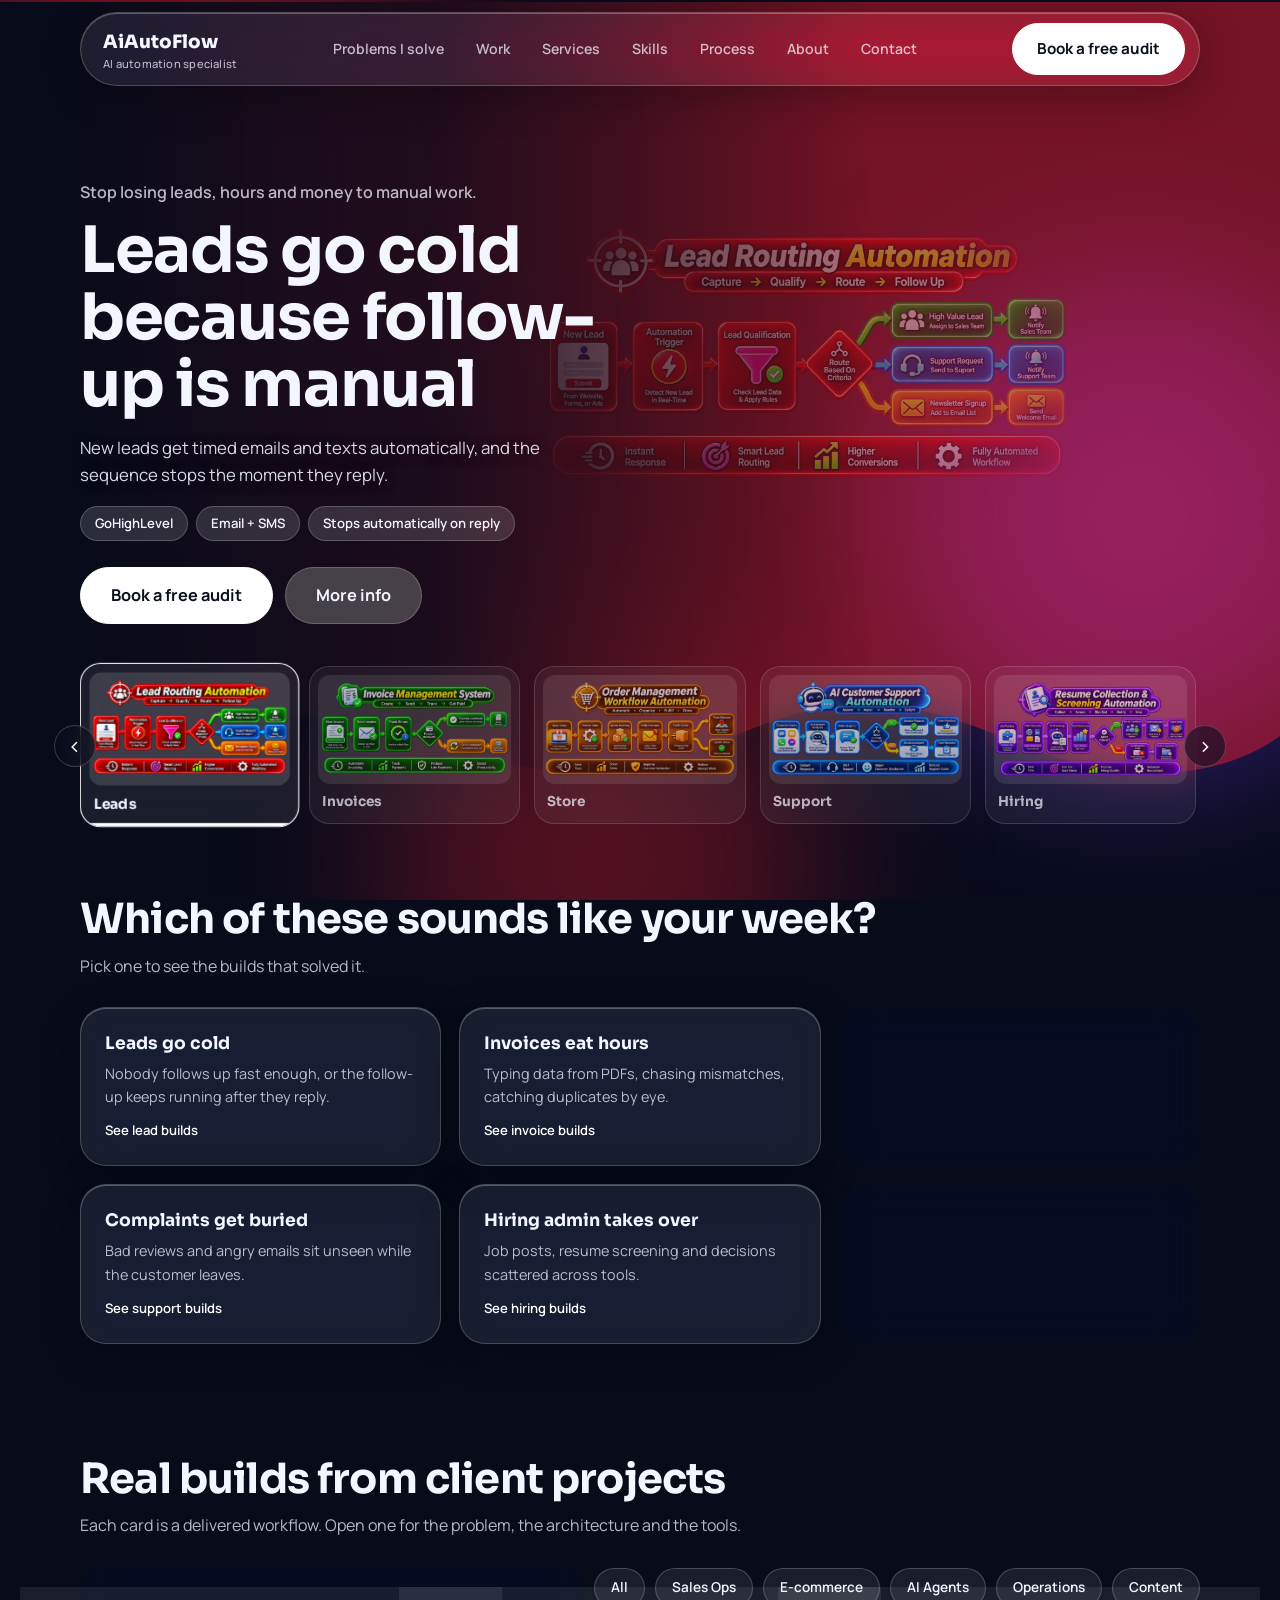
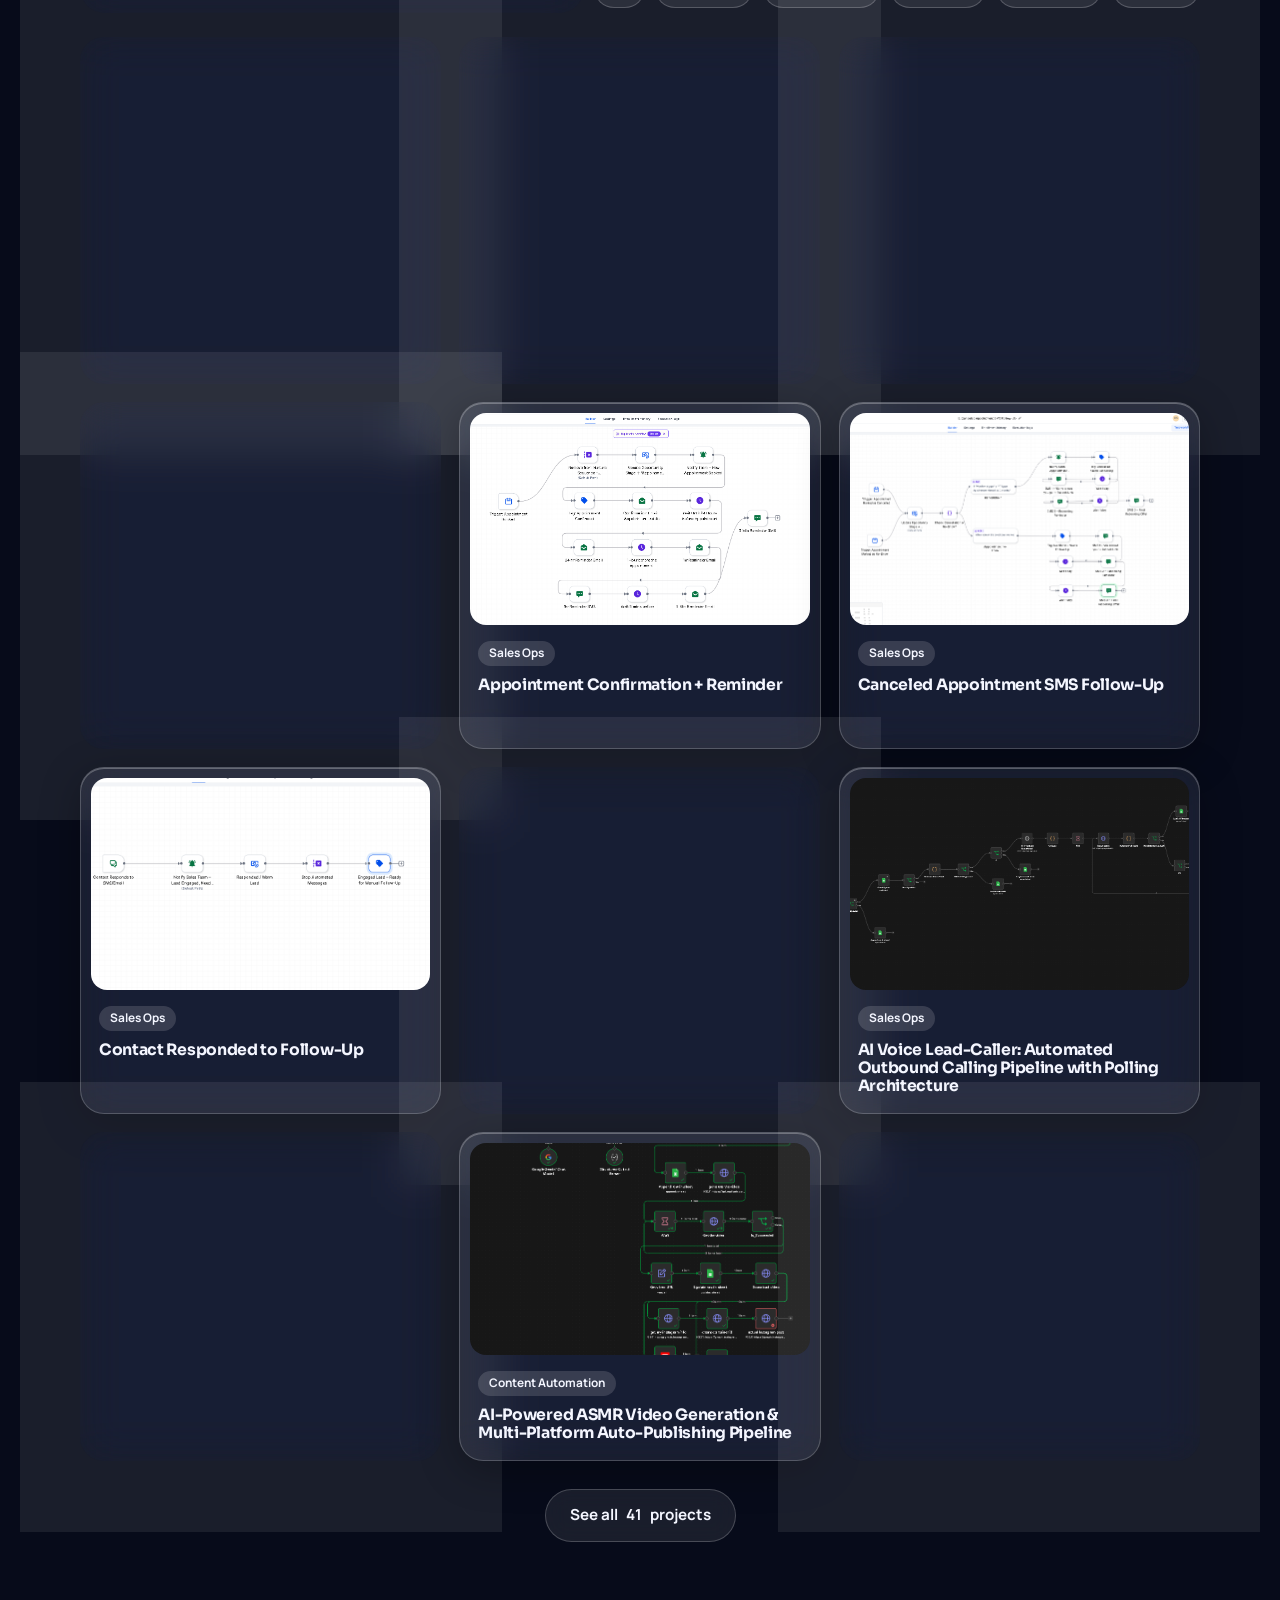
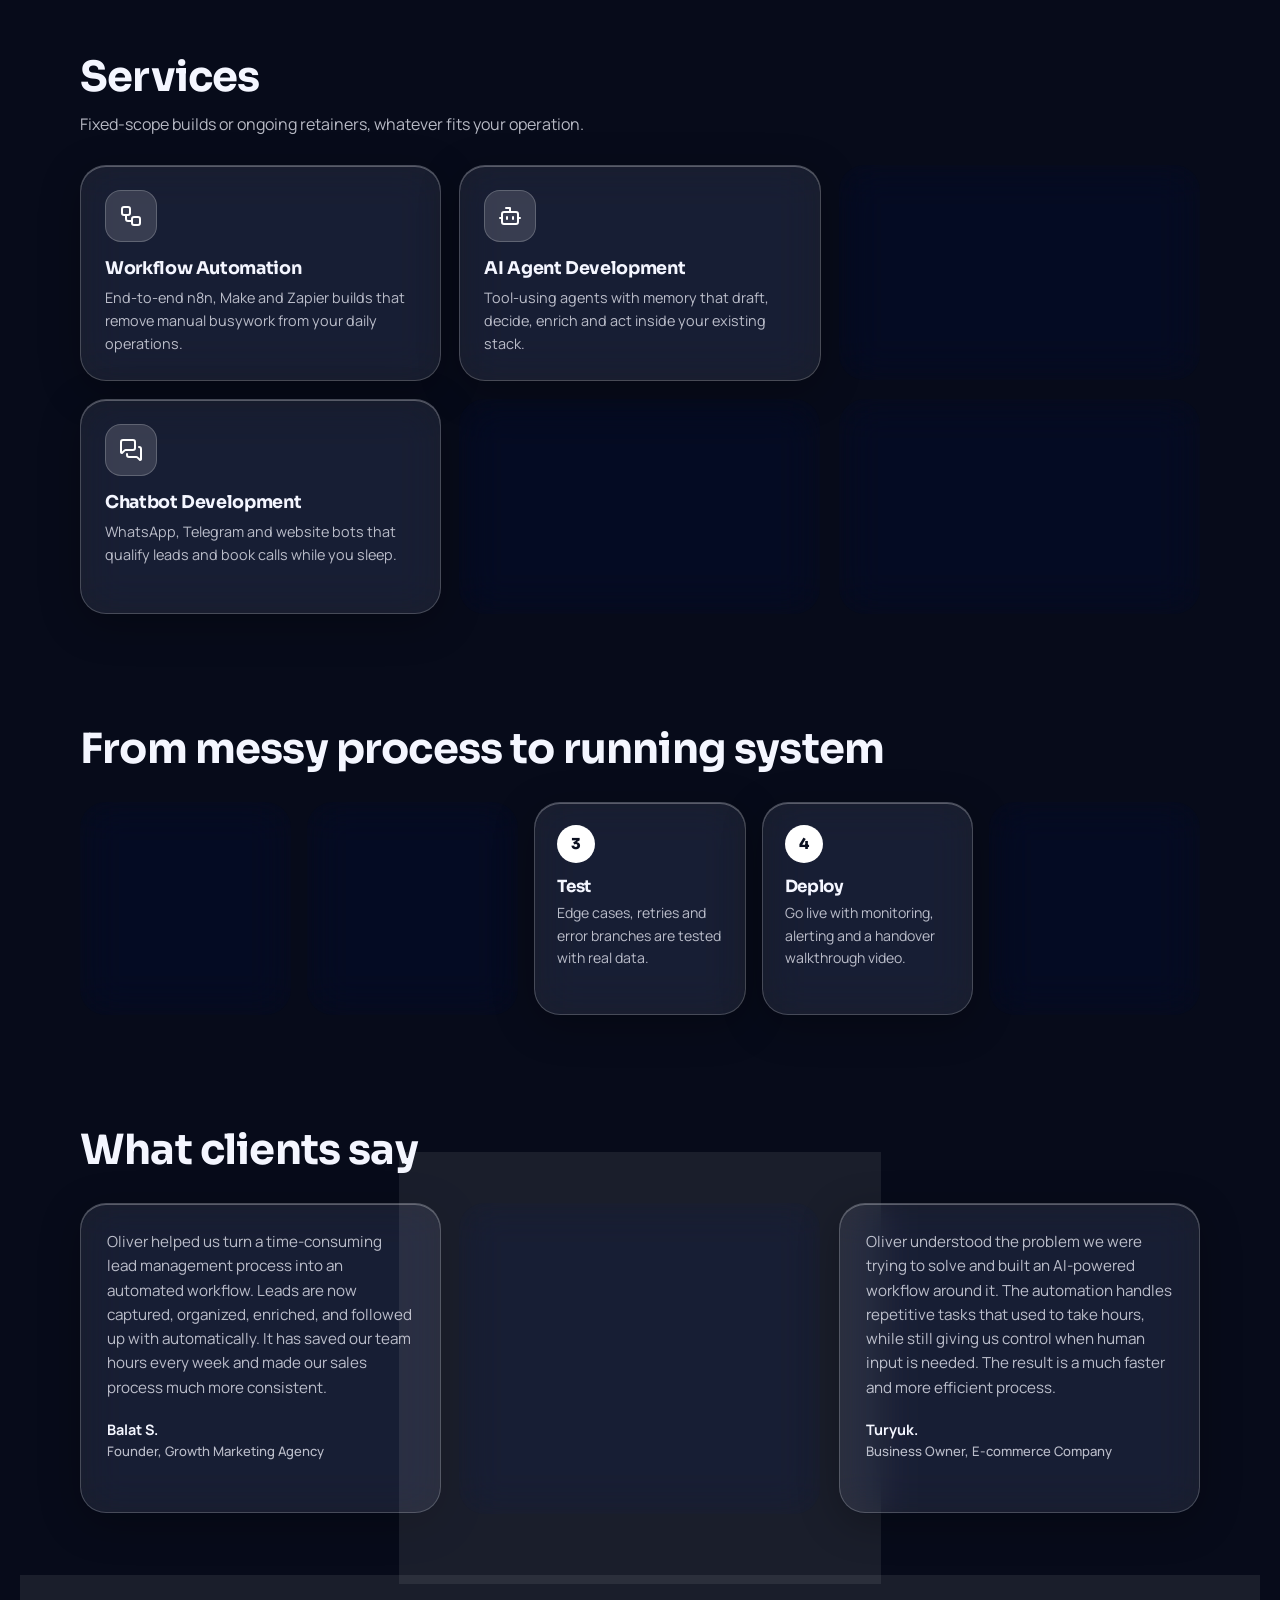
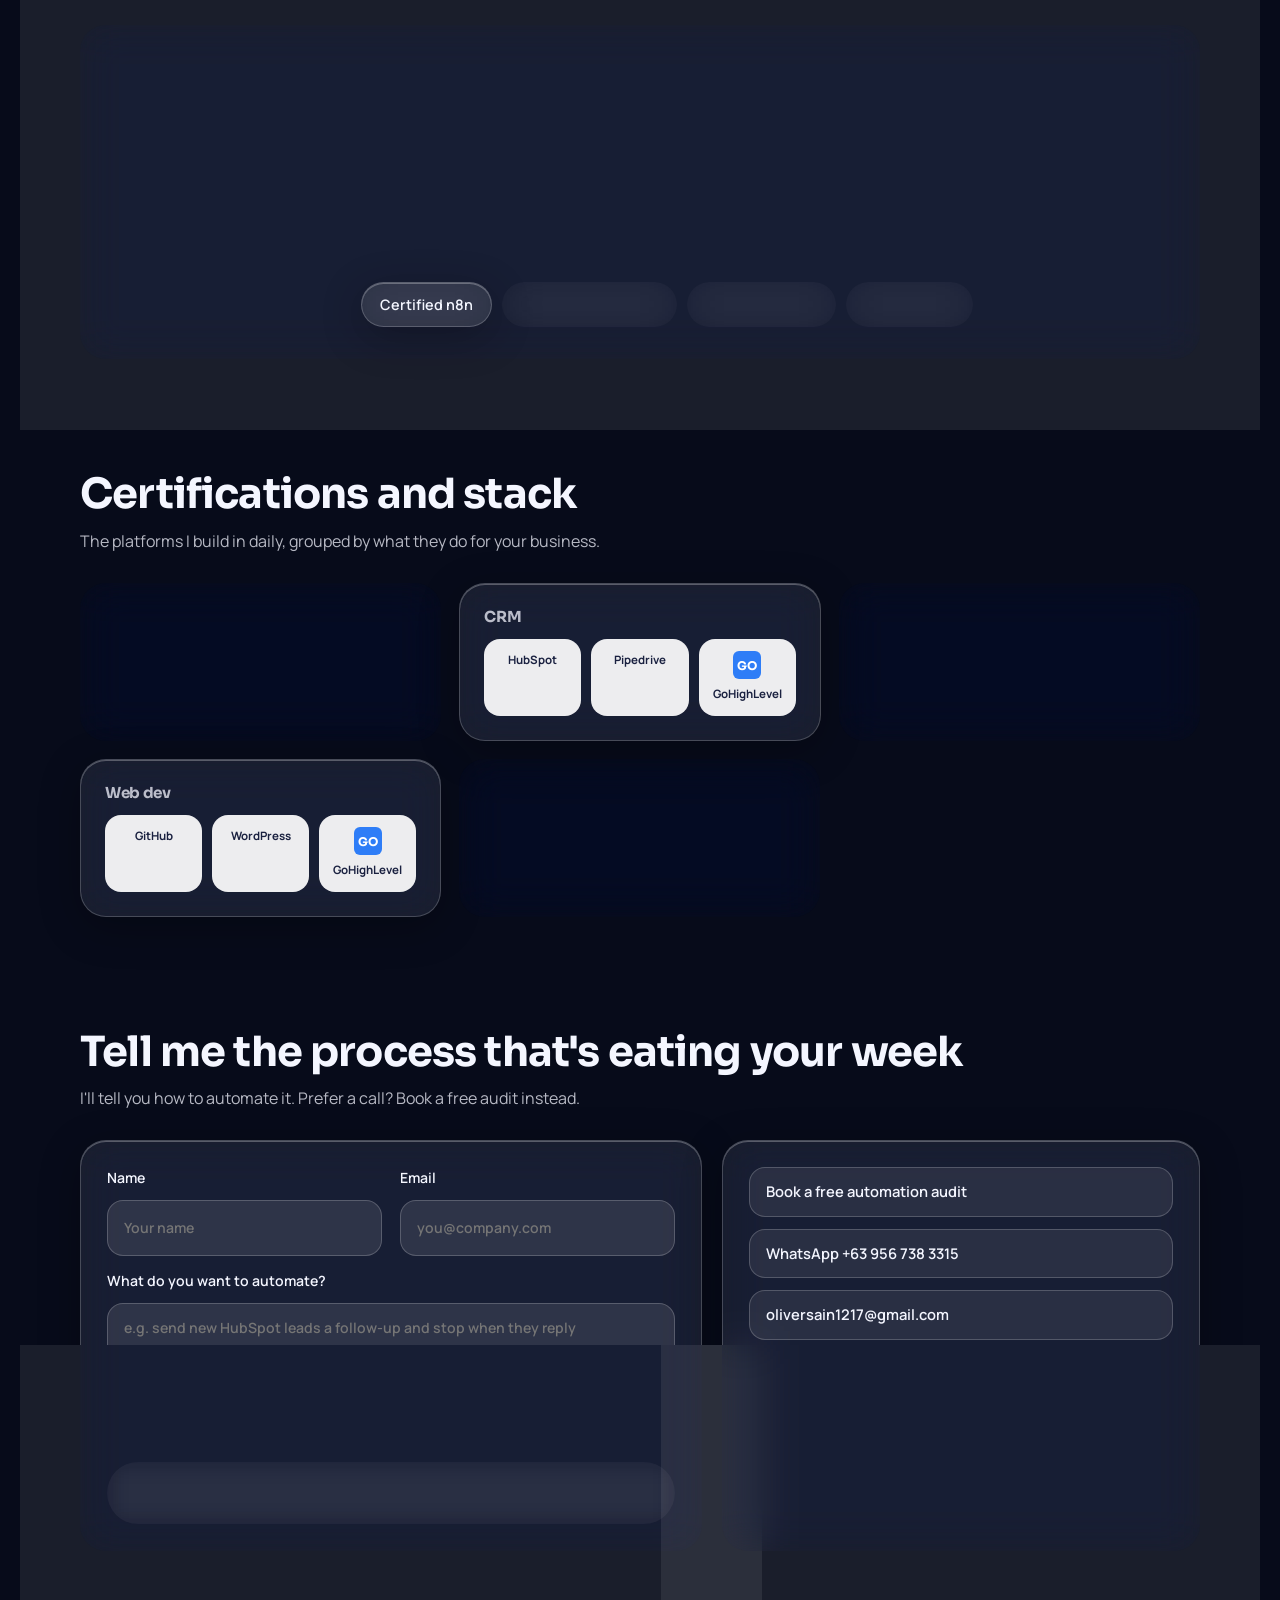
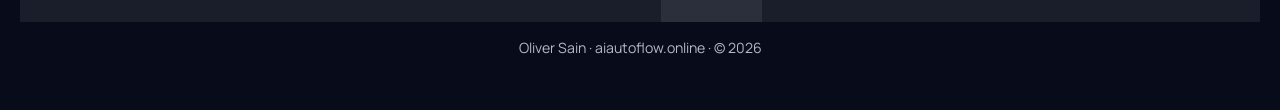
==== commit 56e701c9: "Update index.html" ====
--- a/index.html
+++ b/index.html
@@ -121,7 +121,7 @@
       <header>
         <div class="nav glass">
           <a href="#top" class="logo"
-            >Oliver Sain<small>AI automation specialist</small></a
+            >AiAutoFlow<small>AI automation specialist</small></a
           >
           <ul>
             <li><a href="#problems">Problems I solve</a></li>
--- a/css/styles.css
+++ b/css/styles.css
@@ -0,0 +1,1237 @@
+/* 1. RESET: remove default browser spacing so sizes are predictable */
+* {
+  box-sizing: border-box;
+  margin: 0;
+  padding: 0;
+}
+/* 2. DESIGN TOKENS: --c is the accent color the JS changes per slide; the rest are text and glass colors */
+:root {
+  --c: #3b82f6;
+  --ink: #f4f6ff;
+  --soft: rgba(244, 246, 255, 0.74);
+  --glass: rgba(255, 255, 255, 0.08);
+  --line: rgba(255, 255, 255, 0.2);
+  --r: 26px;
+}
+/* 3. BASE: smooth anchor scrolling, fonts, dark page background, headings */
+html {
+  scroll-behavior: smooth;
+  scroll-padding-top: 90px;
+}
+body {
+  font-family: Manrope, sans-serif;
+  color: var(--ink);
+  background: #070b1a;
+  line-height: 1.6;
+  overflow-x: hidden;
+  -webkit-font-smoothing: antialiased;
+}
+h1,
+h2,
+h3,
+h4 {
+  font-family: Sora, sans-serif;
+  letter-spacing: -0.02em;
+  line-height: 1.15;
+}
+a {
+  color: inherit;
+  text-decoration: none;
+}
+button,
+input,
+textarea {
+  font: inherit;
+  color: inherit;
+}
+:focus-visible {
+  outline: 2px solid #fff;
+  outline-offset: 3px;
+}
+img {
+  max-width: 100%;
+  display: block;
+}
+/* living background: the glass needs color to blur */
+.bg {
+  position: fixed;
+  inset: 0;
+  z-index: -1;
+  overflow: hidden;
+}
+.bg i {
+  position: absolute;
+  border-radius: 50%;
+  filter: blur(90px);
+  opacity: 0.55;
+  transition: background 1.2s ease;
+}
+.bg i:nth-child(1) {
+  width: 46vw;
+  height: 46vw;
+  left: -10vw;
+  top: -8vw;
+  background: var(--c);
+}
+.bg i:nth-child(2) {
+  width: 38vw;
+  height: 38vw;
+  right: -8vw;
+  top: 30vh;
+  background: #7c3aed;
+}
+.bg i:nth-child(3) {
+  width: 34vw;
+  height: 34vw;
+  left: 30vw;
+  bottom: -14vw;
+  background: var(--c);
+  opacity: 0.35;
+}
+/* GLASSMORPHISM RECIPE: translucent fill + light border + backdrop blur + inner top highlight. Add class="glass" to any element. */
+.glass {
+  background: var(--glass);
+  border: 1px solid var(--line);
+  border-radius: var(--r);
+  backdrop-filter: blur(20px) saturate(160%);
+  -webkit-backdrop-filter: blur(20px) saturate(160%);
+  box-shadow:
+    0 10px 40px rgba(0, 0, 0, 0.28),
+    inset 0 1px 0 rgba(255, 255, 255, 0.28);
+}
+/* 4. LAYOUT HELPERS: centered container, sections, headings, buttons */
+.wrap {
+  max-width: 1160px;
+  margin: 0 auto;
+  padding: 0 20px;
+}
+section {
+  padding: 56px 0;
+}
+h2 {
+  font-size: clamp(1.8rem, 4vw, 2.6rem);
+}
+.lead {
+  color: var(--soft);
+  max-width: 44rem;
+  margin-top: 10px;
+}
+.btn {
+  display: inline-flex;
+  align-items: center;
+  gap: 8px;
+  padding: 13px 24px;
+  border-radius: 999px;
+  font-weight: 700;
+  font-size: 0.95rem;
+  border: 1px solid var(--line);
+  background: var(--glass);
+  backdrop-filter: blur(12px);
+  cursor: pointer;
+  transition:
+    transform 0.2s,
+    background 0.2s;
+}
+.btn:hover {
+  transform: translateY(-2px);
+  background: rgba(255, 255, 255, 0.16);
+}
+.btn.main {
+  background: #fff;
+  color: #0b1020;
+  border-color: #fff;
+}
+.btn.main:hover {
+  background: #e9eeff;
+}
+/* nav */
+header {
+  position: sticky;
+  top: 12px;
+  z-index: 50;
+  margin-top: 12px;
+}
+.nav {
+  display: flex;
+  align-items: center;
+  justify-content: space-between;
+  gap: 16px;
+  padding: 10px 14px 10px 22px;
+  border-radius: 999px;
+}
+.logo {
+  font-family: Sora;
+  font-weight: 800;
+  font-size: 1.15rem;
+}
+.logo small {
+  display: block;
+  font: 500 0.7rem Manrope;
+  color: var(--soft);
+  letter-spacing: 0.02em;
+}
+.nav ul {
+  display: flex;
+  gap: 4px;
+  list-style: none;
+}
+.nav ul a {
+  padding: 8px 14px;
+  border-radius: 999px;
+  font-size: 0.88rem;
+  font-weight: 600;
+  color: var(--soft);
+}
+.nav ul a:hover {
+  background: rgba(255, 255, 255, 0.12);
+  color: #fff;
+}
+/* 5. HERO BILLBOARD: full-width banner with color wash, faded diagram, left copy and gradients */
+/* netflix-style billboard */
+.cta {
+  display: flex;
+  gap: 12px;
+  justify-content: center;
+  flex-wrap: wrap;
+  margin-top: 22px;
+}
+.billboard {
+  --wave: 110px;
+  /* BLOB DIVIDER: a mask keeps the top solid and cuts an organic blob edge into the bottom 110px */
+  -webkit-mask-image:
+    linear-gradient(#000, #000),
+    url("data:image/svg+xml,%3Csvg xmlns='http://www.w3.org/2000/svg' viewBox='0 0 1440 110' preserveAspectRatio='none'%3E%3Cpath d='M0 0H1440V64C1388 98 1306 112 1216 92C1124 72 1062 26 950 34C838 42 786 98 664 100C544 102 480 50 366 44C258 38 168 92 76 88C48 86 22 78 0 66Z'/%3E%3C/svg%3E");
+  mask-image:
+    linear-gradient(#000, #000),
+    url("data:image/svg+xml,%3Csvg xmlns='http://www.w3.org/2000/svg' viewBox='0 0 1440 110' preserveAspectRatio='none'%3E%3Cpath d='M0 0H1440V64C1388 98 1306 112 1216 92C1124 72 1062 26 950 34C838 42 786 98 664 100C544 102 480 50 366 44C258 38 168 92 76 88C48 86 22 78 0 66Z'/%3E%3C/svg%3E");
+  -webkit-mask-size:
+    100% calc(100% - var(--wave) + 1px),
+    100% var(--wave);
+  mask-size:
+    100% calc(100% - var(--wave) + 1px),
+    100% var(--wave);
+  -webkit-mask-position: top, bottom;
+  mask-position: top, bottom;
+  -webkit-mask-repeat: no-repeat;
+  mask-repeat: no-repeat;
+  position: relative;
+  min-height: min(88vh, 780px);
+  margin-top: -84px;
+  padding: 150px 0 130px;
+  display: flex;
+  align-items: center;
+  overflow: hidden;
+}
+.bb-wash {
+  position: absolute;
+  inset: 0;
+  background: var(--c);
+  opacity: 0.5;
+  transition: background-color 1s;
+}
+.billboard::before {
+  content: "";
+  position: absolute;
+  inset: 0;
+  z-index: 3;
+  pointer-events: none;
+  background: linear-gradient(
+    90deg,
+    #070b1a 4%,
+    rgba(7, 11, 26, 0.82) 34%,
+    transparent 68%
+  );
+}
+.bb-img {
+  position: absolute;
+  z-index: 2;
+  pointer-events: none;
+  right: 0;
+  top: 96px;
+  width: 64%;
+  height: 74%;
+  object-fit: cover;
+  object-position: left top;
+  opacity: 0.55;
+  filter: saturate(1.1) brightness(0.9);
+  -webkit-mask-image:
+    linear-gradient(90deg, transparent, #000 38%),
+    linear-gradient(180deg, #000 62%, transparent);
+  mask-image:
+    linear-gradient(90deg, transparent, #000 38%),
+    linear-gradient(180deg, #000 62%, transparent);
+  -webkit-mask-composite: source-in;
+  mask-composite: intersect;
+}
+.bb-inner {
+  position: relative;
+  z-index: 4;
+  width: 100%;
+  display: grid;
+  grid-template-columns: minmax(0, 33rem);
+  align-items: center;
+  pointer-events: none;
+}
+.bb-left {
+  pointer-events: auto;
+}
+.bb-tag {
+  font: 600 1rem Manrope;
+  color: var(--soft);
+  max-width: 30rem;
+  letter-spacing: 0;
+}
+.bb-copy {
+  max-width: 34rem;
+  margin-top: 14px;
+}
+.bb-copy h2 {
+  font-size: clamp(2.2rem, 5.2vw, 4rem);
+  line-height: 1.05;
+}
+.bb-copy p {
+  margin-top: 16px;
+  font-size: 1.05rem;
+  color: rgba(244, 246, 255, 0.88);
+  text-shadow: 0 2px 12px rgba(0, 0, 0, 0.5);
+}
+.chips {
+  display: flex;
+  flex-wrap: wrap;
+  gap: 8px;
+  margin-top: 18px;
+}
+.chip {
+  padding: 6px 14px;
+  border-radius: 999px;
+  font-size: 0.82rem;
+  font-weight: 600;
+  background: rgba(255, 255, 255, 0.14);
+  border: 1px solid var(--line);
+  backdrop-filter: blur(10px);
+}
+.bb-btns {
+  display: flex;
+  gap: 12px;
+  flex-wrap: wrap;
+  margin-top: 26px;
+}
+.bb-btns .btn {
+  padding: 14px 30px;
+  font-size: 1.02rem;
+}
+.bb-btns .info {
+  background: rgba(109, 109, 110, 0.55);
+}
+.bb-btns .info:hover {
+  background: rgba(109, 109, 110, 0.8);
+}
+/* GHOST LAYER: giant faint word + clickable workflow examples, sitting behind the diagram */
+.ghost {
+  position: absolute;
+  z-index: 1;
+  left: 42%;
+  width: 42%;
+  top: 90px;
+  bottom: 150px;
+  display: flex;
+  flex-direction: column;
+  justify-content: center;
+  align-items: center;
+  text-align: center;
+}
+.gimg {
+  width: 100%;
+  max-height: 62vh;
+  object-fit: contain;
+  opacity: 0.4;
+  margin-bottom: 12px;
+  pointer-events: none;
+  -webkit-mask-image: radial-gradient(
+    ellipse at center,
+    #000 62%,
+    transparent 100%
+  );
+  mask-image: radial-gradient(ellipse at center, #000 62%, transparent 100%);
+  animation: ghostFloat 8s ease-in-out infinite;
+}
+@keyframes ghostFloat {
+  50% {
+    transform: translateY(-8px);
+  }
+}
+.gw {
+  font-family: Anton, sans-serif;
+  font-size: clamp(4.5rem, 12vw, 10.5rem);
+  line-height: 0.95;
+  color: rgba(255, 255, 255, 0.2);
+  white-space: nowrap;
+  user-select: none;
+  pointer-events: none;
+  margin-bottom: 12px;
+}
+.gi {
+  display: block;
+  padding: 6px 0;
+  background: none;
+  border: 0;
+  cursor: pointer;
+  opacity: 0.3;
+  transition: opacity 0.7s;
+}
+.gi b {
+  display: block;
+  font: 700 1.25rem Sora;
+  color: #fff;
+}
+.gi span {
+  display: block;
+  font-size: 0.88rem;
+  color: #fff;
+}
+.gi.lit,
+.gi:hover,
+.gi:focus-visible {
+  opacity: 0.9;
+}
+.in {
+  animation: bbIn 0.7s cubic-bezier(0.2, 0.7, 0.2, 1);
+}
+.bb-img.in {
+  animation: imgIn 1s ease;
+}
+@keyframes bbIn {
+  from {
+    opacity: 0;
+    transform: translateY(16px);
+  }
+}
+@keyframes imgIn {
+  from {
+    opacity: 0;
+    transform: scale(1.06);
+  }
+}
+/* "PICK A PROBLEM" THUMBNAIL ROW: active card scales up and shows a progress bar */
+.rail-wrap {
+  position: relative;
+  z-index: 5;
+  margin-top: -130px;
+}
+/* swipeable carousel: flex row that scrolls sideways and snaps card by card */
+.rail {
+  position: relative;
+  display: flex;
+  gap: 14px;
+  overflow-x: auto;
+  scroll-snap-type: x mandatory;
+  scrollbar-width: none;
+  -webkit-overflow-scrolling: touch;
+  overscroll-behavior-x: contain;
+  padding: 14px 4px 16px;
+}
+.rail::-webkit-scrollbar {
+  display: none;
+}
+.rnav {
+  position: absolute;
+  top: 50%;
+  translate: 0 -50%;
+  z-index: 6;
+  width: 42px;
+  height: 42px;
+  border-radius: 50%;
+  border: 1px solid var(--line);
+  background: rgba(10, 14, 32, 0.6);
+  backdrop-filter: blur(12px);
+  color: #fff;
+  font-size: 1.4rem;
+  cursor: pointer;
+}
+.rnav:hover {
+  background: rgba(255, 255, 255, 0.2);
+}
+.rnav.prev {
+  left: -6px;
+}
+.rnav.next {
+  right: -6px;
+}
+.rcard {
+  flex: 0 0 calc((100% - 56px) / 5);
+  scroll-snap-align: start;
+  position: relative;
+  overflow: hidden;
+  padding: 8px;
+  border-radius: 20px;
+  text-align: left;
+  cursor: pointer;
+  opacity: 0.72;
+  transition:
+    opacity 0.3s,
+    transform 0.3s,
+    border-color 0.3s;
+  border: 1px solid var(--line);
+  background: var(--glass);
+  backdrop-filter: blur(16px);
+}
+.rcard:hover {
+  opacity: 1;
+  transform: translateY(-3px);
+}
+.rcard.on {
+  opacity: 1;
+  transform: scale(1.04);
+  border-color: #fff;
+}
+.rcard img {
+  width: 100%;
+  aspect-ratio: 16/9;
+  object-fit: contain;
+  border-radius: 12px;
+  background: rgba(255, 255, 255, 0.14);
+}
+.rcard b {
+  display: block;
+  font: 700 0.85rem Sora;
+  margin: 9px 4px 5px;
+}
+.rcard i {
+  position: absolute;
+  left: 0;
+  bottom: 0;
+  height: 3px;
+  width: 0;
+  background: #fff;
+}
+.rcard.on i {
+  animation: fill 7s linear forwards;
+}
+.paused .rcard.on i {
+  animation-play-state: paused;
+}
+@keyframes fill {
+  to {
+    width: 100%;
+  }
+}
+/* problems */
+.grid {
+  display: grid;
+  gap: 18px;
+  margin-top: 28px;
+}
+.g3 {
+  grid-template-columns: repeat(3, 1fr);
+}
+.problem {
+  padding: 24px;
+  text-align: left;
+  cursor: pointer;
+  transition:
+    transform 0.25s,
+    background 0.25s;
+}
+.problem:hover {
+  transform: translateY(-4px);
+  background: rgba(255, 255, 255, 0.14);
+}
+.problem b {
+  display: block;
+  font: 700 1.08rem Sora;
+}
+.problem p {
+  color: var(--soft);
+  font-size: 0.9rem;
+  margin-top: 8px;
+}
+.problem em {
+  display: block;
+  margin-top: 12px;
+  font-style: normal;
+  font-size: 0.82rem;
+  font-weight: 600;
+  color: #fff;
+}
+/* 7. PROJECT GRID: search, filter chips and cards (cards are built by js/projects.js) */
+/* projects */
+.tools {
+  display: flex;
+  gap: 10px;
+  flex-wrap: wrap;
+  align-items: center;
+  margin-top: 24px;
+}
+.search {
+  flex: 1;
+  min-width: 240px;
+  display: flex;
+  align-items: center;
+  gap: 10px;
+  padding: 0 18px;
+  border-radius: 999px;
+  height: 50px;
+}
+.search input {
+  flex: 1;
+  background: none;
+  border: 0;
+  outline: 0;
+}
+.search input::placeholder {
+  color: var(--soft);
+}
+.filter {
+  padding: 8px 16px;
+  border-radius: 999px;
+  border: 1px solid var(--line);
+  background: var(--glass);
+  font-size: 0.85rem;
+  font-weight: 600;
+  cursor: pointer;
+}
+.filter:hover,
+.filter.on {
+  background: #fff;
+  color: #0b1020;
+}
+#project-search-count {
+  margin-top: 10px;
+  color: var(--soft);
+  font-size: 0.85rem;
+}
+#project-grid,
+#all-projects-grid {
+  display: grid;
+  grid-template-columns: repeat(3, 1fr);
+  gap: 18px;
+  margin-top: 24px;
+}
+.pcard {
+  display: flex;
+  flex-direction: column;
+  width: 100%;
+  height: 100%;
+  padding: 10px;
+  text-align: left;
+  cursor: pointer;
+  transition:
+    transform 0.25s,
+    background 0.25s;
+  border-radius: 24px;
+}
+.pcard:hover {
+  transform: translateY(-4px);
+  background: rgba(255, 255, 255, 0.14);
+}
+.pcard .thumb {
+  aspect-ratio: 16/10;
+  border-radius: 16px;
+  overflow: hidden;
+  background: #fff;
+}
+.pcard .thumb img {
+  width: 100%;
+  height: 100%;
+  object-fit: cover;
+}
+.pcard .meta {
+  padding: 14px 8px 8px;
+}
+.pcard .tag {
+  display: inline-block;
+  padding: 3px 11px;
+  border-radius: 999px;
+  background: rgba(255, 255, 255, 0.14);
+  font-size: 0.74rem;
+  font-weight: 700;
+}
+.pcard h3 {
+  font-size: 0.98rem;
+  margin-top: 10px;
+}
+#see-all-projects-wrap {
+  margin-top: 28px;
+  justify-content: center;
+}
+/* 8. PROJECT MODAL: glass dialog opened by js/projects.js */
+/* modal */
+.project-modal-overlay {
+  position: fixed;
+  inset: 0;
+  z-index: 100;
+  display: none;
+  align-items: center;
+  justify-content: center;
+  padding: 16px;
+  background: rgba(5, 8, 20, 0.62);
+  backdrop-filter: blur(8px);
+}
+.project-modal-overlay.is-open {
+  display: flex;
+}
+.project-modal-panel {
+  position: relative;
+  width: 100%;
+  max-width: 44rem;
+  max-height: 88vh;
+  overflow-y: auto;
+  padding: 28px;
+  border-radius: 30px;
+  background: rgba(30, 36, 70, 0.72);
+  border: 1px solid var(--line);
+  backdrop-filter: blur(28px) saturate(160%);
+  box-shadow:
+    0 20px 70px rgba(0, 0, 0, 0.5),
+    inset 0 1px 0 rgba(255, 255, 255, 0.25);
+}
+.all-projects-panel {
+  max-width: 70rem;
+}
+.project-modal-close {
+  position: absolute;
+  top: 14px;
+  right: 14px;
+  width: 40px;
+  height: 40px;
+  border-radius: 50%;
+  border: 1px solid var(--line);
+  background: rgba(255, 255, 255, 0.12);
+  cursor: pointer;
+  display: grid;
+  place-items: center;
+  color: #fff;
+  z-index: 2;
+}
+.project-modal-image {
+  border-radius: 18px;
+  overflow: hidden;
+  background: #fff;
+}
+.project-modal-category {
+  display: inline-block;
+  margin-top: 20px;
+  padding: 3px 12px;
+  border-radius: 999px;
+  background: rgba(255, 255, 255, 0.14);
+  font-size: 0.75rem;
+  font-weight: 700;
+}
+.project-modal-title {
+  margin-top: 10px;
+  font-size: 1.45rem;
+}
+.project-modal-body p,
+.project-modal-body li {
+  color: var(--soft);
+  font-size: 0.92rem;
+  margin-top: 10px;
+}
+.project-modal-body h4 {
+  margin-top: 22px;
+  font-size: 1rem;
+}
+.project-modal-body ul,
+.project-modal-body ol {
+  padding-left: 20px;
+}
+.project-modal-body code {
+  background: rgba(255, 255, 255, 0.14);
+  padding: 1px 6px;
+  border-radius: 6px;
+}
+body.project-modal-locked {
+  overflow: hidden;
+}
+/* stack, process, quotes */
+.stack {
+  display: flex;
+  flex-wrap: wrap;
+  gap: 10px;
+  margin-top: 24px;
+}
+.stack span {
+  padding: 10px 18px;
+  border-radius: 999px;
+  font-weight: 600;
+  font-size: 0.9rem;
+}
+.steps {
+  display: grid;
+  grid-template-columns: repeat(5, 1fr);
+  gap: 16px;
+  margin-top: 28px;
+  counter-reset: s;
+}
+.step {
+  padding: 22px;
+  counter-increment: s;
+}
+.step::before {
+  content: counter(s);
+  display: grid;
+  place-items: center;
+  width: 38px;
+  height: 38px;
+  border-radius: 50%;
+  background: #fff;
+  color: #0b1020;
+  font: 800 0.95rem Sora;
+  margin-bottom: 14px;
+}
+.step h3 {
+  font-size: 1.05rem;
+}
+.step p {
+  color: var(--soft);
+  font-size: 0.88rem;
+  margin-top: 6px;
+}
+.quote {
+  padding: 26px;
+}
+.quote p {
+  font-size: 0.95rem;
+  color: var(--soft);
+}
+.quote footer {
+  margin-top: 18px;
+  font-weight: 700;
+  font-size: 0.9rem;
+}
+.quote footer span {
+  display: block;
+  font-weight: 500;
+  color: var(--soft);
+  font-size: 0.82rem;
+}
+.about {
+  display: grid;
+  grid-template-columns: auto 1fr;
+  gap: 34px;
+  align-items: center;
+  padding: 26px;
+}
+.about img {
+  width: 220px;
+  height: 280px;
+  object-fit: cover;
+  border-radius: 22px;
+}
+.about p {
+  color: var(--soft);
+  margin-top: 12px;
+}
+/* contact */
+.contact {
+  display: grid;
+  grid-template-columns: 1.3fr 1fr;
+  gap: 20px;
+  margin-top: 28px;
+}
+form {
+  padding: 26px;
+  display: grid;
+  gap: 14px;
+}
+label {
+  display: grid;
+  gap: 6px;
+  font-weight: 600;
+  font-size: 0.88rem;
+}
+input,
+textarea {
+  padding: 13px 16px;
+  border-radius: 16px;
+  border: 1px solid var(--line);
+  background: rgba(255, 255, 255, 0.1);
+  outline: 0;
+}
+input:focus,
+textarea:focus {
+  border-color: #fff;
+  background: rgba(255, 255, 255, 0.16);
+}
+.links {
+  padding: 26px;
+  display: grid;
+  gap: 12px;
+  align-content: start;
+}
+.links a {
+  padding: 12px 16px;
+  border-radius: 16px;
+  background: rgba(255, 255, 255, 0.08);
+  border: 1px solid var(--line);
+  font-weight: 600;
+  font-size: 0.92rem;
+}
+.links a:hover {
+  background: rgba(255, 255, 255, 0.18);
+}
+footer.site {
+  padding: 30px 0 50px;
+  color: var(--soft);
+  font-size: 0.88rem;
+  text-align: center;
+}
+/* 9. RESPONSIVE: tablet and phone layout */
+@media (max-width: 900px) {
+  .nav ul {
+    display: none;
+  }
+  .billboard {
+    align-items: flex-end;
+    min-height: 0;
+    padding: 300px 0 130px;
+  }
+  .bb-img {
+    width: 100%;
+    height: 46%;
+    top: 70px;
+    -webkit-mask-image: linear-gradient(180deg, #000 55%, transparent);
+    mask-image: linear-gradient(180deg, #000 55%, transparent);
+  }
+  .billboard::before {
+    background: linear-gradient(
+      180deg,
+      transparent 20%,
+      rgba(7, 11, 26, 0.85) 62%
+    );
+  }
+  .bb-img {
+    height: 300px;
+  }
+  .ghost {
+    left: 0;
+    width: 100%;
+    top: 78px;
+    bottom: auto;
+    justify-content: flex-start;
+  }
+  .gw {
+    font-size: 5rem;
+  }
+  .gimg {
+    max-height: 220px;
+  }
+  .gi {
+    display: none;
+  }
+  .rcard {
+    flex-basis: calc((100% - 28px) / 3);
+  }
+  .rnav {
+    display: none;
+  }
+  .g3,
+  #project-grid,
+  #all-projects-grid,
+  .steps,
+  .contact {
+    grid-template-columns: 1fr;
+  }
+  .about {
+    grid-template-columns: 1fr;
+    justify-items: center;
+    text-align: center;
+  }
+}
+/* PHONE: shorter, tighter hero so nothing looks oversized */
+@media (max-width: 600px) {
+  header {
+    top: 8px;
+    margin-top: 8px;
+  }
+  .nav {
+    padding: 8px 8px 8px 16px;
+  }
+  .logo {
+    font-size: 1rem;
+  }
+  .logo small {
+    display: none;
+  }
+  .nav .btn {
+    padding: 9px 14px;
+    font-size: 0.8rem;
+    white-space: nowrap;
+  }
+  .billboard {
+    --wave: 56px;
+    margin-top: -64px;
+    padding: 214px 0 86px;
+  }
+  .bb-img {
+    display: none;
+  }
+  .ghost {
+    top: 66px;
+  }
+  .gimg {
+    width: 84%;
+    max-height: 132px;
+  }
+  .gw {
+    font-size: 3.4rem;
+  }
+  .bb-tag {
+    font-size: 0.8rem;
+  }
+  .bb-copy {
+    margin-top: 8px;
+  }
+  .bb-copy h2 {
+    font-size: 1.55rem;
+  }
+  .bb-copy p {
+    font-size: 0.88rem;
+    margin-top: 10px;
+    display: -webkit-box;
+    -webkit-line-clamp: 3;
+    -webkit-box-orient: vertical;
+    overflow: hidden;
+  }
+  .chips {
+    margin-top: 12px;
+    gap: 6px;
+  }
+  .chip {
+    padding: 4px 10px;
+    font-size: 0.74rem;
+  }
+  .chips .chip:nth-child(n + 3) {
+    display: none;
+  }
+  .bb-btns {
+    margin-top: 16px;
+    gap: 8px;
+  }
+  .bb-btns .btn {
+    padding: 10px 18px;
+    font-size: 0.86rem;
+  }
+  .rail-wrap {
+    margin-top: -58px;
+  }
+  .rail {
+    gap: 10px;
+  }
+  .rcard {
+    flex-basis: 36%;
+    padding: 6px;
+    border-radius: 14px;
+  }
+  .rcard b {
+    font-size: 0.7rem;
+    margin: 6px 3px 3px;
+  }
+  section {
+    padding: 40px 0;
+  }
+}
+
+/* 10. ACCESSIBILITY: switch animations off for visitors who ask for less motion */
+@media (prefers-reduced-motion: reduce) {
+  *,
+  *::before,
+  *::after {
+    animation: none !important;
+    transition-duration: 0.01ms !important;
+  }
+  html {
+    scroll-behavior: auto;
+  }
+}
+
+/* 11. SERVICES + SKILLS (sections from the original site, now glass) */
+.svc,
+.skill {
+  padding: 24px;
+  transition:
+    transform 0.25s,
+    background 0.25s;
+}
+.svc:hover {
+  transform: translateY(-4px);
+  background: rgba(255, 255, 255, 0.14);
+}
+.svc .ic {
+  display: grid;
+  place-items: center;
+  width: 52px;
+  height: 52px;
+  margin-bottom: 16px;
+  border-radius: 16px;
+  background: rgba(255, 255, 255, 0.14);
+  border: 1px solid var(--line);
+}
+.svc svg {
+  width: 24px;
+  height: 24px;
+  stroke: #fff;
+  fill: none;
+  stroke-width: 2;
+  stroke-linecap: round;
+  stroke-linejoin: round;
+}
+.svc h3 {
+  font-size: 1.1rem;
+}
+.svc p {
+  color: var(--soft);
+  font-size: 0.9rem;
+  margin-top: 8px;
+}
+.skill h3 {
+  font-size: 0.95rem;
+  color: var(--soft);
+}
+.logos {
+  display: grid;
+  grid-template-columns: repeat(3, 1fr);
+  gap: 10px;
+  margin-top: 14px;
+  list-style: none;
+}
+.logos li {
+  display: grid;
+  justify-items: center;
+  gap: 6px;
+  padding: 12px 4px;
+  border-radius: 16px;
+  background: rgba(255, 255, 255, 0.92);
+  color: #1a2140;
+  font-size: 0.72rem;
+  font-weight: 700;
+  text-align: center;
+}
+.logos img {
+  width: 28px;
+  height: 28px;
+}
+.logos .go {
+  display: grid;
+  place-items: center;
+  width: 28px;
+  height: 28px;
+  border-radius: 6px;
+  background: #2e7df7;
+  color: #fff;
+  font: 700 0.75rem Sora;
+}
+
+/* 12. PROJECT CARDS rendered by your js/projects.js (styled by their data attribute, so projects.js stays untouched) */
+#project-grid .reveal,
+#all-projects-grid .reveal {
+  height: 100%;
+}
+[data-project-id] {
+  display: flex;
+  flex-direction: column;
+  width: 100%;
+  height: 100%;
+  padding: 10px;
+  text-align: left;
+  cursor: pointer;
+  color: var(--ink);
+  border-radius: 24px;
+  background: var(--glass);
+  border: 1px solid var(--line);
+  backdrop-filter: blur(20px) saturate(160%);
+  -webkit-backdrop-filter: blur(20px) saturate(160%);
+  box-shadow:
+    0 10px 40px rgba(0, 0, 0, 0.28),
+    inset 0 1px 0 rgba(255, 255, 255, 0.28);
+  transition:
+    transform 0.25s,
+    background 0.25s;
+}
+[data-project-id]:hover {
+  transform: translateY(-4px);
+  background: rgba(255, 255, 255, 0.14);
+}
+[data-project-id] .project-card-thumb {
+  aspect-ratio: 16/10;
+  border-radius: 16px;
+  overflow: hidden;
+  background: rgba(255, 255, 255, 0.12);
+}
+[data-project-id] .project-card-thumb img {
+  width: 100%;
+  height: 100%;
+  object-fit: cover;
+  transition: transform 0.5s;
+}
+[data-project-id]:hover .project-card-thumb img {
+  transform: scale(1.05);
+}
+[data-project-id] > div:last-child {
+  padding: 14px 8px 8px;
+}
+[data-project-id] span {
+  display: inline-block;
+  padding: 3px 11px;
+  border-radius: 999px;
+  background: rgba(255, 255, 255, 0.14);
+  font-size: 0.74rem;
+  font-weight: 700;
+}
+[data-project-id] h3 {
+  font-size: 0.98rem;
+  margin-top: 10px;
+}
+
+/* 13. GLASS POP-UPS: project dialog and "all projects" dialog */
+.project-modal-overlay {
+  background: rgba(5, 8, 20, 0.55);
+  backdrop-filter: blur(10px);
+  -webkit-backdrop-filter: blur(10px);
+  animation: fadeIn 0.25s ease;
+}
+.project-modal-panel {
+  background:
+    linear-gradient(
+      160deg,
+      rgba(255, 255, 255, 0.18),
+      rgba(255, 255, 255, 0.05)
+    ),
+    rgba(14, 20, 48, 0.55);
+  border: 1px solid rgba(255, 255, 255, 0.3);
+  backdrop-filter: blur(30px) saturate(170%);
+  -webkit-backdrop-filter: blur(30px) saturate(170%);
+  box-shadow:
+    0 24px 80px rgba(0, 0, 0, 0.55),
+    inset 0 1px 0 rgba(255, 255, 255, 0.4);
+  scrollbar-width: thin;
+  scrollbar-color: rgba(255, 255, 255, 0.3) transparent;
+  animation: modalIn 0.35s cubic-bezier(0.2, 0.7, 0.2, 1);
+}
+.project-modal-image {
+  padding: 8px;
+  background: rgba(255, 255, 255, 0.1);
+  border: 1px solid var(--line);
+  border-radius: 20px;
+}
+.project-modal-image img {
+  width: 100%;
+  border-radius: 14px;
+  background: #fff;
+}
+.project-modal-close {
+  background: rgba(255, 255, 255, 0.14);
+  backdrop-filter: blur(10px);
+}
+.project-modal-close:hover {
+  background: rgba(255, 255, 255, 0.3);
+}
+.project-modal-body strong {
+  color: #fff;
+}
+@keyframes modalIn {
+  from {
+    opacity: 0;
+    transform: translateY(18px) scale(0.96);
+  }
+}
